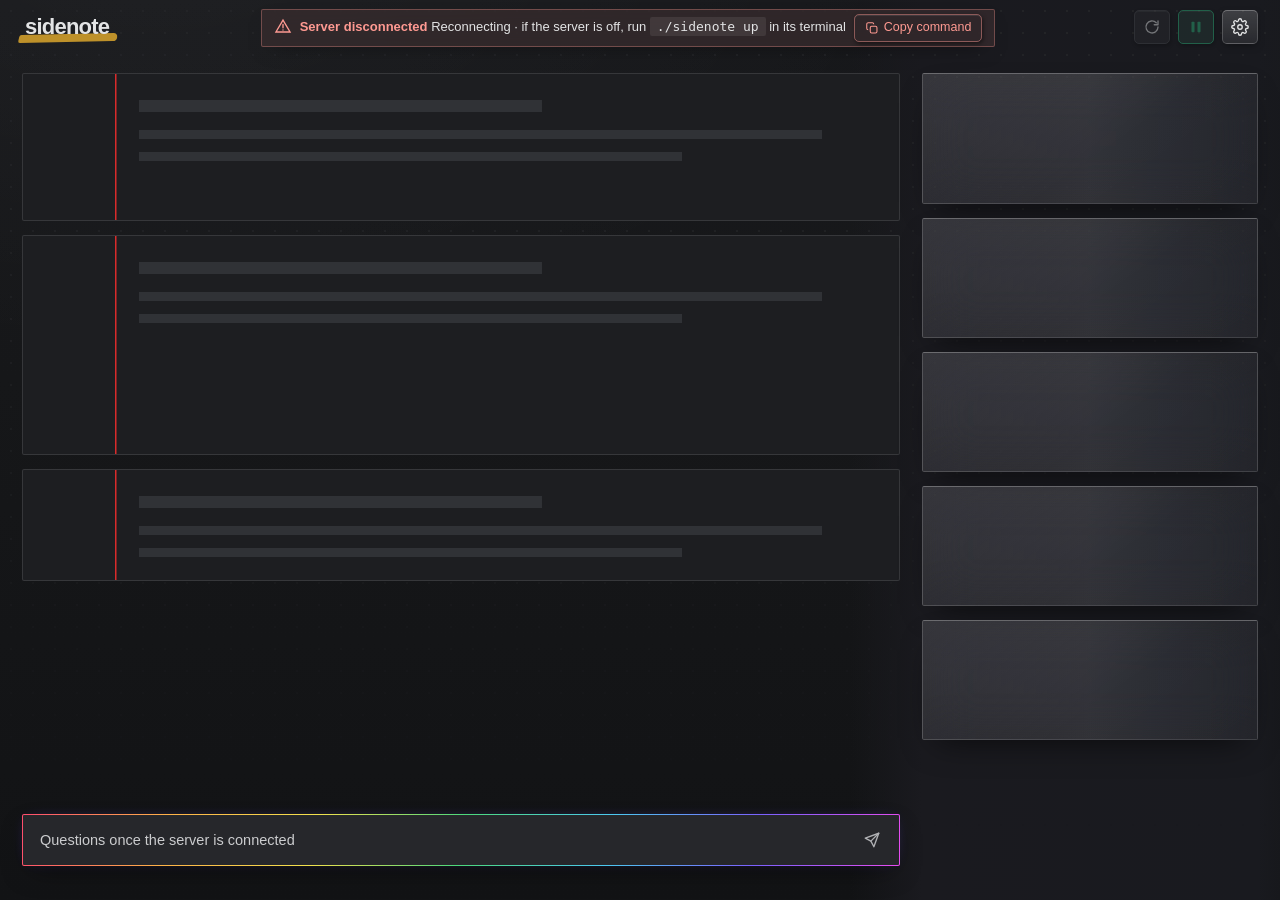
==== panel/index.html @ 2e9a4673 "Comments and test notes say what the code does, not when it was found" ====
<!doctype html>
<html lang="en">
<head>
<meta charset="utf-8" />
<meta name="viewport" content="width=device-width, initial-scale=1" />
<title>Sidenote Panel</title>
<link rel="icon" href="data:image/svg+xml,%3Csvg xmlns=%22http://www.w3.org/2000/svg%22 viewBox=%220 0 64 64%22%3E%3Crect x=%222.5%22 y=%222.5%22 width=%2259%22 height=%2259%22 rx=%2213%22 fill=%22%23fafaf7%22 stroke=%22%231a1e28%22 stroke-width=%224%22/%3E%3Cpolygon points=%228.77,34 54.77,34 51.58,49 5.58,49%22 fill=%22%23e8c840%22/%3E%3Cpath d=%22M32.2 49.7 L29.7 49.6 L28.1 49.4 L26.7 49.1 L25.4 48.7 L24.2 48.2 L23.1 47.6 L22.1 47.0 L20.9 45.8 L20.2 44.9 L19.6 44.0 L19.1 43.0 L18.8 41.9 L18.5 40.7 L18.4 39.5 L18.4 38.2 L25.9 36.6 L26.0 37.7 L26.2 38.7 L26.5 39.6 L26.9 40.3 L27.3 41.0 L28.2 41.8 L28.9 42.2 L29.6 42.6 L30.4 42.8 L31.7 43.1 L33.3 43.1 L34.3 43.0 L35.2 42.7 L36.3 42.3 L36.9 41.8 L37.5 41.1 L37.6 40.7 L37.7 40.3 L37.7 39.8 L37.6 39.3 L37.2 38.5 L36.8 38.1 L36.3 37.8 L35.4 37.2 L34.4 36.8 L26.5 34.4 L25.0 33.8 L23.5 33.1 L22.6 32.5 L21.8 32.0 L20.7 30.9 L19.8 29.7 L19.6 29.2 L19.1 28.3 L18.9 27.2 L18.8 26.0 L18.8 24.6 L19.0 23.1 L19.1 22.4 L19.6 21.1 L20.0 20.5 L20.8 19.4 L21.8 18.4 L22.3 17.9 L22.9 17.5 L24.2 16.8 L25.6 16.2 L26.3 16.0 L27.9 15.6 L29.6 15.4 L31.4 15.3 L33.3 15.4 L35.1 15.6 L36.0 15.8 L37.6 16.3 L39.1 17.0 L40.5 17.8 L41.6 18.8 L42.6 19.9 L43.1 20.5 L43.8 21.9 L44.0 22.6 L44.2 23.3 L44.4 25.0 L44.4 26.8 L37.0 27.9 L36.9 26.5 L36.8 25.6 L36.4 24.5 L35.8 23.6 L35.2 23.0 L34.3 22.4 L33.2 21.9 L32.2 21.8 L31.2 21.7 L29.8 21.8 L28.9 22.0 L27.9 22.4 L27.2 23.0 L26.8 23.6 L26.6 24.1 L26.5 25.1 L26.7 25.8 L27.1 26.4 L27.8 26.9 L28.6 27.4 L30.4 28.0 L35.3 29.5 L38.0 30.4 L40.1 31.3 L42.0 32.4 L42.8 33.0 L43.6 33.8 L44.2 34.6 L44.8 35.6 L45.0 36.1 L45.4 37.2 L45.6 39.1 L45.6 40.6 L45.5 41.4 L45.4 42.1 L45.0 43.5 L44.7 44.1 L43.9 45.3 L43.0 46.3 L42.4 46.8 L41.9 47.2 L40.6 48.0 L39.9 48.3 L38.4 48.9 L36.8 49.3 L35.0 49.5Z%22 fill=%22%231a1e28%22/%3E%3C/svg%3E" />
<script src="theme.js"></script>
<!-- The panel's words (English in the code, a table per other language), before anything draws them: app.js translates this page first -->
<script src="i18n.js"></script>
<script src="i18n/ko.js"></script>
<!-- Libraries and fonts come from this server (vendor/ is fetched and checksum-verified when the
     image is built: docker/vendor.json). Nothing is loaded from a CDN. -->
<link rel="stylesheet" href="fonts.css" />
<link rel="stylesheet" href="vendor/katex/katex.min.css" />
<script src="vendor/marked.umd.js"></script>
<script src="vendor/marked-cjk-friendly.js"></script>
<script src="vendor/purify.min.js"></script>
<script src="vendor/highlight.min.js"></script>
<script src="vendor/katex/katex.min.js"></script>
<style>
  /* Sidenote: the panel is a note in the margin of your workbook. Dot-grid paper, ink, a red margin rule
     with the labels written outside it, and one highlighter stroke on the answer. */
  /* The colours are Slack's, in its light and dark themes. Slack's client keeps its theme as a set of
     variables (the --sk_* colours of its stylesheet), and the greys, text colours and link blues here
     are their values: light, a white pane, text #1d1c1d, secondary text #616061 and the solid greys
     #f8f8f8, #dddddd and #bbbabb; dark, a #1a1d21 pane with #222529 raised on it, text #d1d2d3 and
     #ababad, and the greys #35373b and #515457. Its named colours give the signals: lilypad green
     #007a5a, raspberry red #e01e5a, sunshine yellow #f2c744 and just orange #e8912d, with the brand's
     green #2eb67d and yellow #ecb22e. Where Slack has no colour for a role (a
     third level of text, the bar over code, a tint, a red dark enough to be read as small text), the
     value is mixed from two of these, and the comment on it says which. The page is flat: one grey and
     a dot grid, with nothing coloured lying under the glass. */
  :root {
    /* The page is Slack's off-white and the sheets its white pane. sheet-2, one step off a sheet (a
       field, a choice not pressed, a row under the pointer), is the off-white again, as Slack's own
       hovered rows are. The two line greys are Slack's solid #dddddd and #bbbabb, and the dots of the
       grid are the text colour at 6% over the page: a texture at 1.1:1, no more. */
    --paper: #f8f8f8; --dot: #ebebeb; --sheet: #ffffff; --sheet-2: #f8f8f8; --rule: #dddddd; --rule-2: #bbbabb;
    /* Code. The vendored JetBrains Mono has no Korean, and Consolas none either, so a Korean comment fell through
       to the browser's own fixed-width font: GulimChe on a Korean Windows. Korean is
       set in Pretendard, like the text around the block. */
    --mono: "JetBrains Mono", "D2Coding", Consolas, "Pretendard Hangul", monospace;   /* fonts.css: Hangul only */
    /* The page is a little lighter at the top of the window and a step darker at the bottom, so the glass bar
       has light under it and the foot of a long thread does not glare. The top goes a third of the way to the
       sheets and no further: at the sheets' own white the page and a sheet under the bar measured 1.02:1, told
       apart by their border alone. */
    --paper-top: #fafafa; --paper-low: #f2f2f3;
    /* A code block is the off-white, within a step of the 4% of its text colour Slack lays under code;
       its bar is the text colour at 6% over the sheet, the next step down, so the bar reads as the head
       of the block. */
    --code: #f8f8f8; --code-bar: #f1f1f1;
    /* Three levels of text: Slack's text colour, its secondary grey, and between them (Slack has no
       third level) the two mixed half and half. The margin rule is Slack red at the 40% its error
       outlines use. */
    --ink: #1d1c1d; --ink-2: #3f3e3f; --graphite: #616061; --margin: #f3a5bd;
    /* Slack's highlighter: sunshine yellow at 40% is what it lays under a mention of you. The stronger
       line round a highlighted box (the region drawn on the screen, the answer box of the welcome
       page's flow) is its brand yellow. */
    --hl: #8e9095; --hl-band: rgba(242, 199, 68, .4); --hl-line: #ecb22e;
    /* The index's current row: the same highlighter, at a strength the coloured words on it can still
       be read through. The dark theme's highlighter is Slack's dark one, orange (yellow laid over a dark
       grey turns olive), and it is mixed into the opaque sheet colour at 12%: at 16% the kind words on
       it came down to 4.4:1. Measured 4.9:1 at worst (tests/panel_review.py, check D5). */
    --hl-row: color-mix(in srgb, var(--hl) 28%, transparent);
    /* The accent is Slack's link blue with white on it, and its soft tint Slack's frosty blue (its info
       blue at 10%). The dark accent is Slack's dark link blue as it is under the pointer, #40b3e4: the
       resting one, #1d9bd1, is 4.9:1 on the raised grey and 4.0:1 on the index's current row. */
    --pen: #1264a3; --pen-ink: #ffffff; --pen-soft: #e8f5fa;
    /* A switch's track when on: the accent, which its white knob reads on at 6.2:1. The dark theme's accent is
       too light for a white knob (2.4:1), so its track is Slack's resting dark link blue (3.2:1). */
    --switch-on: var(--pen);
    /* The signals. The green is Slack's lilypad green as it is (the brand's lighter green in the dark
       theme, where the presence dot's #2bac76 read 4.5:1 in a pill under the card's sheen). Its red is
       taken 10% toward the text colour (5.4:1 on the sheet, where #e01e5a itself is 4.7:1 on white and
       4.4:1 on the off-white) and its brand yellow halfway (5.3:1; the yellow itself is 1.9:1). The dark
       theme lifts the red 34% toward white instead:
       taken toward the grey text it came within 3.8 (OKLab, x100) of the math kind's pink, and toward
       white it keeps its colour and stands 5.9 off. Off is the solid grey of Slack's 50% step, and the
       tints under a warning are Slack's pale yellow and its error tint (the red at 10%). */
    --ok: #007a5a; --warn: #846726; --bad: #cc1e54; --off: #868686;
    --warn-soft: #fcf4da; --bad-soft: #fce8ee;
    /* Code in Slack's colours: strings green, functions the link blue, comments the secondary grey, types
       the yellow and numbers its reddish orange (#de4e2b), those two taken toward the text colour until
       they read; keywords are aubergine's hue at the lightness of the kind colours below, since aubergine
       itself is nearly black here and nearly invisible in the dark theme. Each reads at 4.9:1 or more on
       the code fill, in both themes. */
    --tk-kw: #864886; --tk-str: #007a5a; --tk-num: #bb4528; --tk-com: #616061; --tk-fn: #1264a3; --tk-type: #846726;
    /* One colour per kind of problem, so the thread can be read by its margin: the kind in the
       margin, the same word in the index, and the band under the answer all take it. Ten hues
       around one ring at the same perceived lightness and colourfulness, so ten of them down a page
       read as one set: OKLCH L .50 light, where Slack's link blue #1264a3 and its green #007a5a are, and
       L .78 dark, each at up to C .15 or as much as sRGB holds at that lightness. The dark set was L .72 C .12
       until the whole page proved too dim to make good use of colour: on the nearer-black page it read as
       pastel greys; now 7.8:1 or more on the sheet. The
       hues keep their places on the ring, with work moved onto Slack's orange and coding onto its green,
       and their luma sits within 11 of each other in each theme. Of the ten, 4.9:1 at worst on the light
       index's current row (coding) and 4.8:1 on the dark one (math), and the answer's ink keeps 4.6:1
       on the lightest of the dark 40% bands (algorithm). The signal colours above (ok, warn, bad) keep
       their own meaning and are not part of this set. */
    --t-mcq: #714aab; --t-short: #0366ab; --t-essay: #02736e; --t-coding: #017651; --t-algorithm: #5b6c02;
    --t-math: #9f366c; --t-work: #8e5302; --t-diagram: #8e3e8f; --t-other: #4858b7; --t-followup: #046f86;
    /* The marks of a chart drawn from an answer's ```chart block (app.js, drawChart). Eight hues of their own,
       taken in this order and never cycled: the kind colours above are text colours for one word each, and
       side by side as bars they are not told apart. These are the data-viz method's validated categorical
       set, checked on this sheet (#ffffff, and #222529 dark): every pair of neighbours stays apart for
       red-green colour blindness (worst delta E 9.1 light, 8.4 dark, OKLab x100, 8 wanted) and for full
       colour vision (19.6 and 19.3, 15 wanted). Three light steps (aqua, yellow, pink) sit under 3:1 on
       white, so a chart never leans on colour alone: its numbers are written at the marks or in the table
       under it (on the dark sheet all eight hold 3.1:1 or more). --series-ink is a label written inside a
       fill (near-black only on the light yellow), and --chart-dim the grey of the bars that are not the
       point when one of them is. */
    --series-1: #2a78d6; --series-2: #eb6834; --series-3: #1baf7a; --series-4: #eda100;
    --series-5: #e87ba4; --series-6: #008300; --series-7: #6250d6; --series-8: #e34948;
    --series-ink: #ffffff; --series-ink-4: #0b0b0b; --chart-dim: #8f8e8f;   /* 3.3:1 on the sheet */
    --no-alpha: .9;   /* the line numbers of a code block: 4.7:1 here (at .75 they were 3.4:1) */
    /* The name inside a timetable block, per series: black or white, whichever reads on that block (white was
       2.8 to 4.4:1 on the light blue, orange and green, under the 4.5 a 12px word needs). Black reaches 4.8:1
       on the light blue, the closest one. */
    --in-1: #000; --in-2: #000; --in-3: #000; --in-4: #000; --in-5: #000; --in-6: #fff; --in-7: #fff; --in-8: #000;
    --lift: 0 1px 0 rgba(29, 28, 29, .04), 0 14px 32px -20px rgba(29, 28, 29, .28);
    /* Layers that float over the page (the top bar, the menu, the settings sheet, the toast) are
       the paper seen through frosted glass; what holds text stays opaque. The glass is white over the
       grey page, and its edge line is Slack's border: the text colour at 13%. */
    --glass: rgba(255, 255, 255, .72); --glass-line: rgba(29, 28, 29, .13);
    --glass-strong: rgba(255, 255, 255, .94);
    --glass-card: rgba(255, 255, 255, .72);     /* the rail's cards: the page shows through a little */
    --glass-sheet: rgba(255, 255, 255, .92);    /* what is read: nearly solid */
    /* The bar's lower edge, shown once the thread scrolls under it; the brand's highlighter stroke, Slack's
       sunshine yellow; and the well the signals sit in, Slack's 6% grey. */
    --bar-shadow: 0 1px 0 rgba(29, 28, 29, .06), 0 12px 28px -20px rgba(29, 28, 29, .45);
    --brand-hl: rgba(242, 199, 68, .62); --brand-hl-h: 44%; --brand-hl-y: 1px; --well: #f1f1f1;
    /* The band under an answer: the kind's colour at --hl-mix, from --hl-top to --hl-bot of the line, level. */
    --hl-mix: 40%; --hl-top: 40%; --hl-bot: 92%;
    --edge: inset 0 1px 0 rgba(255, 255, 255, .8);   /* the lit top edge of a glass surface */
    /* What makes it read as glass rather than a tint: the blur behind it, a lit top-left edge and
       a shaded bottom-right one, and a sheen lying across the surface. The blur takes no saturate():
       over a grey page all a saturation boost can brighten is the coloured words passing under the bar. */
    --glass-blur: blur(20px);
    --glass-rim: inset 1px 1px 0 rgba(255, 255, 255, .85), inset -1px -1px 0 rgba(29, 28, 29, .06);
    --sheen: linear-gradient(142deg, rgba(255, 255, 255, .85) 0%, rgba(255, 255, 255, .28) 34%,
             rgba(255, 255, 255, 0) 62%);
    /* Relief: light from the top left, shadow to the bottom right. Raised for what can be pressed,
       sunken for what holds something (a track, a field, a well). The shadow is Slack's text colour,
       a neutral grey. */
    --relief: 5px 5px 12px rgba(29, 28, 29, .10), -4px -4px 10px rgba(255, 255, 255, .85);
    --relief-sm: 2px 2px 5px rgba(29, 28, 29, .09), -2px -2px 5px rgba(255, 255, 255, .8);
    --sunken: inset 3px 3px 6px rgba(29, 28, 29, .12), inset -2px -2px 5px rgba(255, 255, 255, .75);
    --ease: cubic-bezier(.22, .61, .36, 1);
    --mg-w: 92px;
    /* The sheet stops growing where a line of prose would be too long to read; code, tables and
       pictures are let out to the full width below (.md > pre and the like keep no measure). */
    --page-w: 1560px;
    color-scheme: light;
  }
  @media (prefers-color-scheme: dark) {
    :root:not([data-theme="light"]) {
      /* Dark: nearer black than Slack's own dark pane, but not pitch black. The page is #161719, L* about 8
         where Slack's pane #1a1d21 is 11
         and black, which was not wanted, is 0; the blue cast of Slack's greys is kept but halved, so it reads as
         black rather than navy. The sheets sit the step above it that Slack's raised grey sits above its pane
         (L* +3.5), sheet-2 and the bar over code one more such step, and the two line greys keep their distance
         from the sheet. The page is a step lighter at the top of the window than at the bottom (paper-top,
         paper-low: Slack lays its window in the same kind of gradient), the top a third of the way to the sheets,
         and the bar's glass is that top colour, so the bar shows no band of its own over it. Code sits in a well
         of the page colour.
         A tint is its colour at 10% over the sheet, the margin red is at 40%, and the glass cards are the sheet
         at 72% over the page. */
      --paper: #161719; --paper-top: #18191c; --paper-low: #121315; --dot: #232427;
      --sheet: #1d1e21; --sheet-2: #25262a; --rule: #303236; --rule-2: #48494e;
      --code: #161719; --code-bar: #25262a;
      /* Text a step brighter than Slack's #d1d2d3: on this nearer-black page Slack's greys read dim. 13:1, 10:1
         and 8:1 on the sheet. */
      --ink: #e3e4e5; --ink-2: #cbccce; --graphite: #b0b1b4; --margin: #6b1e38;
      --hl: #e8912d; --hl-band: rgba(232, 145, 45, .4); --hl-line: #f2c744;
      --hl-row: color-mix(in srgb, var(--hl) 12%, var(--sheet));
      --pen: #40b3e4; --pen-ink: #161719; --pen-soft: #202d34; --switch-on: #1d9bd1;
      --ok: #2eb67d; --warn: #ecb22e; --bad: #eb6a92; --off: #818385;
      --warn-soft: #322d22; --bad-soft: #32262c;
      --tk-kw: #cc89cc; --tk-str: #2eb67d; --tk-num: #da7b64; --tk-com: #ababad; --tk-fn: #40b3e4; --tk-type: #ecb22e;
      --t-mcq: #c4a4fe; --t-short: #79befe; --t-essay: #08d2ca; --t-coding: #3fd59c; --t-algorithm: #abc54b;
      --t-math: #fe8dc1; --t-work: #f9a042; --t-diagram: #e993e9; --t-other: #9fb3fe; --t-followup: #02cbf6;
      --series-1: #3987e5; --series-2: #d95926; --series-3: #199e70; --series-4: #c98500;
      --series-5: #d55181; --series-6: #008300; --series-7: #9085e9; --series-8: #e66767;
      /* the bars that are not the point at 3.2:1 on the sheet (the line grey was 1.9:1), and the line numbers as
         they were here (5.2:1 at .75) */
      --chart-dim: #6b6d72; --no-alpha: .75;
      --series-ink: #ffffff; --series-ink-4: #ffffff;
      --in-1: #000; --in-2: #000; --in-3: #000; --in-4: #000; --in-5: #000; --in-6: #fff; --in-7: #000; --in-8: #000;
      --lift: 0 1px 0 rgba(0, 0, 0, .3), 0 18px 36px -22px rgba(0, 0, 0, .7);
      --glass: rgba(24, 25, 28, .72); --glass-line: rgba(232, 232, 232, .12);
      --glass-strong: rgba(22, 23, 25, .95);
      --glass-card: rgba(29, 30, 33, .72); --glass-sheet: rgba(29, 30, 33, .88);
      /* The bar's lower edge once the thread scrolls under it, the brand's highlighter stroke (Slack's brand
         yellow, brighter, thinner and lower than the light theme's: at half strength behind the letters it read
         as a brown smear on this black, so the letters stand on the page and only their feet on the stroke),
         and the well the signals sit in, a step below the page. */
      --bar-shadow: 0 1px 0 rgba(0, 0, 0, .45), 0 14px 30px -20px rgba(0, 0, 0, .9);
      --brand-hl: rgba(236, 178, 46, .78); --brand-hl-h: 30%; --brand-hl-y: -2px; --well: #111214;
      /* The answer band likewise: at 40% over this black the kind colours went brown and olive (saturation 0.94
         down to 0.18 to 0.44), so it is a brighter stroke under the letters (76% to
         97% of the line: from 70% it cut through the bottom consonants of Korean syllables). */
      --hl-mix: 85%; --hl-top: 76%; --hl-bot: 97%;
      --edge: inset 0 1px 0 rgba(255, 255, 255, .07);
      --glass-blur: blur(22px) brightness(1.06);
      --glass-rim: inset 1px 1px 0 rgba(255, 255, 255, .10), inset -1px -1px 0 rgba(0, 0, 0, .35);
      --sheen: linear-gradient(142deg, rgba(255, 255, 255, .12) 0%, rgba(255, 255, 255, .035) 36%,
               rgba(255, 255, 255, 0) 62%);
      --relief: 6px 6px 16px rgba(0, 0, 0, .55), -5px -5px 14px rgba(255, 255, 255, .035);
      --relief-sm: 2px 2px 6px rgba(0, 0, 0, .5), -2px -2px 6px rgba(255, 255, 255, .03);
      --sunken: inset 3px 3px 7px rgba(0, 0, 0, .55), inset -2px -2px 6px rgba(255, 255, 255, .035);
      color-scheme: dark;
    }
  }
  :root[data-theme="dark"] {
    /* Dark: nearer black than Slack's own dark pane, but not pitch black. The page is #161719, L* about 8
       where Slack's pane #1a1d21 is 11
       and black, which was not wanted, is 0; the blue cast of Slack's greys is kept but halved, so it reads as
       black rather than navy. The sheets sit the step above it that Slack's raised grey sits above its pane
       (L* +3.5), sheet-2 and the bar over code one more such step, and the two line greys keep their distance
       from the sheet. The page is a step lighter at the top of the window than at the bottom (paper-top,
       paper-low: Slack lays its window in the same kind of gradient), the top a third of the way to the sheets,
       and the bar's glass is that top colour, so the bar shows no band of its own over it. Code sits in a well
       of the page colour.
       A tint is its colour at 10% over the sheet, the margin red is at 40%, and the glass cards are the sheet
       at 72% over the page. */
    --paper: #161719; --paper-top: #18191c; --paper-low: #121315; --dot: #232427;
    --sheet: #1d1e21; --sheet-2: #25262a; --rule: #303236; --rule-2: #48494e;
    --code: #161719; --code-bar: #25262a;
    /* Text a step brighter than Slack's #d1d2d3: on this nearer-black page Slack's greys read dim. 13:1, 10:1
       and 8:1 on the sheet. */
    --ink: #e3e4e5; --ink-2: #cbccce; --graphite: #b0b1b4; --margin: #6b1e38;
    --hl: #e8912d; --hl-band: rgba(232, 145, 45, .4); --hl-line: #f2c744;
    --hl-row: color-mix(in srgb, var(--hl) 12%, var(--sheet));
    --pen: #40b3e4; --pen-ink: #161719; --pen-soft: #202d34; --switch-on: #1d9bd1;
    --ok: #2eb67d; --warn: #ecb22e; --bad: #eb6a92; --off: #818385;
    --warn-soft: #322d22; --bad-soft: #32262c;
    --tk-kw: #cc89cc; --tk-str: #2eb67d; --tk-num: #da7b64; --tk-com: #ababad; --tk-fn: #40b3e4; --tk-type: #ecb22e;
    --t-mcq: #c4a4fe; --t-short: #79befe; --t-essay: #08d2ca; --t-coding: #3fd59c; --t-algorithm: #abc54b;
    --t-math: #fe8dc1; --t-work: #f9a042; --t-diagram: #e993e9; --t-other: #9fb3fe; --t-followup: #02cbf6;
    --series-1: #3987e5; --series-2: #d95926; --series-3: #199e70; --series-4: #c98500;
    --series-5: #d55181; --series-6: #008300; --series-7: #9085e9; --series-8: #e66767;
    /* the bars that are not the point at 3.2:1 on the sheet (the line grey was 1.9:1), and the line numbers as
       they were here (5.2:1 at .75) */
    --chart-dim: #6b6d72; --no-alpha: .75;
    --series-ink: #ffffff; --series-ink-4: #ffffff;
    --in-1: #000; --in-2: #000; --in-3: #000; --in-4: #000; --in-5: #000; --in-6: #fff; --in-7: #000; --in-8: #000;
    --lift: 0 1px 0 rgba(0, 0, 0, .3), 0 18px 36px -22px rgba(0, 0, 0, .7);
    --glass: rgba(24, 25, 28, .72); --glass-line: rgba(232, 232, 232, .12);
    --glass-strong: rgba(22, 23, 25, .95);
    --glass-card: rgba(29, 30, 33, .72); --glass-sheet: rgba(29, 30, 33, .88);
    /* The bar's lower edge once the thread scrolls under it, the brand's highlighter stroke (Slack's brand
       yellow, brighter, thinner and lower than the light theme's: at half strength behind the letters it read
       as a brown smear on this black, so the letters stand on the page and only their feet on the stroke),
       and the well the signals sit in, a step below the page. */
    --bar-shadow: 0 1px 0 rgba(0, 0, 0, .45), 0 14px 30px -20px rgba(0, 0, 0, .9);
    --brand-hl: rgba(236, 178, 46, .78); --brand-hl-h: 30%; --brand-hl-y: -2px; --well: #111214;
    /* the answer band, as in the block above */
    --hl-mix: 85%; --hl-top: 76%; --hl-bot: 97%;
    --edge: inset 0 1px 0 rgba(255, 255, 255, .07);
    --glass-blur: blur(22px) brightness(1.06);
    --glass-rim: inset 1px 1px 0 rgba(255, 255, 255, .10), inset -1px -1px 0 rgba(0, 0, 0, .35);
    --sheen: linear-gradient(142deg, rgba(255, 255, 255, .12) 0%, rgba(255, 255, 255, .035) 36%,
             rgba(255, 255, 255, 0) 62%);
    --relief: 6px 6px 16px rgba(0, 0, 0, .55), -5px -5px 14px rgba(255, 255, 255, .035);
    --relief-sm: 2px 2px 6px rgba(0, 0, 0, .5), -2px -2px 6px rgba(255, 255, 255, .03);
    --sunken: inset 3px 3px 7px rgba(0, 0, 0, .55), inset -2px -2px 6px rgba(255, 255, 255, .035);
    color-scheme: dark;
  }
  /* The tokens above are the Classic design. What every design shares: */
  :root { --display: "Instrument Sans", "Pretendard Variable", Pretendard, sans-serif; --hl-yellow: rgba(242, 199, 68, .46);
    --btn-hi: var(--sheet); --btn-lo: var(--sheet); }
  /* Under the letters, not through them: the band ran across their lower strokes and they were hard to read */
  :root[data-theme="dark"] { --hl-yellow: rgba(242, 199, 68, .62); --hl-top: 86%; --hl-bot: 100%; }
  /* The same stroke under the letters on paper, not a wash over them */
  :root[data-theme="light"] { --hl-yellow: rgba(240, 186, 20, .9); --hl-top: 86%; --hl-bot: 100%; }
  /* New (Beta) is off: its rules, all under :root[data-skin="new"], stay in new.css, which is not loaded. */
  * { box-sizing: border-box; }
  /* Motion is there to show what changed. Asked for less, there is none: the blinking caret, the
     listening bars and the spinner stop too, which is the point. */
  /* Motion off, by the menu's choice (theme.js sets data-motion): on by default, though the system asks for less. With Windows' animation effects
     off, every motion of the panel was off and it seemed to be missing */
  html[data-motion="off"] *, html[data-motion="off"] *::before, html[data-motion="off"] *::after {
      animation: none !important;   /* none at all: nothing waits for an animation's end (app.js), and a .01 ms one still stood "running" for a frame */
      /* No transition at all, not a very short one: at .01ms every property of every element still ran as a transition, so what was measured right after a change was the old value, and
         the right column's fit, which changes and measures, flipped between two layouts for as long as the page was open */
      transition: none !important; scroll-behavior: auto !important;
  }
  [hidden] { display: none !important; }   /* class rules below set display and would override it */
  html { -webkit-text-size-adjust: 100%; }
  /* What the keyboard reaches in the thread stops clear of the sticky bar and the question box. Not as a scroll-padding on the page: the bar and the box lie inside
     such a padding, so the browser took them for hidden, and a focus on either scrolled the page by hundreds of pixels */
  #thread :is(a, button, summary, input, textarea, [tabindex]), [data-turn] { scroll-margin: calc(var(--bar-h, 56px) + var(--alerts-h, 0px) + 8px) 0 76px; }
  /* The page is the frame round the sheets, as Slack's window is round its panes: one grey, a step lighter at the
     top of the window than at the bottom (body::before), so the light stays where the bar is. Nothing coloured
     lies under the glass (the blue and yellow pools that did read as decoration). */
  html { background: var(--paper); }
  body {
    margin: 0; color: var(--ink); background: transparent;
    font: 15px/1.7 "Pretendard Variable", Pretendard, -apple-system, "Segoe UI", "Malgun Gothic", sans-serif;
    font-feature-settings: "tnum" 1;
  }
  /* The frame's light and the notebook's dot grid lie on two layers fixed to the window, behind everything. As
     fixed layers they are painted once and moved by the compositor: a background-attachment: fixed on the page
     itself would be painted again on every frame of a scroll down a long thread. The dots are clear at the top,
     where the glass bar blurs them, and fade out toward the bottom, so the long run of a thread sits on plain
     page. */
  body::before { content: ""; position: fixed; inset: 0; z-index: -1; pointer-events: none;
    background: linear-gradient(180deg, var(--paper-top) 0, var(--paper) 42%, var(--paper-low) 100%); }
  body::after { content: ""; position: fixed; inset: 0; z-index: -1; pointer-events: none;
    background-image: radial-gradient(var(--dot) 1px, transparent 1.3px); background-size: 22px 22px;
    -webkit-mask-image: linear-gradient(180deg, #000 0, rgba(0, 0, 0, .55) 45%, transparent 92%);
    mask-image: linear-gradient(180deg, #000 0, rgba(0, 0, 0, .55) 45%, transparent 92%); }
  button, select, input { font: inherit; color: inherit; }
  :focus-visible { outline: 2px solid var(--pen); outline-offset: 2px; }
  /* a command to copy, and a key to press (the keys' sheet): one chip */
  :is(code, kbd).cmd { font-family: var(--mono); font-size: 13px; white-space: nowrap;
    background: var(--sheet-2); border: 1px solid var(--rule); border-radius: 4px; padding: 1px 6px; }

  /* ---- top bar ---- */
  /* The bar is part of the frame: glass of the page colour, with no edge of its own while the page is at its top,
     and a hairline with a soft shadow under it once the thread scrolls beneath (app.js sets .under). */
  /* At the top of the page the bar has no surface at all: the page and its dot grid run on under it. As glass it
     blurred the dots it lay over, and that smooth strip over a dotted page read as a band of its own. */
  .bar { position: sticky; top: 0; z-index: 20; background: transparent; border-bottom: 1px solid transparent;
    transition: background-color .2s var(--ease), border-color .2s var(--ease), box-shadow .2s var(--ease); }
  .bar.under { background: var(--glass); backdrop-filter: var(--glass-blur); -webkit-backdrop-filter: var(--glass-blur);
    border-bottom-color: var(--glass-line); box-shadow: var(--edge), var(--bar-shadow); }
  @supports not ((backdrop-filter: blur(1px)) or (-webkit-backdrop-filter: blur(1px))) {
    .bar.under, .menu, .settings { background: var(--sheet); }
  }
  .bar-in { display: flex; align-items: center; gap: 18px; padding: 10px 22px; flex-wrap: wrap; max-width: var(--page-w); margin: 0 auto; }
  /* The name with one stroke of the highlighter under its lower half, the stroke a little slanted and its ends
     rounded as a marker leaves them. The stroke is drawn behind the letters (isolation keeps it above the bar). */
  .brand { position: relative; isolation: isolate; font-family: "Bricolage Grotesque", "Pretendard Variable", sans-serif;
    font-weight: 800; font-size: 22px; letter-spacing: -.035em; line-height: 1; padding: 2px 3px 3px; margin-right: 6px; }
  .brand::after { content: ""; position: absolute; z-index: -1; left: -3px; right: -5px;
    bottom: var(--brand-hl-y); height: var(--brand-hl-h);
    border-radius: 3px 7px 5px 3px; background: var(--brand-hl); transform: skewX(-14deg) rotate(-1.2deg); }
  /* The release beside the name, where a product's version is looked for: small, in the code face, quiet until pointed at,
     square as the panel's keys. The two are one item of the bar, set on one baseline: centred in the bar each on its own,
     the tag's words stood 2.3 px off the name's line. 12 px after the name (its 6 px margin and these 6) */
  .brand-line { display: inline-flex; align-items: baseline; }
  .brand-ver { margin-left: 6px; padding: 3px 6px; font-family: var(--mono); font-size: 11.5px; line-height: 1;
    color: var(--ink-2); text-decoration: none; border: 1px solid var(--rule); white-space: nowrap; }
  .brand-ver:hover, .brand-ver:focus-visible { color: var(--ink); border-color: var(--ink-2); }
  /* The five signals are one reading, so they sit together in one well set into the bar, the way Slack sets its
     search box into its top bar. */
  .signals { display: flex; align-items: center; gap: 4px 16px; flex-wrap: wrap; font-size: 13px; color: var(--ink-2);
    padding: 5px 14px; border-radius: 999px; background: var(--well); box-shadow: var(--sunken); }
  .signal { display: inline-flex; align-items: center; gap: 7px; white-space: nowrap; line-height: 1.5; }
  /* Lights, as an indicator lamp is lit: what works, warns or fails
     is a lit dot, bright at its centre, with a soft halo of its own colour; what is off or not known yet is an
     unlit ring. --lamp is the colour a lit one takes. */
  .signal .dot, .pill::before { --lamp: var(--off); }
  .signal .dot { width: 9px; height: 9px; border-radius: 50%; flex: none; background: transparent;
    box-shadow: inset 0 0 0 1.5px var(--off); }
  .signal[data-state="ok"] .dot, .pill[data-state="ok"]::before { --lamp: var(--ok); }
  .signal[data-state="warn"] .dot, .pill[data-state="warn"]::before { --lamp: var(--warn); }
  .signal[data-state="bad"] .dot, .pill[data-state="bad"]::before { --lamp: var(--bad); }
  .signal:is([data-state="ok"], [data-state="warn"], [data-state="bad"]) .dot,
  .pill:is([data-state="ok"], [data-state="warn"], [data-state="bad"])::before {
    background: radial-gradient(circle at 38% 34%, color-mix(in srgb, var(--lamp) 30%, #fff) 0 22%, var(--lamp) 62%);
    box-shadow: 0 0 0 2px color-mix(in srgb, var(--lamp) 18%, transparent),
      0 0 9px 1px color-mix(in srgb, var(--lamp) 70%, transparent); }
  .signal[data-state="off"] { color: var(--graphite); }
  .grow { flex: 1; }
  .actions { display: flex; gap: 8px; align-items: center; position: relative; }
  .btn { display: inline-flex; align-items: center; gap: 7px; height: 34px; padding: 0 13px; border-radius: 9px;
    border: 1px solid var(--rule-2); background: var(--sheet); cursor: pointer; font-size: 14px; white-space: nowrap; }
  .btn { box-shadow: var(--relief-sm); transition: border-color .15s var(--ease), background-color .15s var(--ease),
    box-shadow .15s var(--ease), transform .08s var(--ease); }
  .btn:active:not(:disabled), .btn.on { box-shadow: var(--sunken); }
  .btn.ghost { box-shadow: none; }
  .btn.ghost.on { border-color: var(--warn); color: var(--warn); box-shadow: var(--sunken); }
  .btn.ghost:hover:not(:disabled) { box-shadow: var(--relief-sm); }
  .btn:hover:not(:disabled) { border-color: var(--ink-2); }
  .btn:active:not(:disabled) { transform: translateY(1px); }
  .btn:disabled { opacity: .45; cursor: default; }
  /* a key at work that keeps the keyboard's focus (app.js): it looks as a disabled one does, and a press does nothing */
  .btn[aria-disabled="true"] { opacity: .45; cursor: default; }
  .btn.pen { background: var(--pen); border-color: var(--pen); color: var(--pen-ink); font-weight: 650; }
  .btn.pen:hover:not(:disabled) { filter: brightness(1.08); border-color: var(--pen); }
  .btn.on { border-color: var(--warn); color: var(--warn); }
  .btn.icon { width: 34px; padding: 0; justify-content: center; }
  .btn.sm { height: 28px; padding: 0 10px; font-size: 12.5px; }
  .btn.ghost { border-color: transparent; background: transparent; color: var(--graphite); }
  .btn.ghost:hover:not(:disabled) { border-color: var(--rule-2); color: var(--ink); }
  .btn svg { width: 16px; height: 16px; flex: none; }
  /* A small button carries a smaller mark, and a tighter gap, or the mark crowds the word out */
  .btn.sm { gap: 5px; }
  .btn.sm svg { width: 14px; height: 14px; }
  .btn.done { color: var(--ok); }                      /* the moment after a copy worked */
  /* The row of things that can be asked next: buttons in a line that wraps, not a wall of pills */
  .row.asks .ct { display: flex; flex-wrap: wrap; gap: 6px; }
  /* The menu holds controls that have to be read: glass, but not see-through (the rail's switches
     showed through the words). */
  .menu { position: absolute; right: 0; top: 42px; min-width: 250px; background: var(--sheet); border: 1px solid var(--rule-2);
    border-radius: 12px; box-shadow: var(--glass-rim), var(--lift); padding: 8px; z-index: 30;
    transform-origin: top right; animation: pop .16s var(--ease); }
  @keyframes pop { from { opacity: 0; transform: translateY(-4px) scale(.98); } }
  .menu h3 { font-size: 12px; font-weight: 650; color: var(--graphite); margin: 8px 8px 6px; }
  .seg { display: flex; gap: 4px; padding: 0 6px 6px; }
  .seg button { flex: 1; height: 30px; border-radius: 8px; border: 1px solid var(--rule); background: var(--sheet-2);
    cursor: pointer; font-size: 13px; box-shadow: var(--relief-sm);
    transition: box-shadow .15s var(--ease), color .15s var(--ease), border-color .15s var(--ease); }
  .seg button[aria-pressed="true"] { box-shadow: var(--sunken); }
  .seg button[aria-pressed="true"] { border-color: var(--pen); background: var(--pen-soft); color: var(--pen); font-weight: 650; }
  /* a choice not taken answers the pointer, as the gear menu's do (it gave no sign it could be pressed) */
  .set .seg button:not([aria-pressed="true"]):not(:disabled):hover { color: var(--ink); border-color: var(--ink-2); }
  .menu .item { display: block; width: 100%; text-align: left; padding: 8px 10px; border-radius: 5px; border: 0; background: none; cursor: pointer; font-size: 14px; }
  .menu .item:hover { background: var(--sheet-2); }
  /* Clear the history waiting for its second press: in the warning tone, as Reset to defaults is when armed */
  .menu .item.on { color: var(--warn); background: var(--warn-soft); }
  .menu hr { border: 0; border-top: 1px solid var(--rule); margin: 6px 4px; }

  /* ---- notes above the page (what needs doing) ---- */
  /* A control's state (paused, a limit, what needs doing) is read wherever the view is in the thread: the bands go
     along under the top bar, up to a third of a small window, past which they scroll inside themselves. */
  .alerts { position: sticky; top: var(--bar-h, 56px); z-index: 19; max-width: var(--page-w); margin: 0 auto; padding: 0 22px;
    max-height: 34vh; overflow-y: auto; overscroll-behavior: contain; scrollbar-width: thin; }
  .alerts .alert:last-child { margin-bottom: 4px; }
  /* One band, one colour family. Everything inside takes its tone from the band: a blue button in
     an amber warning looked like it belonged to something else. */
  .alert { --tone: var(--pen); display: flex; align-items: center; gap: 12px; flex-wrap: wrap; margin-top: 12px;
    padding: 10px 14px 10px 16px; border-radius: 10px; font-size: 14px;
    border: 1px solid color-mix(in srgb, var(--tone) 32%, transparent);
    background: color-mix(in srgb, var(--tone) 9%, var(--sheet));
    box-shadow: var(--edge), var(--relief-sm); }
  .alert.bad { --tone: var(--bad); }
  .alert.warn { --tone: var(--warn); }
  .alert.done { --tone: var(--ok); }
  .alert > svg { width: 18px; height: 18px; flex: none; color: var(--tone); }
  .alert .msg { flex: 1; min-width: 220px; }
  /* A band whose one key is a mark (the update's close) keeps it on its line: on a phone it fell under the words alone, and the
     band stood twice as tall round nothing. The words wrap beside it instead */
  .alert:has(> .btn.icon:last-child) { flex-wrap: nowrap; }
  .alert:has(> .btn.icon:last-child) .msg { min-width: 0; }
  .alert > .btn.icon { flex: none; }
  .alert .msg b { font-weight: 700; color: color-mix(in srgb, var(--tone) 55%, var(--ink)); }
  .alert .btn { border-color: color-mix(in srgb, var(--tone) 42%, transparent);
    color: color-mix(in srgb, var(--tone) 70%, var(--ink));
    background: color-mix(in srgb, var(--tone) 6%, transparent); box-shadow: none; }
  .alert .btn:hover:not(:disabled) { border-color: var(--tone);
    background: color-mix(in srgb, var(--tone) 16%, transparent); }
  .alert .btn.pen { border-color: var(--tone); font-weight: 650;
    background: color-mix(in srgb, var(--tone) 20%, transparent);
    color: color-mix(in srgb, var(--tone) 75%, var(--ink)); }
  .alert code.cmd { border-color: color-mix(in srgb, var(--tone) 32%, transparent);
    background: color-mix(in srgb, var(--tone) 10%, transparent); }

  /* ---- layout ---- */
  .layout { max-width: var(--page-w); margin: 0 auto; padding: 18px 22px 56px; display: grid;
    grid-template-columns: minmax(0, 1fr) 336px; gap: 22px; align-items: start; }
  @media (min-width: 1400px) { .bar-in, .alerts, .layout { padding-left: 40px; padding-right: 40px; } }
  /* Prose keeps a measure however wide the window is; a code block, a table or a picture does not. */
  .md > p, .md > ul, .md > ol, .md > blockquote, .md > h3, .md > h4, .md > dl { max-width: 42em; }
  .answer-text, .asked { max-width: 84ch; }
  .stage { min-width: 0; }
  /* The thread's column runs the page's height and the question box stands at its foot. A right column taller than the thread
     makes the page longer than the thread (the page is as tall as the column): the box resting at the thread's end stood in the middle
     of the window, under the notices, and scrolled further it left the window. At the column's foot it floats at the window's
     foot until the page's end, as under a long thread (app.js, the question box's two shapes) */
  @media (min-width: 1001px) {
    /* and the page is at least the window's height under the bar: on a window taller than the right column (2560x1440,
       3840x2160) the page ended in the middle of the window, and the box with it, with the window's lower part empty */
    .layout { min-height: calc(100vh - var(--bar-h, 56px) - var(--alerts-h, 0px)); }
    /* the bands standing in the bar (classic, a wide window) take no room above the page, even with none to show: their
       38 px taken off it left the box that far above the window's foot */
    html.bands-in-bar[data-skin="classic"] .layout { min-height: calc(100vh - var(--bar-h, 56px)); }
    .stage { align-self: stretch; display: flex; flex-direction: column; }
    .stage > .stage-fill { flex: 1 0 0; }   /* the room under a thread shorter than the page, above the box (app.js measures the thread's end without it) */
  }
  /* The panel has one scroll, the page's. The rail used to be a scroller of its own, stuck beside
     the answers and capped at the window height, so that its cards stayed in sight. Two things
     were wrong with that: a second scrollbar stood next to the page's,
     and a card caught halfway through that scroller was cut off in a straight line, relief and
     rounded corner with it. No padding inside the scroller avoids that cut, because the cut is
     the scroller's own edge. The rail is part of the page now: it starts at the
     top of its column, it is as tall as its cards, and it scrolls with everything else.
     It also follows the view down a long thread, but only while every one of its cards
     fits between the top bar and the bottom of the window (fitRail in app.js measures that
     and takes the class off when they do not). Sticking a rail that is taller than the
     window would pin it with its last card below the fold and no way to reach it, which is
     the cut from before by another name. Measured on a thread of four answers at 1500x900:
     the rail is 767 px of cards and the page is 4478, so without this four fifths of the
     right-hand column is blank while the answers scroll past. */
  .rail { display: flex; flex-direction: column; gap: 14px; min-width: 0; align-self: start; }
  /* Everything in it shows at every size of window, nothing folded to fit.
     While all of it fits under the bar it stays one gap under it down a long thread. Taller than the window it follows too
     (drift, fitRail in app.js): going down it moves with the page until its foot is in the window and stays there, going up
     it moves back until its head is one gap under the bar and stays there. It has no scroller of its own, ever */
  .rail.stick { position: sticky; top: var(--rail-top, calc(var(--bar-h, 52px) + 18px)); }
  .rail.drift { position: sticky; top: var(--drift-top, var(--rail-top, calc(var(--bar-h, 52px) + 18px))); }

  /* The index is the card that grows with the thread: when all the cards would not fit beside it, its list
     scrolls inside the card (fitRail sets how tall), so the rail can follow the view with the switches and
     the screen in view, instead of staying at the top of the page. The card keeps its own frame. */
  #history { overflow-y: auto; overscroll-behavior: contain; scrollbar-width: thin; scrollbar-color: var(--rule-2) transparent; }
  /* A box that scrolls inside itself shows there is more under its foot: its last lines fade out while more is below (app.js,
     more-below). The thin scrollbar is overlaid on some systems and was not seen: three of a day's five answers showed, the
     card's edge cut straight under the third. A list opened from a pane goes out to the page, uncut (combo) */
  :is(#history, .set-pane).more-below { -webkit-mask-image: linear-gradient(to bottom, #000 calc(100% - 36px), transparent);
    mask-image: linear-gradient(to bottom, #000 calc(100% - 36px), transparent); }
  @media (max-width: 1000px) { .layout { grid-template-columns: minmax(0, 1fr); } .rail.stick, .rail.drift { position: static; } }
  html { scrollbar-width: thin; scrollbar-color: var(--rule-2) transparent; }
  .topline { display: flex; align-items: center; gap: 10px; margin: 0 0 10px; font-size: 13px; color: var(--graphite); }
  .topline.pending { color: var(--pen); }
  /* The thinking pass's last finished sentence under its status: something to read in the long wait, quieter than
     the status itself and one line, so the foot does not jump as it changes */
  .thought { margin: -6px 0 10px 22px; font-size: 12.5px; font-style: italic; color: var(--graphite);
    white-space: nowrap; overflow: hidden; text-overflow: ellipsis; }
  .spin { width: 12px; height: 12px; border-radius: 50%; border: 2px solid var(--pen-soft); border-top-color: var(--pen); animation: spin .8s linear infinite; flex: none; }
  @keyframes spin { to { transform: rotate(360deg); } }

  /* ---- the sheet: margin labels left of the red rule ---- */
  /* The page of answers is read, and it is the largest surface here: solid, so no blur is repainted
     under it while an answer streams in. The glass is in the layers around it. */
  .sheet { position: relative; background: var(--sheet); border: 1px solid var(--glass-line); border-radius: 12px;
    padding: 22px 28px 20px 0; box-shadow: var(--edge), var(--relief); min-width: 0; }
  .sheet::before { content: ""; position: absolute; top: 0; bottom: 0; left: var(--mg-w); width: 1.5px; background: var(--margin); }
  .row { display: grid; grid-template-columns: var(--mg-w) minmax(0, 1fr); column-gap: 24px; }
  .row + .row, .turn + .row, .row + .turn, .turn + .turn { margin-top: 16px; }
  .mg { padding: 3px 14px 0 12px; text-align: right; font-size: 12.5px; line-height: 1.45; color: var(--graphite); font-weight: 600; word-break: keep-all; }
  /* One hue per kind of problem (:root, --t-*). An entry and its index row carry the kind, and
     everything that should take its colour reads --t off that, so a thread of mixed problems can be
     read down its margin. An entry whose kind is unknown or that failed falls back to the ink it
     always had. */
  [data-kind="mcq"] { --t: var(--t-mcq); } [data-kind="short"] { --t: var(--t-short); }
  [data-kind="essay"] { --t: var(--t-essay); } [data-kind="coding"] { --t: var(--t-coding); }
  [data-kind="algorithm"] { --t: var(--t-algorithm); } [data-kind="math"] { --t: var(--t-math); }
  [data-kind="work"] { --t: var(--t-work); } [data-kind="diagram"] { --t: var(--t-diagram); }
  [data-kind="other"] { --t: var(--t-other); } [data-kind="followup"] { --t: var(--t-followup); }
  .mg .kind { display: block; color: var(--t, var(--ink)); font-size: 13.5px; font-weight: 750; }
  .mg .kind.live { color: var(--pen); }
  .mg .kind.err { color: var(--bad); }
  .mg time { display: block; font-weight: 500; }
  .ct { min-width: 0; }
  /* keep-all: beside the label in a narrow window the line about a running answer wraps, and it broke
     "5 s in", written in Korean, between "5 s" and "in" */
  .headline { display: flex; align-items: center; gap: 12px; flex-wrap: wrap; min-height: 30px; font-size: 13px; color: var(--graphite);
    word-break: keep-all; }
  .headline .tools { margin-left: auto; display: flex; gap: 4px; }
  /* An answer's star key: its outline filled with the highlighter once the answer is starred, a mark on the answer as the
     highlighter is. The outline keeps the key's ink, so the star reads on the light sheet, where the yellow alone does not */
  .tools .btn[data-star][aria-pressed="true"] svg { fill: var(--hl-yellow); }
  /* The delete key (app.js, deleteKey): last of an answer's keys and a little apart from Copy all beside it, in the colour of what
     breaks only under the pointer, where it says what a press does */
  .tools .btn[data-delete] { margin-left: 4px; }
  .tools .btn[data-delete]:hover:not(:disabled) { color: var(--bad); }
  /* Classic's keys take the ink under the pointer (:is(.tools, .answer) .btn.ghost:hover): this one keeps its colour there */
  :root[data-skin="classic"] .tools .btn.ghost[data-delete]:hover:not(:disabled) { color: var(--bad); }
  /* An error's delete key on its title's line, at its right: an error has no headline row to hold it */
  .errtop { display: flex; align-items: flex-start; gap: 8px; }
  .errtop h2 { flex: 1 1 auto; min-width: 0; }
  .errtop .tools { flex: none; display: flex; }
  @media (max-width: 420px) { .headline { flex-wrap: wrap; } }   /* or the folded row's buttons ran 8 px past the column */
  .asked { color: var(--ink-2); font-size: 14.5px; overflow-wrap: anywhere; word-break: keep-all; }
  .answer { display: flex; align-items: flex-start; gap: 10px; }
  .answer .btn { margin-top: 4px; margin-left: auto; flex: none; }   /* on the right edge, under the entry's other tools */
  .answer-text { min-width: 0; }   /* keeps the mark inline: a flex child would be a block, and the
                                      highlighter would fill the whole box instead of each line */
  /* The band under the answer is drawn in the kind's own colour, so the loudest thing on the card
     says what it is as well as what it says. Unknown kinds keep the highlighter yellow. */
  [data-kind] .hl { --hl-band: color-mix(in srgb, var(--t, var(--hl)) var(--hl-mix), transparent); }
  .hl { color: var(--ink); background: none; font-size: 23px; line-height: 1.5; font-weight: 750; letter-spacing: -.01em;
    padding: 0 .18em; margin: 0 -.06em; overflow-wrap: anywhere; word-break: keep-all;
    background-image: linear-gradient(180deg, transparent var(--hl-top), var(--hl-band) var(--hl-top),
      var(--hl-band) var(--hl-bot), transparent var(--hl-bot));
    -webkit-box-decoration-break: clone; box-decoration-break: clone; }
  .hl code { font-size: .8em; }
  .short .hl { font-size: 38px; line-height: 1.25; }
  .turn .hl { font-size: 18px; }
  .turn .short .hl { font-size: 24px; }
  /* A long answer line is set smaller. The highlighter size is for a line taken in at a glance, and a
     90-character answer drawn at it filled five lines of a 420 px window (paintAnswer sets .long). */
  .long .hl { font-size: 18px; line-height: 1.55; }
  /* a new answer line rises in once (animating the highlighter's size breaks on wrapped lines) */
  .entry.fresh { animation: settle .32s var(--ease) 1; }
  @keyframes settle { from { opacity: 0; transform: translateY(8px); } }
  .fresh [data-answer] { animation: rise .45s ease-out 1; }
  @keyframes rise { from { opacity: 0; transform: translateY(6px); } to { opacity: 1; transform: none; } }
  /* Korean prose: never break inside a word (keep-all), and break a long latin token only when it
     would otherwise run off the line (break-word, not anywhere, which breaks words that fit). */
  /* The answer is the one thing on the page that is read rather than glanced at, so it is set a size up
     from the 15px the panel's controls use: 16px is where body text on a reading page starts. */
  .md { min-width: 0; overflow-wrap: break-word; word-break: keep-all; color: var(--ink); font-size: 16px; }
  .md.plain { white-space: pre-wrap; }
  .md > :first-child { margin-top: 0; }
  .md > :last-child { margin-bottom: 0; }
  /* A scale, so a heading reads as one. They were all 16.5px against 15px body text, which is not
     a heading, it is a bold line. On the 16px body: 21, 18.5, 17 and 16. */
  .md :where(h1, h2, h3, h4) { line-height: 1.4; letter-spacing: -.015em; }
  .md h1 { font-size: 21px; font-weight: 760; margin: 1.6em 0 .5em; }
  .md h2 { font-size: 18.5px; font-weight: 730; margin: 1.6em 0 .5em; }
  .md h3 { font-size: 17px; font-weight: 700; margin: 1.3em 0 .35em; }
  .md h4 { font-size: 16px; font-weight: 700; margin: 1.15em 0 .3em; color: var(--ink-2); }
  /* A section heading closes off what comes before it with a hairline, so a long answer reads as its
     sections (what was seen, what to run, what to do) instead of one run of text. */
  .md :where(h1, h2) { padding-bottom: .3em; border-bottom: 1px solid var(--rule); }
  /* The headings, and a paragraph that is nothing but a bold line (app.js marks it .lead: the models
     write their steps that way, "**1. Check that web-01 is in the same VPC**"), take the kind colour, the
     one the kind's word in the margin is written in. A heading was ink like the text under it and a
     bold step line looked the same as a bold word in a sentence, so the steps of an answer did not
     stand out from its prose. The kind colours are text colours: of the ten, 5.7:1 at worst on the light
     sheet (coding) and 5.9:1 on the dark one (math). */
  .md :where(h1, h2, h3), .md p.lead { color: var(--t, var(--ink)); }
  .md p.lead { margin-top: 1.15em; margin-bottom: .45em; }
  .md p { margin: .7em 0; }
  .md ul, .md ol { padding-left: 1.35em; margin: .6em 0; }
  .md li { margin: .28em 0; }
  .md li::marker { color: var(--graphite); }
  .md li > ul, .md li > ol { margin: .25em 0; }
  /* A bold word in a sentence is a key word: written in the kind colour taken 28% toward the ink (of
     the ten kinds 7.9:1 at worst on the light sheet, 6.8:1 on the dark one), so the key words of a long
     answer can be found by eye before it is read. Bold alone was a weight step that the eye does not
     pick out of Korean text. */
  .md strong { font-weight: 700; color: color-mix(in srgb, var(--t, var(--ink)) 72%, var(--ink)); }
  .md p.lead strong { color: inherit; }
  /* Emphasis was set paler than the text around it (ink-2), which is the opposite of emphasis. */
  .md em { font-style: normal; color: var(--ink); border-bottom: 1px dotted var(--graphite); }
  .md a, .alert .msg a { color: var(--pen); text-decoration-thickness: 1px; text-underline-offset: 2px; }
  .md a:hover, .alert .msg a:hover { text-decoration-thickness: 2px; }
  .md hr { border: 0; border-top: 1px solid var(--rule); margin: 1.4em 0; }
  .md blockquote { margin: .8em 0; padding: 2px 14px; border-left: 3px solid var(--rule-2); color: var(--ink-2); }
  /* A table stands in a frame of its own, as a code block does: a rounded hairline as wide as the table (no wider
     than the column, and scrolling sideways when the table is), its head on the code bar's grey, air in every cell,
     and every other row a shade apart so a row is read across without a ruler. The aim is a better-looking design for the tables
     and charts in the body. */
  .md .tablewrap { width: fit-content; max-width: 100%; overflow: hidden; margin: .8em 0; border: 1px solid var(--rule);
    border-radius: 10px; background: var(--sheet); }
  /* Under the table's bar (app.js, tableBar), the table scrolls sideways on its own when it is wider than the
     column, and the bar with its copy button stays put. */
  .md .tablewrap > .tablescroll { overflow-x: auto; scrollbar-width: thin; scrollbar-color: var(--rule-2) transparent; }
  /* ---- pictures drawn from an answer (app.js, drawPictures): a ```chart as SVG, a ```mermaid as an image ----
     A chart keeps the prose measure, so it lines up with the text it explains; a diagram may be wider. */
  .md figure.viz { margin: 1.1em 0 1.2em; min-width: 0; }
  /* A chart sits on a plate of its own, a step off the sheet, with its title inside it: drawn straight on the page
     its bars floated in an empty field. */
  .md figure.viz-chart { max-width: 84ch; padding: 14px 16px 10px; border: 1px solid var(--rule); border-radius: 12px;
    background: var(--sheet-2); }
  .viz-title { font-size: 14.5px; font-weight: 700; color: var(--ink-2); margin: 0 0 8px; line-height: 1.45; }
  .viz-plot svg { display: block; height: auto; overflow: visible; font-variant-numeric: tabular-nums; }
  /* Words in a chart wear text colours, never a series colour: axis and names in graphite, values in ink-2. */
  .viz-plot text { font-size: 12px; fill: var(--graphite); }
  .viz-plot text.val { fill: var(--ink); font-weight: 650; }
  .viz-plot text.unit { font-size: 12px; }
  .viz-plot text.in { fill: var(--series-ink); font-weight: 650; }      /* a name inside a block */
  .viz-plot text.in.i1 { fill: var(--in-1); } .viz-plot text.in.i2 { fill: var(--in-2); }
  .viz-plot text.in.i3 { fill: var(--in-3); } .viz-plot text.in.i4 { fill: var(--in-4); }
  .viz-plot text.in.i5 { fill: var(--in-5); } .viz-plot text.in.i6 { fill: var(--in-6); }
  .viz-plot text.in.i7 { fill: var(--in-7); } .viz-plot text.in.i8 { fill: var(--in-8); }
  /* Hairline grid one step off the sheet, the zero line a step darker; solid, never dashed. */
  .viz-plot .grid { stroke: var(--rule); stroke-width: 1; shape-rendering: crispEdges; }
  .viz-plot .axis { stroke: var(--rule-2); stroke-width: 1; shape-rendering: crispEdges; }
  /* The series colours, by slot (index.html :root, --series-1..8), and the grey of the bars that are not the point. */
  .viz .s1 { --c: var(--series-1); } .viz .s2 { --c: var(--series-2); } .viz .s3 { --c: var(--series-3); }
  .viz .s4 { --c: var(--series-4); } .viz .s5 { --c: var(--series-5); } .viz .s6 { --c: var(--series-6); }
  .viz .s7 { --c: var(--series-7); } .viz .s8 { --c: var(--series-8); } .viz .dim { --c: var(--chart-dim); }
  .viz-plot .mark, .viz-plot .dot { fill: var(--c); }
  .viz-plot .mark:hover { opacity: .82; }
  .viz-plot .wash { fill: var(--c); opacity: .1; }                     /* the light wash under one line */
  .viz-plot .line { fill: none; stroke: var(--c); stroke-width: 2; stroke-linejoin: round; stroke-linecap: round; }
  .viz-plot .dot { stroke: var(--sheet); stroke-width: 2; }            /* the ring of sheet around an end dot */
  .viz-plot .hit { fill: transparent; }
  .viz-legend { display: flex; flex-wrap: wrap; gap: 4px 16px; margin-top: 8px; font-size: 13px; color: var(--ink-2); }
  .viz-legend .key { display: inline-flex; align-items: center; gap: 6px; }
  .viz-legend .sw { width: 10px; height: 10px; border-radius: 3px; background: var(--c); flex: none; }
  .viz-legend .sw.ln { width: 16px; height: 2px; border-radius: 1px; }
  /* The numbers under a chart, and the text of a diagram: folded away, one click to open. */
  .viz-more { margin-top: 6px; font-size: 13px; }
  .viz-more > summary { cursor: pointer; color: var(--graphite); width: max-content; padding: 2px 0; }
  /* A summary's open mark is drawn like the page's other marks (a stroked chevron), not the browser's solid
     triangle, which was the only glyph of its kind left on the page. */
  .viz-more > summary, .errbox summary { list-style: none; cursor: pointer; }
  .errbox summary { padding: 2px 0; }
  .viz-more > summary::-webkit-details-marker, .errbox summary::-webkit-details-marker { display: none; }
  .viz-more > summary::before, .errbox summary::before { content: ""; display: inline-block; width: 6px; height: 6px;
    margin: 0 8px 2px 1px; border-right: 1.6px solid currentColor; border-bottom: 1.6px solid currentColor;
    transform: rotate(-45deg); transition: transform .15s var(--ease); }
  details[open] > summary::before { transform: rotate(45deg); margin-bottom: 4px; }
  .viz-more > summary:hover { color: var(--ink-2); }
  .viz-more .tablewrap { margin: .5em 0 0; }
  .viz-more pre.viz-src { margin: .4em 0 0; padding: 10px 12px; font-size: 12.5px; white-space: pre-wrap; }
  .viz-diagram { overflow-x: auto; padding: 4px 0; }
  .viz-diagram img { display: block; max-width: 100%; height: auto; }
  /* While the answer is still being written, and while a diagram is being drawn. */
  .md .viz-wait, figure.viz-diagram-fig:not(:has(.viz-diagram)) { color: var(--graphite); font-size: 13.5px; }
  .md .viz-note { color: var(--warn); font-size: 13px; margin: .8em 0 .3em; }
  .katex-display { overflow-x: auto; overflow-y: hidden; padding: 2px 0; }   /* a long formula scrolls, the page doesn't */
  .md td .katex, .md th .katex { font-size: 1.1em; }
  .hl .katex { font-size: 1.05em; }
  .md table { border-collapse: separate; border-spacing: 0; font-size: 14.5px; line-height: 1.55; }
  /* A column of numbers (app.js marks the cells .num) lines up on its last digit, as numbers are
     compared: right-aligned, every digit the width of the others. */
  .md :where(td, th).num { text-align: right; font-variant-numeric: tabular-nums; width: 1%; white-space: nowrap; }
  .md th, .md td { border-bottom: 1px solid var(--rule); padding: 9px 16px; text-align: left; vertical-align: top; min-width: 3.5em; }
  .md :is(td, th).v-token { white-space: nowrap; }   /* an identifier on one line (app.js, vTables) */
  .md th { background: var(--code-bar); color: var(--ink-2); font-weight: 650; font-size: 13px; letter-spacing: .01em;
    border-bottom-color: var(--rule-2); padding-top: 8px; padding-bottom: 8px; white-space: nowrap; }
  .md tbody tr:nth-child(even) td { background: color-mix(in srgb, var(--ink) 2.5%, transparent); }
  /* the first column names the row in most answers' tables (a case, an option, a step): set a little stronger */
  .md tbody td:first-child:not(.num) { color: var(--ink); font-weight: 600; }
  .md tbody tr:hover td { background: color-mix(in srgb, var(--pen) 8%, transparent); }
  @media (max-width: 560px) {
    .md table { font-size: 13px; }
    .md th, .md td { padding: 6px 6px; min-width: 0; }
    .md th { white-space: normal; font-size: 12px; }
    .md :where(td, th):first-child { padding-left: 9px; }
    .md :where(td, th):last-child { padding-right: 9px; }
  }
  .md tbody tr:last-child td { border-bottom: 0; }
  /* A code block is one object: a bar naming the language and holding the buttons, then the code.
     One border, one fill, no shadow and no second box inside it. */
  .md pre { position: relative; background: var(--code); border: 1px solid var(--rule); border-radius: 10px;
    padding: 0; overflow: hidden; font-size: 13.5px; line-height: 1.65; tab-size: 4;
    box-shadow: var(--sunken); }
  /* A block wider than its column scrolls inside itself, and its thin bar shows without a hover: hidden
     until the pointer came over it, a line cut at the right edge gave no sign that there was more (a
     block that fits has no bar either way). */
  .md pre > code { display: block; overflow-x: auto; padding: 13px 16px 15px; scrollbar-width: thin;
    scrollbar-color: var(--rule-2) transparent; }
  /* The bar sits inside <pre>, and a <pre> sets the browser's own monospace: the language's name and the
     Korean word on the copy button were drawn in it (with whatever stood in for Hangul), unlike every other
     label and button on the page. The bar takes the panel's typeface back. */
  .codebar { display: flex; align-items: center; justify-content: space-between; gap: 10px;
    padding: 6px 8px 6px 14px; border-bottom: 1px solid var(--rule); background: var(--code-bar);
    font-family: "Pretendard Variable", Pretendard, -apple-system, "Segoe UI", "Malgun Gothic", sans-serif;
    line-height: 1.2; }
  /* ink-2, the stronger of the two greys, since the name of the language is what the bar is for:
     9.4:1 on the bar's fill in the light theme and 7.5:1 in the dark one (graphite would be 5.5 and 6.0). */
  .codebar .lang { font-size: 12px; font-weight: 650; color: var(--ink-2); letter-spacing: .01em; }
  /* The copy button sits in the bar with the language, so it keeps the bar's height and weight. */
  .codebar .copy { height: 26px; padding: 0 9px 0 7px; font-size: 12px; font-weight: 600; gap: 5px;
    color: var(--ink-2); border-color: var(--rule-2); background: color-mix(in srgb, var(--ink) 4%, transparent); }
  .codebar .copy svg { width: 13px; height: 13px; }
  /* Where the copy button comes when the answer is done (app.js, liveCode): as tall and about as wide, so the bar
     does not change its height when the buttons arrive, and quiet, since it is no control. */
  .codebar .wait { display: inline-flex; align-items: center; height: 26px; padding: 0 9px; font-size: 12px;
    font-weight: 600; color: var(--graphite); letter-spacing: .01em; }
  .codebar .copy:hover:not(:disabled) { color: var(--ink); border-color: var(--ink-2); }
  /* It worked: the tick and the word go green together, and go back a second and a half later. The
     green is taken 30% toward the ink, the way the pills take theirs: on its own tint over the bar the
     plain green read at 4.0:1 in both themes, and this reads at 5.9:1 light and 4.8:1 dark. */
  .codebar .copy.done { color: color-mix(in srgb, var(--ok) 70%, var(--ink));
    border-color: color-mix(in srgb, var(--ok) 45%, transparent);
    background: color-mix(in srgb, var(--ok) 12%, transparent); }
  /* A block cut into numbered lines (app.js, lineCode). Long lines wrap onto the next row instead of the box
     scrolling sideways, and a wrapped row hangs from the line's own indentation (--ind columns), so it lines up
     with the code it continues and not with the left edge. The indentation is drawn as a guide every --step
     columns, across the wrapped rows too, the way an editor draws its indent guides. The numbers are not part of
     the code: not selectable, and copying and running read the code as written (codeText). */
  .md pre > code.lined { overflow-x: visible; padding: 10px 0 12px; white-space: normal; counter-reset: none;
    --guide: color-mix(in srgb, var(--ink) 13%, transparent); }
  .md pre > code.lined .ln { display: grid; grid-template-columns: calc(var(--gw) + 3.2ch) minmax(0, 1fr); }
  .md pre > code.lined .no { text-align: right; padding-right: 1.4ch; color: var(--graphite); opacity: var(--no-alpha);
    user-select: none; -webkit-user-select: none; font-variant-numeric: tabular-nums; }
  .md pre > code.lined .tx { white-space: pre-wrap; overflow-wrap: anywhere; padding-right: 16px;
    padding-left: calc(var(--ind) * 1ch); text-indent: calc(var(--ind) * -1ch);
    background-image: repeating-linear-gradient(to right, var(--guide) 0 1px, transparent 1px calc(var(--step) * 1ch));
    background-size: calc(var(--ind) * 1ch) 100%; background-repeat: no-repeat; }
  .md pre > code.lined .ln:hover .tx { background-color: color-mix(in srgb, var(--ink) 4%, transparent); }
  /* A built-in or library function an editor would explain on hover (app.js, docTips): no mark until the
     pointer is on it, then a dotted underline and the box below. */
  .md pre .doc { cursor: help; text-decoration: none; }
  .md pre .doc:hover { text-decoration: underline dotted color-mix(in srgb, var(--ink) 55%, transparent);
    text-underline-offset: 3px; }
  .doc-tip { position: fixed; z-index: 60; max-width: min(540px, calc(100vw - 16px)); padding: 10px 12px 11px;
    background: var(--sheet); color: var(--ink); border: 1px solid var(--rule-2); border-radius: 10px;
    box-shadow: var(--lift); font-size: 13px; line-height: 1.5; pointer-events: none; }
  .doc-tip .doc-sig { display: block; margin: 0 0 6px; font-family: var(--mono);
    font-size: 12.5px; color: var(--tk-fn); white-space: pre-wrap; overflow-wrap: anywhere; }
  .doc-tip p { margin: 0; color: var(--ink-2); }
  .doc-tip .doc-ko { color: var(--ink); }
  /* Input and Output as labels in a column of their own, the text beside them wrapping under itself */
  .doc-tip .doc-io { display: grid; grid-template-columns: max-content 1fr; gap: 3px 10px; margin: 7px 0 0; }
  .doc-tip .doc-io dt { font-size: 12px; font-weight: 700; color: var(--tk-fn); line-height: 19.5px; }
  .doc-tip .doc-io dd { margin: 0; color: var(--ink-2); }
  /* the reference's own line, under a rule and a size smaller: there for the exact wording, read last */
  .doc-tip .doc-en { margin: 8px 0 0; padding-top: 7px; border-top: 1px solid var(--rule);
    font-size: 12px; line-height: 1.45; color: var(--graphite); }
  .md code, .hl code, .asked code { font-family: var(--mono);
    font-variant-ligatures: none; }   /* >= stays >=, not a glyph nobody can type */
  /* Inline code sits inside a Korean sentence: a tint and a little air, no border box. The tint is the
     grey of the code bar, the neutral fill Slack marks code with. Slack also sets the letters in red
     (orange in the dark), which these do not take: the key words around them are in colour already. */
  .md code.short { white-space: nowrap; }   /* at most 24 characters (textStyle in app.js): a token, kept whole */
  .md code .w { white-space: nowrap; }      /* a longer one's words (textStyle): it breaks between them, not after a hyphen of "-o" */
  .md :not(pre) > code, .asked code { background: var(--code-bar);
    padding: .08em .36em; border-radius: 5px; font-size: .86em; color: var(--ink);
    overflow-wrap: break-word; }

  /* Run a code solution and show its real output, right under the block. */
  /* The run box is the foot of the block above it, not a second box under it: the block gives up
     its bottom corners and this one carries them. */
  .md pre:has(+ .runbox:not([hidden])) { margin-bottom: 0; border-radius: 10px 10px 0 0; }
  .runbox { margin: 0 0 14px; padding: 6px 8px 8px 14px; border: 1px solid var(--rule); border-top: 0;
    border-radius: 0 0 10px 10px; background: var(--code-bar); box-shadow: var(--sunken); }
  .runbox[hidden] { display: none; }
  /* The foot's bar: what the run is doing on the left, Run and Input on the right, under Copy in the head bar and of
     its size; Run in the accent, since it is the one that acts. The panel's typeface, as in the head bar. */
  .runbar { display: flex; align-items: center; gap: 10px; min-height: 26px; line-height: 1.2;
    font-family: "Pretendard Variable", Pretendard, -apple-system, "Segoe UI", "Malgun Gothic", sans-serif; }
  .runtools { margin-left: auto; display: inline-flex; gap: 6px; }
  .runtools .btn { height: 26px; padding: 0 9px 0 7px; font-size: 12px; font-weight: 600; gap: 5px;
    color: var(--ink-2); border-color: var(--rule-2); background: color-mix(in srgb, var(--ink) 4%, transparent); }
  .runtools .btn svg { width: 13px; height: 13px; }
  .runtools .run { color: var(--pen); border-color: color-mix(in srgb, var(--pen) 45%, var(--rule-2)); }
  .runtools .btn:hover:not(:disabled) { color: var(--ink); border-color: var(--ink-2); }
  /* The input toggle is pressed in while its box is open, the way a chosen button in a row of choices is. */
  .runtools .stdin-toggle[aria-expanded="true"] { border-color: var(--pen); background: var(--pen-soft);
    color: var(--pen); box-shadow: var(--sunken); }
  .run-stat { font-size: 12px; color: var(--graphite); }
  .run-stat:empty { display: none; }
  .runbox .stdin { width: 100%; margin-top: 8px; box-sizing: border-box; resize: vertical;
    font-family: var(--mono); font-size: 12.5px; line-height: 1.5;
    background: var(--sheet-2); box-shadow: var(--sunken); color: var(--ink); border: 1px solid var(--rule-2); border-radius: 9px; padding: 8px 10px; }
  .md .runbox .run-out { margin: 8px 0 0; white-space: pre-wrap; overflow-wrap: anywhere; background: var(--sheet-2);
    border: 1px solid var(--rule); border-radius: 5px;
    padding: 10px 12px; font-family: var(--mono); font-size: 13px; line-height: 1.55;
    max-height: 24em; overflow: auto; overscroll-behavior: contain; }
  .hljs-keyword, .hljs-built_in, .hljs-literal { color: var(--tk-kw); }
  .hljs-string, .hljs-regexp { color: var(--tk-str); }
  .hljs-number { color: var(--tk-num); }
  .hljs-comment { color: var(--tk-com); font-style: italic; }   /* in JetBrains Mono's own italic (fonts.css) */
  /* Every line of an answer's code carries a comment (the agent is asked for one on each), and at the code's own size
     they outweighed it: a size down, the code reads first and the comments beside it. The line keeps its height, set by the
     code's size. */
  .md pre code .hljs-comment { font-size: .9em; }   /* 12.15 px: at .86em it was 11.6, under the 12 kept as a floor */
  .hljs-title, .hljs-title.function_ { color: var(--tk-fn); }
  .hljs-type, .hljs-class, .hljs-params { color: var(--tk-type); }
  .cursor::after { content: "▍"; color: var(--pen); animation: blink 1s steps(2) infinite; margin-left: 1px; }
  .md.cursor:has(> pre:last-child)::after { content: none; }
  .md.cursor > pre:last-child code.lined .ln:last-child .tx::after { content: "▍"; color: var(--pen);
    animation: blink 1s steps(2) infinite; margin-left: 1px; }
  @keyframes blink { 50% { opacity: 0; } }
  /* The answer's foot: who answered, how long it took, its tokens and cost, and what left the PC. At 12.5 px in the
     palest grey it was a line nobody read, too faint to see and unattractive: 13 px in the second ink now,
     the figures in the first, and the engine lit as the header's own signals are. */
  .meta { display: flex; flex-wrap: wrap; align-items: center; gap: 6px 14px; font-size: 13px; color: var(--ink-2);
    font-variant-numeric: tabular-nums; }
  /* Which engine answered, and so whether the answer left the PC: its word in the colour the header's signal uses for
     it, behind a lamp like the signal's, and the model beside it in the code face. */
  /* Its words stand on one baseline, the lamp at their middle. Centred, the engine's word and the model's name (another
     face, a size smaller) were level only by the faces' own metrics: with the web fonts not loaded (blocked, or the page
     served without them) they stood 1.2 px apart on every answer */
  .meta .by { display: inline-flex; align-items: baseline; gap: 7px; }
  .meta .by b { font-weight: 700; }
  .meta .by::before { content: ""; width: 7px; height: 7px; border-radius: 50%; flex: none; align-self: center; background: var(--lamp);
    box-shadow: 0 0 0 2px color-mix(in srgb, var(--lamp) 18%, transparent), 0 0 7px color-mix(in srgb, var(--lamp) 65%, transparent); }
  .meta .by.here { color: var(--ok); --lamp: var(--ok); } .meta .by.cloud { color: var(--pen); --lamp: var(--pen); }
  .meta .by .model { font-family: var(--mono); font-size: 12px; color: var(--ink-2); font-weight: 400; }
  .meta .took { color: var(--ink-2); }
  .meta .took b { color: var(--ink); font-weight: 650; }
  .meta .none-out { color: var(--ok); }
  /* the tokens and the cost: a worded button with a chevron that turns, and the figures on a line of their own */
  .meta-more { display: inline-flex; align-items: center; gap: 4px; height: 24px; padding: 0 8px 0 9px; border-radius: 7px;
    border: 1px solid var(--rule-2); background: var(--sheet); color: var(--ink-2); font: inherit; font-size: 12px;
    font-weight: 600; cursor: pointer; box-shadow: var(--relief-sm);
    transition: border-color .15s var(--ease), color .15s var(--ease); }
  .meta-more:hover, .meta-more:focus-visible { color: var(--ink); border-color: var(--ink-2); }
  .meta-more svg { width: 12px; height: 12px; display: block; transition: transform .15s var(--ease); }
  .meta.open .meta-more { box-shadow: var(--sunken); }
  .meta.open .meta-more svg { transform: rotate(180deg); }
  .meta-rest { display: none; }
  .meta.open .meta-rest { display: flex; flex-wrap: wrap; gap: 4px 16px; flex-basis: 100%; padding: 8px 12px;
    border-radius: 8px; background: var(--sheet-2); border: 1px solid var(--rule); }
  .meta-rest b { color: var(--ink); font-weight: 650; }
  .meta-rest .cost b { color: var(--warn); }
  [data-thread] { display: grid; gap: 16px; margin-top: 18px; }
  [data-thread]:empty { display: none; }
  .row.asks { margin-top: 16px; }
  /* What can be asked next: raised buttons that read as buttons (a ghost row of grey words did not), the mark in the
     accent; pressed in while one is being asked. */
  .row.asks .btn { height: 30px; padding: 0 12px 0 10px; font-size: 13px; font-weight: 600; color: var(--ink-2);
    border-color: var(--rule-2); background: var(--sheet); box-shadow: var(--relief-sm); }
  .row.asks .btn svg { color: var(--pen); }
  .row.asks .btn:hover:not(:disabled) { color: var(--ink); border-color: var(--pen); }
  .turn { padding-top: 16px; border-top: 1px dashed var(--rule-2); margin-left: calc(var(--mg-w) + 24px);
    scroll-margin-bottom: 96px; }   /* a follow-up being written is kept in view above the question box */
  .turn .row { margin-left: calc(-1 * (var(--mg-w) + 24px)); }
  .q { font-weight: 650; color: var(--ink-2); word-break: keep-all; overflow-wrap: anywhere; }
  .askbox { display: flex; gap: 8px; }
  .askbox input { flex: 1; min-width: 0; height: 42px; padding: 0 14px; border-radius: 11px; border: 1px solid var(--rule-2); box-shadow: var(--sunken);
    background: var(--sheet-2); font-size: 14.5px; }
  .askbox input:focus-visible { outline-offset: 0; border-color: var(--pen); }
  .askbox .btn { height: 42px; }

  /* the thread: entries down one page, divided like notes */
  .thread { padding-bottom: 18px; }
  .entry + .entry, .entry + #thread-tail:not(:empty) { margin-top: 22px; padding-top: 16px; border-top: 1px dashed var(--rule-2); }
  .entry.folded .fold-hide { display: none; }
  /* What was heard: a quote under the label, three sentences a paragraph, the first lines of a long one and the whole on
     a press; folded, its end on one line, and nothing of it where the card shows its question */
  .heard-text { color: var(--ink-2); font-size: 14px; line-height: 1.65; border-left: 2px solid var(--rule-2); padding: 1px 0 1px 12px;
    max-width: 84ch; overflow-wrap: anywhere; word-break: keep-all; }   /* Korean breaks between words, as the answers' prose does */
  .heard-text p { margin: 0; }
  .heard-text p + p { margin-top: 7px; }
  .heard-text.clamp { max-height: calc(1.65em * 4 + 7px); overflow: hidden; -webkit-mask-image: linear-gradient(to bottom, #000 62%, transparent);
    mask-image: linear-gradient(to bottom, #000 62%, transparent); }
  .heard-text.clamp.open { max-height: none; -webkit-mask-image: none; mask-image: none; }
  .heard-more { margin-top: 6px; }
  .heard-more[aria-expanded="true"] svg { transform: rotate(180deg); }
  .heard-tail { display: none; color: var(--ink-2); font-size: 14px; max-width: 84ch; white-space: nowrap; overflow: hidden; text-overflow: ellipsis;
    direction: rtl; text-align: left; }   /* laid out from its end: too long for the line, it loses its start and keeps the question at its end */
  .heard-tail > span { unicode-bidi: plaintext; }   /* its words in their own order, the line's direction for where it is cut */
  .entry.folded .heard-tail { display: block; }
  .entry.folded .heard-text, .entry.folded .heard-more, .entry.folded.has-asked .heard-row { display: none; }
  /* A summary of several sentences: the point marked, the rest a line each under it; folded, the point alone */
  .ans-more { display: block; margin-top: 8px; }
  .ans-more > span { display: block; color: var(--ink); font-size: 15px; line-height: 1.6; font-weight: 440; }
  .ans-more > span + span { margin-top: 5px; }
  .entry.folded .ans-more { display: none; }
  /* The engines' cards fold to their top line on their name, which wears a small mark for it */
  [data-card-fold] { cursor: pointer; border-radius: 6px; }
  [data-card-fold]:focus-visible { outline: 2px solid var(--pen); outline-offset: 2px; }
  .fold-mark { width: 13px; height: 13px; margin-left: 5px; flex: none; opacity: .6; transition: transform .15s ease, opacity .15s ease; }
  [data-card-fold]:hover .fold-mark { opacity: 1; }
  .card.shut .fold-mark { transform: rotate(180deg); }
  .card.shut .src-state, .card.shut .gpu-viz, .card.shut .usage { display: none !important; }
  .entry.folded .hl { font-size: 17px; }
  .entry.folded .short .hl { font-size: 22px; }
  .entry.folded .row + .row { margin-top: 8px; }
  .entry.flash { animation: flash 1.2s ease-out 1; }
  .entry { scroll-margin-top: calc(var(--bar-h, 56px) + var(--alerts-h, 0px) + 8px); }   /* a jump from the index lands below the sticky bar */
  @keyframes flash { from { background: color-mix(in srgb, var(--hl) 22%, transparent); } to { background: transparent; } }
  /* A band of flat --paper behind this would show as a patch on the dot grid. It is glass like the
     bar instead: what scrolls under it is blurred, not covered. */
  /* One control, not a field with a button next to it. The old bar painted a band of page colour
     behind itself to hide what scrolled under it, and in one column that band sat between two
     cards as a dark stripe of its own. The shell is a card like the others instead: the glass is
     what hides the text passing behind it, and the field and the button sit inside it together. */
  /* Two places, two shapes. Where it rests at the end of the thread (nothing to scroll,
     or scrolled to the bottom) it is as wide as the thread, edge to edge with the sheet above it and with the
     sheet's corners. While the thread runs on below the window it floats over it: a little above the window's
     bottom edge, narrower than the thread and centred, with a shadow under it, so it reads as a box over the page
     rather than a strip glued to the bottom. app.js sets .floating from where it stands. */
  .composer { position: sticky; bottom: 16px; z-index: 6; display: flex; gap: 6px; align-items: center;
    width: 100%; margin: 10px auto 18px; padding: 5px; border-radius: 12px;
    background: var(--glass-card); border: 1px solid var(--glass-line);
    box-shadow: var(--glass-rim), var(--relief);
    backdrop-filter: var(--glass-blur); -webkit-backdrop-filter: var(--glass-blur);
    transition: width .24s var(--ease), border-radius .24s var(--ease), box-shadow .24s var(--ease); }
  .composer.floating { width: min(calc(100% - clamp(16px, 8%, 96px)), 880px); border-radius: 16px;
    box-shadow: var(--glass-rim), var(--relief), var(--lift); }
  /* The field carries no border or background of its own: two nested rounded boxes at 360px were
     the thing that read as awkward. The shell takes the focus ring for it. */
  /* The question is a box of lines that grows with it, to six, and then scrolls: one line kept a long question's start out of sight.
     Enter sends it, Shift+Enter starts a new line (app.js) */
  .composer :is(input, textarea) { flex: 1; min-width: 0; height: 40px; padding: 0 12px; border: 0; border-radius: 12px;
    background: transparent; color: var(--ink); font-size: 14.5px; }
  .composer textarea { display: block; resize: none; font-family: inherit; line-height: 20px; padding: 10px 12px; min-height: 40px;
    max-height: calc(20px * 6 + 20px); overflow-y: auto; }
  .composer :is(input, textarea):focus-visible { outline: none; }
  .composer:focus-within { border-color: var(--pen); box-shadow: var(--glass-rim), var(--relief), 0 0 0 1px var(--pen); }
  .composer.floating:focus-within { box-shadow: var(--glass-rim), var(--relief), var(--lift), 0 0 0 1px var(--pen); }
  .composer .btn { height: 40px; }
  /* Grown to more lines, the send key stays at the foot of the question, by the last line written */
  .composer:has(> textarea) { align-items: flex-end; }
  .jump { position: absolute; left: 50%; top: -30px; transform: translateX(-50%); height: 30px; padding: 0 12px 0 14px; border-radius: 15px;
    display: inline-flex; align-items: center; gap: 4px;
    border: 1px solid var(--pen); background: var(--pen); color: var(--pen-ink); font-weight: 650; font-size: 13px; cursor: pointer; box-shadow: var(--lift); }
  .jump svg { width: 13px; height: 13px; flex: none; }   /* the arrow, the size of a small button's mark */
  .errbox h2 { margin: 0 0 6px; font-size: 18px; line-height: 1.4; }   /* level with the label in the margin */
  .errbox p { margin: 0 0 8px; }
  .errbox details { font-size: 13px; color: var(--graphite); }
  /* What the server said, kept as it was written: the box the question to the agent shows its text in */
  .errbox details pre { margin: 8px 0 0; max-height: 11em; overflow: auto; white-space: pre-wrap; overflow-wrap: anywhere;
    font-family: var(--mono); font-size: 12.5px; line-height: 1.5;
    background: var(--sheet-2); border: 1px solid var(--rule); border-radius: 4px; padding: 8px 10px; }

  .welcome h1 { font-size: 23px; line-height: 1.4; margin: 0 0 6px; letter-spacing: -.02em; font-weight: 800; }
  .welcome .lede { margin: 0; color: var(--graphite); }
  .steps { list-style: none; margin: 0; padding: 0; display: grid; gap: 2px; }
  .steps li { display: grid; grid-template-columns: 22px 1fr auto; gap: 12px; align-items: center; padding: 9px 0; border-bottom: 1px dashed var(--rule); }
  .steps li:last-child { border-bottom: 0; }
  .steps .box { width: 18px; height: 18px; border: 2px solid var(--ink-2); border-radius: 3px; display: grid; place-items: center; font-size: 13px; font-weight: 800; line-height: 1; }
  .steps li[data-done="true"] .box { border-color: var(--ok); color: var(--ok); }
  .steps .box svg { width: 12px; height: 12px; display: block; }   /* the tick, drawn like the dropdown's */
  .steps .t { font-weight: 650; }
  .steps .d { font-size: 13px; color: var(--graphite); }
  .steps .s { font-size: 13px; font-weight: 650; }
  .steps li[data-done="true"] .s { color: var(--ok); }
  .steps li[data-done="false"] .s { color: var(--warn); }
  .steps li[data-bad] .s { color: var(--bad); }   /* the server not reached: red, as the alert and the bar say it */
  .tips { margin: 0; padding-left: 1.15em; color: var(--ink-2); font-size: 14px; }
  .tips li { margin: .25em 0; }

  /* ---- rail ---- */
  .card { position: relative; background: var(--glass-card); border: 1px solid var(--glass-line);
    border-radius: 14px; padding: 14px 16px; min-width: 0; box-shadow: var(--glass-rim), var(--relief);
    backdrop-filter: var(--glass-blur); -webkit-backdrop-filter: var(--glass-blur); }
  /* The sheen: a pane catching the light from the top left. Behind everything, clicks pass through. */
  .card::before, .settings::before, .menu::before {
    content: ""; position: absolute; inset: 0; border-radius: inherit; pointer-events: none;
    background: var(--sheen); opacity: .9; z-index: 0; }
  .card > *, .settings > *, .menu > * { position: relative; z-index: 1; }
  .card h2 { font-size: 13px; font-weight: 750; color: var(--ink-2); margin: 0 0 10px; display: flex; align-items: baseline; gap: 8px; }
  .card h2 .n { color: var(--graphite); font-weight: 600; }
  .src + .src { margin-top: 12px; padding-top: 12px; border-top: 1px dashed var(--rule); }
  .src-top { display: flex; align-items: center; gap: 8px; }
  .src-name { font-weight: 650; font-size: 14px; display: inline-flex; align-items: center; gap: 7px; }
  /* The icon says which source this is; the name beside it says what the icon means. */
  .src-name svg { width: 15px; height: 15px; flex: none; color: var(--graphite); transition: color .2s var(--ease); }
  /* lit in its state's colour, as the light in its pill is (app.js sets data-state on the source) */
  .src[data-state="ok"] .src-name svg { color: var(--ok); }
  .src[data-state="warn"] .src-name svg { color: var(--warn); }
  .src[data-state="bad"] .src-name svg { color: var(--bad); }
  .src-top .switch, .src-top .btn { margin-left: auto; }
  .src-top .btn + .btn { margin-left: 0; }
  /* The state in a word, in its own colour, where the eye lands first. */
  .pill { font-size: 12px; font-weight: 650; letter-spacing: -.01em; padding: 2px 10px;
    border-radius: 999px; white-space: nowrap; border: 1px solid transparent;
    display: inline-flex; align-items: center; gap: 6px; }
  /* the state's light inside the pill, lit like the bar's (above) */
  .pill:is([data-state="ok"], [data-state="warn"], [data-state="bad"])::before { content: ""; width: 7px; height: 7px;
    border-radius: 50%; flex: none; }
  /* The word is the state's colour taken 30% toward the ink, the way the alert's buttons take their
     tone: on its own tint over a light glass card plain --ok reads at 4.4:1, under the 4.5 small text
     needs, and warn and bad are no better (4.4 and 4.3). In the dark theme the ink is light, so the mix
     lifts the word instead: 5.3:1 at worst there (bad), 6.4:1 at worst in the light theme (warn). */
  .pill[data-state="ok"] { color: color-mix(in srgb, var(--ok) 70%, var(--ink)); border-color: color-mix(in srgb, var(--ok) 35%, transparent);
    background: color-mix(in srgb, var(--ok) 12%, transparent); }
  .pill[data-state="warn"] { color: color-mix(in srgb, var(--warn) 70%, var(--ink)); border-color: color-mix(in srgb, var(--warn) 38%, transparent);
    background: color-mix(in srgb, var(--warn) 13%, transparent); }
  .pill[data-state="bad"] { color: color-mix(in srgb, var(--bad) 70%, var(--ink)); border-color: color-mix(in srgb, var(--bad) 38%, transparent);
    background: color-mix(in srgb, var(--bad) 13%, transparent); }
  .pill[data-state="off"], .pill[data-state="idle"] { color: var(--graphite);
    border-color: var(--rule); background: color-mix(in srgb, var(--graphite) 8%, transparent); }
  /* Facts, not sentences: label on the left, value on the right, one line each. */
  /* One width for every label in the rail, so the values line up down the card and from card to
     card. With `auto` each list measured its own longest label and started its values somewhere
     else (measured: 1028px here, 1046px there). */
  .facts { display: grid; grid-template-columns: 76px minmax(0, 1fr); gap: 5px 10px; margin: 10px 0 0;
    font-size: 13px; line-height: 1.45; }
  .facts dt { color: var(--graphite); white-space: nowrap; font-size: 12.5px; padding-top: 1px; }
  /* the value in the first ink (it was the second, and read as faint as its label) */
  .facts dd { margin: 0; color: var(--ink); min-width: 0; overflow-wrap: anywhere; }
  .facts .sub { color: var(--graphite); }
  /* a state worth seeing at a glance (the model on the GPU or not), lit like the header's signals */
  /* Inline, not inline-flex: a flex box's baseline came from its empty lamp, so the lit word stood above the quieter
     words after it on the line */
  .facts .lit { font-weight: 600; }
  .facts .lit::before { content: ""; display: inline-block; vertical-align: .12em; margin-right: 6px; width: 7px; height: 7px; border-radius: 50%; flex: none; background: var(--lamp);
    box-shadow: 0 0 6px color-mix(in srgb, var(--lamp) 60%, transparent); }
  .facts .lit.ok { color: var(--ok); --lamp: var(--ok); } .facts .lit.off { color: var(--ink-2); --lamp: var(--off); }
  .facts .model { font-family: var(--mono); font-size: 12px; color: var(--ink); }
  .facts .warn { color: var(--warn); }
  /* The one thing to do about it, when there is one: plain text under the card's rows, as the other notes are, with no bar beside it */
  .src-note { margin: 8px 0 0; font-size: 12.5px; line-height: 1.5; color: var(--graphite); }
  .src-note b { color: var(--ink-2); font-weight: 650; }
  /* A track sunk into the surface with a raised knob riding in it. */
  .switch { position: relative; width: 40px; height: 24px; border-radius: 12px; border: 0; padding: 0; cursor: pointer;
    background: var(--rule-2); flex: none; box-shadow: var(--sunken);
    transition: background .18s var(--ease), box-shadow .18s var(--ease); }
  .switch::after { content: ""; position: absolute; top: 3px; left: 3px; width: 18px; height: 18px; border-radius: 50%;
    background: #fff; box-shadow: var(--relief-sm), 0 1px 2px rgba(0, 0, 0, .3);
    transition: transform .2s var(--ease); }
  .switch[aria-checked="true"] { background: var(--switch-on); }
  .switch[aria-checked="false"] { box-shadow: inset 0 0 0 1.5px var(--graphite); }
  .switch[aria-checked="true"]::after { transform: translateX(16px); }
  /* On, but nothing is connected to act on it: the track goes quiet and the knob stays as it is. It used
     to fade the whole switch to .45, which is exactly how a switch that cannot be pressed looks, and this
     one can (it decides what happens when a capture program connects). */
  .switch[data-idle="true"][aria-checked="true"] { background: color-mix(in srgb, var(--pen) 45%, var(--rule-2)); }
  /* Disabled: the server is not there to hear the click. .btn says so already; these did not. */
  .switch:disabled, .seg button:disabled { opacity: .45; cursor: default; }
  .switch:disabled { box-shadow: none; }
  .set[aria-disabled="true"] .lbl { color: var(--graphite); }
  .usage { margin: 8px 0 0; font-variant-numeric: tabular-nums; }
  .usage-top { display: flex; flex-wrap: wrap; align-items: baseline; gap: 4px 18px; }
  .usage .stat { display: inline-flex; align-items: baseline; gap: 5px; }
  .usage .stat b { font-size: 16px; font-weight: 680; color: var(--ink); letter-spacing: -.01em; }
  .usage .stat .k { font-size: 12px; color: var(--graphite); }
  /* One bar per answer: time taken, by engine. Colours are named in the line under it. */
  /* The flow on the welcome page. One stroke weight, one radius, the engines in the same two colours
     as the bars below, and every box and arrow labelled. */
  /* The text inside an SVG scales with it, so the picture has a floor: under 600px of column the
     labels would be under 10px. The row keeps that width; below it the same four boxes are drawn
     stacked instead, because a diagram that has to be dragged sideways reads as a card cut in half.
     The query is on the column, not the window: the stage is narrower than the window whenever the
     rail is beside it. */
  .flow-wrap { container-type: inline-size; overflow-x: auto; margin: 18px 0 4px; padding-bottom: 2px;
    scrollbar-width: thin; scrollbar-color: var(--rule-2) transparent; }
  .flow { width: 100%; height: auto; display: block; }
  .flow.wide { min-width: 600px; max-width: 640px; }
  .flow.tall { display: none; }
  @container (max-width: 620px) {
    .flow.wide { display: none; }
    .flow.tall { display: block; max-width: 320px; margin: 0 auto; }
  }
  .flow rect { fill: var(--sheet-2); stroke: var(--rule-2); stroke-width: 1.5; }
  .flow rect.off { fill: none; stroke-dasharray: 5 4; }
  .flow rect.out { fill: var(--hl-band); stroke: var(--hl-line); }
  .flow path { fill: none; stroke: var(--rule-2); stroke-width: 1.5; stroke-linecap: round; }
  .flow path.off { stroke-dasharray: 5 4; opacity: .6; }
  .flow marker path { fill: var(--rule-2); stroke: none; }
  .flow text { fill: var(--ink-2); font-size: 13px; font-weight: 600; text-anchor: middle; }
  .flow text.sub { fill: var(--graphite); font-size: 12px; font-weight: 500; }
  /* On the highlighter band --ink-2 is 3.9:1 in the dark theme; --ink is 4.8 there and 14 in the
     light one. */
  .flow text.sub.inmark { fill: var(--ink); }
  .flow text.edge { fill: var(--graphite); font-size: 12px; font-weight: 500; }
  /* Beside a downward arrow, not over it. A text-anchor attribute on the element would not do it:
     the rule above sets text-anchor for every label, and a stylesheet beats a presentation
     attribute, so the label sat centred on the line it labels. */
  .flow text.edge.side { text-anchor: start; }
  .flow text.outt { fill: var(--ink); font-size: 13px; font-weight: 680; }
  /* The line under the bars is the baseline they stand on, so it is as wide as they are: with
     four answers it used to run the whole card and read as an empty axis. */
  .bars { display: flex; align-items: flex-end; justify-content: flex-start; gap: 4px; height: 52px; margin: 12px 0 0;
          border-bottom: 1px solid var(--rule); width: fit-content; max-width: 100%; }
  .bars .bar { flex: 1 1 0; min-width: 5px; width: 14px; max-width: 18px; border-radius: 3px 3px 0 0; background: var(--rule-2); }
  .bars .bar.agent { background: var(--pen); }
  .bars .bar.local { background: var(--graphite); }
  .bars-key { display: flex; align-items: center; gap: 12px; margin: 8px 0 0; font-size: 12px; color: var(--graphite); }
  .bars-key .axis { margin-left: auto; font-variant-numeric: tabular-nums; }
  .bars-key .key { white-space: nowrap; }
  .bars-key .key::before { content: ""; display: inline-block; width: 8px; height: 8px; border-radius: 2px;
    margin-right: 4px; vertical-align: baseline; }
  .bars-key .key.local::before { background: var(--graphite); }
  .bars-key .key.agent::before { background: var(--pen); }
  .usage-sub { display: flex; justify-content: space-between; gap: 12px; margin: 9px 0 0; padding-top: 9px;
    border-top: 1px solid var(--rule); font-size: 12.5px; color: var(--graphite); }
  .usage-sub .cost { color: var(--ink-2); }
  .usage-err { margin: 7px 0 0; font-size: 12.5px; color: var(--warn); }
  .usage-none { margin: 8px 0 0; font-size: 12.5px; color: var(--graphite); }
  .shot { position: relative; margin: 0; border-radius: 4px; overflow: hidden; background: var(--sheet-2); border: 1px solid var(--rule); line-height: 0; }
  .shot img { width: 100%; display: block; }
  .shot .region { position: absolute; border: 2px solid var(--hl-line); border-radius: 2px; background: color-mix(in srgb, var(--hl) 16%, transparent);
    box-shadow: 0 0 0 9999px rgba(0, 0, 0, .3); }
  /* A screen that is not coming in any more is drawn as what it is: an old picture, not the screen. */
  .shot.stale #thumb { filter: grayscale(.35) brightness(.94); }
  .shot.stale::after { content: var(--t-stale, "Old screen"); position: absolute; top: 8px; left: 8px; z-index: 2;
    padding: 2px 7px; border-radius: 3px; font-size: 12px; font-weight: 600; line-height: 1.5;
    color: var(--warn); background: var(--warn-soft); border: 1px solid color-mix(in srgb, var(--warn) 35%, transparent); }
  .shot-empty { display: grid; place-items: center; gap: 9px; height: 132px; color: var(--graphite);
    font-size: 12.5px; line-height: 1.5; text-align: center; padding: 0 16px; }
  .empty-mark { width: 44px; height: 31px; color: var(--rule-2); }
  .cap { margin: 8px 1px 0; font-size: 12.5px; color: var(--graphite); }
  /* the newest words are the ones that matter (a question comes last): kept in view, older ones scroll away */
  /* Speech is read as it arrives: what has settled stays quiet above, the sentence being heard
     now is in full ink with a caret after it, and the three bars move only while sound is
     actually coming in. */
  .hear h2 { display: flex; align-items: center; gap: 8px; }
  .hear .lang { margin-left: auto; font-weight: 600; color: var(--graphite); font-size: 12px; }
  /* Only while words are coming in: three still stubs at rest read as a menu's dots beside the title, and did nothing when pressed.
     Hidden rather than taken out, so the title's line keeps its place when they come */
  .hear .ears { display: inline-flex; align-items: flex-end; gap: 2px; height: 11px; }
  .hear:not(.live) .ears { visibility: hidden; }
  .hear .ears i { width: 3px; height: 11px; border-radius: 1.5px; background: var(--rule-2); transform: scaleY(.27); transform-origin: bottom; }
  .hear.live .ears i { background: var(--pen); animation: ear 1.1s ease-in-out infinite; }
  .hear.live .ears i:nth-child(2) { animation-delay: .18s; }
  .hear.live .ears i:nth-child(3) { animation-delay: .36s; }
  /* by transform: animating height laid the page out 60 times a second for as long as sound came in */
  @keyframes ear { 0%, 100% { transform: scaleY(.27); } 50% { transform: scaleY(1); } }
  .hear-body { margin: 0; font-size: 14px; line-height: 1.55; color: var(--graphite);
    max-height: 8.5em; overflow-y: auto; overscroll-behavior: contain; word-break: keep-all; }
  .hear-body .said { display: block; }
  .hear-body .said + .said { margin-top: 2px; }
  .hear-body .now { display: block; color: var(--ink); font-weight: 550; margin-top: 2px; }
  .hear.live .hear-body .now::after { content: ""; display: inline-block; width: 2px; height: 1em;
    margin-left: 3px; vertical-align: -2px; background: var(--pen); animation: caret 1s steps(1) infinite; }
  @keyframes caret { 50% { opacity: 0; } }
  .hear-body .quiet { color: var(--graphite); }
  /* Why a sentence on the card was not taken, right under it: the card's muted words, smaller */
  .hear-body .why { display: block; font-size: 12px; line-height: 1.4; color: var(--graphite); }
  .hear-foot { display: flex; align-items: center; gap: 8px; margin: 9px 0 0; padding-top: 8px; border-top: 1px dashed var(--rule); }
  .hear-state { flex: 1; min-width: 0; margin: 0;
    font-size: 12px; color: var(--graphite); word-break: keep-all; }
  .hear-state b { color: var(--ink-2); font-weight: 600; }
  /* The index shows nine lines and scrolls inside its card for the rest (#history above, fitRail in app.js), its foot faded
     while more is below; in one column, under the thread, it is shown whole and the page scrolls */
  .history ol { list-style: none; margin: 0; padding: 0; }
  .h { width: 100%; display: grid; grid-template-columns: auto 1fr auto; gap: 10px; align-items: baseline; text-align: left;
    padding: 7px 6px; border: 0; border-bottom: 1px dashed var(--rule); background: none; cursor: pointer; font-size: 13.5px; border-radius: 0; }
  .h:hover { background: var(--sheet-2); }
  .h[aria-current="true"] { background: linear-gradient(transparent 15%, var(--hl-row) 15%, var(--hl-row) 90%, transparent 90%); }
  .h .hk { font-size: 12px; font-weight: 700; color: var(--t, var(--graphite)); white-space: nowrap; }
  .h .ht { white-space: nowrap; overflow: hidden; text-overflow: ellipsis; min-width: 0; }
  /* A starred row: the same star, small and filled, before its words and inside them, so it gives way with them at every width */
  :is(.h, .del-name) .h-star { display: inline-block; width: 11px; height: 11px; margin-right: 4px; vertical-align: -1px; fill: var(--hl-yellow); stroke: currentColor; }
  .h { outline-offset: -2px; }   /* the list scrolls, so the focus ring is drawn inside the row */
  .h[aria-current="true"] time { color: var(--ink-2); }
  .h[aria-current="true"] .ht, .h.err[aria-current="true"] .ht { color: var(--ink); }   /* beats .h.err .ht below */
  .h time { font-size: 12px; color: var(--graphite); }
  .h.err .ht { color: var(--bad); }
  .h.live .hk { color: var(--pen); }
  .history .none { font-size: 13px; color: var(--graphite); margin: 0; }
  /* The search sits pressed into the card (sunken, as the switches' tracks are) beside one raised button */
  .hist-tools { display: flex; gap: 6px; align-items: center; margin: 0 0 8px; }
  .hist-tools input { flex: 1; min-width: 0; height: 28px; padding: 0 10px; border: 1px solid var(--rule-2); border-radius: 9px;
    background: var(--sheet-2); box-shadow: var(--sunken); color: var(--ink); font-size: 12.5px; }
  .hist-tools input::-webkit-search-cancel-button { cursor: pointer; }
  .history .none-found { font-size: 12.5px; color: var(--graphite); margin: 8px 0 2px; }
  .h mark { background: var(--hl-row); color: inherit; border-radius: 2px; }

  /* max-content: from left 50% the width shrinks to the half of the window to its right, 180 px of 360. Over the
     settings sheet (35) too, or what it says there is not seen. */
  .toast { position: fixed; left: 50%; bottom: 96px; transform: translateX(-50%) translateY(10px) scale(.98); z-index: 36; width: max-content; max-width: min(560px, calc(100vw - 32px));
    opacity: 0; pointer-events: none; transition: opacity .2s var(--ease), transform .2s var(--ease); }
  /* A toast is a band that passes (app.js, toast): the band's own box, lifted off the page */
  .toast > .alert { margin: 0; box-shadow: var(--edge), var(--lift); }
  .toast > .alert .msg { min-width: 0; }
  .toast > .alert > .btn { flex: none; pointer-events: none; }
  .toast.show { opacity: 1; transform: translateX(-50%) translateY(0) scale(1); }
  /* On a phone's width a toast at the foot covers the card it speaks of, which has just appeared there */
  @media (max-width: 600px) { .toast { top: calc(var(--bar-h, 56px) + 8px); bottom: auto !important; } }
  /* A toast that goes somewhere when pressed (a problem seen again: to its answer) takes the press and says so */
  .toast.go.show { pointer-events: auto; cursor: pointer; }
  input::placeholder, textarea::placeholder { color: var(--graphite); opacity: 1; }
  .alerts, .shot-empty, .src-state, .toast, .welcome, .cap, .errbox, .history .none, .confirm .msg, .history .none-found { word-break: keep-all; }
  .history .none { display: grid; place-items: center; gap: 8px; padding: 14px 0 6px; }
  .stopped { color: var(--graphite); }
  .sr-only { position: absolute; width: 1px; height: 1px; padding: 0; margin: -1px; overflow: hidden; clip: rect(0 0 0 0);
    white-space: nowrap; border: 0; }

  /* ---- the settings sheet (from the menu): every stage of solving switched in one place ---- */
  /* The veil over the page is plain black, as Slack's is, at the strength it had. */
  /* The veil behind a sheet: dark enough that the page behind reads as put aside (.44 left it nearly as bright as it was) */
  .overlay { position: fixed; inset: 0; z-index: 35; background: rgba(0, 0, 0, .64); overflow-y: auto; overscroll-behavior: contain;
    display: flex; justify-content: center; align-items: flex-start; padding: calc(var(--bar-h, 56px) + 18px) 16px 32px;
    backdrop-filter: blur(4px); -webkit-backdrop-filter: blur(4px); animation: veil .18s var(--ease); }
  :root[data-theme="light"] .overlay { background: rgba(18, 20, 24, .48); }
  @keyframes veil { from { opacity: 0; } }
  /* The sheet holds two dozen settings: it keeps its own scrollbar, with the title and the way
     out always in view, rather than running off the bottom of the window. It is read, so it is opaque,
     the surface the menu and the dropdown are made of: at 94% the lines of the page behind showed
     through its foot as grey smears. The lit rim, the sheen and the lift keep it a layer over the page. */
  /* As tall as the window allows less the bar over it and a little under it: at 1920x1040 the agent's section ran 7 px past 88 px of room
     and its last line sat under the edge */
  .settings { width: min(880px, 100%); padding: 16px 20px 18px;
    display: flex; flex-direction: column; max-height: calc(100vh - var(--bar-h, 56px) - 50px);
    background: var(--sheet); border-color: var(--rule-2); border-radius: 16px;
    box-shadow: var(--glass-rim), var(--lift);
    backdrop-filter: none; -webkit-backdrop-filter: none;   /* .card's blur: nothing shows through to blur */
    animation: sheet-in .2s var(--ease); }
  @keyframes sheet-in { from { opacity: 0; transform: translateY(-8px) scale(.985); } }
  /* Solver settings keeps one height for every section: it grew and shrank with each tab, and Reset to defaults under it
     jumped. Where the tabs stack (720 px and narrower) it is as tall as its section, as before. */
  @media (min-width: 721px) { #settings.settings { height: min(820px, calc(100vh - var(--bar-h, 56px) - 50px)); } }
  /* The pane answers the click on a section: it is the only thing that changed, so it is the only
     thing that moves. */
  .set-pane.enter { animation: pane-in .18s var(--ease); }
  @keyframes pane-in { from { opacity: 0; transform: translateX(6px); } }
  /* Sections down the left, one section at a time on the right: every setting is one click away
     instead of a scroll through two dozen. Under 720px they stack and the tabs become a row. */
  #settings-body { display: grid; grid-template-columns: 148px minmax(0, 1fr); gap: 0 18px;
    min-height: 0; margin-top: 10px; flex: 1 1 auto; }
  .set-nav { display: flex; flex-direction: column; gap: 2px; border-right: 1px solid var(--rule);
    padding: 3px 10px 3px 3px; overflow-y: auto; }   /* the padding keeps a focus ring from being cut */
  .set-tab { text-align: left; border: 0; border-radius: 6px; background: transparent; cursor: pointer;
    padding: 7px 10px; font: inherit; font-size: 13px; font-weight: 600; color: var(--graphite);
    transition: background-color .15s var(--ease), color .15s var(--ease); }
  .set-tab:hover { background: var(--sheet-2); color: var(--ink-2); }
  .set-tab[aria-selected="true"] { background: var(--pen-soft); color: var(--pen); box-shadow: var(--sunken); }
  .set-pane { overflow-y: auto; overscroll-behavior: contain; padding-right: 8px; margin-right: -8px; }
  .set-pane > .set:first-of-type { padding-top: 0; }
  @media (max-width: 720px) {
    #settings-body { grid-template-columns: minmax(0, 1fr); }
    /* Two even rows of tabs (renderSettings sets --tab-cols to half the count, rounded up): left to wrap
       by itself, seven tabs at 420 px went six and one, with GPU alone on the second row. */
    .set-nav { display: grid; grid-template-columns: repeat(var(--tab-cols, 4), minmax(0, 1fr));
      border-right: 0; border-bottom: 1px solid var(--rule);
      padding: 3px 3px 8px; margin-bottom: 10px; }   /* keep the 3px that holds the focus ring */
    .set-tab { white-space: nowrap; padding: 7px 8px; }
  }
  .settings > header { display: flex; align-items: center; gap: 10px; margin-bottom: 4px; }
  .settings > header h2 { flex: 1; margin: 0; font-size: 16px; color: var(--ink); }
  .settings .lede { margin: 0 0 6px; font-size: 12.5px; color: var(--graphite); word-break: keep-all; }
  .sec-note { margin: 0 0 10px; padding: 8px 10px; border-radius: 7px; background: var(--sheet-2);
    font-size: 12.5px; line-height: 1.5; color: var(--ink-2); word-break: keep-all; }
  .sec-note b { color: var(--ink); }
  .set { display: grid; grid-template-columns: minmax(0, 1fr) auto; gap: 2px 14px; align-items: center; padding: 8px 0; }
  .set + .set { border-top: 1px dashed var(--rule); }
  .set .lbl { font-weight: 650; font-size: 14px; }
  .set .help { grid-column: 1 / -1; margin: 0; font-size: 12.5px; line-height: 1.5; color: var(--graphite); word-break: keep-all; }
  /* What the option in force does, above the note that holds for every option. */
  .set .help.pick { color: var(--ink-2); margin-bottom: 2px; }
  .set .help .warn { color: var(--warn); }
  .set-foot { display: flex; justify-content: flex-end; margin-top: 14px; padding-top: 12px; border-top: 1px solid var(--rule); }
  .set[aria-disabled="true"] .lbl, .set[aria-disabled="true"] .ctl { opacity: .45; }
  .set .seg { padding: 0; flex-wrap: wrap; justify-content: flex-end; }
  .set .seg button { flex: none; padding: 0 10px; }
  /* Narrow: the label column was down to 21px, which wrapped a setting's name one syllable per
     line. Label above, control below. After the base rules, which have the same specificity. */
  @media (max-width: 560px) {
    .set { grid-template-columns: minmax(0, 1fr); }
    .set .ctl { justify-self: start; }
    .set .seg { justify-content: flex-start; }
    /* The keys of a choice in even columns across the row: left to wrap, four of them set three and then one alone, under keys of
       other widths */
    .set .ctl:has(> .seg) { justify-self: stretch; }
    .set .ctl > .seg { width: 100%; }
    .set .seg { display: grid; grid-template-columns: repeat(auto-fill, minmax(118px, 1fr)); }
    .set .seg button { min-width: 0; }
  }
  /* The dropdown. A <select> is drawn by the operating system: on a glass sheet it came out as a
     grey box with the system's own arrow, and its list opened in the system's font and colours. This
     is the same control made of what the rest of the panel is made of, raised like a button and
     pressed in while its list is open, with the list itself on glass like the menu. */
  .combo { position: relative; display: inline-block; max-width: 260px; }
  /* the same box as a button of the row of choices beside it (.seg button): a setting that happens
     to have five options should not be a different shape from one that has three */
  .combo-btn { display: flex; align-items: center; gap: 8px; width: 100%; height: 30px; padding: 0 9px 0 11px;
    border-radius: 8px; border: 1px solid var(--rule); background: var(--sheet-2); color: var(--ink);
    font: inherit; font-size: 13px; cursor: pointer; box-shadow: var(--relief-sm);
    transition: border-color .15s var(--ease), box-shadow .15s var(--ease); }
  .combo-btn:hover:not(:disabled) { border-color: var(--ink-2); }
  .combo-btn[aria-expanded="true"] { border-color: var(--pen); box-shadow: var(--sunken); }
  .combo-btn:disabled { opacity: .45; cursor: default; box-shadow: none; }
  .combo-val { flex: 1; min-width: 0; overflow: hidden; text-overflow: ellipsis; white-space: nowrap; text-align: left; }
  .combo-mark { width: 15px; height: 15px; flex: none; color: var(--graphite); transition: transform .18s var(--ease); }
  .combo-btn[aria-expanded="true"] .combo-mark { transform: rotate(180deg); color: var(--pen); }
  /* Fixed, and moved out of the settings pane while it is open (comboPlace in app.js): the pane
     scrolls, and a scroller cuts off whatever sticks out of it. Where it goes is set on the element.
     The surface is the one the ⋯ menu is made of, and it is opaque: a list of words to choose from
     is read, and what is read does not have the page showing through it. */
  .combo-list { position: fixed; z-index: 60; max-width: 320px; margin: 0; padding: 5px; list-style: none;
    background: var(--sheet); border: 1px solid var(--rule-2); border-radius: 12px;
    box-shadow: var(--glass-rim), var(--lift); overflow-y: auto; overscroll-behavior: contain;
    transform-origin: top right; animation: pop .16s var(--ease); }
  .combo-list.up { transform-origin: bottom right; }
  .combo-list.start { transform-origin: top left; }          /* lined up on the left (comboPlace) */
  .combo-list.start.up { transform-origin: bottom left; }
  .combo-list[hidden] { display: none; }
  html[data-motion="off"] .combo-list { animation: none; }
  .combo-list li { display: flex; align-items: center; gap: 8px; padding: 7px 10px 7px 8px; border-radius: 8px;
    font-size: 13px; line-height: 1.45; color: var(--ink); cursor: pointer; white-space: nowrap; }
  .combo-list li:hover, .combo-list li.on { background: var(--pen-soft); color: var(--pen); }
  .combo-list li[aria-selected="true"] { font-weight: 650; }
  .combo-tick { width: 14px; height: 14px; flex: none; color: var(--pen); opacity: 0; }
  .combo-list li[aria-selected="true"] .combo-tick { opacity: 1; }
  .combo-tick svg { width: 100%; height: 100%; display: block; }
  html[data-motion="off"] :is(.combo-mark, .combo-btn) { transition: none; }
  /* Several of a list switched on and off: the buttons of a row of choices, under the label across the
     whole row, each pressed in while it is on (settingRow) */
  .set .seg.checks { grid-column: 1 / -1; justify-content: flex-start; margin: 4px 0 2px; }
  .set .ctl { display: flex; gap: 6px; align-items: center; justify-content: flex-end; flex-wrap: wrap; }
  /* Free words (Skip windows): a text box under the label across the row, as the ticks of a list are. The dropdown's
     box (.combo-btn: its height for one line, its edge, its ground and its words), pressed in as the contents' search
     box is, since it is typed into; as tall as its lines (app.js, fitWords), and scrolled past six of them */
  .set textarea.words { grid-column: 1 / -1; display: block; width: 100%; min-height: 30px; max-height: 122px; margin: 4px 0 2px;
    padding: 5px 11px; border-radius: 8px; border: 1px solid var(--rule); background: var(--sheet-2); color: var(--ink);
    box-shadow: var(--sunken); font: inherit; font-size: 13px; line-height: 18px; resize: none; overflow-y: auto; }
  .set textarea.words:focus-visible { outline: none; border-color: var(--pen); }   /* inside its own edge: the pane would cut a ring outside it */
  .set textarea.words:disabled { opacity: .45; box-shadow: none; }
  :root[data-skin="classic"] .set textarea.words { border-radius: 5px; }           /* the Classic corners of the dropdown beside it */

  /* confirm before sending: what would go to the agent, in the foot of the page */
  /* A row of the sheet like the others, not a bordered, tinted, raised card inside it (a card in a card, and its
     grey countdown sat on the amber). The question keeps the warning tone in its words. */
  .alert.confirm { align-items: flex-start; margin: 0; padding: 0; border: 0; border-radius: 0; background: none;
    box-shadow: none; }
  /* The two answers to the question stay side by side: as separate items of the band, a narrow window
     put Send beside the text and Do not send under the picture, at the other corner. */
  .confirm .acts { display: flex; gap: 8px; flex: none; }
  .confirm .msg img { display: block; max-width: min(320px, 100%); margin-top: 8px; border: 1px solid var(--rule); border-radius: 4px; }
  .confirm .msg pre { margin: 8px 0 0; max-height: 11em; overflow: auto; white-space: pre-wrap; overflow-wrap: anywhere; font-size: 12.5px;
    line-height: 1.5; background: var(--sheet); border: 1px solid var(--rule); border-radius: 4px; padding: 8px 10px; }
  .check.ok { color: var(--ok); } .check.bad { color: var(--bad); }
  .cap.check { font-size: 14px; }
  .cap.check b { font-weight: 650; }
  .cap.check.bad { padding: 6px 10px; border-radius: 6px; background: var(--bad-soft); }
  /* A failed example is a message, not a code block: no bar over it, and the padding is its own (a code
     block keeps its padding on the <code> inside, and this one has none, so its text sat on the border). */
  .md pre.check-fail { margin: 6px 0 0; padding: 10px 12px; font-size: 12.5px; line-height: 1.55;
    white-space: pre-wrap; overflow-wrap: anywhere; font-family: var(--mono); }
  /* Problem text: the problem written out by the local model, kept as plain text for copying */
  pre.ptext { margin: 0 0 6px; max-height: 24em; overflow: auto; white-space: pre-wrap; overflow-wrap: anywhere; font-size: 13px;
    line-height: 1.55; background: var(--sheet-2); border: 1px solid var(--rule); border-radius: 5px; padding: 10px 12px; }

  /* the box drawn on the screen thumbnail: only that part is looked at and sent */
  .shot .roi { position: absolute; border: 2px dashed var(--pen); border-radius: 2px; pointer-events: none; }
  .shot.drawing { cursor: crosshair; touch-action: none; }
  .shot.drawing img { user-select: none; -webkit-user-drag: none; }
  .shot-tools { display: flex; gap: 6px; margin-top: 8px; flex-wrap: wrap; }

  @media (max-width: 820px) {
    :root { --mg-w: 0px; }
    .bar-in { padding: 9px 14px; gap: 10px; }
    .layout { padding: 14px 12px 40px; }
    .alerts { padding: 0 12px; }
    .sheet { padding: 16px 16px 16px; }
    .sheet::before { display: none; }
    .row { grid-template-columns: minmax(0, 1fr); row-gap: 2px; column-gap: 0; }
    .mg { text-align: left; padding: 0; }
    .mg:empty { display: none; }
    .mg .kind, .mg time { display: inline; margin-right: 8px; }
    /* The kind and the time share the head line with the entry's buttons instead of taking a line of
       their own above them (52 px of head for every entry). An error's head holds its message, which
       needs the whole width, so it keeps the label above it. */
    .row.head:not(.err) { grid-template-columns: auto minmax(0, 1fr); column-gap: 12px; align-items: center; }
    /* Where the kind, the date and the keys do not fit one line (a folded answer's star, Fold and Copy all on a 360 px window), the keys
       take a line of their own under them, at the right: as a grid's column they ran 8 px past the page. Where they fit, it is that grid */
    .row.head:not(.err) { display: flex; flex-wrap: wrap; }
    .row.head:not(.err) > .mg { flex: none; }
    .row.head:not(.err) > .ct { flex: 1 1 0; min-width: min-content; }
    /* How a problem came (heard by voice, gathered by scrolling) on a line of its own under the whole head: beside the keys, in
       what the date leaves, it took three lines and pushed the keys off the date's line, where every other answer has them.
       Its words and the keys stand in the head's own row for this (display: contents), the keys at the right of the date */
    .row.head:not(.err) > .ct, .row.head:not(.err) .headline { display: contents; }
    .row.head:not(.err) .headline > .tools { order: 2; margin-left: auto; }
    .row.head:not(.err) .headline > :not(.tools) { order: 3; flex: 1 0 100%; text-align: right; }
    /* How long it has been solved for stands at the right of the date's line, where the keys come as it ends: on a line of its
       own, as how a problem came is, the head of every answer was 18 px taller while written and the answer jumped up by that
       as it ended. One line whatever it says: what does not fit beside the date is cut, never wrapped under it */
    .row.head:not(.err) .headline > [data-elapsed] { order: 2; flex: 1 1 0; min-width: 0; white-space: nowrap; overflow: hidden; text-overflow: ellipsis; }
    .row.head:not(.err) .headline > .tools:empty { display: none; }   /* no keys yet: the gap before them is not kept either */
    .row.head:not(.err) { min-height: 28px; }   /* as tall as its keys (.btn.sm) before they come: 22 px while written, it grew by 6 as it ended */
    .turn { margin-left: 0; }
    .turn .row { margin-left: 0; }
    .short .hl { font-size: 30px; }
  }
  @media (max-width: 420px) {
    /* On a phone the newest answer's four keys (Problem text, the star, Copy all, Delete) keep the head one line beside the kind and
       the time: the date's trailing margin and 4 px of the gap go to them, and today's date itself, which every answer of the
       day would repeat (app.js, entryWhen; an older day's stays, and its keys take a line of their own) */
    .row.head:not(.err) { column-gap: 8px; }
    .row.head:not(.err) > .mg time { margin-right: 0; }
    .row.head .stamped .day.today { display: none; }
  }
  /* Narrower than the bar's one row (754 px since the signals sit in their well; it is 780 here for a margin): the
     brand and the buttons keep the first row and the signals take a second one of their own. Left to wrap by itself
     the bar went to three rows at 360 to 420 px, 122 px of a sticky header over a window that also keeps the
     question box, and from 711 to 753 px the buttons fell under the brand. */
  @media (max-width: 780px) {
    /* The well keeps a thinner rim on its own row, so the two-row bar stays as short as it was (panel_review D1) */
    .signals { order: 3; flex-basis: 100%; gap: 4px 14px; border-radius: 12px; padding: 3px 12px; }
  }
  /* The narrowest windows: Pause keeps its mark and its title, and its word stays for screen readers
     only, so that the brand and the three buttons still fit one row. */
  @media (max-width: 410px) {
    /* The five signals keep one line in their well: tighter gaps, as at 360 px the well's rim pushed Sound onto a
       line of its own (a 112 px bar) */
    .signals { gap: 4px 10px; padding: 3px 10px; }
    .signal { gap: 5px; }
    #pause { width: 34px; padding: 0; justify-content: center; }
    #pause-text { position: absolute; width: 1px; height: 1px; padding: 0; margin: -1px; overflow: hidden;
      clip: rect(0 0 0 0); white-space: nowrap; border: 0; }
  }
  html[data-motion="off"] :is(.cursor::after, .spin, .fresh [data-answer], .entry.flash) { animation: none; }
  html[data-motion="off"] :is(.toast, .switch, .switch::after) { transition: none; }
  html[data-motion="off"][data-skin="classic"] :is(.signals, .alerts) { transition: none !important; }   /* their fade for a notice in the bar */


  /* ---- in every design: the answer's stroke, headings, lists, diagrams, the bands and the rail ---- */
  [data-kind] .hl, .hl { --hl-band: var(--hl-yellow); }
  .hl { background-image: linear-gradient(180deg, transparent var(--hl-top), var(--hl-band) var(--hl-top), var(--hl-band) var(--hl-bot), transparent var(--hl-bot)); }
  .ans-list { margin: 0; padding: 0 0 0 1.9em; list-style: decimal; }
  .ans-list li { margin: 0 0 6px; padding-left: 2px; }
  .ans-list li::marker { color: var(--graphite); font-weight: 560; font-variant-numeric: tabular-nums; }
  .ans-list .hl, .short .ans-list .hl, .turn .ans-list .hl { font-size: 16.5px; line-height: 1.6; font-weight: 540; letter-spacing: 0; }
  .md h1 { font-size: 24px; line-height: 1.35; margin: 1.5em 0 .55em; }
  .md h2 { font-size: 20.5px; line-height: 1.4; margin: 1.45em 0 .5em; }
  .md h3 { font-size: 17.5px; line-height: 1.45; margin: 1.3em 0 .4em; }
  .md h4 { font-size: 15.5px; line-height: 1.5; margin: 1.15em 0 .3em; }
  .md > :first-child { margin-top: 0; }
  .md .para-head { font-size: 17px; line-height: 1.45; margin: 1.25em 0 .35em; }
  .md .para-head strong { font-weight: 620; }
  .viz-diagram { overflow: hidden; }
  .viz-diagram img { display: block; width: auto; max-width: 100%; height: auto; margin: 0 auto; }
  .md pre > code.lined.shell .no { color: var(--pen); font-weight: 600; opacity: 1; }
  .hist-tools { flex-wrap: wrap; }
  .hist-tools input { flex: 1 1 100%; }
  .hist-tools select { flex: 1 1 0; min-width: 0; height: 28px; padding: 0 8px; border-radius: 999px; border: 1px solid var(--rule);
    background: linear-gradient(180deg, var(--btn-hi), var(--btn-lo)); box-shadow: var(--edge), var(--relief-sm); color: var(--ink-2); font-size: 12.5px; cursor: pointer; }
  .hist-tools select option { background: var(--sheet); color: var(--ink); }
  #history .h-day { margin: 10px 0 2px; padding: 0 6px; font-size: 12px; font-weight: 600; color: var(--graphite); }
  #history .h-day:first-child { margin-top: 0; }
  .mg time .d { display: block; }
  .alerts .alert:first-child { margin-top: 0; }
  /* No second scrollbar stands beside the page's: the end of what does not fit fades out, and the wheel moves it */
  .rail.stick .card { box-shadow: var(--glass-rim), var(--relief-sm); }
  /* Opening the page. Placeholders until the kept answers are in, then what is there rises in once, a card at a time; only
     opacity and transform, so the layout is not touched. "Less motion" (the rule at the top of this sheet) ends them at once. */
  .boot { display: none; gap: 14px; }
  html.booting .boot { display: grid; }
  html.booting :is(#welcome, #thread) { visibility: hidden; height: 0; overflow: hidden; }
  .boot > div { position: relative; overflow: hidden; height: 148px; border-radius: 14px; background: var(--sheet); border: 1px solid var(--glass-line); }
  .boot > div:nth-child(2) { height: 220px; } .boot > div:nth-child(3) { height: 112px; }
  .boot > div::after { content: ""; position: absolute; inset: 0; transform: translateX(-100%);
    background: linear-gradient(90deg, transparent, color-mix(in srgb, var(--ink) 6%, transparent), transparent); animation: boot-sweep 1.3s ease-in-out infinite; }
  @keyframes boot-sweep { to { transform: translateX(100%); } }
  html.booted :is(#welcome > *, #thread > .entry:nth-last-child(-n+4), .rail-col > .card, .composer) { animation: boot-in .34s var(--ease) both; }
  html.booted .rail-col > .card:nth-child(2) { animation-delay: 40ms; } html.booted .rail-col > .card:nth-child(3) { animation-delay: 80ms; } html.booted .rail-col > .card:nth-child(4) { animation-delay: 120ms; }
  @keyframes boot-in { from { opacity: 0; transform: translateY(6px); } }
  /* Small things arriving: a band, the details of a row, a switch of design, each once and quickly */
  .alert:not(.confirm) { animation: band-in .22s var(--ease) 1; }
  @keyframes band-in { from { opacity: 0; transform: translateY(-4px); } }
  .src.open .src-state, .src.open .usage { animation: band-in .18s var(--ease) 1; }
  .btn svg, .switch::after { transition: transform .18s var(--ease); }
  .btn:active:not(:disabled) svg { transform: scale(.92); }
  /* Behind the open menu the page steps back, as it does behind the settings sheet: it is clear what is on top, and a click there closes it */
  .veil { position: fixed; inset: 0; z-index: 19; background: rgba(0, 0, 0, .44); animation: veil .18s var(--ease); }
  :root[data-theme="light"] .veil { background: rgba(50, 40, 20, .28); }
  /* The GPU, while the local model is on it: how busy it has been over the last two minutes, how full its memory is, and how
     warm and how much power. Each its own scale, one series each, so no legend; words in text colours, the mark in the accent. */
  .gpu-viz { display: grid; grid-template-columns: minmax(0, 1fr) minmax(0, 1fr); gap: 10px 14px; margin: 10px 0 0; padding: 10px 12px 11px;
    border-radius: 10px; background: var(--well); box-shadow: var(--sunken); font-variant-numeric: tabular-nums; }
  .gpu-viz .k { display: flex; justify-content: space-between; align-items: baseline; gap: 6px; font-size: 12px; color: var(--graphite); }
  .gpu-viz .k b { font-size: 15px; font-weight: 680; color: var(--ink); }
  .gpu-viz .k small { font-size: 11.5px; color: var(--graphite); }
  .gpu-viz svg { display: block; width: 100%; height: 34px; margin-top: 5px; overflow: visible; }
  .gpu-viz .area { fill: color-mix(in srgb, var(--pen) 22%, transparent); stroke: none; }
  .gpu-viz .line { fill: none; stroke: var(--pen); stroke-width: 1.6; stroke-linejoin: round; stroke-linecap: round; vector-effect: non-scaling-stroke; }
  .gpu-viz .base { stroke: var(--rule-2); stroke-width: 1; vector-effect: non-scaling-stroke; }
  .gpu-viz .meter { height: 10px; margin-top: 8px; border-radius: 5px; background: var(--rule); overflow: hidden; }
  .gpu-viz .meter i { display: block; height: 100%; border-radius: 5px; background: var(--ink-2); transition: width .4s var(--ease); }
  .gpu-viz .foot { grid-column: 1 / -1; display: flex; gap: 16px; padding-top: 8px; border-top: 1px solid var(--rule); font-size: 12px; color: var(--graphite); }
  .gpu-viz .foot b { color: var(--ink-2); font-weight: 650; }
  /* The agent, as a picture of what it does: who it is signed in as, then two scales that show where this setting stands */
  .agent-viz { margin: 10px 0 0; display: grid; gap: 11px; }
  .agent-who { display: grid; grid-template-columns: 32px minmax(0, 1fr); gap: 0 10px; align-items: center; padding: 8px 10px; border-radius: 10px; background: var(--well); box-shadow: var(--sunken); }
  .agent-who .ava { grid-row: 1 / span 2; width: 32px; height: 32px; border-radius: 50%; display: grid; place-items: center; font-weight: 750; font-size: 14px;
    color: var(--pen-ink); background: var(--pen); }
  .agent-who .mail { font-size: 13px; font-weight: 620; color: var(--ink); overflow: hidden; text-overflow: ellipsis; white-space: nowrap; }
  .agent-who .how { font-size: 12px; color: var(--graphite); }
  .agent-scale .t { display: flex; justify-content: space-between; gap: 8px; font-size: 12px; color: var(--graphite); margin-bottom: 5px; }
  .agent-scale .t b { color: var(--ink-2); font-weight: 650; text-align: right; }
  .agent-scale .steps3 { display: grid; grid-auto-flow: column; grid-auto-columns: 1fr; gap: 3px; }
  .agent-scale .steps3 i { height: 7px; border-radius: 3.5px; background: var(--rule); }
  .agent-scale .steps3 i.on { background: var(--pen); }
  .agent-scale.warn .steps3 i.on { background: var(--warn); }
  .agent-scale.warn .t b { color: var(--warn); }
  .agent-tiles { display: grid; grid-template-columns: minmax(0, 1.5fr) minmax(0, 1fr); gap: 8px; }
  .agent-tiles > div { min-width: 0; padding: 7px 10px; border-radius: 10px; border: 1px solid var(--rule); font-size: 12px; color: var(--graphite); }
  .agent-tiles b { display: block; margin-top: 1px; font-size: 13px; font-weight: 620; color: var(--ink); overflow: hidden; text-overflow: ellipsis; white-space: nowrap; }
  /* The contents' filters as dropdowns (app.js, syncPick): the real <select> stays out of sight underneath */
  .hist-tools select { position: absolute; width: 1px; height: 1px; opacity: 0; pointer-events: none; }
  .hist-tools .combo.pick { flex: 1 1 0; min-width: 0; max-width: none; }
  .hist-tools .combo.pick .combo-btn { height: 28px; font-size: 12.5px; }
  /* Every dropdown's list: a solid slip over the page, roomy rows, the row under the pointer lit in the pen, the chosen one ticked and bold */
  .combo-list { padding: 6px; border-radius: 12px; border-color: var(--rule-2); min-width: 150px; scrollbar-width: thin; }
  .combo-list li { min-height: 32px; padding: 6px 12px 6px 8px; border-radius: 9px; color: var(--ink-2); transition: background-color .12s var(--ease), color .12s var(--ease); }
  .combo-list li:hover, .combo-list li.on { background: color-mix(in srgb, var(--pen) 18%, transparent); color: var(--ink); }
  .combo-list li[aria-selected="true"] { color: var(--ink); font-weight: 650; }
  .combo-list li + li { margin-top: 1px; }
  /* Every lamp on the page is one lamp: the same size, the same glass bead lit from the upper left, the same soft halo; off is
     the same size as an empty ring. Only its colour says what it is. */
  .signal .dot, .pill:is([data-state="ok"], [data-state="warn"], [data-state="bad"])::before, .meta .by::before, .facts .lit::before {
    width: 8px; height: 8px; border-radius: 50%; flex: none; }
  .signal:is([data-state="ok"], [data-state="warn"], [data-state="bad"]) .dot, .pill:is([data-state="ok"], [data-state="warn"], [data-state="bad"])::before,
  .meta .by::before, .facts .lit:not(.off)::before {
    background: radial-gradient(circle at 40% 36%, color-mix(in srgb, var(--lamp) 80%, #fff), var(--lamp) 70%);
    box-shadow: 0 0 5px color-mix(in srgb, var(--lamp) 35%, transparent); }
  .signal:not([data-state="ok"], [data-state="warn"], [data-state="bad"]) .dot, .facts .lit.off::before { background: transparent; box-shadow: inset 0 0 0 1.5px var(--off); }
  /* A connection's row shows its state; the screen's and the sound's details are in the name's tooltip. The model's GPU line and usage stay out */
  html:not([data-skin="classic"]) .src:is(:has(#st-screen), :has(#st-audio)):is([data-state="ok"], [data-state="idle"], [data-state="off"]) :is(.facts, .src-note) { display: none; }
  html:not([data-skin="classic"]) .src:has(#st-local):is([data-state="ok"], [data-state="idle"], [data-state="off"]) .src-note { display: none; }
  html:not([data-skin="classic"]) .usage .usage-sub { display: none; }
  .choice-none { display: flex; align-items: center; gap: 12px; flex-wrap: wrap; margin: 8px 2px; color: var(--graphite); }

  /* The highlighter, in every design: what an answer sets in bold is what it means to stress, so bold words wear
     the same yellow as the answer line. A paragraph that is only a bold line is a heading, not a stress. */
  .md :is(p:not(.lead, .para-head), li, td, blockquote, dd) strong:not(.lab), .welcome mark.key, .facts mark.key, .setup-try mark.key {
    color: var(--mark-ink, var(--ink)); padding: 0 .14em; margin: 0 -.04em; border-radius: var(--mark-radius, 0);
    background: linear-gradient(180deg, transparent var(--hl-top), var(--hl-yellow) var(--hl-top), var(--hl-yellow) var(--hl-bot), transparent var(--hl-bot));
    -webkit-box-decoration-break: clone; box-decoration-break: clone; }
  /* inline code and links inside a highlighted run take its ink, or they sit as dark boxes on the yellow */
  .md :is(p, li, td, blockquote, dd) strong :is(code, a) { color: inherit; }
  /* ---- Classic is a notebook: its material, on its own greys, written in what a note is written in: red, blue, yellow and white pens. Paper with a little
     grain and its own dot grid, the page on a stack of pages with holes punched down its margin. The right column is glass over
     the desk, colourless. The frame of the panel (buttons, switches, cards) stays graphite and white: the pens' colours,
     yellow and red and white, are for what is written on the page. The page itself stays solid: it is read. All under data-skin="classic". ---- */
  :root[data-skin="classic"][data-theme="dark"] { --t-mcq: #ff4545; --t-short: #8ab4f8; --t-essay: #f4f2ea; --t-coding: #6fcf97; --t-algorithm: #8ab4f8; --t-math: #ff4545; --t-work: #6fcf97; --t-diagram: #8ab4f8; --t-other: #e3e4e5; --t-followup: #f4f2ea; --pen: #e3e4e5; --pen-hi: #ffffff; --pen-ink: #161719; --pen-soft: rgba(227, 228, 229, .14); --switch-on: #8e9095; --margin: #d92b2b; --hl: #8e9095; --tk-fn: #8ab4f8; --tk-kw: #ff6a5e; --tk-type: #6fcf97; --series-1: #8ab4f8; --in-1: #0b1a30; --series-2: #e02b2b; --in-2: #ffffff; --series-3: #2eb67d; --in-3: #06170f; --viz-a: #2eb67d; --viz-b: #8ab4f8; --viz-c: #e5484d; --viz-d: #6fcf97; --hl-yellow: rgba(242, 199, 68, .78); --hl-top: 84%; --hl-bot: 100%; --pen-red: #ff6a5e; }
  :root[data-skin="classic"][data-theme="light"] { --t-mcq: #d4101c; --t-short: #1a56c4; --t-essay: #1d1c1d; --t-coding: #0a7a4e; --t-algorithm: #1a56c4; --t-math: #d4101c; --t-work: #0a7a4e; --t-diagram: #1a56c4; --t-other: #454245; --t-followup: #1d1c1d; --pen: #1d1c1d; --pen-hi: #000000; --pen-ink: #ffffff; --pen-soft: #ececec; --switch-on: #454245; --margin: #e8453f; --hl: #616061; --tk-fn: #1a56c4; --tk-kw: #d4101c; --tk-type: #0a7a4e; --series-1: #1a56c4; --in-1: #ffffff; --series-2: #d4101c; --in-2: #ffffff; --series-3: #007a5a; --in-3: #ffffff; --viz-a: #007a5a; --viz-b: #1a56c4; --viz-c: #d4101c; --viz-d: #0a7a4e; --pen-red: #d4101c; }
  @media (prefers-color-scheme: dark) { :root[data-skin="classic"]:not([data-theme]) { --t-mcq: #ff4545; --t-short: #8ab4f8; --t-essay: #f4f2ea; --t-coding: #6fcf97; --t-algorithm: #8ab4f8; --t-math: #ff4545; --t-work: #6fcf97; --t-diagram: #8ab4f8; --t-other: #e3e4e5; --t-followup: #f4f2ea; --pen: #e3e4e5; --pen-hi: #ffffff; --pen-ink: #161719; --pen-soft: rgba(227, 228, 229, .14); --switch-on: #8e9095; --margin: #d92b2b; --hl: #8e9095; --tk-fn: #8ab4f8; --tk-kw: #ff6a5e; --tk-type: #6fcf97; --series-1: #8ab4f8; --in-1: #0b1a30; --series-2: #e02b2b; --in-2: #ffffff; --series-3: #2eb67d; --in-3: #06170f; --viz-a: #2eb67d; --viz-b: #8ab4f8; --viz-c: #e5484d; --viz-d: #6fcf97; --hl-yellow: rgba(242, 199, 68, .78); --hl-top: 84%; --hl-bot: 100%; --pen-red: #ff6a5e; } }
  @media (prefers-color-scheme: light) { :root[data-skin="classic"]:not([data-theme]) { --t-mcq: #d4101c; --t-short: #1a56c4; --t-essay: #1d1c1d; --t-coding: #0a7a4e; --t-algorithm: #1a56c4; --t-math: #d4101c; --t-work: #0a7a4e; --t-diagram: #1a56c4; --t-other: #454245; --t-followup: #1d1c1d; --pen: #1d1c1d; --pen-hi: #000000; --pen-ink: #ffffff; --pen-soft: #ececec; --switch-on: #454245; --margin: #e8453f; --hl: #616061; --tk-fn: #1a56c4; --tk-kw: #d4101c; --tk-type: #0a7a4e; --series-1: #1a56c4; --in-1: #ffffff; --series-2: #d4101c; --in-2: #ffffff; --series-3: #007a5a; --in-3: #ffffff; --viz-a: #007a5a; --viz-b: #1a56c4; --viz-c: #d4101c; --viz-d: #0a7a4e; --pen-red: #d4101c; } }
  :root[data-skin="classic"][data-theme="dark"] { --lamp-glow: rgba(255, 255, 255, .03); --page-dot: rgba(255, 255, 255, .11); --tone-mix: 4%; --stack-1: #1a1b1e; --stack-2: #17181a; --pool-1: rgba(255, 255, 255, .05); --pool-2: rgba(255, 255, 255, .03); --pool-3: rgba(255, 255, 255, .04); }
  @media (prefers-color-scheme: dark) { :root[data-skin="classic"]:not([data-theme]) { --lamp-glow: rgba(255, 255, 255, .03); --page-dot: rgba(255, 255, 255, .11); --tone-mix: 4%; --stack-1: #1a1b1e; --stack-2: #17181a; --pool-1: rgba(255, 255, 255, .05); --pool-2: rgba(255, 255, 255, .03); --pool-3: rgba(255, 255, 255, .04); } }
  @media (prefers-color-scheme: light) { :root[data-skin="classic"]:not([data-theme]) { --lamp-glow: rgba(255, 255, 255, .4); --page-dot: rgba(29, 28, 29, .13); --tone-mix: 4%; --stack-1: #f6f6f6; --stack-2: #eeeeee; --pool-1: rgba(0, 0, 0, .05); --pool-2: rgba(0, 0, 0, .03); --pool-3: rgba(0, 0, 0, .04); } }
  :root[data-skin="classic"][data-theme="light"] { --lamp-glow: rgba(255, 255, 255, .4); --page-dot: rgba(29, 28, 29, .13); --tone-mix: 4%; --stack-1: #f6f6f6; --stack-2: #eeeeee; --pool-1: rgba(0, 0, 0, .05); --pool-2: rgba(0, 0, 0, .03); --pool-3: rgba(0, 0, 0, .04); }
  :root[data-skin="classic"] { --grain: url("data:image/svg+xml,%3Csvg xmlns='http://www.w3.org/2000/svg' width='220' height='220'%3E%3Cfilter id='n'%3E%3CfeTurbulence type='fractalNoise' baseFrequency='.85' numOctaves='3' stitchTiles='stitch'/%3E%3CfeColorMatrix values='0 0 0 0 .5 0 0 0 0 .5 0 0 0 0 .5 0 0 0 .55 0'/%3E%3C/filter%3E%3Crect width='220' height='220' filter='url(%23n)' opacity='.16'/%3E%3C/svg%3E"); }
  /* The desk: one lamp's light from the upper left, and the colours the glass of the right column catches */
  :root[data-skin="classic"] body::before { background:
    radial-gradient(520px 420px at calc(100% - 120px) 180px, var(--pool-1), transparent 72%),
    radial-gradient(460px 420px at calc(100% - 300px) 620px, var(--pool-2), transparent 72%),
    radial-gradient(480px 380px at calc(100% - 60px) 960px, var(--pool-3), transparent 72%),
    radial-gradient(1100px 620px at 12% -8%, var(--lamp-glow), transparent 70%),
    linear-gradient(180deg, var(--paper-top) 0, var(--paper) 42%, var(--paper-low) 100%); }
  /* The page is paper: heavier grain, a printed dot grid you can see, on two more pages */
  :root[data-skin="classic"] .sheet {
    background-color: var(--sheet); background-image: var(--grain), var(--grain), radial-gradient(var(--page-dot) 1.1px, transparent 1.5px);
    background-size: 220px 220px, 340px 340px, 20px 20px; background-position: 0 0, 60px 40px, calc(var(--mg-w) + 12px) 10px;
    box-shadow: var(--edge), var(--relief), 0 3px 0 -1px var(--stack-1), 0 3px 0 0 var(--glass-line), 0 6px 0 -2px var(--stack-2), 0 6px 0 -1px var(--glass-line); }
  /* Holes punched down the margin, one every two lines of a printed page */
  :root[data-skin="classic"] .sheet::after { content: ""; position: absolute; top: 18px; bottom: 18px; left: 7px; width: 12px; pointer-events: none;
    background: radial-gradient(circle at 6px 6px, var(--paper-low) 0 4.4px, var(--rule-2) 4.6px 5.2px, transparent 5.5px) 0 0 / 12px 168px repeat-y; opacity: .85; }
  :root[data-skin="classic"][data-theme="light"] .sheet::after {
    background: radial-gradient(circle at 6px 6px, var(--rule) 0 4.4px, var(--rule-2) 4.6px 5.2px, transparent 5.5px) 0 0 / 12px 168px repeat-y; }
  :root[data-skin="classic"] .mg { padding-left: 22px; }
  /* The right column: slips of the same paper, each its own tint and its name under its own highlighter */
  /* The right column is glass, the opposite of the paper: smooth, see-through and frosted, a bright hairline at its edge and no gloss on its face */
  :root[data-skin="classic"] { --pane: rgba(255, 255, 255, .055); --pane-line: rgba(255, 255, 255, .13); --pane-top: rgba(255, 255, 255, .14); --pane-well: rgba(0, 0, 0, .24); --pane-hover: rgba(255, 255, 255, .07); --pane-on: rgba(255, 255, 255, .11); }
  :root[data-skin="classic"][data-theme="light"] { --pane: rgba(255, 255, 255, .58); --pane-line: rgba(255, 255, 255, .9); --pane-top: #fff; --pane-well: rgba(29, 28, 29, .05); --pane-hover: rgba(29, 28, 29, .05); --pane-on: rgba(29, 28, 29, .08); }
  :root[data-skin="classic"] .rail .card, :root[data-skin="classic"] .rail.stick .card { background: var(--pane); border: 1px solid var(--pane-line); border-radius: 16px;
    backdrop-filter: blur(20px) saturate(1.25); -webkit-backdrop-filter: blur(20px) saturate(1.25); box-shadow: inset 0 1px 0 var(--pane-top), 0 12px 32px -14px rgba(0, 0, 0, .5); }
  :root[data-skin="classic"] .rail .card::before { display: none; }
  :root[data-skin="classic"] .rail .agent-who { background: var(--pane-well); box-shadow: none; border-radius: 12px; }
  :root[data-skin="classic"] .rail .agent-tiles > div { border-color: var(--pane-line); }
  :root[data-skin="classic"] .rail .src + .src { border-top: 1px solid var(--pane-line); }
  :root[data-skin="classic"] .rail .pill[data-state] { background: transparent; border-color: transparent; padding-left: 0; }
  :root[data-skin="classic"] .rail :is(.hist-tools input, .combo-btn, .btn) { background-color: var(--pane-well); border-color: var(--pane-line); box-shadow: none; }
  :root[data-skin="classic"] .rail .btn:hover:not(:disabled), :root[data-skin="classic"] .rail .combo-btn:hover { background-color: var(--pane-hover); }
  /* The screen: the picture is the card. No frame, its corners the card's, the title and its one tool over its head */
  :root[data-skin="classic"] .rail .card:has(#shot) { padding-bottom: 12px; }
  :root[data-skin="classic"] .shot { border: 0; border-radius: 10px; background: var(--pane-well); box-shadow: 0 2px 10px -4px rgba(0, 0, 0, .5); }
  :root[data-skin="classic"] .shot-tools { position: absolute; top: 9px; right: 14px; margin: 0; z-index: 2; }
  :root[data-skin="classic"] .rail .cap { margin-top: 8px; font-size: 12px; }
  /* The contents: each answer a row of two lines, what it said and then what kind and when; the current one a lit pane of the same glass */
  :root[data-skin="classic"] .history ol { display: grid; gap: 2px; }
  :root[data-skin="classic"] .h { grid-template-columns: minmax(0, 1fr) auto; grid-template-areas: "title title" "kind time"; gap: 1px 8px; padding: 7px 10px; border: 0; border-radius: 10px; font-size: 13.5px; transition: background-color .12s var(--ease); }
  :root[data-skin="classic"] .h .ht { grid-area: title; color: var(--ink); }
  :root[data-skin="classic"] .h .hk { grid-area: kind; font-size: 12px; font-weight: 650; }
  :root[data-skin="classic"] .h time { grid-area: time; font-size: 12px; }
  :root[data-skin="classic"] .h:hover { background: var(--pane-hover); }
  :root[data-skin="classic"] .h[aria-current="true"] { background: var(--pane-on); box-shadow: inset 0 0 0 1px var(--pane-line); }
  :root[data-skin="classic"] .hist-tools input { height: 30px; padding-left: 30px; border-radius: 10px;
    background-image: url("data:image/svg+xml,%3Csvg xmlns='http://www.w3.org/2000/svg' viewBox='0 0 24 24' fill='none' stroke='%238e9095' stroke-width='2' stroke-linecap='round'%3E%3Ccircle cx='11' cy='11' r='6.5'/%3E%3Cpath d='m16 16 4.5 4.5'/%3E%3C/svg%3E"); background-repeat: no-repeat; background-position: 9px center; background-size: 15px; }
  /* The answer fills the thread's width: a line is not broken short of the page it is written on */
  :root[data-skin="classic"] .md :is(p, ul, ol, blockquote, h3, h4, dl) { max-width: none; }
  :root[data-skin="classic"] .answer-text, :root[data-skin="classic"] .asked { max-width: none; }
  :root[data-skin="classic"] .md figure.viz-chart { max-width: none; }
  /* Tools on the page are seen before they are hovered: a small raised key, its mark in the ink, not a grey mark on grey paper */
  :root[data-skin="classic"] :is(.tools, .answer) .btn.ghost, :root[data-skin="classic"] :is(.codebar .copy, .runtools .btn):not([aria-expanded="true"]) {
    color: var(--ink); background: var(--sheet-2); border: 1px solid var(--rule-2); box-shadow: var(--relief-sm); opacity: 1; }
  :root[data-skin="classic"] :is(.tools, .answer) .btn.ghost:hover:not(:disabled), :root[data-skin="classic"] :is(.codebar .copy, .runtools .btn):hover:not(:disabled) {
    background: var(--rule); border-color: var(--graphite); color: var(--ink); }
  :root[data-skin="classic"] :is(.codebar .copy, .runtools .btn):has(svg) { width: 28px; height: 26px; padding: 0; justify-content: center; }
  :root[data-skin="classic"] .btn.done, :root[data-skin="classic"] .codebar .copy.done { color: var(--ok); border-color: var(--ok); }
  /* What an icon says plainly goes without its word: the word stays for screen readers, the tooltip for the eye */
  :root[data-skin="classic"] :is(.tools, .answer, .codebar, .shot-tools, .hist-tools, .runtools) > :is(.btn, .copy):has(svg) > span:not(.sr-only), :root[data-skin="classic"] .lab-word, :root[data-skin="classic"] .meta-more:has(svg) > span {
    position: absolute; width: 1px; height: 1px; overflow: hidden; clip: rect(0 0 0 0); white-space: nowrap; }
  :root[data-skin="classic"] :is(.tools, .answer, .shot-tools, .hist-tools) > .btn:has(svg) { width: 28px; height: 28px; padding: 0; justify-content: center; }
  :root[data-skin="classic"] :is(#reanalyze, #pause) { width: 36px; height: 34px; padding: 0; justify-content: center; }
  :root[data-skin="classic"] #askbtn { width: 44px; padding: 0; justify-content: center; }
  :root[data-skin="classic"] #askbtn svg { width: 18px; height: 18px; }
  /* What was asked is the head of its entry: this is what divides one solution from the next */
  :root[data-skin="classic"] .row[data-askedrow] > .mg { padding-top: 7px; }
  :root[data-skin="classic"] .row[data-askedrow] .asked { font-size: 20px; line-height: 1.4; font-weight: 720; letter-spacing: -.015em; color: var(--ink); max-width: none; }
  :root[data-skin="classic"] .entry + .entry, :root[data-skin="classic"] .entry + #thread-tail:not(:empty) { margin-top: 30px; padding-top: 22px; border-top: 1.5px solid var(--rule-2); }
  :root[data-skin="classic"] .rail .card > h2 { color: var(--ink); font-size: 13.5px; }
  /* The bar hides what passes under it: glass, but thick */
  :root[data-skin="classic"] .bar.under { background: color-mix(in srgb, var(--paper-top) 94%, transparent); }
  /* The column and the right column start on one line under the bar */
  /* What is written on the page. Colour is rationed (about a tenth of what is seen): a stroke of the highlighter under what is
     stressed, and the red pen for the few points: a paragraph's label,
     the answer's own label, emphasis. Everything else is the greys. */
  :root[data-skin="classic"] .md strong.lab { color: var(--pen-red); font-weight: 700; }
  :root[data-skin="classic"] .md em { color: var(--pen-red); border-bottom: 0; }
  :root[data-skin="classic"] [data-albl] { color: var(--pen-red); font-weight: 700; }
  /* Glass belongs to what floats over the page: the bar, the bands, the menu. The page and the question box stay solid */
  /* The bands of what needs doing are one note over the page's column: a little under the bar, one sheet of glass so nothing shows
     between them, the width of the column. The right column does not move for them. */
  :root[data-skin="classic"] .alerts { top: calc(var(--bar-h, 56px) + 18px); padding: 0; margin: 0 auto; max-width: none; border-radius: 14px; overflow: hidden auto;
    width: calc(100% - 56px); }     /* a note laid on the page, not the page: the width the floating question box has */
  /* It floats: it takes no room, so the thread starts level with the right column whether or not a band is up (--alerts-h: fitRail) */
  /* At the top of the page it lies a little inside the page's edge, not on it; scrolled, it sticks level with the right column */
  :root[data-skin="classic"] .alerts:not(:empty) { margin-top: 16px; margin-bottom: calc(-1 * var(--alerts-h, 0px) - 16px); background: color-mix(in srgb, var(--sheet) 58%, transparent); backdrop-filter: blur(9px); -webkit-backdrop-filter: blur(9px);
    border: 1px solid var(--glass-line); box-shadow: var(--glass-rim), var(--lift); }
  /* Over the welcome, before any answer, the bands take their room instead: floating, two or more covered its headline */
  :root[data-skin="classic"]:has(#welcome:not([hidden])) .alerts:not(:empty) { margin-bottom: 0; }
  /* What needs attention is the one place the frame takes colour: a plain notice in green, a warning in orange, a fault in red */
  :root[data-skin="classic"] .alert { --tone: #2eb67d; }
  :root[data-skin="classic"] .alert.warn { --tone: #e8912d; }
  :root[data-skin="classic"] .alert.bad { --tone: var(--pen-red); }
  :root[data-skin="classic"] .alert:not(.confirm) .msg { color: var(--ink); }
  :root[data-skin="classic"] .alert:not(.confirm) .msg b { color: var(--tone); }
  :root[data-skin="classic"] .alert:not(.confirm), :root[data-skin="classic"] .alerts .alert:first-child { margin: 0; padding: 13px 14px 13px 18px; font-size: 14.5px; border: 0; border-radius: 0; box-shadow: none; background: color-mix(in srgb, var(--tone) 16%, transparent); backdrop-filter: none; -webkit-backdrop-filter: none; }
  :root[data-skin="classic"] .alert:not(.confirm) + .alert { border-top: 1px solid var(--glass-line); }
  :root[data-skin="classic"] .alert:not(.confirm) .msg { min-width: 0; }
  /* A band's top and the right column's top are one line, the same gap under the bar, at the top of the page and scrolled */
  /* Connection rows on one grid: the name, its state, its control, each starting on the same line in every row */
  :root[data-skin="classic"] .src-top { display: grid; grid-template-columns: 124px minmax(0, 1fr) auto; column-gap: 8px; align-items: center; }
  :root[data-skin="classic"] .src-top .src-name { grid-column: 1; min-width: 0; overflow: hidden; white-space: nowrap; }
  :root[data-skin="classic"] .src.folds .src-name::after { margin-left: auto; flex: none; }
  :root[data-skin="classic"] .src-top .src-name { display: flex; }
  :root[data-skin="classic"] .src-top .pill { grid-column: 2; justify-self: start; max-width: 100%; overflow: hidden; text-overflow: ellipsis; }
  :root[data-skin="classic"] .src-top :is(.switch, .btn) { grid-column: 3; margin: 0; justify-self: end; }
  /* The bar: the top of the notebook. Its readings written straight on it with no dark well, after a hairline, its buttons the same keys as the page's */
  :root[data-skin="classic"] .signals { background: none; box-shadow: none; padding: 0 0 0 16px; border-left: 1px solid var(--rule-2); border-radius: 0; gap: 4px 14px; font-size: 12.5px; }
  :root[data-skin="classic"] .bar.under { background-image: var(--grain); background-size: 220px 220px; border-bottom-color: var(--rule-2); box-shadow: 0 3px 8px -5px rgba(0, 0, 0, .5); backdrop-filter: blur(10px); -webkit-backdrop-filter: blur(10px); }
  :root[data-skin="classic"] .actions .btn:not(.pen):not(.on) { background: var(--sheet-2); border-color: var(--rule-2); color: var(--ink); box-shadow: var(--relief-sm); }
  :root[data-skin="classic"] .actions .btn { border-radius: 9px; }
  /* The GPU's gauges and the column's gaps, kept compact */
  :root[data-skin="classic"] .gpu-viz { padding: 8px 10px; gap: 6px 12px; }
  :root[data-skin="classic"] .gpu-viz svg { height: 24px; margin-top: 3px; }
  :root[data-skin="classic"] .gpu-viz .foot { padding-top: 5px; }
  :root[data-skin="classic"] .rail { gap: 12px; }
  :root[data-skin="classic"] .rail .card, :root[data-skin="classic"] .rail.stick .card { padding-top: 12px; padding-bottom: 12px; }
  :root[data-skin="classic"] .src + .src { margin-top: 8px; padding-top: 8px; }
  /* Pictures of numbers in colour, each its own: the frame is grey, what it reports is not */
  :root[data-skin="classic"] .gpu-viz .line { stroke: var(--viz-a); }
  :root[data-skin="classic"] .gpu-viz .area { fill: color-mix(in srgb, var(--viz-a) 24%, transparent); }
  :root[data-skin="classic"] .gpu-viz .meter i { background: var(--viz-b); }
  :root[data-skin="classic"] .bars .bar.local { background: var(--viz-a); }
  :root[data-skin="classic"] .bars .bar.agent { background: var(--viz-b); }
  :root[data-skin="classic"] .bars-key .key.local::before { background: var(--viz-a); }
  :root[data-skin="classic"] .bars-key .key.agent::before { background: var(--viz-b); }
  :root[data-skin="classic"] .agent-scale .steps3 i.on { background: var(--viz-d); }
  :root[data-skin="classic"] .agent-scale + .agent-scale .steps3 i.on { background: var(--viz-b); }
  :root[data-skin="classic"] .agent-who .ava { background: var(--rule-2); color: var(--ink); }
  /* A notebook has corners: everything squared, the switches and lamps left round as the things they are */
  :root[data-skin="classic"] :is(.sheet, .rail .card, .settings, .composer, .composer.floating, .alerts, .menu, .combo-list, .doc-tip, .toast, .jump) { border-radius: 4px; }
  :root[data-skin="classic"] :is(.btn, .btn.sm, .btn.icon, .combo-btn, .seg button, .meta-more) { border-radius: 5px !important; }
  :root[data-skin="classic"] :is(.md pre, .md .tablewrap, .runbox, .md figure.viz-chart, .gpu-viz, .agent-who, .agent-tiles > div, .shot, .hist-tools input, .combo-list li, .composer :is(input, textarea), pre.ptext, .meta.open .meta-rest, .set-tab, .menu .item) { border-radius: 3px; }
  :root[data-skin="classic"] .agent-who .ava { border-radius: 3px; }
  :root[data-skin="classic"] .md pre:has(+ .runbox:not([hidden])) { border-radius: 3px 3px 0 0; }
  :root[data-skin="classic"] .runbox { border-radius: 0 0 3px 3px; }
  :root[data-skin="classic"] .rail .card, :root[data-skin="classic"] .rail.stick .card { border-radius: 4px; }
  /* The contents are the notebook's index page: paper, ruled, with the time in the margin left of the red rule; the current line under the highlighter */
  :root[data-skin="classic"] .rail .card.history { background: var(--sheet); background-image: var(--grain); background-size: 220px 220px; backdrop-filter: none; -webkit-backdrop-filter: none; border-color: var(--rule-2); box-shadow: var(--relief-sm), 0 2px 0 -1px var(--stack-1); }
  :root[data-skin="classic"] #history { position: relative; gap: 0; background: linear-gradient(var(--margin), var(--margin)) 46px 0 / 1.5px 100% no-repeat; }
  :root[data-skin="classic"] .h, :root[data-skin="classic"] .h:hover { grid-template-columns: 46px minmax(0, 1fr) auto; grid-template-areas: "time title kind"; gap: 0 8px; padding: 6px 2px; border-bottom: 1px solid var(--rule); border-radius: 0; align-items: baseline; }
  :root[data-skin="classic"] .h { background: none; }
  :root[data-skin="classic"] .h time { grid-area: time; font-size: 11.5px; text-align: right; padding-right: 6px; color: var(--graphite); }
  :root[data-skin="classic"] .h .ht { grid-area: title; padding-left: 6px; }
  :root[data-skin="classic"] .h .hk { grid-area: kind; font-size: 11.5px; }
  :root[data-skin="classic"] .h:hover { background: var(--pane-hover); }
  :root[data-skin="classic"] .h[aria-current="true"] { background: none; box-shadow: none; }
  :root[data-skin="classic"] .h[aria-current="true"] .ht { font-weight: 650; background: linear-gradient(180deg, transparent 84%, var(--hl-yellow, #f2c744) 84%) no-repeat 6px 0 / calc(100% - 6px) 100%; }
  :root[data-skin="classic"] #history .h-day { padding: 8px 0 3px 54px; font-size: 11.5px; }
  /* Flat: no inner shadows and no rims on anything; an edge is one line. Almost no rounding: this is paper */
  :root[data-skin="classic"] { --edge: 0 0 0 transparent; --glass-rim: 0 0 0 transparent; --relief: 0 1px 2px rgba(0, 0, 0, .28); --pane-top: transparent; }
  :root[data-skin="classic"][data-theme="light"] { --pane-top: transparent; --relief: 0 1px 2px rgba(0, 0, 0, .1); }
  :root[data-skin="classic"] :is(.sheet, .rail .card, .rail.stick .card, .settings, .composer, .composer.floating, .alerts, .alert, .menu, .combo-list, .doc-tip, .toast, .jump) { border-radius: 2px !important; }
  :root[data-skin="classic"] :is(.btn, .btn.sm, .btn.icon, .combo-btn, .seg button, .meta-more) { border-radius: 5px !important; }
  :root[data-skin="classic"] :is(.md pre, .md .tablewrap, .runbox, .md figure.viz-chart, .gpu-viz, .agent-who, .agent-who .ava, .agent-tiles > div, .shot, .hist-tools input, .combo-list li, .composer :is(input, textarea), pre.ptext, .meta.open .meta-rest, .set-tab, .menu .item, code.cmd, .setup-state, .setup-step, .setup-shot img, .sec-note) { border-radius: 2px !important; }   /* the setup guide's state box, steps and picture too: they stood at 10, 8 and 8 px, made after this list */
  :root[data-skin="classic"] .rail .card, :root[data-skin="classic"] .rail.stick .card { box-shadow: 0 8px 24px -14px rgba(0, 0, 0, .55); }
  :root[data-skin="classic"] .btn svg, :root[data-skin="classic"] .src-name svg { stroke-width: 1.8; }
  /* The bands as a notice in the bar: nothing of the thread is covered, at the top of the page or scrolled */
  html.bands-in-bar[data-skin="classic"] .alerts, html.bands-in-bar[data-skin="classic"] .alerts:not(:empty) { position: fixed; top: calc((var(--bar-h, 56px) - 38px) / 2); left: var(--band-l); right: var(--band-r); width: auto; height: 38px; margin: 0; z-index: 21;
    display: flex; gap: 6px; max-height: none; overflow: visible; background: none; border: 0; box-shadow: none; backdrop-filter: none; -webkit-backdrop-filter: none; }
  /* with no band to show, nothing: the empty box stood in the bar over what is under it and took its clicks */
  html.bands-in-bar[data-skin="classic"] .alerts:empty { display: none; }
  html.bands-in-bar[data-skin="classic"] .alerts .alert:not(.confirm), html.bands-in-bar[data-skin="classic"] .alerts .alert:first-child { flex: 1 1 0; min-width: 0; height: 38px; padding: 0 5px 0 10px; gap: 8px; flex-wrap: nowrap; font-size: 13px; border: 1px solid color-mix(in srgb, var(--tone) 45%, transparent);
    background: color-mix(in srgb, var(--tone) 18%, var(--sheet)); }
  html.bands-in-bar[data-skin="classic"] .alerts .alert:not(.confirm) + .alert { border-top: 1px solid color-mix(in srgb, var(--tone) 45%, transparent); }
  html.bands-in-bar[data-skin="classic"] .alerts .alert:not(.confirm) .msg { flex: 1 1 0; white-space: nowrap; overflow: hidden; text-overflow: ellipsis; }
  html.bands-in-bar[data-skin="classic"] .alerts .alert .btn { height: 26px; flex: none; }
  /* The band's mark level with its words in the bar: its ink sat 2 px under theirs */
  html.bands-in-bar[data-skin="classic"] .alerts .alert:not(.confirm) > svg { translate: 0 -2px; }
  /* The screen now and an answer's screen: now is lit green with a tag that says so, an answer's is a still with its date on the title */
  :root[data-skin="classic"] .shot[data-of="now"] { outline: 2px solid var(--viz-a); outline-offset: -2px; }
  :root[data-skin="classic"] .shot[data-of="answer"] { outline: 1px solid var(--rule-2); outline-offset: -1px; }
  :root[data-skin="classic"] .shot[data-of="last"], :root[data-skin="classic"] .shot[data-of="none"] { outline: 1px dashed var(--rule-2); outline-offset: -1px; }
  /* What takes something away looks it */
  :root[data-skin="classic"] #gpu-release { color: #e8912d; border-color: color-mix(in srgb, #e8912d 60%, transparent); background: color-mix(in srgb, #e8912d 10%, transparent); }
  :root[data-skin="classic"] #gpu-release:hover:not(:disabled) { color: #fff; background: #e8912d; border-color: #e8912d; }
  /* The opening: the shape of the page in placeholders, then what is there fades in; no flash of anything else */
  :root[data-skin="classic"] .boot > div { border-radius: 2px; background-color: var(--sheet); background-image:
    linear-gradient(var(--rule), var(--rule)), linear-gradient(var(--rule), var(--rule)), linear-gradient(var(--rule), var(--rule)), linear-gradient(var(--margin), var(--margin));
    background-size: 46% 12px, 78% 9px, 62% 9px, 1.5px 100%; background-position: 116px 26px, 116px 56px, 116px 78px, 92px 0; background-repeat: no-repeat; }
  html.booting[data-skin="classic"] .rail .card > * { visibility: hidden; }
  html.booting[data-skin="classic"] .rail .card { min-height: 120px; }
  html.booting[data-skin="classic"] .rail .card::after { content: ""; position: absolute; inset: 0; background: linear-gradient(90deg, transparent, color-mix(in srgb, var(--ink) 6%, transparent), transparent); animation: boot-sweep 1.3s ease-in-out infinite; }
  html.booting[data-skin="classic"] .rail .card { overflow: hidden; }
  html.booted[data-skin="classic"] :is(#welcome > *, #thread > .entry:nth-last-child(-n+4), .rail-col > .card, .composer) { animation: boot-in .4s var(--ease) both; }
  /* Several questions at once: each its own block with a head, the number in the red pen; headings step down clearly under it */
  /* No box round it: on paper a new question starts under a ruled line, its number large in the red pen, with air above */
  :root[data-skin="classic"] .md > .qa { margin: 18px 0 0; padding: 0 16px 14px; background: color-mix(in srgb, var(--ink) 4%, transparent); }
  :root[data-skin="classic"] .md > .qa:first-child { margin-top: 2px; }
  :root[data-skin="classic"] .md > .qa > :first-child { margin: 0 -16px 12px; padding: 9px 16px; border: 0; font-size: 18px; font-weight: 740; line-height: 1.4; color: var(--ink); background: color-mix(in srgb, var(--ink) 8%, transparent); }
  :root[data-skin="classic"] .qa-no { color: var(--pen-red); font-size: 1.15em; font-weight: 800; margin-right: .2em; }
  :root[data-skin="classic"] .md > .qa > :last-child { margin-bottom: 0; }
  :root[data-skin="classic"] .md h1 { font-size: 23px; font-weight: 750; }
  :root[data-skin="classic"] .md h2 { font-size: 20px; font-weight: 720; }
  :root[data-skin="classic"] .md h3 { font-size: 17.5px; font-weight: 680; }
  :root[data-skin="classic"] .md h4 { font-size: 15.5px; font-weight: 650; color: var(--ink-2); }
  /* A card's title and its date stamped beside it, as a date is on a page; a dot that is lit when it is the screen now */
  .when { display: inline-block; margin-left: 6px; padding: 0 5px; font-size: 11.5px; font-weight: 650; line-height: 1.5; font-variant-numeric: tabular-nums; color: var(--graphite); border: 1px solid var(--rule-2); border-radius: 2px; }
  .now-dot { display: inline-block; width: 8px; height: 8px; margin-right: 7px; border-radius: 50%; background: #2eb67d; box-shadow: 0 0 5px rgba(46, 182, 125, .5); }
  /* The contents' margin takes a date too */
  :root[data-skin="classic"] #history { background-position: 74px 0; }
  :root[data-skin="classic"] .h, :root[data-skin="classic"] .h:hover { grid-template-columns: 74px minmax(0, 1fr) auto; }
  :root[data-skin="classic"] #history .h-day { display: none; }
  :root[data-skin="classic"] .h time { white-space: nowrap; }
  :root[data-skin="classic"] .hist-tools .combo.pick .combo-val { font-size: 12px; }
  :root[data-skin="classic"] .combo-list { max-width: min(320px, calc(100vw - 16px)); }
  :root[data-skin="classic"] .mg time, :root[data-skin="classic"] .mg time .d { display: inline; }
  /* Off is said in red, on in green, so a switch left off is not forgotten */
  :root[data-skin="classic"] :is(.signal[data-state="off"], .pill[data-state="off"]) { color: var(--pen-red); }
  :root[data-skin="classic"] .signal[data-state="off"] .dot, :root[data-skin="classic"] .pill[data-state="off"]::before { content: ""; width: 8px; height: 8px; border-radius: 50%; flex: none; background: var(--pen-red); box-shadow: 0 0 5px color-mix(in srgb, var(--pen-red) 35%, transparent); }
  :root[data-skin="classic"] .src[data-state="off"] .src-name svg { color: var(--pen-red); }
  :root[data-skin="classic"] .switch[aria-checked="false"] { background: color-mix(in srgb, var(--pen-red) 22%, var(--well)); box-shadow: inset 0 0 0 1.5px color-mix(in srgb, var(--pen-red) 70%, transparent); }
  :root[data-skin="classic"] .switch[aria-checked="true"] { background: #1f9460; }
  :root[data-skin="classic"] .switch[data-idle="true"][aria-checked="true"] { background: color-mix(in srgb, #2eb67d 45%, var(--rule-2)); }
  /* The readings are all in the right column, which is in view beside the answers; a fault comes up as a band. The bar holds the name and
     the actions. In one column (1000 px and under) that column stands under the whole thread, thousands of pixels down: the bar keeps the
     readings there, on its second row where the first has no room (780 px and under), written on the bar with no rule before them */
  :root[data-skin="classic"] .signals { display: none; }
  @media (max-width: 1000px) { :root[data-skin="classic"] .signals { display: flex; } }
  /* On the brand's row their words stand on its baseline: centred, they stood 2.9 px over it */
  @media (min-width: 781px) and (max-width: 1000px) { :root[data-skin="classic"] .signals { position: relative; top: 3px; } }
  @media (max-width: 780px) { :root[data-skin="classic"] .signals { padding: 0; border-left: 0; } }
  /* the five on one line at 360 px in English too ("Local model" is its longest name): the narrow gaps the plain bar takes there */
  @media (max-width: 410px) { :root[data-skin="classic"] .signals { gap: 4px 10px; } :root[data-skin="classic"] .signal { gap: 5px; } }
  /* English names its kinds in longer words than Korean ("Algorithm" 81 px wide against "알고리즘" 60 px): its margin is 20 px wider and
     its right padding 10 px, so every chip ends inside the red rule. Under 821 px there is no margin */
  @media (min-width: 821px) {
    :root[data-skin="classic"][lang="en"] { --mg-w: 112px; }
    :root[data-skin="classic"][lang="en"] .mg { padding-right: 10px; }
  }
  /* A close mark needs no box round it */
  :root[data-skin="classic"] #settings-close, :root[data-skin="classic"] #settings-close:hover:not(:disabled) { border: 0; background: none; box-shadow: none; color: var(--graphite); }
  :root[data-skin="classic"] #settings-close:hover:not(:disabled) { color: var(--ink); }
  /* Scrolled, each band is its own toast with its own glass, a gap between them */
  html:not(.bands-in-bar)[data-skin="classic"] .alerts:not(:empty) { display: flex; flex-direction: column; gap: 8px; background: none; border: 0; box-shadow: none; backdrop-filter: none; -webkit-backdrop-filter: none; overflow: visible; }
  html:not(.bands-in-bar)[data-skin="classic"] .alert:not(.confirm), html:not(.bands-in-bar)[data-skin="classic"] .alerts .alert:first-child, :root[data-skin="classic"] .toast > .alert { margin: 0; border: 1px solid color-mix(in srgb, var(--tone) 40%, transparent); background: color-mix(in srgb, var(--tone) 12%, color-mix(in srgb, var(--sheet) 62%, transparent)); backdrop-filter: blur(9px); -webkit-backdrop-filter: blur(9px); box-shadow: var(--lift); }
  html:not(.bands-in-bar)[data-skin="classic"] .alert:not(.confirm) + .alert { border-top: 1px solid color-mix(in srgb, var(--tone) 40%, transparent); }
  /* A card's title: its mark, its name, and a ruled line running on to the card's edge, as a heading stands on a page */
  :root[data-skin="classic"] .rail .card > h2 { display: flex; align-items: center; gap: 8px; width: auto; margin: 0 0 10px; font-size: 13.5px; font-weight: 720; letter-spacing: -.005em; color: var(--ink); }
  :root[data-skin="classic"] .rail .card > h2::before { content: ""; width: 15px; height: 15px; flex: none; background: var(--ink-2); -webkit-mask: var(--h-mark) center / contain no-repeat; mask: var(--h-mark) center / contain no-repeat; }
  :root[data-skin="classic"] .rail .card > h2::after { content: ""; flex: 1; min-width: 12px; height: 1px; background: var(--pane-line); }
  :root[data-skin="classic"] .rail .card.conn { --h-mark: url("data:image/svg+xml,%3Csvg xmlns='http://www.w3.org/2000/svg' viewBox='0 0 24 24' fill='none' stroke='%23000' stroke-width='2' stroke-linecap='round' stroke-linejoin='round'%3E%3Cpath d='M9 15l6-6'/%3E%3Cpath d='M11 6l1.5-1.5a4.2 4.2 0 0 1 6 6L17 12'/%3E%3Cpath d='M13 18l-1.5 1.5a4.2 4.2 0 0 1-6-6L7 12'/%3E%3C/svg%3E"); }
  :root[data-skin="classic"] .rail .card:has(#shot) { --h-mark: url("data:image/svg+xml,%3Csvg xmlns='http://www.w3.org/2000/svg' viewBox='0 0 24 24' fill='none' stroke='%23000' stroke-width='2' stroke-linecap='round' stroke-linejoin='round'%3E%3Crect x='2.5' y='4' width='19' height='13' rx='1'/%3E%3Cpath d='M9 20.5h6M12 17v3.5'/%3E%3C/svg%3E"); }
  :root[data-skin="classic"] .rail .card:has(#shot) > h2 { padding-right: 34px; }
  :root[data-skin="classic"] .rail .card.hear { --h-mark: url("data:image/svg+xml,%3Csvg xmlns='http://www.w3.org/2000/svg' viewBox='0 0 24 24' fill='none' stroke='%23000' stroke-width='2' stroke-linecap='round' stroke-linejoin='round'%3E%3Cpath d='M4 11v2M8 7.5v9M12 4.5v15M16 8.5v7M20 10.5v3'/%3E%3C/svg%3E"); }
  :root[data-skin="classic"] .rail .card.history { --h-mark: url("data:image/svg+xml,%3Csvg xmlns='http://www.w3.org/2000/svg' viewBox='0 0 24 24' fill='none' stroke='%23000' stroke-width='2' stroke-linecap='round' stroke-linejoin='round'%3E%3Cpath d='M9 6h11M9 12h11M9 18h11'/%3E%3Cpath d='M4.5 6h.01M4.5 12h.01M4.5 18h.01'/%3E%3C/svg%3E"); }
  :root[data-skin="classic"] .rail .card.history > h2 .n { order: 3; font-size: 12px; font-weight: 650; color: var(--graphite); }
  :root[data-skin="classic"] .rail .card.hear > h2 .lang { order: 3; margin-left: 0; }
  :root[data-skin="classic"] .rail .card > h2 .now-dot { margin-right: -1px; }
  :root[data-skin="classic"] .rail .card > h2 .when { margin-left: 0; }
  /* Toasts are glass: the page shows through, frosted, with only a breath of colour for how much it matters and its first words in that colour */
  :root[data-skin="classic"] .alert { --tone: #8fdcb2; }
  :root[data-skin="classic"] .alert.warn { --tone: #ffc48a; }
  :root[data-skin="classic"] .alert.bad { --tone: #ff9a92; }
  :root[data-skin="classic"][data-theme="light"] .alert { --tone: #0a7a4e; }
  :root[data-skin="classic"][data-theme="light"] .alert.warn { --tone: #b35f00; }
  :root[data-skin="classic"][data-theme="light"] .alert.bad { --tone: #c4122f; }
  :root[data-skin="classic"] .alert:not(.confirm), :root[data-skin="classic"] .alerts .alert:first-child { background: color-mix(in srgb, var(--tone) 9%, color-mix(in srgb, var(--sheet) 58%, transparent)) !important;
    border: 1px solid color-mix(in srgb, var(--tone) 32%, transparent) !important; backdrop-filter: blur(12px) saturate(1.2); -webkit-backdrop-filter: blur(12px) saturate(1.2); box-shadow: 0 8px 22px -12px rgba(0, 0, 0, .55); }
  :root[data-skin="classic"] .alert:not(.confirm) .msg { color: var(--ink) !important; }
  :root[data-skin="classic"] .alert:not(.confirm) .msg b, :root[data-skin="classic"] .alert:not(.confirm) > svg { color: var(--tone) !important; }
  :root[data-skin="classic"] .alert:not(.confirm) code.cmd { background: color-mix(in srgb, var(--ink) 9%, transparent); border-color: transparent; color: var(--ink); }
  :root[data-skin="classic"] .alert:not(.confirm) .btn, :root[data-skin="classic"] .alert:not(.confirm) .btn.pen { background: none; border: 1px solid color-mix(in srgb, var(--tone) 45%, transparent); color: var(--tone); box-shadow: none; }
  :root[data-skin="classic"] .alert:not(.confirm) .btn:hover:not(:disabled) { background: color-mix(in srgb, var(--tone) 16%, transparent); }
  /* The bar's three: one family, plain marks in the ink with no box; resuming is the one in colour, green, the way to go on */
  :root[data-skin="classic"] .actions { gap: 8px; }
  :root[data-skin="classic"] .actions .btn, :root[data-skin="classic"] .actions .btn.pen, :root[data-skin="classic"] .actions .btn.on, :root[data-skin="classic"] .actions .btn:not(.pen):not(.on) { width: 36px; height: 34px; padding: 0; justify-content: center; background: none; border: 0; box-shadow: none; color: var(--ink-2); }
  :root[data-skin="classic"] .actions .btn svg { width: 18px; height: 18px; }
  :root[data-skin="classic"] .actions .btn:hover:not(:disabled) { background: var(--pane-hover); color: var(--ink); filter: none; }
  :root[data-skin="classic"] .actions #pause.on { color: #2eb67d; }
  :root[data-skin="classic"] .actions :is(#reanalyze, #pause) { border: 1px solid var(--rule-2); background: var(--sheet-2); box-shadow: var(--relief-sm); }
  :root[data-skin="classic"] .actions #reanalyze:hover:not(:disabled) { border-color: var(--graphite); }
  :root[data-skin="classic"] .actions #pause.on { border-color: color-mix(in srgb, #2eb67d 60%, transparent); }
  /* The send button is a mark at the end of the box: no box of its own */
  :root[data-skin="classic"] .composer #askbtn, :root[data-skin="classic"] .composer #askbtn:disabled { background: none; border: 0; box-shadow: none; }
  :root[data-skin="classic"] .composer #askbtn:not(:disabled) { color: var(--ink); }
  :root[data-skin="classic"] .composer #askbtn:not(:disabled):hover { background: color-mix(in srgb, var(--ink) 10%, transparent); filter: none; }
  :root[data-skin="classic"] .shot { aspect-ratio: 16 / 9; height: var(--shot-h, auto); display: grid; place-items: center; }
  /* The picture as it is, in the box's middle: its element is its own shape, so a line drawn on it lands where it was drawn */
  :root[data-skin="classic"] .shot img { width: auto; height: auto; max-width: 100%; max-height: 100%; min-width: 0; min-height: 0; }
  :root[data-skin="classic"] .shot-empty { height: 100%; width: 100%; }
  /* What floats over the page is glass: the menu, the dropdowns, the settings sheet. The bar under the menu has no blur of its own, or the menu's would see nothing through it */
  :root[data-skin="classic"] .bar.under { backdrop-filter: none; -webkit-backdrop-filter: none; }
  /* Nearly the sheet's own colour: the menu and the dropdowns are read, and at .58 the cards under them showed through */
  :root[data-skin="classic"] { --float: color-mix(in srgb, var(--sheet) 96%, transparent); --float-line: rgba(255, 255, 255, .16); }
  :root[data-skin="classic"][data-theme="light"] { --float: color-mix(in srgb, var(--sheet) 96%, transparent); --float-line: rgba(255, 255, 255, .95); }
  :root[data-skin="classic"] :is(.menu, .combo-list) { background: var(--float); background-image: none; border: 1px solid var(--float-line); backdrop-filter: blur(22px) saturate(1.3); -webkit-backdrop-filter: blur(22px) saturate(1.3); box-shadow: 0 16px 40px -16px rgba(0, 0, 0, .6); }
  :root[data-skin="classic"] .settings { background: color-mix(in srgb, var(--sheet) 74%, transparent); border: 1px solid var(--float-line); backdrop-filter: blur(24px) saturate(1.2); -webkit-backdrop-filter: blur(24px) saturate(1.2); }
  :root[data-skin="classic"] .menu { top: 42px; min-width: 240px; padding: 12px; }
  :root[data-skin="classic"] .veil { background: rgba(0, 0, 0, .18); }
  :root[data-skin="classic"] .menu h3 { margin: 2px 2px 6px; font-size: 12px; font-weight: 650; color: var(--ink-2); }
  :root[data-skin="classic"] .menu .seg { padding: 0 0 10px; gap: 4px; background: none; }
  :root[data-skin="classic"] .menu .seg button { flex: 1; height: 30px; background: rgba(255, 255, 255, .05); border: 1px solid transparent; box-shadow: none; color: var(--ink-2); font-weight: 500; }
  :root[data-skin="classic"] .menu .seg button:hover { background: rgba(255, 255, 255, .1); color: var(--ink); }
  :root[data-skin="classic"] .menu .seg button[aria-pressed="true"] { background: rgba(255, 255, 255, .1); border-color: transparent; color: var(--ink); font-weight: 650; box-shadow: var(--sunken); }
  :root[data-skin="classic"][data-theme="light"] .menu .seg button { background: rgba(0, 0, 0, .04); }
  :root[data-skin="classic"][data-theme="light"] .menu .seg button[aria-pressed="true"] { background: rgba(0, 0, 0, .08); box-shadow: var(--sunken); }
  /* In a sheet the chosen choice's edge is a rule, not the ink colour of the focus ring beside it */
  :root[data-skin="classic"] .settings .seg button[aria-pressed="true"] { border-color: var(--rule-2); }
  /* On and off told apart at a glance in a sheet's rows (of nine types, the ones on read only by a bolder word on a
     darker well): those not chosen are muted words, the chosen full ink in a rim, and a ticked type carries its tick */
  :root[data-skin="classic"] .set .seg button:not([aria-pressed="true"]) { color: var(--graphite); font-weight: 500; }
  :root[data-skin="classic"] .set .seg button[aria-pressed="true"] { color: var(--ink); border-color: color-mix(in srgb, var(--ink) 40%, transparent); }
  .set .seg.checks button[aria-pressed="true"]::before { content: ""; display: inline-block; width: 11px; height: 11px; margin: 0 5px 0 -2px;
    vertical-align: -1px; background: currentColor;
    -webkit-mask: url("data:image/svg+xml,%3Csvg xmlns='http://www.w3.org/2000/svg' viewBox='0 0 24 24' fill='none' stroke='%23000' stroke-width='3' stroke-linecap='round' stroke-linejoin='round'%3E%3Cpath d='M4.5 12.5l5 5L19.5 7'/%3E%3C/svg%3E") center / contain no-repeat;
    mask: url("data:image/svg+xml,%3Csvg xmlns='http://www.w3.org/2000/svg' viewBox='0 0 24 24' fill='none' stroke='%23000' stroke-width='3' stroke-linecap='round' stroke-linejoin='round'%3E%3Cpath d='M4.5 12.5l5 5L19.5 7'/%3E%3C/svg%3E") center / contain no-repeat; }
  :root[data-skin="classic"] .menu hr { margin: 2px 0 6px; border-top-color: var(--float-line); }
  :root[data-skin="classic"] .menu .item { padding: 8px 8px; font-size: 13.5px; }
  :root[data-skin="classic"] .menu .item:hover { background: rgba(255, 255, 255, .09); }
  /* The tools on the page are raised keys, the panel's own: a border and a shadow that lifts them, pressed in while held */
  :root[data-skin="classic"] :is(.tools, .answer) .btn.ghost, :root[data-skin="classic"] .codebar .copy, :root[data-skin="classic"] .runtools .btn:not([aria-expanded="true"]), :root[data-skin="classic"] .row.asks .btn, :root[data-skin="classic"] .meta-more {
    color: var(--ink); background: var(--sheet-2); border: 1px solid var(--rule-2); box-shadow: var(--relief-sm); }
  :root[data-skin="classic"] :is(.tools, .answer) .btn.ghost:hover:not(:disabled), :root[data-skin="classic"] .codebar .copy:hover:not(:disabled), :root[data-skin="classic"] .runtools .btn:hover:not(:disabled) { background: var(--rule); border-color: var(--graphite); }
  :root[data-skin="classic"] :is(.tools, .answer) .btn.ghost:active:not(:disabled), :root[data-skin="classic"] .codebar .copy:active:not(:disabled) { box-shadow: var(--sunken); }
  :root[data-skin="classic"] .tools { gap: 6px; }
  /* An entry starts close to its first words */
  :root[data-skin="classic"] .sheet { padding-top: 12px; }
  :root[data-skin="classic"] .row.head .headline { min-height: 26px; }
  :root[data-skin="classic"] .row.head + .row, :root[data-skin="classic"] .row.head ~ .row[data-askedrow] { margin-top: 2px; }
  :root[data-skin="classic"] .entry + .entry, :root[data-skin="classic"] .entry + #thread-tail:not(:empty) { margin-top: 18px; padding-top: 12px; }
  /* A title and its date on one line */
  :root[data-skin="classic"] .rail .card > h2, :root[data-skin="classic"] .when { white-space: nowrap; }
  :root[data-skin="classic"] .when { flex: none; }
  :root[data-skin="classic"] .rail .card > h2::after { min-width: 0; }
  /* The kind stays in the margin; the date stands on the same line at the head of the page's column, so no empty line opens an entry */
  @media (min-width: 821px) {
    :root[data-skin="classic"] .row.head { position: relative; min-height: 28px; align-items: center; }
    :root[data-skin="classic"] .row.head .mg { padding-top: 0; }
    :root[data-skin="classic"] .row.head .mg time { position: absolute; left: calc(var(--mg-w) + 24px); top: 50%; transform: translateY(-50%); white-space: nowrap; font-size: 13px; font-weight: 500; color: var(--graphite); }
    /* The room kept for the date, the widest one and 13 px: 133 px in Korean, 153 px in English ("Wed, Sep 30 12:00 AM"; Pretendard's
       figures are all one width), where 146 px ran its AM into "Solving" */
    :root[data-skin="classic"] .row.head .headline { justify-content: flex-end; padding-left: 146px; }
    :root[data-skin="classic"][lang="en"] .row.head .headline { padding-left: 162px; }
  }
  /* The contents' margin: a date and a time, one over the other */
  :root[data-skin="classic"] .h time { display: grid; font-size: 11px; line-height: 1.3; }
  /* Code, output, tables and charts as things pasted into the notebook: square, one line round them, their bar a shade off */
  :root[data-skin="classic"] .md pre { border: 1px solid var(--rule-2); box-shadow: none; }
  :root[data-skin="classic"] .codebar { background: var(--code-bar); border-bottom-color: var(--rule-2); }
  :root[data-skin="classic"] .codebar .lang { font-family: var(--mono); font-size: 11.5px; color: var(--ink-2); }
  :root[data-skin="classic"] .runbox { background: var(--code-bar); border-color: var(--rule-2); box-shadow: none; }
  :root[data-skin="classic"] .md .runbox .run-out { border-radius: 2px; background: var(--code); }
  :root[data-skin="classic"] .md .tablewrap { border-color: var(--rule-2); }
  :root[data-skin="classic"] .md th { background: var(--code-bar); color: var(--ink); }
  :root[data-skin="classic"] .md figure.viz-chart { background: var(--code); border-color: var(--rule-2); }
  :root[data-skin="classic"] .viz-diagram img { border-radius: 2px; }
  /* The model's state is a word in the gauge, no line of text under it */
  .gpu-viz .model-on { margin-left: auto; display: inline-flex; align-items: center; gap: 6px; font-weight: 650; color: var(--ink-2); }
  .gpu-viz .model-on i { width: 8px; height: 8px; border-radius: 50%; box-shadow: inset 0 0 0 1.5px var(--off); }
  .gpu-viz .model-on.up { color: var(--ink); }
  .gpu-viz .model-on.up i { background: #2eb67d; box-shadow: 0 0 5px rgba(46, 182, 125, .5); }
  /* The source's facts, a little closer than a card's rows */
  .rail .facts { margin-top: 6px; gap: 2px 10px; font-size: 12.5px; }
  .rail .src-note { margin-top: 4px; }
  /* The menu hangs clear of the bar, and each thing in it wears its mark */
  :root[data-skin="classic"] .menu { top: calc(100% + 18px); }
  /* ...as a sheet hung from the header's foot (the bar, or the bands' strip under it) down to the window's foot, on the right
     column's edges, or the window's width in one column (placeMenu): hung from the key at a width of its own, it lay over
     the cards and its edges crossed theirs; as a card of the column's own height, its foot cut through the card under it.
     Square where it meets the bar and the window's foot; its items at its top, a scroll away past the window's height */
  :root[data-skin="classic"] #menu { position: fixed; right: auto; bottom: 0; min-width: 0; max-height: none; overflow-y: auto; overscroll-behavior: contain;
    border-top: 0; border-bottom: 0; }
  :root[data-skin="classic"] #menu { border-radius: 0 !important; }   /* over the 2 px every Classic box has */
  @media (max-width: 1000px) { :root[data-skin="classic"] #menu { border-left: 0; border-right: 0; padding-left: max(14px, calc((100% - 640px) / 2)); padding-right: max(14px, calc((100% - 640px) / 2)); } }
  /* A heading's mark and words on the items' columns: its mark at their marks' edge and its words at theirs (rows and columns; they stood
     6 and 8 px apart) */
  :root[data-skin="classic"] .menu h3 { display: flex; align-items: center; gap: 9px; margin-left: 8px; }
  :root[data-skin="classic"] .menu h3::before, :root[data-skin="classic"] .menu .item::before { content: ""; width: 15px; height: 15px; flex: none; background: currentColor; -webkit-mask: var(--m) center / contain no-repeat; mask: var(--m) center / contain no-repeat; }
  /* Each heading's mark goes by the buttons under it, not by its place: counted by place, they slid onto the wrong heading when one left */
  :root[data-skin="classic"] .menu h3:has(+ #theme-seg) { --m: url("data:image/svg+xml,%3Csvg xmlns='http://www.w3.org/2000/svg' viewBox='0 0 24 24' fill='none' stroke='%23000' stroke-width='1.9' stroke-linecap='round' stroke-linejoin='round'%3E%3Ccircle cx='12' cy='12' r='4'/%3E%3Cpath d='M12 3v2M12 19v2M3 12h2M19 12h2M5.6 5.6l1.4 1.4M17 17l1.4 1.4M5.6 18.4 7 17M17 7l1.4-1.4'/%3E%3C/svg%3E"); }
  :root[data-skin="classic"] .menu h3:has(+ #lang-seg) { --m: url("data:image/svg+xml,%3Csvg xmlns='http://www.w3.org/2000/svg' viewBox='0 0 24 24' fill='none' stroke='%23000' stroke-width='1.9' stroke-linecap='round' stroke-linejoin='round'%3E%3Ccircle cx='12' cy='12' r='9'/%3E%3Cpath d='M3 12h18M12 3c2.5 2.7 3.8 5.7 3.8 9s-1.3 6.3-3.8 9c-2.5-2.7-3.8-5.7-3.8-9S9.5 5.7 12 3z'/%3E%3C/svg%3E"); }
  :root[data-skin="classic"] .menu h3:has(+ #motion-seg) { --m: url("data:image/svg+xml,%3Csvg xmlns='http://www.w3.org/2000/svg' viewBox='0 0 24 24' fill='none' stroke='%23000' stroke-width='1.9' stroke-linecap='round' stroke-linejoin='round'%3E%3Cpath d='M3 12h4l3-7 4 14 3-7h4'/%3E%3C/svg%3E"); }
  :root[data-skin="classic"] .menu .item { display: flex; align-items: center; gap: 9px; }
  :root[data-skin="classic"] #open-settings { --m: url("data:image/svg+xml,%3Csvg xmlns='http://www.w3.org/2000/svg' viewBox='0 0 24 24' fill='none' stroke='%23000' stroke-width='1.9' stroke-linecap='round' stroke-linejoin='round'%3E%3Cpath d='M4 7h10M18 7h2M4 17h2M10 17h10'/%3E%3Ccircle cx='16' cy='7' r='2'/%3E%3Ccircle cx='8' cy='17' r='2'/%3E%3C/svg%3E"); }
  :root[data-skin="classic"] #clear { --m: url("data:image/svg+xml,%3Csvg xmlns='http://www.w3.org/2000/svg' viewBox='0 0 24 24' fill='none' stroke='%23000' stroke-width='1.9' stroke-linecap='round' stroke-linejoin='round'%3E%3Cpath d='M4 7h16M9 7V4h6v3M6.5 7l1 13h9l1-13M10 11v5M14 11v5'/%3E%3C/svg%3E"); }
  /* A key answers the pointer with its whole box, and presses in: it looks like something to press */
  :root[data-skin="classic"] :is(.btn, .meta-more, .combo-btn):not(:disabled) { transition: background-color .12s var(--ease), border-color .12s var(--ease), box-shadow .12s var(--ease), transform .08s var(--ease), color .12s var(--ease); }
  :root[data-skin="classic"] :is(.btn, .meta-more, .combo-btn):hover:not(:disabled) { background: color-mix(in srgb, var(--ink) 13%, var(--sheet-2)); border-color: var(--graphite); color: var(--ink); box-shadow: 2px 3px 8px rgba(0, 0, 0, .45); transform: translateY(-1px); filter: none; }
  :root[data-skin="classic"] :is(.btn, .meta-more, .combo-btn):active:not(:disabled) { background: color-mix(in srgb, var(--ink) 7%, var(--sheet)); box-shadow: inset 2px 2px 5px rgba(0, 0, 0, .5); transform: translateY(1px); }
  :root[data-skin="classic"] .actions #more:hover:not(:disabled), :root[data-skin="classic"] .composer #askbtn:hover:not(:disabled), :root[data-skin="classic"] #settings-close:hover:not(:disabled) { border: 1px solid var(--graphite); background: color-mix(in srgb, var(--ink) 13%, var(--sheet-2)); }
  /* The same keys in the right column and on the toasts: a shadow that lifts them at rest, the whole box answering the pointer */
  :root[data-skin="classic"] .rail .btn, :root[data-skin="classic"] .rail .combo-btn { box-shadow: var(--relief-sm); }
  :root[data-skin="classic"] .alert:not(.confirm) .btn, :root[data-skin="classic"] .alert:not(.confirm) .btn.pen { box-shadow: 1px 2px 5px rgba(0, 0, 0, .35); }
  :root[data-skin="classic"] .rail :is(.btn, .combo-btn):hover:not(:disabled) { background-color: color-mix(in srgb, var(--ink) 15%, transparent); border-color: var(--graphite); box-shadow: 2px 3px 8px rgba(0, 0, 0, .45); transform: translateY(-1px); }
  :root[data-skin="classic"] .rail :is(.btn, .combo-btn):active:not(:disabled) { background-color: color-mix(in srgb, var(--ink) 6%, transparent); box-shadow: inset 2px 2px 5px rgba(0, 0, 0, .5); transform: translateY(1px); }
  :root[data-skin="classic"] .alert:not(.confirm) .btn:hover:not(:disabled) { background: color-mix(in srgb, var(--tone) 22%, transparent); border-color: var(--tone); box-shadow: 2px 3px 8px rgba(0, 0, 0, .45); transform: translateY(-1px); }
  :root[data-skin="classic"] .alert:not(.confirm) .btn:active:not(:disabled) { background: color-mix(in srgb, var(--tone) 12%, transparent); box-shadow: inset 2px 2px 5px rgba(0, 0, 0, .5); transform: translateY(1px); }
  /* At rest: the model off the GPU, the agent switched off. Grey all through, the mark, the lamp and the word */
  :root[data-skin="classic"] .src[data-rest] .pill[data-state] { color: var(--graphite); }
  :root[data-skin="classic"] .src[data-rest] .pill[data-state]::before { background: var(--off); box-shadow: none; }
  :root[data-skin="classic"] .src[data-rest] .src-name svg { color: var(--graphite); background: none; }
  :root[data-skin="classic"] .src[data-rest] .switch[aria-checked="false"] { background: var(--well); box-shadow: inset 0 0 0 1.5px var(--rule-2); }
  /* Dates like a calendar: a small calendar mark before a date in a line, and in the contents' margin a leaf torn off one, its month in the red band */
  :root[data-skin="classic"] :is(.when, time.stamped) { display: inline-flex; align-items: center; gap: 5px; }
  :root[data-skin="classic"] :is(.when, time.stamped)::before { content: ""; width: 13px; height: 13px; flex: none; background: currentColor; -webkit-mask: url("data:image/svg+xml,%3Csvg xmlns='http://www.w3.org/2000/svg' viewBox='0 0 24 24' fill='none' stroke='%23000' stroke-width='2' stroke-linecap='round' stroke-linejoin='round'%3E%3Crect x='3.5' y='5' width='17' height='15.5' rx='1.5'/%3E%3Cpath d='M3.5 10h17M8 3v4M16 3v4'/%3E%3C/svg%3E") center / contain no-repeat; mask: url("data:image/svg+xml,%3Csvg xmlns='http://www.w3.org/2000/svg' viewBox='0 0 24 24' fill='none' stroke='%23000' stroke-width='2' stroke-linecap='round' stroke-linejoin='round'%3E%3Crect x='3.5' y='5' width='17' height='15.5' rx='1.5'/%3E%3Cpath d='M3.5 10h17M8 3v4M16 3v4'/%3E%3C/svg%3E") center / contain no-repeat; }
  :root[data-skin="classic"] .when { border: 0; padding: 0; color: var(--ink-2); }
  :root[data-skin="classic"] #history { background-position: 96px 0; }
  :root[data-skin="classic"] .h, :root[data-skin="classic"] .h:hover { grid-template-columns: 96px minmax(0, 1fr) auto; align-items: center; }
  :root[data-skin="classic"] .h time { display: flex; align-items: center; gap: 6px; padding: 0; font-size: 11px; text-align: left; }
  :root[data-skin="classic"] .leaf { display: grid; width: 28px; flex: none; text-align: center; border: 1px solid var(--rule-2); background: var(--sheet-2); }
  :root[data-skin="classic"] .leaf i { font-style: normal; font-size: 9px; line-height: 12px; font-weight: 700; color: #fff; background: #d92b2b; }
  :root[data-skin="classic"] .leaf b { font-size: 13px; line-height: 16px; font-weight: 750; color: var(--ink); }
  /* The page darker than the desk, so the words stand on it; its dots and grain only just there */
  :root[data-skin="classic"][data-theme="dark"] { --page-sheet: #121315; --page-dot: rgba(255, 255, 255, .04); }
  @media (prefers-color-scheme: dark) { :root[data-skin="classic"]:not([data-theme]) { --page-sheet: #121315; --page-dot: rgba(255, 255, 255, .04); } }
  :root[data-skin="classic"] .sheet { background-color: var(--page-sheet, var(--sheet)); background-image: var(--grain), radial-gradient(var(--page-dot) 1px, transparent 1.3px); background-size: 220px 220px, 22px 22px; background-position: 0 0, calc(var(--mg-w) + 12px) 11px; }
  /* One key everywhere: on the bar, on the page, in the right column, on a toast. A line, a lit top edge and a shadow under it */
  :root[data-skin="classic"] { --key: 1px 2px 4px rgba(0, 0, 0, .5), inset 0 1px 0 rgba(255, 255, 255, .09); --key-bg: #2a2b2f; }
  :root[data-skin="classic"][data-theme="light"] { --key: 1px 2px 3px rgba(0, 0, 0, .18), inset 0 1px 0 #fff; --key-bg: #f6f6f6; }
  :root[data-skin="classic"] :is(.tools, .answer, .runtools, .shot-tools, .hist-tools, .src-top, .codebar, .row.asks) .btn:not(:hover):not(:active):not([aria-expanded="true"]), :root[data-skin="classic"] .rail .combo-btn:not(:hover):not(:active), :root[data-skin="classic"] .codebar .copy:not(:hover):not(:active), :root[data-skin="classic"] .meta-more:not(:hover):not(:active),
  :root[data-skin="classic"] .actions :is(#reanalyze, #pause):not(:hover):not(:active) { background: var(--key-bg); border: 1px solid var(--rule-2); box-shadow: var(--key); }
  :root[data-skin="classic"] .alert:not(.confirm) .btn:not(:hover):not(:active) { box-shadow: var(--key); }
  /* The bar's buttons stand on one line, the same height */
  :root[data-skin="classic"] .actions { align-items: center; }
  :root[data-skin="classic"] .actions .btn { box-sizing: border-box; width: 36px; height: 34px; min-height: 34px; margin: 0; vertical-align: middle; flex: none; }
  :root[data-skin="classic"] .actions .btn:not(:hover) { transform: none; }
  /* The page's bottom padding */
    :root[data-skin="classic"] .layout { padding-bottom: 16px; }
  /* Scrolled, a toast is nearly the page's width; in the bar it takes only what its words need, centred in the free space */
  :root[data-skin="classic"] .alerts { width: calc(100% - 32px); }
  :root[data-skin="classic"] .composer.floating { width: 100%; }
  html.bands-in-bar[data-skin="classic"] .alerts, html.bands-in-bar[data-skin="classic"] .alerts:not(:empty) { width: auto; justify-content: center; }
  html.bands-in-bar[data-skin="classic"] .alerts .alert:not(.confirm), html.bands-in-bar[data-skin="classic"] .alerts .alert:first-child { flex: 0 1 auto; padding: 0 12px; font-size: 13px; }
  html.bands-in-bar[data-skin="classic"] .alerts .alert:not(.confirm) .msg { flex: 0 1 auto; }
  /* A date beside a title: the day in the ink, the time quieter, with nothing round it */
  :root[data-skin="classic"] .when::before, :root[data-skin="classic"] time.stamped::before { display: none; }
  :root[data-skin="classic"] .when { display: inline; font-size: 12px; font-weight: 500; color: var(--graphite); }
  :root[data-skin="classic"] .when b { font-weight: 700; color: var(--ink-2); }
  /* The contents' filters are flat */
  :root[data-skin="classic"] .rail .hist-tools :is(.btn:not([id="hist-export"]), .combo-btn, input):not(:active), :root[data-skin="classic"] .rail .hist-tools :is(.btn:not([id="hist-export"]), .combo-btn):hover:not(:disabled) { box-shadow: none; transform: none; }
  :root[data-skin="classic"] .hist-tools .btn:not([id="hist-export"]):not(:hover):not(:active), :root[data-skin="classic"] .rail .hist-tools .combo-btn:not(:hover):not(:active) { background: transparent; border: 1px solid var(--pane-line); }
  /* The contents: days as headings, each answer a line of its time and what was asked; the kind and the leaf are gone */
  :root[data-skin="classic"] #history .h-day { display: block; margin: 10px 0 2px; padding: 0 0 3px; font-size: 12px; font-weight: 720; color: var(--ink-2); border-bottom: 1px solid var(--rule-2); }
  :root[data-skin="classic"] #history .h-day:first-child { margin-top: 0; }
  :root[data-skin="classic"] #history { background: none; }
  :root[data-skin="classic"] .h, :root[data-skin="classic"] .h:hover { grid-template-columns: 66px minmax(0, 1fr); grid-template-areas: "time title"; }
  :root[data-skin="classic"] .h .hk { display: none; }
  :root[data-skin="classic"] .h time { font-size: 11.5px; color: var(--graphite); font-variant-numeric: tabular-nums; }
  :root[data-skin="classic"] .h .ht { padding-left: 0; }
  /* Paused and watching said in the button's whole box: the most important state on the page */
  :root[data-skin="classic"] .actions #pause:not(:hover):not(:active) { color: #2eb67d; border: 1.5px solid #2eb67d; background: color-mix(in srgb, #2eb67d 14%, var(--sheet-2)); }
  :root[data-skin="classic"] .actions #pause.on:not(:hover):not(:active) { color: #ff9f43; border: 1.5px solid #ff9f43; background: color-mix(in srgb, #ff9f43 15%, var(--sheet-2)); }
  :root[data-skin="classic"] .actions #pause:hover:not(:disabled) { color: #2eb67d; border: 1.5px solid #2eb67d; }
  :root[data-skin="classic"] .actions #pause.on:hover:not(:disabled) { color: #ff9f43; border: 1.5px solid #ff9f43; }
  /* The question box: open, it is lit, solid and ringed in the pen's blue, so it stands off whatever is under it; closed, it is flat and dashed */
  :root[data-skin="classic"] .composer { background: color-mix(in srgb, var(--sheet-2) 78%, transparent); backdrop-filter: blur(9px) !important; -webkit-backdrop-filter: blur(9px) !important; border: 1.5px solid color-mix(in srgb, var(--pen) 60%, var(--rule-2)); backdrop-filter: none; -webkit-backdrop-filter: none;
    box-shadow: 0 0 0 3px color-mix(in srgb, var(--pen) 14%, transparent), var(--lift); transition: width .24s var(--ease), border-color .2s var(--ease), background-color .2s var(--ease), box-shadow .2s var(--ease); }
  :root[data-skin="classic"] .composer.floating { box-shadow: 0 0 0 3px color-mix(in srgb, var(--pen) 14%, transparent), var(--lift); }
  :root[data-skin="classic"] .composer:focus-within, :root[data-skin="classic"] .composer.floating:focus-within { border-color: var(--pen); box-shadow: 0 0 0 3px color-mix(in srgb, var(--pen) 34%, transparent), var(--lift); }
  :root[data-skin="classic"] .composer :is(input, textarea) { color: var(--ink); }
  :root[data-skin="classic"] .composer :is(input, textarea)::placeholder { color: var(--ink-2); }
  :root[data-skin="classic"] .composer:has(#ask:disabled), :root[data-skin="classic"] .composer.floating:has(#ask:disabled) { background: color-mix(in srgb, var(--sheet) 42%, transparent); border: 1px solid var(--glass-line); backdrop-filter: var(--glass-blur); -webkit-backdrop-filter: var(--glass-blur); box-shadow: var(--relief-sm); }
  :root[data-skin="classic"] .composer:has(#ask:disabled) #ask::placeholder { color: var(--graphite); }
  :root[data-skin="classic"] .composer .btn.pen:disabled { opacity: 1; background: transparent; border-color: var(--rule-2); color: var(--graphite); box-shadow: none; }
  @media (max-width: 820px) { :root[data-skin="classic"] .sheet::after { display: none; } :root[data-skin="classic"] .mg { padding-left: 0; } }
  /* The question box stands off the page and the desk: glass of a lighter tint over a blur, a brighter edge; closed, the
     same box in thinner glass */
  :root[data-skin="classic"] { --ask-bg: #303136; --ask-line: #6a6c73; --ask-off: rgba(74, 75, 81, .55); }
  :root[data-skin="classic"][data-theme="light"] { --ask-bg: #ffffff; --ask-line: #8e9095; --ask-off: rgba(255, 255, 255, .6); }
  :root[data-skin="classic"] .composer, :root[data-skin="classic"] .composer.floating { background: color-mix(in srgb, var(--ask-bg) 62%, transparent); border: 1.5px solid var(--ask-line); box-shadow: var(--edge), 0 10px 28px -10px rgba(0, 0, 0, .75); backdrop-filter: blur(12px) saturate(150%) !important; -webkit-backdrop-filter: blur(12px) saturate(150%) !important; }
  :root[data-skin="classic"] .composer:focus-within, :root[data-skin="classic"] .composer.floating:focus-within { border-color: var(--ink); box-shadow: 0 0 0 2px color-mix(in srgb, var(--ink) 25%, transparent), 0 10px 28px -10px rgba(0, 0, 0, .75); }
  :root[data-skin="classic"] .composer:has(#ask:disabled), :root[data-skin="classic"] .composer.floating:has(#ask:disabled) { background: var(--ask-off); border: 1.5px solid color-mix(in srgb, var(--ask-line) 70%, transparent); backdrop-filter: blur(10px) !important; -webkit-backdrop-filter: blur(10px) !important; }
  /* The right column's cards: brighter glass, the contents too. The date's calendar mark stays where a date stands in the page's column */
  :root[data-skin="classic"] { --pane: rgba(255, 255, 255, .1); --pane-line: rgba(255, 255, 255, .2); }
  :root[data-skin="classic"] .rail .card, :root[data-skin="classic"] .rail.stick .card, :root[data-skin="classic"] .rail .card.history { background: var(--pane); background-image: none; border: 1px solid var(--pane-line); backdrop-filter: blur(22px) saturate(1.3); -webkit-backdrop-filter: blur(22px) saturate(1.3); }
  :root[data-skin="classic"][data-theme="light"] { --pane: rgba(255, 255, 255, .7); --pane-line: rgba(255, 255, 255, .95); }
  :root[data-skin="classic"] time.stamped::before { display: block; }
  /* Loading the model back is the same green as going on */
  :root[data-skin="classic"] #gpu-load, :root[data-skin="classic"] #gpu-load:hover:not(:disabled) { color: #2eb67d; }
  /* In the contents the current row is lit, with no highlighter: what is on the page is what wears it */
  :root[data-skin="classic"] .h[aria-current="true"] { background: var(--pane-on); }
  :root[data-skin="classic"] .h[aria-current="true"] .ht { background: none; font-weight: 650; }
  :root[data-skin="classic"] .h mark { background: none; color: var(--ink); text-decoration: underline; }
  /* The date filter shows its whole date */
  :root[data-skin="classic"] .hist-tools .combo.pick:first-of-type { flex: 1.5 1 0; }
  :root[data-skin="classic"] .hist-tools .combo.pick .combo-btn { padding: 0 6px 0 9px; gap: 4px; }
  :root[data-skin="classic"] .hist-tools .combo.pick .combo-val { overflow: visible; text-overflow: clip; }
  :root[data-skin="classic"] .combo-list li { white-space: nowrap; }
  /* A passing notice stands in the bar, where it covers no box (placeToast, app.js): the bar's free middle beside the name;
     with the signals in the bar and no free room left for its words, over the signals; in the signals' own row when the
     bar takes two. Centred in that room, as tall as a band in the bar (a little less in the signals' row), on one line, its
     words cut short with an ellipsis past the room. Under the bar it lay over the page's cards and their edges ran under
     its glass */
  :root[data-skin="classic"] .toast { top: var(--toast-y, calc(var(--bar-h, 56px) / 2)); bottom: auto !important; left: var(--toast-l, 16px); right: var(--toast-r, 16px);
    margin: 0 auto; max-width: calc(100vw - var(--toast-l, 16px) - var(--toast-r, 16px)); translate: 0 -50%; transform: translateY(-4px) scale(.98); }
  :root[data-skin="classic"] .toast.show { transform: none; }
  :root[data-skin="classic"] .toast > .alert { height: var(--toast-h, 38px); padding-top: 0; padding-bottom: 0; flex-wrap: nowrap; }
  :root[data-skin="classic"] .toast > .alert .msg { white-space: nowrap; overflow: hidden; text-overflow: ellipsis; }
  /* What the notice stands over gives it the room while it shows and comes back after: the signals it covers, the bands
     in the bar where it stands in their place. Faded out, not left under its glass, whose blur showed their edges */
  :root[data-skin="classic"] :is(.signals, .alerts) { transition: opacity .2s var(--ease); }
  html.toast-over-signals[data-skin="classic"]:has(#toast.show) .signals,
  html.bands-in-bar[data-skin="classic"]:has(#toast.show) .alerts { opacity: 0; visibility: hidden; transition: opacity .2s var(--ease), visibility 0s .2s; }
  /* A notice that floats over the page is frosted glass, as the panel's other floating layers are: the sheet's colour
     well under half, over a blur that keeps its words clear and the page behind still showing, the glass's line and
     lit top edge, the lift's shadow. Its kind shows in its mark alone, so it reads at once without standing out; the
     bands in the bar keep their tint. */
  :root[data-skin="classic"] .toast > .alert:not(.confirm) { background: color-mix(in srgb, var(--sheet) 42%, transparent) !important;
    border: 1px solid var(--glass-line) !important; backdrop-filter: blur(10px) saturate(170%); -webkit-backdrop-filter: blur(10px) saturate(170%);
    box-shadow: var(--edge), var(--lift) !important; }
  :root[data-skin="classic"] .toast > .alert:not(.confirm) .msg b { color: var(--ink) !important; }
  /* Loading onto the GPU: the button says so with a bar running along its foot, and a press stops it */
  :root[data-skin="classic"] #gpu-load.loading { position: relative; overflow: hidden; color: #ff9f43; border-color: color-mix(in srgb, #ff9f43 60%, transparent); }
  #gpu-load.loading::after { content: ""; position: absolute; left: 0; bottom: 0; width: 40%; height: 2px; background: currentColor; animation: load-run 1.1s ease-in-out infinite alternate; }
  @keyframes load-run { from { transform: translateX(0); } to { transform: translateX(150%); } }
  /* Glass that reads as glass: lit from one corner and fading across, a brighter edge on the lit side, and soft colour on the desk behind it for the frost to catch */
  :root[data-skin="classic"][data-theme="dark"] { --pool-1: rgba(255, 255, 255, .05); --pool-2: rgba(139, 92, 246, .17); --pool-3: rgba(59, 130, 246, .13); }
  :root[data-skin="classic"] .rail .card, :root[data-skin="classic"] .rail.stick .card, :root[data-skin="classic"] .rail .card.history {
    background: linear-gradient(145deg, rgba(255, 255, 255, .13) 0, rgba(255, 255, 255, .06) 170px, rgba(255, 255, 255, .045) 420px);
    border: 1px solid rgba(255, 255, 255, .13); border-top-color: rgba(255, 255, 255, .3); border-left-color: rgba(255, 255, 255, .22);
    backdrop-filter: blur(24px) saturate(1.5); -webkit-backdrop-filter: blur(24px) saturate(1.5); box-shadow: 0 14px 34px -16px rgba(0, 0, 0, .7); }
  :root[data-skin="classic"][data-theme="light"] .rail .card, :root[data-skin="classic"][data-theme="light"] .rail.stick .card, :root[data-skin="classic"][data-theme="light"] .rail .card.history {
    background: linear-gradient(145deg, rgba(255, 255, 255, .85), rgba(255, 255, 255, .5)); border-color: rgba(255, 255, 255, .95); box-shadow: 0 10px 28px -14px rgba(0, 0, 0, .28); }
  :root[data-skin="classic"] .history ol { display: block; }
  /* The answer's short line stands as a group of its own, then the working; what was asked is a plain heading above */
  :root[data-skin="classic"] .entry > .row[data-answer] > .ct { padding: 10px 14px; background: color-mix(in srgb, var(--ink) 5%, transparent); }
  :root[data-skin="classic"] .entry > .row:has(> .ct > .md[data-body]) { margin-top: 14px; }
  /* The kind of problem as a small tag of its colour in the margin */
  :root[data-skin="classic"] .mg .kind { display: inline-block; padding: 1px 8px; font-size: 12.5px; font-weight: 750; line-height: 1.6; color: var(--t, var(--ink)); background: color-mix(in srgb, var(--t, var(--ink)) 16%, transparent); border-radius: 2px; }
  /* Scrolled, the bar is the same glass as the right column. Its frost needs what is under it blurred well, so words pass under it unread */
  /* The bar under the page, the rail's glass. Drawn on a layer of its own: a blur on the bar itself leaves the menu inside it nothing to see through */
  :root[data-skin="classic"] header.bar.under { background: none; border-bottom: 1px solid rgba(255, 255, 255, .16); backdrop-filter: none; -webkit-backdrop-filter: none; box-shadow: 0 8px 22px -14px rgba(0, 0, 0, .7); }
  :root[data-skin="classic"] header.bar.under::before { content: ""; position: absolute; inset: 0; z-index: -1; pointer-events: none;
    background: linear-gradient(145deg, rgba(255, 255, 255, .13), rgba(255, 255, 255, .05)), color-mix(in srgb, var(--paper) 72%, transparent);
    backdrop-filter: blur(24px) saturate(1.5); -webkit-backdrop-filter: blur(24px) saturate(1.5); }
  :root[data-skin="classic"][data-theme="light"] header.bar.under { border-bottom-color: rgba(0, 0, 0, .1); }
  :root[data-skin="classic"][data-theme="light"] header.bar.under::before { background: linear-gradient(145deg, rgba(255, 255, 255, .85), rgba(255, 255, 255, .6)); }
  /* No highlighter in the contents */
  :root[data-skin="classic"] .h .ht, :root[data-skin="classic"] .h[aria-current="true"] .ht { background: none !important; }
  /* The contents as a notebook's table of contents: chapters by day, each line the question, a dotted leader, and the time where a page number would stand */
  :root[data-skin="classic"] #history .h-day { margin: 12px 0 3px; padding: 0 0 4px; font-size: 13px; font-weight: 750; letter-spacing: .01em; color: var(--ink); border-bottom: 2px solid color-mix(in srgb, var(--ink) 35%, transparent); }
  :root[data-skin="classic"] #history .h-day:first-child { margin-top: 0; }
  :root[data-skin="classic"] .h, :root[data-skin="classic"] .h:hover { display: flex; align-items: baseline; gap: 6px; padding: 5px 4px; border: 0; border-radius: 2px; }
  :root[data-skin="classic"] .h .ht { order: 1; flex: 0 1 auto; min-width: 0; font-size: 13px; font-weight: 500; color: var(--ink); }
  :root[data-skin="classic"] .h::after { content: ""; order: 2; flex: 1 1 18px; min-width: 18px; border-bottom: 1.5px dotted color-mix(in srgb, var(--ink) 38%, transparent); transform: translateY(-3px); }
  :root[data-skin="classic"] .h time { order: 3; flex: none; display: block; font-size: 11.5px; font-weight: 600; color: var(--ink-2); font-variant-numeric: tabular-nums; }
  :root[data-skin="classic"] .h[aria-current="true"] { background: var(--pane-on); box-shadow: none; }
  :root[data-skin="classic"] .h[aria-current="true"] .ht { font-weight: 720; }
  :root[data-skin="classic"] .h[aria-current="true"] time { color: var(--ink); }
  /* The right column's buttons are made of its glass: a brighter pane with a lit top edge, a soft shadow to lift it; the filters flat panes of the same */
  :root[data-skin="classic"] .rail :is(.src-top .btn, .shot-tools .btn, #hist-export):not(:active) { background: linear-gradient(180deg, rgba(255, 255, 255, .16), rgba(255, 255, 255, .07)); border: 1px solid rgba(255, 255, 255, .18); border-top-color: rgba(255, 255, 255, .34); box-shadow: 0 3px 8px -3px rgba(0, 0, 0, .55); backdrop-filter: blur(6px); -webkit-backdrop-filter: blur(6px); }
  :root[data-skin="classic"] .rail :is(.src-top .btn, .shot-tools .btn, #hist-export):hover:not(:disabled):not(:active) { background: linear-gradient(180deg, rgba(255, 255, 255, .26), rgba(255, 255, 255, .13)); border-color: rgba(255, 255, 255, .3); border-top-color: rgba(255, 255, 255, .5); box-shadow: 0 5px 12px -3px rgba(0, 0, 0, .6); transform: translateY(-1px); }
  :root[data-skin="classic"] .rail :is(.src-top .btn, .shot-tools .btn, #hist-export):active:not(:disabled) { background: rgba(255, 255, 255, .06); border: 1px solid rgba(255, 255, 255, .14); box-shadow: inset 0 2px 4px rgba(0, 0, 0, .45); transform: translateY(1px); }
  :root[data-skin="classic"] .rail .hist-tools :is(input, .btn:not([id="hist-export"]), .combo-btn):not(:active) { background-color: rgba(255, 255, 255, .06); border: 1px solid rgba(255, 255, 255, .15); box-shadow: none; }
  :root[data-skin="classic"] .rail .hist-tools :is(.btn:not([id="hist-export"]), .combo-btn):hover:not(:disabled) { background-color: rgba(255, 255, 255, .13); border-color: rgba(255, 255, 255, .28); transform: none; box-shadow: none; }
  :root[data-skin="classic"][data-theme="light"] .rail :is(.src-top .btn, .shot-tools .btn, #hist-export):not(:active):not(:hover) { background: linear-gradient(180deg, #fff, rgba(255, 255, 255, .6)); border-color: rgba(0, 0, 0, .14); }
  :root[data-skin="classic"][data-theme="light"] .rail .hist-tools :is(input, .btn:not([id="hist-export"]), .combo-btn):not(:active) { background-color: rgba(255, 255, 255, .55); border-color: rgba(0, 0, 0, .12); }
  /* The bar's buttons, the same glass; the state button keeps its colour in the glass */
  :root[data-skin="classic"] .actions #reanalyze:not(:active) { color: var(--ink); background: linear-gradient(180deg, rgba(255, 255, 255, .16), rgba(255, 255, 255, .07)); border: 1px solid rgba(255, 255, 255, .18); border-top-color: rgba(255, 255, 255, .34); box-shadow: 0 3px 8px -3px rgba(0, 0, 0, .55); }
  :root[data-skin="classic"] .actions #pause:not(:active) { color: #35c98c; background: linear-gradient(180deg, rgba(46, 182, 125, .3), rgba(46, 182, 125, .1)); border: 1px solid rgba(46, 182, 125, .6); border-top-color: rgba(120, 230, 180, .8); box-shadow: 0 3px 8px -3px rgba(0, 0, 0, .55); }
  :root[data-skin="classic"] .actions #pause.on:not(:active) { color: #ffb066; background: linear-gradient(180deg, rgba(255, 159, 67, .32), rgba(255, 159, 67, .11)); border: 1px solid rgba(255, 159, 67, .65); border-top-color: rgba(255, 205, 150, .85); }
  :root[data-skin="classic"] .actions :is(#reanalyze, #pause):hover:not(:disabled):not(:active) { filter: brightness(1.2); box-shadow: 0 5px 12px -3px rgba(0, 0, 0, .6); transform: translateY(-1px); }
  :root[data-skin="classic"] .actions :is(#reanalyze, #pause):active:not(:disabled) { box-shadow: inset 0 2px 4px rgba(0, 0, 0, .45); transform: translateY(1px); }
  :root[data-skin="classic"][data-theme="light"] .actions #reanalyze:not(:active) { background: linear-gradient(180deg, #fff, rgba(255, 255, 255, .6)); border-color: rgba(0, 0, 0, .14); }
  /* The capture program known to be off: nothing to switch, in the grey of what is at rest */
  :root[data-skin="classic"] .switch[data-dead="true"][aria-checked] { background: var(--well); box-shadow: inset 0 0 0 1.5px var(--rule-2); cursor: not-allowed; opacity: .6; }
  :root[data-skin="classic"] .switch[data-dead="true"][aria-checked]::after { background: var(--graphite); }
    /* Paper needs darker state colours than the dark sheet's, and a hover in ink: white on white does not show */
  :root[data-skin="classic"][data-theme="light"] { --state-on: #007a5a; --state-warn: #b35f00; }
  :root[data-skin="classic"][data-theme="light"] #gpu-load, :root[data-skin="classic"][data-theme="light"] #gpu-load:hover:not(:disabled) { color: var(--state-on); border-color: color-mix(in srgb, var(--state-on) 60%, transparent); }
  :root[data-skin="classic"][data-theme="light"] #gpu-load.loading, :root[data-skin="classic"][data-theme="light"] #gpu-load.loading:hover:not(:disabled) { color: var(--state-warn); border-color: color-mix(in srgb, var(--state-warn) 60%, transparent); }
  :root[data-skin="classic"][data-theme="light"] #gpu-release { color: var(--state-warn); border-color: color-mix(in srgb, var(--state-warn) 60%, transparent); }
  :root[data-skin="classic"][data-theme="light"] #gpu-release:hover:not(:disabled) { color: #fff; background: var(--state-warn); border-color: var(--state-warn); }
  :root[data-skin="classic"][data-theme="light"] .actions #pause:is(:hover, :not(:hover)):not(:active) { color: var(--state-on); border: 1.5px solid var(--state-on); background: color-mix(in srgb, var(--state-on) 12%, #fff); }
  :root[data-skin="classic"][data-theme="light"] .actions #pause.on:is(:hover, :not(:hover)):not(:active) { color: var(--state-warn); border: 1.5px solid var(--state-warn); background: color-mix(in srgb, var(--state-warn) 12%, #fff); }
  :root[data-skin="classic"][data-theme="light"] .actions #pause:active:not(:disabled) { color: var(--state-on); border: 1.5px solid var(--state-on); background: color-mix(in srgb, var(--state-on) 20%, #fff); }
  :root[data-skin="classic"][data-theme="light"] .actions #pause.on:active:not(:disabled) { color: var(--state-warn); border: 1.5px solid var(--state-warn); background: color-mix(in srgb, var(--state-warn) 20%, #fff); }
  :root[data-skin="classic"][data-theme="light"] .rail :is(.src-top .btn, .shot-tools .btn, #hist-export):hover:not(:disabled):not(:active) { background: rgba(0, 0, 0, .06); border-color: rgba(0, 0, 0, .24); }
  :root[data-skin="classic"][data-theme="light"] .rail .hist-tools :is(.btn:not([id="hist-export"]), .combo-btn):hover:not(:disabled):not(:active) { background-color: rgba(0, 0, 0, .06); border-color: rgba(0, 0, 0, .24); }
  :root[data-skin="classic"][data-theme="light"] .menu :is(.item, .seg button):hover:not([aria-pressed="true"]):not(:disabled) { background: rgba(0, 0, 0, .06); }
  :root[data-skin="classic"][data-theme="light"] .shot { box-shadow: none; }
  /* A load's steps, under the Cancel key */
  /* the model download's progress (pullNote): a track the width of the note, filled as Ollama reports the bytes */
  .pull-bar { display: block; height: 6px; margin: 6px 0 5px; border-radius: 3px; background: var(--rule-2); overflow: hidden; }
  .pull-bar > span { display: block; height: 100%; border-radius: 3px; background: var(--ok); transition: width .5s ease; }
  .pull-model { margin-left: 6px; vertical-align: baseline; }
  .load-steps { display: grid; grid-template-columns: 1fr 1fr 2fr 1fr; gap: 4px; margin-top: 6px; font-size: 11.5px; line-height: 1.3; color: var(--graphite); }
  .load-steps span { padding-top: 6px; border-top: 3px solid var(--rule-2); word-break: keep-all; }
  .load-steps .done { color: var(--ink-2); border-top-color: #2eb67d; }
  .load-steps .now { color: var(--ink); font-weight: 650; border-top-color: #2eb67d; animation: load-breathe 1.2s ease-in-out infinite alternate; }
  @keyframes load-breathe { from { border-top-color: color-mix(in srgb, #2eb67d 35%, transparent); } }
  html[data-motion="off"] .load-steps .now { animation: none; }
  /* A bar that runs while something is under way (a model's download, the step a load is at), as the capture's start window
     draws its own: the green deeper at its foot and lit at its head, and a light running along it again and again, as the
     page's loading sweep runs. The menu's Motion stops the light (the rule at the top of this sheet) */
  .pull-bar > span { position: relative; overflow: hidden;
    background: linear-gradient(90deg, color-mix(in srgb, var(--ok) 72%, #000), color-mix(in srgb, var(--ok) 72%, #fff)); }
  .pull-bar > span::after { content: ""; position: absolute; inset: 0; background: linear-gradient(90deg, transparent, rgba(255, 255, 255, .38), transparent) no-repeat;
    background-size: 40% 100%; animation: bar-run 1.4s ease-in-out infinite; }
  .load-steps .now { position: relative; }
  .load-steps .now::before { content: ""; position: absolute; left: 0; right: 0; top: -3px; height: 3px;
    background: linear-gradient(90deg, transparent, rgba(255, 255, 255, .62), transparent) no-repeat; background-size: 40% 100%; animation: bar-run 1.4s ease-in-out infinite; }
  @keyframes bar-run { from { background-position: -60% 0; } to { background-position: 160% 0; } }
  .load-now { display: block; margin-top: 4px; font-size: 12px; color: var(--graphite); font-variant-numeric: tabular-nums; }
  /* One colour for every kind of answer: the ink. The red pen is for what is marked on the page (the margin, a label, a question's number), and
     a page with every heading in it was all red */
  :root[data-skin="classic"] [data-kind] { --t: var(--ink); }
  /* The contents: the same parts as the cards above it. Its controls and its list stand in the wells the GPU and the agent stand in */
  :root[data-skin="classic"] .rail .card.history .hist-tools .combo-btn:not(:active) { background-color: var(--pane-well); border: 1px solid transparent; }
  :root[data-skin="classic"] .rail .card.history .hist-tools :is(input, .combo-btn):hover { border-color: var(--pane-line); }
        :root[data-skin="classic"] .rail .card.history .h:hover { background: color-mix(in srgb, var(--ink) 7%, transparent); }
  /* The date's list is wider than its button: it says from when to when */
  #combo-hist-day { min-width: 300px; }
  /* Every run of a code check */
  /* The question box: no pale outline. Its edge is the many-coloured line of an AI search, brighter while it is typed in */
  :root[data-skin="classic"] { --ask-rainbow: linear-gradient(100deg, #ff4d6d, #ffb347, #f2e14c, #4cd97b, #4cc9f0, #7b61ff, #e84cf0); --ask-fill: #26272b; }
  :root[data-skin="classic"][data-theme="light"] { --ask-fill: #fff; }
  :root[data-skin="classic"] .composer, :root[data-skin="classic"] .composer.floating { border: 1.5px solid transparent; background: linear-gradient(var(--ask-fill), var(--ask-fill)) padding-box, var(--ask-rainbow) border-box; box-shadow: 0 10px 28px -10px rgba(0, 0, 0, .6), 0 0 16px -8px rgba(123, 97, 255, .55); }
  :root[data-skin="classic"] .composer:focus-within, :root[data-skin="classic"] .composer.floating:focus-within { border: 1.5px solid transparent; box-shadow: 0 10px 28px -10px rgba(0, 0, 0, .6), 0 0 20px -4px rgba(123, 97, 255, .75), 0 0 20px -6px rgba(76, 201, 240, .6), 0 0 20px -8px rgba(255, 77, 109, .5); }
  :root[data-skin="classic"] .composer:has(#ask:disabled), :root[data-skin="classic"] .composer.floating:has(#ask:disabled) { border: 1.5px solid transparent; background: linear-gradient(var(--ask-fill), var(--ask-fill)) padding-box, linear-gradient(100deg, rgba(255, 77, 109, .4), rgba(242, 225, 76, .4), rgba(76, 201, 240, .4), rgba(232, 76, 240, .4)) border-box; box-shadow: 0 10px 28px -14px rgba(0, 0, 0, .5); }
  /* The contents' search: a shade of its own, no outline */
  :root[data-skin="classic"] .rail .card.history .hist-tools input:not(:active) { background-color: rgba(0, 0, 0, .34); border: 1px solid transparent; }
  :root[data-skin="classic"] .rail .card.history .hist-tools input:focus { background-color: rgba(0, 0, 0, .46); border-color: transparent; outline: 1.5px solid color-mix(in srgb, var(--ink) 55%, transparent); outline-offset: 0; }
  :root[data-skin="classic"][data-theme="light"] .rail .card.history .hist-tools input:not(:active) { background-color: rgba(0, 0, 0, .07); }
  /* Everything in the right column is of the same glass as the cards: the switches and the scales too */
  :root[data-skin="classic"] .rail .switch { background: linear-gradient(180deg, rgba(0, 0, 0, .14), rgba(255, 255, 255, .06)), #34353a; box-shadow: inset 0 1px 2px rgba(0, 0, 0, .35), inset 0 0 0 1px rgba(255, 255, 255, .16); }
  :root[data-skin="classic"] .rail .switch::after { background: linear-gradient(180deg, rgba(255, 255, 255, .6), rgba(0, 0, 0, .06)), #f1f1f3; box-shadow: 0 1px 3px rgba(0, 0, 0, .5), inset 0 1px 0 #fff; }
  :root[data-skin="classic"] .rail .switch[aria-checked="true"] { background: linear-gradient(180deg, rgba(0, 0, 0, .16), rgba(255, 255, 255, .08)), #1a8a5a; box-shadow: inset 0 1px 2px rgba(0, 0, 0, .3), inset 0 0 0 1px rgba(120, 240, 190, .4), 0 0 8px -2px rgba(46, 182, 125, .6); }
  :root[data-skin="classic"] .rail .switch[aria-checked="false"] { background: linear-gradient(180deg, rgba(0, 0, 0, .16), rgba(255, 255, 255, .04)), #4d2528; box-shadow: inset 0 1px 2px rgba(0, 0, 0, .3), inset 0 0 0 1px rgba(255, 120, 120, .4); }
  :root[data-skin="classic"] .rail .src[data-rest] .switch[aria-checked="false"], :root[data-skin="classic"] .rail .switch[data-dead="true"][aria-checked] { background: linear-gradient(180deg, rgba(0, 0, 0, .14), rgba(255, 255, 255, .04)), #36373c; box-shadow: inset 0 1px 2px rgba(0, 0, 0, .3), inset 0 0 0 1px rgba(255, 255, 255, .12); }
  :root[data-skin="classic"] .rail .switch[data-dead="true"][aria-checked]::after { background: #85868c; box-shadow: 0 1px 2px rgba(0, 0, 0, .4); }
  :root[data-skin="classic"] .rail .steps3 i { background: rgba(255, 255, 255, .1); box-shadow: inset 0 0 0 1px rgba(255, 255, 255, .08); }
  :root[data-skin="classic"] .rail .steps3 i.on { background: linear-gradient(180deg, rgba(120, 240, 190, .85), rgba(46, 182, 125, .85)); box-shadow: 0 0 6px -1px rgba(46, 182, 125, .6); }
  :root[data-skin="classic"] .rail .agent-who { background: rgba(0, 0, 0, .2); box-shadow: inset 0 0 0 1px rgba(255, 255, 255, .06); }
  :root[data-skin="classic"][data-theme="light"] .rail .agent-who { background: rgba(255, 255, 255, .5); box-shadow: inset 0 0 0 1px rgba(0, 0, 0, .06); }
  :root[data-skin="classic"][data-theme="light"] .rail .switch:not([aria-checked="true"]) { background: linear-gradient(180deg, rgba(0, 0, 0, .06), rgba(0, 0, 0, .02)), #d8d9de; box-shadow: inset 0 1px 2px rgba(0, 0, 0, .15), inset 0 0 0 1px rgba(0, 0, 0, .1); }
  :root[data-skin="classic"][data-theme="light"] .rail .steps3 i:not(.on) { background: rgba(0, 0, 0, .08); box-shadow: none; }
  /* GPU Release: the words read at a glance */
  /* #ffb878: #ffb066 measured 4.47:1 on the dark card under its tint, short of 4.5 */
  :root[data-skin="classic"] .rail #gpu-release:not(:hover):not(:active) { color: #ffb878; font-weight: 650; border-color: color-mix(in srgb, #ffb878 65%, transparent); background: linear-gradient(180deg, rgba(255, 159, 67, .24), rgba(255, 159, 67, .1)); }
  :root[data-skin="classic"][data-theme="light"] .rail #gpu-release:not(:hover):not(:active) { color: var(--state-warn); border-color: color-mix(in srgb, var(--state-warn) 65%, transparent); background: linear-gradient(180deg, #fff, rgba(255, 159, 67, .12)); }
  /* The thread and the contents, the glass of the connection card: see-through over the page, with a sheen from the upper left and a lit top edge */
  :root[data-skin="classic"] .sheet { background-color: color-mix(in srgb, var(--page-sheet, var(--sheet)) 66%, transparent);
    background-image: linear-gradient(145deg, rgba(255, 255, 255, .06), rgba(255, 255, 255, .012) 40%), var(--grain), radial-gradient(var(--page-dot) 1px, transparent 1.3px);
    background-size: auto, 220px 220px, 22px 22px; background-position: 0 0, 0 0, calc(var(--mg-w) + 12px) 11px;
    box-shadow: inset 0 1px 0 rgba(255, 255, 255, .1), 0 12px 32px -18px rgba(0, 0, 0, .7); }
  :root[data-skin="classic"][data-theme="light"] .sheet { background-image: linear-gradient(145deg, rgba(255, 255, 255, .7), rgba(255, 255, 255, .25) 40%), var(--grain), radial-gradient(var(--page-dot) 1px, transparent 1.3px); box-shadow: inset 0 1px 0 #fff, 0 12px 32px -20px rgba(0, 0, 0, .3); }
  :root[data-skin="classic"][data-theme="dark"]::before { content: ""; position: fixed; inset: 0; z-index: -1; pointer-events: none;
    background: radial-gradient(760px 520px at 22% 22%, rgba(255, 255, 255, .05), transparent 70%), radial-gradient(860px 620px at 38% 88%, rgba(139, 92, 246, .1), transparent 72%), radial-gradient(620px 460px at 8% 62%, rgba(59, 130, 246, .07), transparent 72%); }
      /* What is live looks live: the watching key breathes a ring, a source that is working pulses its lamp, its mark glows and its switch shines. Stopped by the menu's Motion setting */
  @media screen {
  }
  /* The captions of an answer's tables, pictures, programs and commands: in the text's own type, not the code's, so Korean and English sit alike */
  :root[data-skin="classic"] .codebar .lang { font-family: inherit; font-size: 12.5px; font-weight: 650; color: var(--ink-2); min-width: 0; overflow: hidden; text-overflow: ellipsis; white-space: nowrap; }
  /* Pictures: charts and diagrams in one frame, of the same glass as the page, with their caption at its head. Red comes last among the series */
  :root[data-skin="classic"][data-theme="dark"] { --series-1: #3987e5; --in-1: #0b0b0b; --series-2: #199e70; --in-2: #0b0b0b; --series-3: #9085e9; --in-3: #0b0b0b; --series-4: #c98500; --in-4: #0b0b0b; --series-5: #0f9fb5; --in-5: #0b0b0b; --series-6: #e66767; --in-6: #0b0b0b; --series-7: #008300; --in-7: #ffffff; --series-8: #d55181; --in-8: #0b0b0b; }
  :root[data-skin="classic"][data-theme="light"] { --series-1: #1f6bc8; --in-1: #ffffff; --series-2: #1baf7a; --in-2: #0b0b0b; --series-3: #6250d6; --in-3: #ffffff; --series-4: #eda100; --in-4: #0b0b0b; --series-5: #0d8ca0; --in-5: #0b0b0b; --series-6: #e34948; --in-6: #0b0b0b; --series-7: #008300; --in-7: #ffffff; --series-8: #e87ba4; --in-8: #0b0b0b; }
  :root[data-skin="classic"] .md :is(figure.viz-chart, figure.viz-diagram-fig) { max-width: none; padding: 14px 16px 12px; background: color-mix(in srgb, var(--ink) 4%, transparent); border: 1px solid var(--rule-2); border-radius: 2px; box-shadow: inset 0 1px 0 rgba(255, 255, 255, .07); }
  :root[data-skin="classic"] .md .viz-title { margin: 0 0 12px; padding-bottom: 9px; border-bottom: 1px solid var(--rule); font-size: 13.5px; font-weight: 680; color: var(--ink); }
  :root[data-skin="classic"] .viz-plot .mark { rx: 3px; }
  :root[data-skin="classic"] .viz-plot .grid { stroke: color-mix(in srgb, var(--ink) 9%, transparent); }
  /* The key that loads the model: its word reads at a glance, as GPU Release's does */
  :root[data-skin="classic"] .rail #gpu-load:not(.loading):not(:hover):not(:active) { color: #5fe0a8; font-weight: 650; border-color: color-mix(in srgb, #5fe0a8 60%, transparent); background: linear-gradient(180deg, rgba(46, 182, 125, .24), rgba(46, 182, 125, .1)); }
  :root[data-skin="classic"] .rail #gpu-load:not(.loading):hover:not(:disabled) { color: #fff; background: #1f9460; border-color: #1f9460; }
  :root[data-skin="classic"] .rail #gpu-load.loading:not(:active) { color: #ffb066; font-weight: 650; border-color: color-mix(in srgb, #ffb066 65%, transparent); background: linear-gradient(180deg, rgba(255, 159, 67, .24), rgba(255, 159, 67, .1)); }
  :root[data-skin="classic"][data-theme="light"] .rail #gpu-load:not(.loading):not(:hover):not(:active) { color: var(--state-on); border-color: color-mix(in srgb, var(--state-on) 60%, transparent); background: linear-gradient(180deg, #fff, rgba(46, 182, 125, .12)); }
  :root[data-skin="classic"][data-theme="light"] .rail #gpu-load.loading:not(:active) { color: var(--state-warn); border-color: color-mix(in srgb, var(--state-warn) 65%, transparent); background: linear-gradient(180deg, #fff, rgba(255, 159, 67, .12)); }
  /* ---- The right column is one colour, and the contents are a book's index with a ribbon in it ---- */
  /* Every card has the same thing behind it. The desk's colours lay in pools at fixed heights of the window and each card caught another one: at 1440x900 the
     card of the screen measured rgb(59,52,77) and the connection's rgb(50,50,57). One even wash now runs behind the column from the top of the window to its foot and
     fades out at the column's two sides; fitRail tells this layer where the column stands. A card's glass then looks the same at any height, the contents'
     card as much as the others. The contents had a second cause, in its material: see the note above fitRail's neighbours in tests/panel_review.py */
  :root[data-skin="classic"][data-theme="dark"] { --pool-1: transparent; --pool-2: transparent; --pool-3: transparent; --rail-wash-1: #1a1a1f; --rail-wash-2: #191a1f; --rail-wash-0: rgba(26, 26, 31, 0); --rail-wash-3: rgba(25, 26, 31, 0); }
  :root[data-skin="classic"][data-theme="light"] { --pool-1: transparent; --pool-2: transparent; --pool-3: transparent; --rail-wash-1: #f3f3f6; --rail-wash-2: #f3f4f7; --rail-wash-0: rgba(243, 243, 246, 0); --rail-wash-3: rgba(243, 244, 247, 0); }
  :root[data-skin="classic"] body::before { background:
    linear-gradient(90deg, var(--rail-wash-0) calc(var(--rail-x, 72%) - 72px), var(--rail-wash-1) var(--rail-x, 72%), var(--rail-wash-2) calc(var(--rail-x, 72%) + var(--rail-w, 336px)), var(--rail-wash-3) calc(var(--rail-x, 72%) + var(--rail-w, 336px) + 72px)),
    radial-gradient(1100px 620px at 12% -8%, var(--lamp-glow), transparent 70%),
    linear-gradient(180deg, var(--paper-top) 0, var(--paper) 42%, var(--paper-low) 100%); }
  @media (max-width: 1000px) { :root[data-skin="classic"] body::before { background: radial-gradient(1100px 620px at 12% -8%, var(--lamp-glow), transparent 70%), linear-gradient(180deg, var(--paper-top) 0, var(--paper) 42%, var(--paper-low) 100%); } }
  /* A line ruled inside a card. The card's own rim is a line of light, white on the light theme's white, and rules drawn in it did not show there */
  :root[data-skin="classic"] { --pane-rule: rgba(255, 255, 255, .16); }
  :root[data-skin="classic"][data-theme="light"] { --pane-rule: rgba(29, 28, 29, .13); }
  :root[data-skin="classic"] .rail .src + .src { border-top-color: var(--pane-rule); }
  :root[data-skin="classic"] .rail .card > h2::after { background: var(--pane-rule); }
  /* The ribbon: flat, in the one colour of the margin rule, cut to a swallowtail. It had a satin sheen, a fold and a shadow, and looked 3D, like a thing from another design */
  :root[data-skin="classic"] { --ribbon-cut: polygon(0 0, 100% 0, 100% 100%, 50% calc(100% - 5px), 0 100%); }
  /* The contents' mark is the ribbon too */
  :root[data-skin="classic"] .rail .card.history { --h-mark: url("data:image/svg+xml,%3Csvg xmlns='http://www.w3.org/2000/svg' viewBox='0 0 24 24' fill='none' stroke='%23000' stroke-width='2' stroke-linejoin='round'%3E%3Cpath d='M6.5 3h11v18L12 16.5 6.5 21z'/%3E%3C/svg%3E"); }
  /* A day is an index tab standing on the line that rules off its answers, and how many there are. It stays at the top of the list while its answers scroll under it */
  :root[data-skin="classic"] .rail .card.history #history .h-day { position: sticky; top: 0; z-index: 2; display: flex; align-items: flex-end; justify-content: space-between; gap: 8px; margin: 10px 0 2px; padding: 0; font-size: 12px; font-weight: 700; line-height: 1.4; color: var(--ink); border-bottom: 1px solid var(--pane-rule); }
  /* Scrolled, it has to hide the lines passing under it: a card's colour, for a blur inside a card that already is one sees only the card's own tint and came out white */
  :root[data-skin="classic"][data-theme="dark"] { --h-strip: #2c2d33; }
  :root[data-skin="classic"][data-theme="light"] { --h-strip: #fbfbfc; }
  :root[data-skin="classic"] .rail .card.history #history.scrolled .h-day { background: var(--h-strip); }
  :root[data-skin="classic"] .rail .card.history #history .h-day:first-child { margin-top: 0; }
  :root[data-skin="classic"] .h-tab { position: relative; top: 1px; flex: none; padding: 2px 11px; background: color-mix(in srgb, var(--ink) 11%, transparent); border: 1px solid var(--pane-rule); border-bottom-color: transparent; border-radius: 3px 3px 0 0; font-variant-numeric: tabular-nums; }
  :root[data-skin="classic"] .h-n { padding: 0 4px 3px 0; font-size: 11.5px; font-weight: 600; color: var(--graphite); font-variant-numeric: tabular-nums; }
  /* A line of the list: the ribbon's place, what was asked, a dotted leader and the time where a page number would stand */
  :root[data-skin="classic"] .h, :root[data-skin="classic"] .h:hover { position: relative; padding: 6px 4px 6px 24px; }
  :root[data-skin="classic"] .h::before { content: ""; position: absolute; left: 8px; top: 0; width: 9px; height: 21px; background: var(--margin); clip-path: var(--ribbon-cut); opacity: 0; transition: opacity .12s var(--ease); pointer-events: none; }
  /* Under the pointer a grey one says where it would go; on the current line it is the ribbon */
  :root[data-skin="classic"] .h:hover::before { opacity: 1; background: color-mix(in srgb, var(--ink) 32%, transparent); }
  :root[data-skin="classic"] .h[aria-current="true"]::before, :root[data-skin="classic"] .h[aria-current="true"]:hover::before { opacity: 1; background: var(--margin); }
  /* The same ribbon in the page, in the gutter beside the red rule, on the answer whose line it marks: the answer the column is showing, when two are in view. It hangs from the bar while the answer is read */
  :root[data-skin="classic"] .entry[data-here]::before { content: ""; display: block; position: sticky; top: calc(var(--bar-h, 56px) + var(--alerts-h, 0px) - 1px); z-index: 3; width: 11px; height: 26px; margin: -12px 0 -14px calc(var(--mg-w) + 6px); background: var(--margin); clip-path: var(--ribbon-cut); pointer-events: none; }
  @media (max-width: 820px) { :root[data-skin="classic"] .entry[data-here]::before { display: none; } }
  /* ---- Details ---- */
  /* The status's lamp breathes a ring outside its own box: the pill's ellipsis cut it to a D. The state wraps now (below), so
     nothing is cut at all, and the ring is whole where overflow-clip-margin is unknown (Safari): a word longer than the pill
     breaks rather than spill */
  :root[data-skin="classic"] .src-top .pill { overflow: visible; overflow-wrap: anywhere; }
  /* A state longer than its column (English: "Auto sending paused", "Sign-in expired") goes onto a second line: cut, it
     ended mid-word and ran under the switch, and the state is what the card is for */
  :root[data-skin="classic"] .src-top .pill { white-space: normal; text-overflow: clip; line-height: 1.3; }
  /* A cost is a figure like the others: amber is for caution */
  :root[data-skin="classic"] .meta-rest .cost b { color: var(--ink); }
  /* The screen's card: nothing to show takes the card's whole width, with its mark and its words together in the middle; a picture keeps its shape */
  :root[data-skin="classic"] .shot:has(#shot-empty:not([hidden])) { width: 100%; aspect-ratio: auto; height: var(--shot-h, 150px); }
  :root[data-skin="classic"] .shot-empty { align-content: center; gap: 8px; }
  /* Its key stands at the card's own right edge with the other keys of the column, and clear of the picture */
  :root[data-skin="classic"] .rail .card:has(#shot) { padding-top: 10px; }
  :root[data-skin="classic"] .rail .card:has(#shot) > h2 { min-height: 28px; margin-bottom: 6px; }
  :root[data-skin="classic"] .shot-tools { top: 10px; right: 16px; }
  /* Who is signed in, centred on its initial when no second line stands under it */
  :root[data-skin="classic"] .agent-who .mail:last-child { grid-row: 1 / span 2; }
  /* The answer's key line: its label centred on it, and the shortest answers not twice the size of their neighbours (a 10-letter answer stood at 38 px, an 11-letter one at 23) */
  :root[data-skin="classic"] .short .hl { font-size: 28px; line-height: 1.3; }
  :root[data-skin="classic"] .entry > .row[data-answer]:not(:has(.ans-list)) { align-items: center; }
  :root[data-skin="classic"] .entry > .row[data-answer]:not(:has(.ans-list)) > .mg { padding-top: 0; }
  /* A key's word keeps its weight under the pointer, or the key changes width and its neighbours move */
  :root[data-skin="classic"] .rail :is(#gpu-load, #gpu-release):hover { font-weight: 650; }
  /* The switches answer the pointer */
  :root[data-skin="classic"] .rail .switch:not([data-dead="true"]):hover { filter: brightness(1.14); }
  /* The contents' tools stand on one height */
  :root[data-skin="classic"] .rail .hist-tools input { height: 28px; }
  /* A failed check's band: the corners and the width of the blocks around it */
  :root[data-skin="classic"] .cap.check.bad { border-radius: 2px; }
  /* A key in a failure's sentence (its command's copy key) on the sentence's middle: on its baseline, its centred word stood 2.6 px off the
     words beside it */
  :root[data-skin="classic"] .errbox p .btn { vertical-align: middle; }
  /* An answer that failed keeps its date where every answer has it, on a line of its own over what went wrong: it stood at the right end of
     that line, the only date off that column. With no tools beside it, the date's line is made here */
  @media (min-width: 821px) {
    :root[data-skin="classic"] .row.head.err { align-items: start; }
    :root[data-skin="classic"] .row.head.err > .ct:not(:has(> .headline)) { padding-top: 28px; }
    :root[data-skin="classic"] .row.head.err .mg time { top: 14px; }
  }
  /* A key named in a sentence is drawn with its mark, as it stands on the page: the word alone is not on the key */
  /* What follows it touches its edge: a Korean particle ("[영역 그리기]로") or a comma belongs to the key's word, and at 5 px in and
     1 px out it read as a word of its own */
  .key-hint { display: inline-flex; align-items: center; gap: 3px; padding: 0 4px 0 5px; margin: 0 0 0 1px; font-weight: 650; white-space: nowrap; color: var(--ink); background: color-mix(in srgb, var(--ink) 9%, transparent); border-radius: 2px; }
  .key-hint svg { width: 13px; height: 13px; flex: none; }
  /* The gear is a key of the same set as the two beside it */
  :root[data-skin="classic"] .actions #more:not(:active):not(:hover) { color: var(--ink); background: linear-gradient(180deg, rgba(255, 255, 255, .16), rgba(255, 255, 255, .07)); border: 1px solid rgba(255, 255, 255, .18); border-top-color: rgba(255, 255, 255, .34); box-shadow: 0 3px 8px -3px rgba(0, 0, 0, .55); }
  :root[data-skin="classic"][data-theme="light"] .actions #more:not(:active):not(:hover) { background: linear-gradient(180deg, #fff, rgba(255, 255, 255, .6)); border-color: rgba(0, 0, 0, .14); }
  /* ---- An answer drawn, not only written (app.js, infographics). One accent for what is structure, the series' first; green and orange only for what says good and bad ---- */
  :root[data-skin="classic"] { --v: var(--series-1); --v-ink: var(--in-1); --v-2: var(--series-3); --v-soft: color-mix(in srgb, var(--v) 22%, transparent); --v-line: color-mix(in srgb, var(--v) 46%, transparent); --v-pane: color-mix(in srgb, var(--ink) 5%, transparent); --v-pane-line: color-mix(in srgb, var(--ink) 10%, transparent); }
  /* Numbered steps are a ladder: each number in its disc, a line down to the next */
  :root[data-skin="classic"] :is(.md > ol, .md > .qa > ol) { list-style: none; padding: 0; margin: 1em 0; counter-reset: v-step calc(var(--start, 1) - 1); }
  /* an item with nothing in it (a "1." the answer left empty) takes no number: its circle hung alone over the section's foot */
  :root[data-skin="classic"] :is(.md > ol, .md > .qa > ol) > li:empty { display: none; }
  :root[data-skin="classic"] :is(.md > ol, .md > .qa > ol) > li { position: relative; counter-increment: v-step; margin: 0; padding: 0 0 12px 40px; min-height: 40px; }
  :root[data-skin="classic"] :is(.md > ol, .md > .qa > ol) > li:last-child { padding-bottom: 0; min-height: 0; }
  :root[data-skin="classic"] :is(.md > ol, .md > .qa > ol) > li::before { content: counter(v-step); position: absolute; left: 0; top: 0; width: 27px; height: 27px; display: grid; place-items: center; border-radius: 50%; font-size: 13.5px; font-weight: 760; line-height: 1; font-variant-numeric: tabular-nums; color: var(--v-ink); background: var(--v); box-shadow: 0 1px 3px rgba(0, 0, 0, .35); }
  :root[data-skin="classic"] :is(.md > ol, .md > .qa > ol) > li::after { content: ""; position: absolute; left: 12.75px; top: 30px; bottom: 3px; width: 1.5px; background: var(--v-line); }
  :root[data-skin="classic"] :is(.md > ol, .md > .qa > ol) > li:last-child::after { display: none; }
  /* A part's name: bold and without the highlighter, for a page of names under it stopped meaning anything */
  :root[data-skin="classic"] .md .v-t { font-size: 15.5px; font-weight: 720; line-height: 1.55; color: var(--ink); }
  :root[data-skin="classic"] .md .v-t strong { color: inherit; font-weight: inherit; padding: 0; margin: 0; background: none; }
  :root[data-skin="classic"] .md .v-b { color: var(--ink); }
  :root[data-skin="classic"] .md .v-b > :first-child { margin-top: 0; }
  :root[data-skin="classic"] .md .v-b > :last-child { margin-bottom: 0; }
  /* Terms are cards, a line of reading wide each, side by side where there is room */
  :root[data-skin="classic"] .md .v-terms { list-style: none; display: grid; grid-template-columns: repeat(auto-fit, minmax(min(100%, 290px), 1fr)); gap: 8px; padding: 0; margin: 1em 0; }
  :root[data-skin="classic"] .md .v-terms > li { min-width: 0; margin: 0; padding: 9px 13px 11px; background: var(--v-pane); border: 1px solid var(--v-pane-line); border-radius: 3px; }
  :root[data-skin="classic"] .md .v-terms .v-t { display: table; margin: 0 0 6px; padding: 1px 9px; font-size: 13.5px; background: var(--v-soft); border-radius: 3px; }
  :root[data-skin="classic"] .md .v-terms .v-t[data-tone="good"] { background: color-mix(in srgb, var(--ok) 24%, transparent); }
  :root[data-skin="classic"] .md .v-terms .v-t[data-tone="bad"] { background: color-mix(in srgb, #ff9f43 26%, transparent); }
  :root[data-skin="classic"] .md .v-terms .v-t[data-tone="off"] { background: color-mix(in srgb, var(--ink) 12%, transparent); font-weight: 650; }
  :root[data-skin="classic"] .md .v-t-note { margin-left: 6px; font-size: 12px; font-weight: 650; color: var(--ink-2); }
  :root[data-skin="classic"] .md .v-terms .v-b { font-size: 14.5px; line-height: 1.6; }
  /* A chain of arrows goes along: each link a box */
  :root[data-skin="classic"] .v-flow { display: flex; flex-wrap: wrap; align-items: center; gap: 6px 5px; margin: 8px 0 2px; font-size: 14px; line-height: 1.4; letter-spacing: 0; font-weight: 620; }
  :root[data-skin="classic"] .v-flow > span { padding: 4px 11px; color: var(--ink); background: var(--v-soft); border: 1px solid var(--v-line); border-radius: 3px; overflow-wrap: anywhere; }
  :root[data-skin="classic"] .v-flow > svg { width: 17px; height: 17px; flex: none; color: var(--v); }
  :root[data-skin="classic"] .md .v-flow-line { margin: .8em 0; }
  /* What it costs on its scale, from constant to exponential: where it stands, with the figure the answer gave */
  :root[data-skin="classic"] .md .v-bigo { margin: 2px 0 16px; padding: 10px 16px 10px; background: var(--v-pane); border: 1px solid var(--v-pane-line); border-radius: 3px; }
  :root[data-skin="classic"] .v-bigo-track { position: relative; height: 72px; margin: 0 10px; }
  :root[data-skin="classic"] .v-rail { position: absolute; left: 0; right: 0; top: 34px; height: 6px; border-radius: 3px; background: linear-gradient(90deg, color-mix(in srgb, var(--v) 22%, transparent), var(--v)); }
  :root[data-skin="classic"] .v-tick { position: absolute; top: 46px; transform: translateX(-50%); font-family: var(--mono); font-size: 11.5px; line-height: 1.4; white-space: nowrap; color: var(--graphite); }
  :root[data-skin="classic"] .v-tick::before { content: ""; position: absolute; left: 50%; top: -9px; width: 1px; height: 6px; background: var(--rule-2); }
  :root[data-skin="classic"] .v-tick[data-edge="start"] { transform: translateX(-10px); } :root[data-skin="classic"] .v-tick[data-edge="start"]::before { left: 10px; }
  :root[data-skin="classic"] .v-tick[data-edge="end"] { transform: translateX(calc(-100% + 10px)); } :root[data-skin="classic"] .v-tick[data-edge="end"]::before { left: auto; right: 10px; }
  :root[data-skin="classic"] .v-pin { position: absolute; top: 0; z-index: 1; transform: translateX(-50%); padding: 2px 8px; font-family: var(--mono); font-size: 12px; font-weight: 650; line-height: 1.5; white-space: nowrap; border-radius: 3px; color: var(--v-ink); background: var(--v); }
  :root[data-skin="classic"] .v-pin b { font-family: "Pretendard Variable", Pretendard, sans-serif; font-weight: 720; margin-right: 1px; }
  :root[data-skin="classic"] .v-pin[data-edge="start"] { transform: translateX(-10px); }
  :root[data-skin="classic"] .v-pin[data-edge="end"] { transform: translateX(calc(-100% + 10px)); }
  :root[data-skin="classic"] .v-pin.space { top: 66px; color: var(--in-3); background: var(--v-2); }
  :root[data-skin="classic"] .v-dot { position: absolute; top: 30px; z-index: 2; width: 14px; height: 14px; margin-left: -7px; border-radius: 50%; background: var(--v); border: 2.5px solid var(--sheet); box-shadow: 0 1px 3px rgba(0, 0, 0, .4); }
  :root[data-skin="classic"] .v-dot.space { background: var(--v-2); }
  :root[data-skin="classic"] .v-pin.time::after { content: ""; position: absolute; left: 50%; top: 100%; width: 2px; height: 8px; margin-left: -1px; background: inherit; }
  :root[data-skin="classic"] .v-pin.time[data-edge="start"]::after { left: 10px; } :root[data-skin="classic"] .v-pin.time[data-edge="end"]::after { left: auto; right: 9px; }
  :root[data-skin="classic"] .v-bigo:has(.v-pin.space) .v-bigo-track { height: 90px; }
  /* What the answer is made of: a strip of its parts, each as long as it is */
  :root[data-skin="classic"] .md .v-map { display: flex; flex-wrap: wrap; gap: 4px; margin: 0 0 14px; }
  :root[data-skin="classic"] .v-seg { flex: 1 1 96px; min-width: 96px; max-width: 100%; display: grid; gap: 4px; padding: 3px 2px 4px; text-align: left; background: none; border: 0; border-radius: 2px; cursor: pointer; color: var(--ink-2); font-size: 12.5px; font-weight: 600; line-height: 1.35; }
  :root[data-skin="classic"] .v-seg-name { overflow: hidden; white-space: nowrap; text-overflow: ellipsis; }
  :root[data-skin="classic"] .v-seg i { display: block; height: 5px; border-radius: 2px; background: var(--v-line); transition: background-color .12s var(--ease); }
  :root[data-skin="classic"] .v-seg:hover { color: var(--ink); }
  :root[data-skin="classic"] .v-seg:hover i { background: var(--v); }
  /* A table: its figures with bars under them, verdicts in their colours, a comparison's columns told apart */
  :root[data-skin="classic"] .md td.v-bar { background-image: linear-gradient(90deg, color-mix(in srgb, var(--v) 34%, transparent), color-mix(in srgb, var(--v) 34%, transparent)); background-repeat: no-repeat; background-position: left center; background-size: calc(var(--bar, 0) * 100%) 66%; }
  :root[data-skin="classic"] .md td.v-yes { color: var(--state-on, #2eb67d); font-weight: 700; }
  :root[data-skin="classic"] .md td.v-no { color: var(--graphite); }
  :root[data-skin="classic"] .md tr.v-right > td { background-color: color-mix(in srgb, var(--ok) 13%, transparent); }
  :root[data-skin="classic"] .md tr.v-right > td:first-child { font-weight: 720; }
  :root[data-skin="classic"] .md table.v-compare th:nth-child(2) { background-color: color-mix(in srgb, var(--series-1) 24%, transparent); }
  :root[data-skin="classic"] .md table.v-compare th:nth-child(3) { background-color: color-mix(in srgb, var(--series-3) 26%, transparent); }
  :root[data-skin="classic"] .md table.v-compare th:nth-child(4) { background-color: color-mix(in srgb, var(--series-2) 24%, transparent); }
  :root[data-skin="classic"] .md table.v-compare th:nth-child(5) { background-color: color-mix(in srgb, var(--series-5) 24%, transparent); }
  :root[data-skin="classic"] .md table.v-compare td:first-child { font-weight: 680; }
  /* Several answers in one key line: tiles, each going to its part of the working */
  :root[data-skin="classic"] .ans-list { list-style: none; counter-reset: v-ans; display: grid; grid-template-columns: repeat(auto-fit, minmax(min(100%, 280px), 1fr)); gap: 6px 10px; padding: 0; margin: 0; }
  :root[data-skin="classic"] .ans-list > li { position: relative; counter-increment: v-ans; display: flex; align-items: baseline; gap: 8px; margin: 0; padding: 7px 10px; background: var(--v-pane); border: 1px solid var(--v-pane-line); border-radius: 3px; min-width: 0; }
  :root[data-skin="classic"] .ans-list > li::before { content: "(" counter(v-ans) ")"; flex: none; color: var(--pen-red); font-weight: 800; font-size: 15px; font-variant-numeric: tabular-nums; }
  :root[data-skin="classic"] .ans-list > li.v-tile { cursor: pointer; transition: background-color .12s var(--ease), border-color .12s var(--ease); }
  :root[data-skin="classic"] .ans-list > li.v-tile:hover { background: color-mix(in srgb, var(--ink) 10%, transparent); border-color: var(--rule-2); }
  /* A note the answer marks as a warning: the caution's orange, its one use on the page */
  :root[data-skin="classic"] .md p.v-note { padding: 8px 12px; background: color-mix(in srgb, #ff9f43 13%, transparent); border: 1px solid color-mix(in srgb, #ff9f43 38%, transparent); border-radius: 3px; }
  :root[data-skin="classic"] .md blockquote { padding: 8px 14px; color: var(--ink); background: var(--v-pane); border: 1px solid var(--v-pane-line); border-radius: 3px; }
  /* Plain bullets in the structure's colour, and what goes to a part stops clear of the bar */
  :root[data-skin="classic"] .md ul > li::marker { color: var(--v); }
  :root[data-skin="classic"] .md > .qa { scroll-margin-top: calc(var(--bar-h, 56px) + var(--alerts-h, 0px) + 8px); }
  /* ---- The control column: what each source is doing at a glance, and its details in two even columns that run down the whole card ---- */
  .fact { display: contents; }   /* a pair of the facts' list: nothing of its own but in the Classic column */
  :root[data-skin="classic"] .rail .src { padding-block: 9px; }
  :root[data-skin="classic"] .rail .src:first-of-type { padding-top: 2px; }
  :root[data-skin="classic"] .rail .src:last-child { padding-bottom: 2px; }
  :root[data-skin="classic"] .rail .src-name { font-size: 13.5px; font-weight: 720; letter-spacing: -.005em; }
  /* A source's state, a pill in its own colour */
  :root[data-skin="classic"] .rail .src-top .pill { display: inline-flex; align-items: center; gap: 5px; width: fit-content; padding: 1px 9px 1px 7px; font-size: 12px; font-weight: 650; line-height: 1.5; border-radius: 999px; background: color-mix(in srgb, currentColor 13%, transparent); }
  :root[data-skin="classic"] .rail .src-top .pill[data-state="idle"] { background: color-mix(in srgb, var(--ink) 9%, transparent); color: var(--ink-2); }
  /* The details: a small grey name and its value in ink. In two even columns, side by side when room is short and one over the other when there is plenty; what is too long for one column takes both */
  :root[data-skin="classic"] .rail .facts { display: grid; grid-template-columns: repeat(2, minmax(0, 1fr)); gap: 3px 12px; margin: 6px 0 0; font-size: 12.5px; line-height: 1.45; }
  :root[data-skin="classic"] .rail .fact { display: grid; align-content: start; min-width: 0; overflow: hidden; white-space: nowrap; }
  :root[data-skin="classic"] .rail .fact.wide { grid-column: 1 / -1; overflow: visible; white-space: normal; }
  :root[data-skin="classic"] .rail .fact dt { flex: none; padding: 0; font-size: 11.5px; font-weight: 500; color: var(--graphite); }
  :root[data-skin="classic"] .rail .fact dt::after { content: none; }
  :root[data-skin="classic"] .rail .fact dd { min-width: 0; margin: 0; font-weight: 560; color: var(--ink); overflow-wrap: anywhere; }
  :root[data-skin="classic"] .rail .fact dd .sub { font-weight: 450; }
  :root[data-skin="classic"] .rail .facts .model { font-size: 12px; }
  /* What is meant to stand out keeps the highlighter here too (the GPU card's "loads by itself when a problem comes"); it had once been made grey small print */
  :root[data-skin="classic"] .rail .facts mark.key { padding: 0; margin: 0; }
  /* The GPU's two gauges on one line: their names, their pictures on one foot, what is under them */
  :root[data-skin="classic"] .rail .gpu-viz { display: grid; grid-template-columns: repeat(2, minmax(0, 1fr)); gap: 0 14px; margin-top: 7px; padding: 0; }
  :root[data-skin="classic"] .rail .gpu-viz > div:not(.foot) { display: grid; grid-template-rows: auto 18px auto; align-content: start; min-width: 0; }
  :root[data-skin="classic"] .rail .gpu-viz .k { display: flex; justify-content: space-between; align-items: baseline; gap: 6px; margin: 0 !important; font-size: 11.5px; line-height: 1.4; color: var(--graphite); }
  :root[data-skin="classic"] .rail .gpu-viz .k b { font-size: 13px; font-weight: 720; color: var(--ink); font-variant-numeric: tabular-nums; }
  :root[data-skin="classic"] .rail .gpu-viz .k small { font-size: 11px; }
  :root[data-skin="classic"] .rail .gpu-viz svg { width: 100%; height: 16px; margin: 1px 0 0; align-self: end; }
  :root[data-skin="classic"] .rail .gpu-viz .meter { height: 7px; margin: 0 0 1px; align-self: end; border-radius: 4px; }
  /* Who is signed in and the two choices that say what goes to the agent: the small steps stand after the words */
  :root[data-skin="classic"] .rail .agent-who { margin-top: 6px; }
  :root[data-skin="classic"] .rail .agent-scale { display: grid; grid-template-columns: minmax(0, 1fr) 42px; align-items: center; gap: 0 10px; margin: 5px 0 0; padding: 0; }
  :root[data-skin="classic"] .rail .agent-scale .t { display: flex; justify-content: space-between; gap: 8px; margin: 0; font-size: 12.5px; line-height: 1.45; }
  :root[data-skin="classic"] .rail .agent-scale .t > span { flex: none; font-size: 11.5px; font-weight: 500; color: var(--graphite); }
  :root[data-skin="classic"] .rail .agent-scale .t > b { min-width: 0; font-weight: 560; text-align: right; color: var(--ink); overflow: hidden; white-space: nowrap; text-overflow: ellipsis; }
  :root[data-skin="classic"] .rail .agent-scale .steps3 { display: grid; grid-template-columns: repeat(3, 1fr); gap: 2px; }
  :root[data-skin="classic"] .rail .agent-scale .steps3 i { height: 5px; border-radius: 1px; }
  /* The sums: a tile each, the figure over what it is, in one row that does not wrap */
  :root[data-skin="classic"] .rail .usage-top { display: grid; grid-auto-flow: column; grid-auto-columns: minmax(0, 1fr); gap: 0; white-space: nowrap; }
  :root[data-skin="classic"] .rail .usage .stat { display: grid; gap: 0; align-content: start; padding: 0 0 0 9px; border-left: 1px solid var(--pane-rule); }
  :root[data-skin="classic"] .rail .usage .stat:first-child { padding-left: 0; border-left: 0; }
  :root[data-skin="classic"] .rail .usage .stat b { font-size: 14.5px; font-weight: 740; line-height: 1.35; font-variant-numeric: tabular-nums; letter-spacing: -.01em; }
  :root[data-skin="classic"] .rail .usage .stat .k { font-size: 11px; font-weight: 500; line-height: 1.3; color: var(--graphite); }
  :root[data-skin="classic"] .rail .usage-sub { margin-top: 6px; padding-top: 6px; border-top: 1px solid var(--pane-rule); font-size: 12px; color: var(--graphite); }
  :root[data-skin="classic"] .rail .usage-sub .cost { font-weight: 650; color: var(--ink); font-variant-numeric: tabular-nums; }
  /* The cards' own headings, and the words on the screen's card */
  :root[data-skin="classic"] .rail .card > h2 .when { font-weight: 500; color: var(--graphite); }
  :root[data-skin="classic"] .rail .cap { font-size: 12px; line-height: 1.5; color: var(--graphite); }
  /* Words on paper that read at 4.5:1: the settings sheet's glass darkened what stood on it to 4.1:1, the caution's orange was 4.0:1, a code block's line numbers 4.4:1 */
  :root[data-skin="classic"][data-theme="light"] .settings { background: color-mix(in srgb, var(--sheet) 93%, transparent); }
  :root[data-skin="classic"][data-theme="light"] .alert.warn { --tone: #a35400; }
  :root[data-skin="classic"][data-theme="light"] { --state-warn: #a35400; --no-alpha: 1; }
  /* A code check's result: a dot for each example or input */
  :root[data-skin="classic"] .v-dots { display: inline-flex; flex-wrap: wrap; gap: 3px; margin-right: 8px; vertical-align: -1px; max-width: 170px; }
  :root[data-skin="classic"] .v-dots i { width: 10px; height: 10px; border-radius: 50%; background: var(--bad); }
  :root[data-skin="classic"] .v-dots i.on { background: var(--ok); }
  /* With a band up near the page's top the browser holds the page by nothing (app.js, placeBands): a band moving from the bar into the page's flow as the page left its top pulled the page back to the top, at every small step of the wheel */
  html.no-anchor, html.no-anchor body { overflow-anchor: none; }
  /* ---- Each answer a leaf of the notebook: a page of its own with its margin rule and its holes, and a gap of the desk before the next (one ran straight
     into the next; natural to the notebook and not overdone). The thread itself is then only what holds them ---- */
  :root[data-skin="classic"] .sheet.thread { display: flex; flex-direction: column; gap: 16px; padding: 0; background: none; border: 0; box-shadow: none; }
  :root[data-skin="classic"] .sheet.thread::before, :root[data-skin="classic"] .sheet.thread::after { content: none; }
  :root[data-skin="classic"] #thread-tail:empty { display: none; }
  :root[data-skin="classic"] .thread > :is(.entry, #thread-tail) { position: relative; min-width: 0; margin: 0; padding: 12px 28px 16px 0; border: 1px solid var(--glass-line); border-radius: 2px;
    background-color: color-mix(in srgb, var(--page-sheet, var(--sheet)) 66%, transparent);
    background-image: linear-gradient(var(--margin), var(--margin)), linear-gradient(145deg, rgba(255, 255, 255, .06), rgba(255, 255, 255, .012) 420px), var(--grain), radial-gradient(var(--page-dot) 1px, transparent 1.3px);
    background-size: 1.5px 100%, auto, 220px 220px, 22px 22px; background-position: var(--mg-w) 0, 0 0, 0 0, calc(var(--mg-w) + 12px) 11px; background-repeat: no-repeat, no-repeat, repeat, repeat;
    box-shadow: inset 0 1px 0 rgba(255, 255, 255, .1), 0 10px 22px -14px rgba(0, 0, 0, .75); }
  :root[data-skin="classic"][data-theme="light"] .thread > :is(.entry, #thread-tail) { background-image: linear-gradient(var(--margin), var(--margin)), linear-gradient(145deg, rgba(255, 255, 255, .7), rgba(255, 255, 255, .25) 420px), var(--grain), radial-gradient(var(--page-dot) 1px, transparent 1.3px); box-shadow: inset 0 1px 0 #fff, 0 8px 20px -14px rgba(0, 0, 0, .3); }
  /* The holes down each page's margin, as many as its height has room for and none cut by its edge */
  :root[data-skin="classic"] .thread > :is(.entry, #thread-tail)::after { content: ""; position: absolute; top: 18px; bottom: 12px; left: 7px; width: 12px; pointer-events: none; opacity: .85;
    background: radial-gradient(circle at 6px 6px, var(--paper-low) 0 4.4px, var(--rule-2) 4.6px 5.2px, transparent 5.5px) 0 0 / 12px 168px no-repeat round; }
  :root[data-skin="classic"][data-theme="light"] .thread > :is(.entry, #thread-tail)::after {
    background: radial-gradient(circle at 6px 6px, var(--rule) 0 4.4px, var(--rule-2) 4.6px 5.2px, transparent 5.5px) 0 0 / 12px 168px no-repeat round; }
  /* A page gone to from the contents says so with its edge: its ground stays its ground */
  :root[data-skin="classic"] .thread > .entry.flash { animation: page-flash 1.2s ease-out 1; }
  @keyframes page-flash { from { box-shadow: inset 0 0 0 2px color-mix(in srgb, var(--ink) 60%, transparent); } to { box-shadow: inset 0 0 0 2px transparent; } }
  @media (max-width: 820px) {
    :root[data-skin="classic"] .thread > :is(.entry, #thread-tail) { padding: 14px; background-size: 0 0, auto, 220px 220px, 22px 22px; }
    :root[data-skin="classic"] .thread > :is(.entry, #thread-tail)::after { display: none; }
  }
  /* ---- This PC's model and the agent, a card each, with what each has done today: its figures as tiles and each of its answers as a bar ---- */
  :root[data-skin="classic"] .rail .card.conn { padding-block: 10px; }
  :root[data-skin="classic"] .rail .card.engine .src { padding-block: 0; }
  :root[data-skin="classic"] .rail .card.conn .src-top { min-height: 28px; }
  /* What a tile says is the engine's: the structure's blue for this PC, the second hue for the agent, in the bars and nowhere else */
  :root[data-skin="classic"] #card-local { --who: var(--series-1); }
  :root[data-skin="classic"] #card-agent { --who: var(--series-3); }
  :root[data-skin="classic"] .rail .usage { margin: 8px 0 0; padding-top: 7px; border-top: 1px solid var(--pane-rule); }
  :root[data-skin="classic"] .rail .usage-none { margin: 0; font-size: 12px; color: var(--graphite); }
  :root[data-skin="classic"] .rail .usage .bars { display: flex; align-items: flex-end; gap: 2px; width: 100%; max-width: none; height: 30px; margin: 7px 0 0; border-bottom: 1px solid var(--pane-rule); }
  :root[data-skin="classic"] .rail .usage .bar { position: relative; flex: 1 1 0; min-width: 3px; width: auto; max-width: 14px; border-radius: 2px 2px 0 0; background: var(--who); overflow: hidden; }
  :root[data-skin="classic"] .rail .usage .bar > b { position: absolute; left: 0; right: 0; bottom: 0; background: color-mix(in srgb, var(--who) 42%, var(--pane-rule)); }
  :root[data-skin="classic"] .rail .usage .bars-key { display: flex; align-items: center; gap: 10px; margin: 3px 0 0; font-size: 11px; line-height: 1.4; color: var(--graphite); }
  :root[data-skin="classic"] .rail .usage .bars-key .key::before { width: 8px; height: 8px; margin-right: 4px; border-radius: 1px; }
  :root[data-skin="classic"] .rail .usage .bars-key .key.wait::before { background: color-mix(in srgb, var(--who) 42%, var(--pane-rule)); }
  :root[data-skin="classic"] .rail .usage .bars-key .key.write::before { background: var(--who); }
  :root[data-skin="classic"] .rail .usage-err { margin: 4px 0 0; font-size: 12px; }
  /* Several answers in one key line use the line's whole width, side by side */
  :root[data-skin="classic"] .answer:has(.ans-list) .answer-text { flex: 1 1 auto; }
  /* ---- The control column. One scale of type: a card's name 13.5/700, a figure 14/700, a value 12.5/560, what a value is 11/500. It had 22 combinations of size, weight and face ---- */
  :root[data-skin="classic"] .rail :is(.src-name, .card > h2) { font-size: 13.5px; font-weight: 700; letter-spacing: -.005em; }
  :root[data-skin="classic"] .rail :is(.usage .stat b, .gpu-viz .k > b) { font-size: 14px; font-weight: 700; line-height: 1.3; letter-spacing: -.01em; font-variant-numeric: tabular-nums; }
  :root[data-skin="classic"] .rail :is(.fact dd, .agent-scale > .t > b) { font-size: 12.5px; font-weight: 560; }
  :root[data-skin="classic"] .rail :is(.fact dt, .agent-scale > .t > span, .gpu-viz .k > span, .gpu-viz .k small, .usage .stat .k, .usage-sub, .bars-key, .usage-none) { font-size: 11px; font-weight: 500; }
  :root[data-skin="classic"] .rail .pill, :root[data-skin="classic"] .rail .src-top .pill { font-size: 12px; font-weight: 600; }
  /* The engine's colour is in all that draws its figures: this PC's blue, the agent's violet. It was in the bars alone, and the GPU's line, its meter and the agent's steps each had a colour of no meaning */
  :root[data-skin="classic"] .gpu-viz .line { stroke: var(--who); }
  :root[data-skin="classic"] .gpu-viz .area { fill: color-mix(in srgb, var(--who) 24%, transparent); }
  :root[data-skin="classic"] .gpu-viz .meter i { background: var(--who); }
  :root[data-skin="classic"] .rail .card.engine .usage { border-top: 1.5px solid color-mix(in srgb, var(--who) 70%, transparent); }
  :root[data-skin="classic"] .rail .steps3 i.on, :root[data-skin="classic"] .rail .agent-scale + .agent-scale .steps3 i.on, :root[data-skin="classic"] .agent-scale .steps3 i.on, :root[data-skin="classic"] .agent-scale + .agent-scale .steps3 i.on { background: var(--who); box-shadow: none; }
  :root[data-skin="classic"] .rail .steps3 i:not(.on) { background: transparent; box-shadow: inset 0 0 0 1px color-mix(in srgb, var(--ink) 42%, transparent); }
  /* A bar's two parts told apart: as mixed before they differed by 1.1:1, and its legend was another colour */
  :root[data-skin="classic"] .rail .usage .bar > b, :root[data-skin="classic"] .rail .usage .bars-key .key.wait::before { background: color-mix(in srgb, var(--who) 58%, #23242b); }
  :root[data-skin="classic"][data-theme="light"] .rail .usage .bar > b, :root[data-skin="classic"][data-theme="light"] .rail .usage .bars-key .key.wait::before { background: color-mix(in srgb, var(--who) 55%, #fff); }
  :root[data-skin="classic"] .rail .usage .bar > b { box-shadow: 0 -1px 0 #23242b; }
  :root[data-skin="classic"][data-theme="light"] .rail .usage .bar > b { box-shadow: 0 -1px 0 #fbfbfc; }
  /* The newest answer at the right end, and no empty stretch that reads as answers missing */
  :root[data-skin="classic"] .rail .usage .bars { justify-content: flex-end; }
  /* The two choices in three columns: what it is, its steps beside it, the value after them, all starting on one line */
  :root[data-skin="classic"] .rail .agent-scale { display: grid; grid-template-columns: 62px 42px minmax(0, 1fr); column-gap: 8px; align-items: center; margin: 3px 0 0; padding: 0; }
  :root[data-skin="classic"] .rail .agent-scale > .t { display: contents; }
  :root[data-skin="classic"] .rail .agent-scale > .t > span { grid-area: 1 / 1; white-space: nowrap; }
  :root[data-skin="classic"] .rail .agent-scale > .steps3 { grid-area: 1 / 2; width: 42px; }
  /* the value goes on to a second line when it is longer than its column (English: "Hard problems of chosen types" ended in
     "chosen t…"); the name and the steps stay on its middle */
  :root[data-skin="classic"] .rail .agent-scale > .t > b { grid-area: 1 / 3; justify-self: start; min-width: 0; max-width: 100%; text-align: left; white-space: normal; overflow-wrap: anywhere; }
  /* The values of the two engine cards start on one line */
  /* The tiles on the two columns the facts stand in */
  :root[data-skin="classic"] .rail .usage .stat + .stat { padding-left: 6px; }
  :root[data-skin="classic"] .rail .usage-sub > span { white-space: nowrap; }
  :root[data-skin="classic"] .rail .usage-sub .cost { font-size: 12px; font-weight: 700; color: var(--ink); }
  /* A model off the GPU is at rest: an empty ring, as on its GPU line */
  :root[data-skin="classic"] #card-local .src[data-rest] .pill[data-state]::before { background: transparent; box-shadow: inset 0 0 0 1.5px var(--graphite); }
  /* The key that loads the model keeps its green words, as the Resume key's; it had once been made ink like the other keys */
  /* No screen for this answer is one line, not a box as tall as a picture */
  :root[data-skin="classic"] .rail .shot:has(#thumb[hidden]) { height: 44px !important; min-height: 0 !important; aspect-ratio: auto !important; }
  :root[data-skin="classic"] .rail .shot:has(#thumb[hidden]) .shot-empty { display: flex; align-items: center; justify-content: center; gap: 8px; height: 100%; padding: 0; }
  :root[data-skin="classic"] .rail .shot:has(#thumb[hidden]) .shot-empty svg { width: 22px; height: 16px; margin: 0; }
  /* ---- One grid for the column: no word cut or sticking out, and rows and columns that line up (tests/panel_layout.py measures it all).
     In every card: names at 0, values at 70, the second half of the card at 50% + 6px and its values 70 further, the pills and the scales' words at 132 ---- */
  :root[data-skin="classic"] .rail { --col-name: 62px; --col-gap: 8px; }
  /* A name and its value on one line, on one baseline, at every height: name over value in a tall window was a second layout no column shared */
  :root[data-skin="classic"] .rail .fact { display: flex; align-items: baseline; gap: var(--col-gap); }
  :root[data-skin="classic"] .rail .fact dt, :root[data-skin="classic"] .rail .card.engine .fact dt { flex: none; min-width: var(--col-name); }
  :root[data-skin="classic"] .rail .fact dd { flex: 0 1 auto; min-width: 0; }
  :root[data-skin="classic"] .rail .facts { column-gap: 12px; }
  /* The scales on the same columns: their steps where the values start, their words under the pills */
  :root[data-skin="classic"] .rail .agent-scale { grid-template-columns: var(--col-name) 54px minmax(0, 1fr); column-gap: var(--col-gap); align-items: baseline; }
  :root[data-skin="classic"] .rail .agent-scale > .steps3 { width: 54px; align-self: center; }
  /* The four figures stand on the same four columns; the lines between them are drawn outside their columns and do not move them */
  :root[data-skin="classic"] .rail .usage-top { grid-template-columns: 70px calc(50% + 6px - 70px) 70px minmax(0, 1fr); }
  :root[data-skin="classic"] .rail .usage .stat, :root[data-skin="classic"] .rail .usage .stat + .stat { position: relative; padding: 0; border-left: 0; }
  :root[data-skin="classic"] .rail .usage .stat + .stat::before { content: ""; position: absolute; left: -6px; top: 2px; bottom: 2px; width: 1px; background: var(--pane-rule); }
  /* One baseline in a row of words of two sizes */
  :root[data-skin="classic"] .rail .usage-sub { align-items: baseline; }
  /* The picture's box takes the card's width as every other block does, with the picture in the middle of it: a narrow box stood on no edge at all */
  :root[data-skin="classic"] .rail .shot { width: 100%; margin-inline: 0; }
  /* Words with no place to break still stay inside */
  :root[data-skin="classic"] .toast { overflow-wrap: anywhere; }
  /* ---- The column, third pass ---- */
  /* The screen and sound rows have short names and a long value: their values at 48, or a monitor's size took a row of its own in one source and not in the other */
  :root[data-skin="classic"] .rail .card:not(.engine) .fact dt { min-width: 40px; }
  :root[data-skin="classic"] .rail .card:not(.engine) .fact:nth-child(even) dt { min-width: var(--col-name-2, var(--col-name)); }
  /* What a value is, beside the value, is in a label's size: "medium · 기본" fits its half of the card */
  :root[data-skin="classic"] .rail .fact dd .sub { font-size: 11px; }
  /* A grid takes the width of what it holds unless told: a long address and product made the card, and the whole page, wider */
  :root[data-skin="classic"] .rail .agent-viz { grid-template-columns: minmax(0, 1fr); }
  :root[data-skin="classic"] .rail :is(.src, .src-state) { min-width: 0; }

  :root[data-skin="classic"] .rail .usage-err { margin: 2px 0 0; line-height: 1.3; }
  /* The gauges' second half on the same column as the second half of everything else in the card */
  :root[data-skin="classic"] .rail .gpu-viz { grid-template-columns: calc(50% - 6px) minmax(0, 1fr); column-gap: 12px; }
  :root[data-skin="classic"] .rail .card .cap:empty { display: none; }
  /* ---- An answer's rows: the margin's word stands on the baseline of the first line beside it, whatever its size ---- */
  :root[data-skin="classic"] .entry > .row:not(.head), :root[data-skin="classic"] .entry > .row[data-answer]:not(:has(.ans-list)), :root[data-skin="classic"] #welcome .row { align-items: first baseline; }
  :root[data-skin="classic"] .entry > .row.asks { align-items: center; }
  :root[data-skin="classic"] .entry > .row.asks > .mg { padding-top: 0; }
  .steps li { align-items: baseline; }
  /* A date with its mark: the box's baseline was the mark's foot, so the words beside it stood 2.6 px high */
  :root[data-skin="classic"] :is(.when, time.stamped) { align-items: baseline; }
  :root[data-skin="classic"] :is(.when, time.stamped)::before { align-self: center; }
  :root[data-skin="classic"] .entry > .row.head.err { align-items: first baseline; }
  @media (min-width: 1001px) { :root[data-skin="classic"] .entry > .row.head.err .mg time { margin-top: 1.4px; } }
  @media (min-width: 821px) and (max-width: 1000px) { :root[data-skin="classic"] .entry > .row .mg:has(.kind) { justify-content: flex-end; } }
  /* Up to 1000 px the type and the date stand on one line: the type at one width, so the dates of the answers stand in one column
     ("실무", "선다형" and "알고리즘" put them at 81, 92 and 104 px). Not on a phone's width, where the room it takes pushed the
     answer's keys onto a second line */
  @media (min-width: 481px) and (max-width: 1000px) { :root[data-skin="classic"] .entry > .row .mg:has(.kind) > .kind { min-width: 6.6em; text-align: center; } }
  @media (max-width: 1000px) { :root[data-skin="classic"] .entry > .row .mg:has(.kind) { display: flex; flex-wrap: wrap; align-items: baseline; column-gap: 8px; } :root[data-skin="classic"] .entry > .row .mg:has(.kind) > * { align-self: baseline; margin-block: 0; } }
  /* A key's name in a sentence: on the sentence's baseline, its mark beside it */
  .key-hint { align-items: baseline; }
  .key-hint > svg { align-self: center; }
  /* What the bench's real answers turned up: a tall formula's top and foot cut by its scroller, a scale's marks running together on a phone, a token kept whole standing out of its card */
  .katex-display { padding-block: .45em; }
  @media (max-width: 760px) { :root[data-skin="classic"] .v-tick.minor { display: none; } :root[data-skin="classic"] .md .v-terms code.short { white-space: normal; overflow-wrap: anywhere; }
    /* A long formula in a line has no place to break: on a phone it scrolls in its place rather than pushing the whole page sideways */
    .md :not(.katex-display) > .katex { display: inline-block; max-width: 100%; overflow-x: auto; overflow-y: hidden; vertical-align: -.3em; padding-block: .15em; } }
  /* ---- Tables: filling their frame, their captions above them as in a paper ---- */
  /* A narrow table stood in a frame as wide as its caption, with a strip of nothing at its right that read as a column with no name */
  .md .tablewrap > .tablescroll > table { min-width: 100%; }
  :root[data-skin="classic"] .md tbody tr:last-child > td { border-bottom: 0; }
  /* Every caption in one type: its number in the ink, what it is after it */
  :root[data-skin="classic"] .codebar .lang, :root[data-skin="classic"] .md .viz-title { font-family: inherit; font-size: 13px; font-weight: 450; line-height: 1.45; letter-spacing: 0; color: var(--ink-2); }
  :root[data-skin="classic"] .codebar .lang > b, :root[data-skin="classic"] .md .viz-title > b { font-weight: 720; color: var(--ink); margin-right: 3px; }
  :root[data-skin="classic"] .md .viz-title { margin: 0 0 10px; padding: 0; border: 0; }
  /* A figure with bars gets a thin rule under each figure, its length from the left of the cell. Blocks behind the numbers read as another column */
  :root[data-skin="classic"] .md td.v-bar { background-image: linear-gradient(var(--v), var(--v)); background-origin: content-box; background-clip: border-box; background-repeat: no-repeat; background-position: left bottom -5px; background-size: calc(var(--bar, 0) * 100%) 3px; }

  /* ---- Names and their words as cards: rows that fill, no card left alone beside empty cells ---- */
  :root[data-skin="classic"] .md .v-terms { grid-template-columns: repeat(6, minmax(0, 1fr)); }
  :root[data-skin="classic"] .md .v-terms > li { grid-column: span 2; }
  :root[data-skin="classic"] .md .v-terms > li:nth-last-child(2):nth-child(3n + 1), :root[data-skin="classic"] .md .v-terms > li:last-child:nth-child(3n + 2) { grid-column: span 3; }
  :root[data-skin="classic"] .md .v-terms > li:nth-last-child(4):nth-child(3n + 1), :root[data-skin="classic"] .md .v-terms > li:nth-last-child(3):nth-child(3n + 2), :root[data-skin="classic"] .md .v-terms > li:nth-last-child(2):nth-child(3n), :root[data-skin="classic"] .md .v-terms > li:last-child:nth-child(3n + 4) { grid-column: span 3; }
  @media (max-width: 1500px) { :root[data-skin="classic"] .md .v-terms > li, :root[data-skin="classic"] .md .v-terms > li:nth-last-child(n) { grid-column: span 3; } :root[data-skin="classic"] .md .v-terms > li:last-child:nth-child(odd) { grid-column: 1 / -1; } }
  /* !important: the rules above that give a card half a row by its place in the list are more specific, and on a narrow window
     they kept two, four or five cards two to a row at about 150 px each */
  @media (max-width: 760px) { :root[data-skin="classic"] .md .v-terms > li { grid-column: 1 / -1 !important; } }
  /* The list goes by its own width as well: beside the column on a window of 1,001 to about 1,150 px the thread is narrow,
     and two cards were 220 to 290 px each, their code broken inside an option. With no room for two of 290 px (the width
     the cards were first laid out by), each takes its row */
  :root[data-skin="classic"] .md .v-terms { container-type: inline-size; }
  @container (max-width: 587px) { :root[data-skin="classic"] .md .v-terms > li { grid-column: 1 / -1 !important; } }

  /* ---- Motion. Nothing moves at rest, and nothing loops but what is at work: a spinner while it thinks, a caret while it writes, the ears while it hears.
     What moves says what just changed: a key's state, a value, the page's ribbon, an answer finished and its pictures being drawn, once, when first seen ---- */
  @media screen {
    /* What is coming in cannot be what the page keeps its place by: a browser stops keeping its place while the thing it holds on to moves, and an answer unfolding above then pushed the lines being read away */
    .v-in, .v-in * { overflow-anchor: none; }
    /* Keys: the pause key's mark turns into the other one; a switch's thumb arrives with a little weight */
    #pause.swap svg { animation: key-swap .34s var(--ease); }
    @keyframes key-swap { from { opacity: 0; transform: scale(.5) rotate(-80deg); } }
    :root[data-skin="classic"] .switch::after { transition: transform .26s cubic-bezier(.34, 1.56, .64, 1); }
    :root[data-skin="classic"] .switch { transition: background-color .2s var(--ease), box-shadow .2s var(--ease); }
    /* A source's state, as it changes */
    .pill.changed { animation: pill-change .42s var(--ease); }
    @keyframes pill-change { from { opacity: .3; transform: scale(.86); } 60% { transform: scale(1.05); } }
    /* A figure that changed comes up into its place */
    .usage .stat b.tick { display: inline-block; animation: tick .36s var(--ease); }
    @keyframes tick { from { opacity: .15; transform: translateY(7px); } }
    /* The GPU's gauges go to their new value rather than jump to it */
    .gpu-viz .meter i { transition: width .6s var(--ease), background-color .2s; }
    /* Each answer's bar stands up from the line, left to right */
    .usage .bars.grow .bar, .usage .bars .bar.grown { transform-origin: bottom; animation: bar-up .46s var(--ease) both; }
    .usage .bars.grow .bar { animation-delay: calc(var(--i, 0) * 16ms); }
    @keyframes bar-up { from { transform: scaleY(0); } }
    /* The ribbon falls onto the line or the page being read */
    :root[data-skin="classic"] .h.drop[aria-current="true"]::before, :root[data-skin="classic"] .entry.drop[data-here]::before { animation: ribbon-drop .38s cubic-bezier(.3, 1.35, .6, 1); }
    @keyframes ribbon-drop { from { transform: translateY(-105%); opacity: 0; } }
    /* The screen of the answer: the picture fades in and the box is drawn onto it */
    #thumb.swap { animation: thumb-in .34s var(--ease); }
    @keyframes thumb-in { from { opacity: 0; transform: scale(.985); } }
    .shot .region:not([hidden]) { animation: region-in .42s var(--ease) .12s backwards; }
    @keyframes region-in { from { opacity: 0; transform: scale(1.07); } }
    /* What is drawn in an answer, once, when first seen. The chain link by link, the cards rising in turn, the scale from its low end to where the figures stand. Not what was watched as it was written */
    .v-in.v-flow > *, .v-in .v-flow > * { animation: link-in .34s var(--ease) both; animation-delay: calc(var(--n, 0) * 60ms); }
    @keyframes link-in { from { opacity: 0; transform: translateX(-8px); } }
    .v-in.v-terms > li, .v-in.check-runs tbody tr { animation: card-in .38s var(--ease) both; animation-delay: calc(var(--n, 0) * 55ms); }
    @keyframes card-in { from { opacity: 0; transform: translateY(10px); } }
    @keyframes step-pop { from { opacity: 0; transform: scale(.4); } }
    .v-bigo.v-in .v-rail { transform-origin: left; animation: rail-grow .62s var(--ease) both; }
    @keyframes rail-grow { from { transform: scaleX(0); } }
    .v-bigo.v-in .v-tick { animation: fade-in .3s ease-out both; animation-delay: .26s; }
    .v-bigo.v-in .v-dot { animation: step-pop .32s cubic-bezier(.3, 1.5, .6, 1) both; animation-delay: .42s; }
    .v-bigo.v-in .v-pin { animation: fade-in .3s ease-out both; animation-delay: .5s; }
    @keyframes fade-in { from { opacity: 0; } }
    .v-map.v-in .v-seg i { transform-origin: left; animation: rail-grow .42s var(--ease) both; animation-delay: calc(var(--n, 0) * 60ms); }
    td.v-bar.v-grow { animation: cell-bar .6s var(--ease) both; }
    @keyframes cell-bar { from { background-size: 0 3px; } }
    /* The pictures that were always there: bars stand up, blocks run along their line, a line is drawn from its start */
    figure.viz.v-in .viz-plot .mark { transform-box: fill-box; animation: mark-up .54s var(--ease) both; animation-delay: calc(var(--n, 0) * 22ms); transform-origin: bottom; }
    @keyframes mark-up { from { transform: scaleY(0); } }
    figure.viz.v-in[data-way="across"] .viz-plot .mark { transform-origin: left; animation-name: mark-along; }
    @keyframes mark-along { from { transform: scaleX(0); } }
    figure.viz.v-in .viz-plot .line { animation: line-draw .9s var(--ease) both; }
    @keyframes line-draw { from { stroke-dasharray: 1; stroke-dashoffset: 1; } to { stroke-dasharray: 1; stroke-dashoffset: 0; } }
    figure.viz.v-in .viz-plot .wash { animation: fade-in .5s ease-out .5s both; }
    figure.viz.v-in .viz-plot .dot { transform-box: fill-box; transform-origin: center; animation: step-pop .3s cubic-bezier(.3, 1.5, .6, 1) .7s both; }
    figure.viz.v-in .viz-plot text.val, figure.viz.v-in .viz-plot text.in { animation: fade-in .32s ease-out .42s both; }
    figure.viz-diagram-fig.v-in img { animation: fade-in .4s ease-out both; }
  }
  /* ---- Further details ---- */
  /* A state's words stay together, on one line */
  :root[data-skin="classic"] .rail .fact dd .lit { white-space: nowrap; }
  /* Words on a key under the pointer in the light theme: white on white */
  :root[data-skin="classic"][data-theme="light"] .rail #gpu-release:hover:not(:disabled):not(:active) { color: #a35400; background: color-mix(in srgb, #a35400 14%, #fff); border-color: #a35400; }
  /* A capture switch turned off is red in both themes, so it is not forgotten. The agent switched off is at rest and grey, its switch too: it had once been made red as a source's */
  :root[data-skin="classic"] .rail .src:not([data-rest]) .switch[aria-checked="false"]:not(:disabled):not([data-dead="true"]) { background: linear-gradient(180deg, rgba(0, 0, 0, .16), rgba(255, 255, 255, .04)), #4d2528; box-shadow: inset 0 1px 2px rgba(0, 0, 0, .3), inset 0 0 0 1px rgba(255, 120, 120, .4); }
  :root[data-skin="classic"][data-theme="light"] .rail .src:not([data-rest]) .switch[aria-checked="false"]:not(:disabled):not([data-dead="true"]) { background: #f3c9c9; box-shadow: inset 0 1px 2px rgba(0, 0, 0, .12), inset 0 0 0 1px rgba(180, 40, 40, .55); }
  :root[data-skin="classic"][data-theme="light"] .rail .src[data-rest] .switch[aria-checked="false"] { background: #d8d9de; box-shadow: inset 0 0 0 1px rgba(0, 0, 0, .12); }
  :root[data-skin="classic"][data-theme="light"] .rail .switch:is(:disabled, [data-dead="true"]) { background: #d8d9de; box-shadow: inset 0 0 0 1px rgba(0, 0, 0, .12); }
  /* Caution is orange and fault is red, one of each down the column */
  :root[data-skin="classic"][data-theme="dark"] .rail { --warn: #ffb066; --bad: #ff6b6b; }
  :root[data-skin="classic"][data-theme="light"] .rail { --warn: #a35400; --bad: #c62828; }
  :root[data-skin="classic"] .rail .hist-tools input::-webkit-search-cancel-button { filter: grayscale(1); }
  /* The light theme's search box as the dark one's: darker, with no outline */
  :root[data-skin="classic"][data-theme="light"] .rail .card.history .hist-tools input:not(:active), :root[data-skin="classic"][data-theme="light"] .rail .card.history .hist-tools input:hover:not(:focus) { border-color: transparent; }
  /* A source's rows from the card's own edge: the capture card's name stood 4 px lower than the others' */
  :root[data-skin="classic"] .rail .card.conn > .src:first-child { padding-top: 0; }
  :root[data-skin="classic"] .rail .card.conn > .src:last-child { padding-bottom: 0; }
  /* The type scale's strays */
  :root[data-skin="classic"] .rail .usage-sub .cost { font-size: 12.5px; font-weight: 560; }
  :root[data-skin="classic"] .hear-body { font-size: 13px; line-height: 1.55; height: 3.1em; max-height: 3.1em; }   /* one height whatever it says: its words changing moved the whole column */
  /* Loading: the steps in the card's own colour, of one width */
  :root[data-skin="classic"] .rail .load-steps { grid-template-columns: repeat(4, minmax(0, 1fr)); }
  :root[data-skin="classic"] .rail .load-steps :is(.done, .now) { border-top-color: var(--who); }
  @keyframes load-breathe { from { border-top-color: color-mix(in srgb, var(--who, #2eb67d) 35%, transparent); } }
  /* The row being read keeps its ground under the pointer */
  :root[data-skin="classic"] .rail .card.history .h[aria-current="true"]:hover { background: var(--pane-on); }
  /* An empty contents is one line as an empty picture is */
  :root[data-skin="classic"] .rail .history .none { display: flex; align-items: center; justify-content: center; gap: 8px; min-height: 44px; padding: 0; }
  :root[data-skin="classic"] .rail .history .none svg { width: 22px; height: 16px; margin: 0; }
  /* The highlighter's sweep needs a band that does not repeat */
  :root[data-skin="classic"] .hl { background-repeat: no-repeat; }

  /* A tile's key line on its own lines: as a flex item it became one block, and its underline stood under the block alone */
  :root[data-skin="classic"] .ans-list > li { display: block; padding-left: 40px; }
  :root[data-skin="classic"] .ans-list > li::before { position: absolute; left: 10px; top: 7px; line-height: 26.4px; }
  /* An answer's writing starts at the top of its row: a scale has no line for a baseline to stand on, and its label fell 146 px down the page */
  :root[data-skin="classic"] .entry > .row:has(> .ct > .md[data-body] > .v-bigo:first-child) { align-items: start; }
  /* Captions: on one column whatever they head, on two lines at most, and never what sets a table's width */
  :root[data-skin="classic"] .md figure .viz-title { margin-left: -2px; }
  :root[data-skin="classic"] .codebar .lang, :root[data-skin="classic"] .md .viz-title { display: -webkit-box; -webkit-box-orient: vertical; -webkit-line-clamp: 2; white-space: normal; overflow: hidden; }
  :root[data-skin="classic"] .codebar .copy { flex: none; }
  :root[data-skin="classic"] .viz-more .tablebar .lang { display: none; }
  :root[data-skin="classic"] .md .viz-more .tablewrap > .tablebar { justify-content: flex-end; width: auto; min-width: 0; }
  /* What is not one of the things compared has the plain head */
  :root[data-skin="classic"] .md table.v-compare th.v-plain { background-color: var(--code-bar); }
  /* A quote and a note set alike */
  :root[data-skin="classic"] .md blockquote > :first-child { margin-top: 0; }
  :root[data-skin="classic"] .md blockquote > :last-child { margin-bottom: 0; }
  /* A scale with only the space on it has nothing over its rail */
  :root[data-skin="classic"] .v-bigo:not(:has(.v-pin.time)) .v-bigo-track { margin-top: -22px; }

  /* Runs: a column of the answer's width, not the window's, decides how they stand */
  .md .check-runs, .check-runs { container-type: inline-size; }
  .check-runs .run-parts { align-items: stretch; }
  .check-runs .run-part { display: flex; flex-direction: column; }
  .md .check-runs .run-part pre, .check-runs .run-part pre { flex: 1 1 auto; min-height: calc(1.5em + 14px); max-height: 14em; }
  /* A failed run's output opens at its end, which is what says why, whenever it is drawn */
  .md .check-runs .run.bad .wrong pre:not(.none), .check-runs .run.bad .wrong pre:not(.none) { display: flex; flex-direction: column-reverse; }
  .md .check-runs pre.none, .check-runs pre.none { color: var(--graphite); }
  .check-runs .run-k { margin: 3.5px 0 5px; }
  .check-runs .run-part.eq::before, .check-runs .run-part.ne::before { content: "="; position: absolute; left: -19px; top: 30px; width: 12px; text-align: center; font-size: 15px; font-weight: 700; line-height: 1; color: var(--graphite); }
  .check-runs .run-part.ne::before { content: "≠"; color: var(--bad); }
  @container (max-width: 640px) {
    .check-runs .run { grid-template-columns: 22px minmax(0, 1fr); }
    .check-runs .run-parts { grid-auto-flow: row; gap: 6px; }
    .check-runs .run-part::before { display: none !important; }
    .check-runs .run-v { grid-column: 2; justify-self: start; margin-top: 8px; }
  }
  /* Pills in the column's one caution and one fault */
  :root[data-skin="classic"] .rail .src-top .pill[data-state="warn"] { color: var(--warn); background: color-mix(in srgb, var(--warn) 16%, transparent); }
  :root[data-skin="classic"] .rail .src-top .pill[data-state="bad"], :root[data-skin="classic"] .rail .src-top .pill[data-state="off"]:not(.src[data-rest] .pill) { color: var(--bad); background: color-mix(in srgb, var(--bad) 14%, transparent); }
  :root[data-skin="classic"][data-theme="dark"] .rail .src-top .pill[data-state="bad"], :root[data-skin="classic"][data-theme="dark"] .rail .src-top .pill[data-state="off"]:not(.src[data-rest] .pill) { color: #ff8f8f; }
  :root[data-skin="classic"][data-theme="light"] .rail .src-top .pill[data-state="bad"], :root[data-skin="classic"][data-theme="light"] .rail .src-top .pill[data-state="off"]:not(.src[data-rest] .pill) { color: #b71c1c; }
  :root[data-skin="classic"][data-theme="light"] .rail .src-top .pill[data-state="warn"] { color: #8a4700; }
  /* The rest of the type scale's strays */
  :root[data-skin="classic"] .rail .gpu-viz .foot { font-size: 11px; font-weight: 500; }
  :root[data-skin="classic"] .rail .agent-who .how { font-size: 11px; font-weight: 500; }
  /* A note and a quote start their words on one line */
  :root[data-skin="classic"] .md p.v-note { padding-left: 14px; padding-right: 14px; }
  /* A formula in a card scrolls in its place rather than standing out of the card */
  :root[data-skin="classic"] .md .v-terms :not(.katex-display) > .katex { display: inline-block; max-width: 100%; overflow-x: auto; overflow-y: hidden; vertical-align: -.3em; padding-block: .15em; }
  /* Code in bold words: its own ground broke the underline, a piece of yellow on one side and none under it */
  :root[data-skin="classic"] .md strong:not(.lab) code { background: none; border: 0; box-shadow: none; padding-inline: 0; }
  /* Asked for less motion: nothing comes in and nothing bobs. These two had stayed out of the rule above */
  html[data-motion="off"].booted :is(#welcome > *, #thread > .entry, .rail-col > .card, .composer), html[data-motion="off"].booted[data-skin="classic"] :is(#welcome > *, #thread > .entry, .rail-col > .card, .composer) { animation: none !important; }
  html[data-motion="off"] :is(.hear.live .ears i, .hear.live .hear-body .now::after) { animation: none; }
  /* The question box holds one line at the window's foot, level with the column's, all the way to the page's end */
  :root[data-skin="classic"] .composer, :root[data-skin="classic"] .composer.floating { bottom: 18px; }
  /* ==== Done properly from start to finish, and nothing narrow. What earlier rules squeezed or flattened
     is gone above; this layer sets the column, the contents, the picture, tables, runs and the question box as they are meant to be, and it comes last ==== */

  /* The column a little wider, and air in every card */
  @media (min-width: 1400px) { .layout { grid-template-columns: minmax(0, 1fr) 372px; } }
  :root[data-skin="classic"] .rail { gap: 14px; --col-name: 66px; --col-gap: 8px; }
  :root[data-skin="classic"] .rail .card, :root[data-skin="classic"] .rail.stick .card, :root[data-skin="classic"] .rail .card.history, :root[data-skin="classic"] .rail .card.conn { padding: 14px 16px; }
  :root[data-skin="classic"] .rail .card.conn .src-top, :root[data-skin="classic"] .rail .src-top { min-height: 30px; }
  :root[data-skin="classic"] .rail .card.conn > .src + .src { margin-top: 10px; padding-top: 12px; }
  :root[data-skin="classic"] .rail .facts { row-gap: 6px; margin-top: 8px; line-height: 1.5; }
  :root[data-skin="classic"] .rail .fact dt { font-size: 11.5px; }
  :root[data-skin="classic"] .rail .fact dd { font-size: 13px; }
  :root[data-skin="classic"] .rail .card.engine .usage { margin-top: 12px; padding-top: 12px; }
  :root[data-skin="classic"] .rail .usage .bars { height: 24px; margin-top: 10px; }
  :root[data-skin="classic"] .rail .usage .bars-key { margin-top: 6px; }
  :root[data-skin="classic"] .rail .usage-sub { margin-top: 10px; padding-top: 8px; }
  :root[data-skin="classic"] .rail .usage-err { margin-top: 6px; }
  /* The GPU's readings written on the card as its other rows are, set apart by the space over them: no well, no frame round them */
  :root[data-skin="classic"] .rail .gpu-viz { margin-top: 12px; padding: 0; background: none; box-shadow: none; border-radius: 0; }
  /* its warmth and power one more row under the gauges, by the space over it: the one rule on the card is the figures' under it */
  :root[data-skin="classic"] .rail .gpu-viz .foot { border-top: 0; padding-top: 6px; }

  /* The agent's profile: who is signed in, as a profile. Not a yellow initial that stood out, not a dark well, not a bare line */
  :root[data-skin="classic"] .rail .agent-viz { display: grid; grid-template-columns: minmax(0, 1fr); gap: 8px; margin-top: 10px; }
  :root[data-skin="classic"] .rail .agent-viz > .agent-who { display: grid; grid-template-columns: 36px minmax(0, 1fr); grid-template-rows: auto auto; column-gap: 12px; row-gap: 2px; align-items: center; margin: 0 0 4px; padding: 0 0 12px; min-height: 0; background: none; border: 0; border-bottom: 1px solid var(--pane-rule); border-radius: 0; box-shadow: none; }
  :root[data-skin="classic"] .rail .agent-viz > .agent-who > .ava { display: grid; place-items: center; grid-row: 1 / span 2; grid-column: 1; width: 36px; height: 36px; margin: 0; border-radius: 50% !important; font-size: 15px; font-weight: 750; color: var(--ink); background: color-mix(in srgb, var(--who) 20%, transparent); box-shadow: inset 0 0 0 1.5px color-mix(in srgb, var(--who) 60%, transparent); }
  :root[data-skin="classic"] .rail .agent-viz > .agent-who > .mail { display: block; grid-row: 1; grid-column: 2; align-self: end; min-width: 0; font-size: 13.5px; font-weight: 650; line-height: 1.35; color: var(--ink); overflow: hidden; text-overflow: ellipsis; white-space: nowrap; }
  :root[data-skin="classic"] .rail .agent-viz > .agent-who > .how { display: block !important; grid-row: 2; grid-column: 2; align-self: start; min-width: 0; max-width: none; font-size: 12px; font-weight: 500; line-height: 1.35; color: var(--graphite); overflow: hidden; text-overflow: ellipsis; white-space: nowrap; }
  /* Its two scales on rows of their own, the steps where the values start */
  :root[data-skin="classic"] .rail .agent-scale { min-height: 24px; margin: 0; line-height: 1.5; grid-template-columns: var(--col-name) 54px minmax(0, 1fr); column-gap: var(--col-gap); align-items: center; }
  :root[data-skin="classic"] .rail .agent-scale > .t > span { font-size: 11.5px; }
  :root[data-skin="classic"] .rail .agent-scale > .t > b { font-size: 13px; }
  :root[data-skin="classic"] .rail .agent-viz + .facts { margin-top: 10px; padding-top: 10px; border-top: 1px solid var(--pane-rule); }

  /* The picture card: its title row, then room, then the picture on a mat. Its date a chip of its own */
  :root[data-skin="classic"] .rail .card:has(#shot), :root[data-skin="classic"] .rail.stick .card:has(#shot) { padding: 14px 16px 16px; }
  :root[data-skin="classic"] .rail .card:has(#shot) > h2 { min-height: 30px; margin: 0 0 12px; padding-right: 42px; }
  :root[data-skin="classic"] .shot-tools { top: 14px; right: 16px; }
  :root[data-skin="classic"] .rail .card:has(#shot) > h2 .when { display: inline-flex; align-items: baseline; gap: 4px; padding: 2px 8px; border-radius: 999px; font-size: 11.5px; font-weight: 600; color: var(--ink-2); background: color-mix(in srgb, var(--ink) 8%, transparent); }
  :root[data-skin="classic"] .rail .card:has(#shot) > h2 .when > b { font-weight: 700; color: var(--ink); }
  :root[data-skin="classic"] .rail .shot { padding: 6px; background: var(--pane-well); border-radius: 3px; box-shadow: inset 0 1px 3px rgba(0, 0, 0, .28); }
  :root[data-skin="classic"][data-theme="light"] .rail .shot { box-shadow: inset 0 1px 3px rgba(0, 0, 0, .12); }
  :root[data-skin="classic"] .rail .card .cap:not(:empty) { margin: 8px 0 0; }

  /* The contents. The search on a row of its own, the two filters and the download key under it */
  :root[data-skin="classic"] .rail .hist-tools { display: flex; flex-wrap: wrap; align-items: center; gap: 8px; margin: 0 0 12px; }
  :root[data-skin="classic"] .rail .hist-tools input { flex: 1 1 100%; min-width: 0; height: 32px; padding-left: 32px; font-size: 13px; }
  :root[data-skin="classic"] .rail .hist-tools .combo.pick, :root[data-skin="classic"] .rail .hist-tools .combo.pick:first-of-type { flex: 1 1 0; min-width: 0; max-width: none; }
  :root[data-skin="classic"] .rail .hist-tools .combo.pick .combo-btn { width: 100%; height: 30px; padding: 0 8px 0 11px; justify-content: space-between; }
  :root[data-skin="classic"] .rail .hist-tools .combo.pick .combo-val { font-size: 12.5px; }
  :root[data-skin="classic"] .rail .hist-tools #hist-export { flex: none; width: 30px; height: 30px; }
  /* A day keeps its index tab on the line that rules off its answers:
     the rules above draw it. Only its count moves to the card's right edge, where the card's own count and the download key stand */
  :root[data-skin="classic"] .rail .card.history .h-n { padding-right: 0; }
  /* A row: its time first, then what was asked. The ribbon on the row being read */
  :root[data-skin="classic"] .rail .card.history .h, :root[data-skin="classic"] .rail .card.history .h:hover { display: grid; grid-template-columns: 64px minmax(0, 1fr); grid-template-areas: none; align-items: baseline; column-gap: 10px; width: 100%; margin: 0; padding: 8px 8px 8px 24px; border: 0; border-radius: 2px; }
  :root[data-skin="classic"] .rail .card.history .h::after { content: none; }
  :root[data-skin="classic"] .rail .card.history .h > time { grid-area: auto; grid-column: 1; grid-row: 1; order: 0; display: block; padding: 0; font-size: 11.5px; font-weight: 600; line-height: 1.4; color: var(--graphite); font-variant-numeric: tabular-nums; white-space: nowrap; text-align: left; }
  :root[data-skin="classic"] .rail .card.history .h > .ht { grid-area: auto; grid-column: 2; grid-row: 1; order: 0; min-width: 0; padding: 0; font-size: 13px; font-weight: 500; line-height: 1.4; color: var(--ink); white-space: nowrap; overflow: hidden; text-overflow: ellipsis; }
  :root[data-skin="classic"] .rail .card.history .h > .hk { display: none; }
  :root[data-skin="classic"] .rail .card.history .h[aria-current="true"], :root[data-skin="classic"] .rail .card.history .h[aria-current="true"]:hover { background: var(--pane-on); }
  :root[data-skin="classic"] .rail .card.history .h[aria-current="true"] > .ht { font-weight: 700; }
  :root[data-skin="classic"] .rail .card.history .h[aria-current="true"] > time { color: var(--ink); }
  :root[data-skin="classic"] .rail .card.history .h::before { left: 8px; }

  /* No ribbon in the thread: it was taken out. The contents keep theirs */
  :root[data-skin="classic"] .entry[data-here]::before { content: none !important; display: none !important; }

  /* The question box, floating while the thread's end is below the window, as wide as the bands. At rest at the end it takes the thread's width */
  :root[data-skin="classic"] .composer.floating { width: calc(100% - 32px); margin-left: auto; margin-right: auto; }

  /* Tables in their frame, as code is: a ground of their own, the caption in a bar at the top with its copy key, the table filling the frame */
  :root[data-skin="classic"] :is(.md, .check-runs) .tablewrap { width: fit-content; min-width: min(100%, 300px); max-width: 100%; overflow: hidden; margin: .9em 0; background: var(--code); border: 1px solid var(--rule-2); border-radius: 3px; box-shadow: none; }
  :root[data-skin="classic"] :is(.md, .check-runs) .tablewrap > .tablebar { display: flex; align-items: center; justify-content: space-between; gap: 10px; min-height: 0; padding: 6px 8px 6px 14px; background: var(--code-bar); border: 0; border-bottom: 1px solid var(--rule-2); }
  :root[data-skin="classic"] :is(.md, .check-runs) .tablewrap > .tablebar .lang { max-width: 34em; }
  :root[data-skin="classic"] :is(.md, .check-runs) .tablewrap > .tablescroll { border: 0; border-radius: 0; }
  :root[data-skin="classic"] :is(.md, .check-runs) .tablewrap > .tablescroll > table { min-width: 100%; background: none; }
  :root[data-skin="classic"] .md th { background: color-mix(in srgb, var(--ink) 6%, var(--code)); color: var(--ink); }
  :root[data-skin="classic"] .md tbody tr:last-child > td { border-bottom: 0; }

  /* The runs of the code: the answer's own table look, a verdict at the end of each row; the line over them says the result in a pill, the rest in plain words */
  :root[data-skin="classic"] .cap.check, :root[data-skin="classic"] .cap.check.ok, :root[data-skin="classic"] .cap.check.bad { display: flex; flex-wrap: wrap; align-items: center; gap: 6px 10px; margin: 0; font-size: 13.5px; line-height: 1.55; color: var(--ink-2); }
  :root[data-skin="classic"] .cap.check > b { display: inline-flex; align-items: center; gap: 6px; padding: 3px 11px; border-radius: 999px; font-size: 13px; font-weight: 700; color: var(--ok); background: color-mix(in srgb, var(--ok) 15%, transparent); }
  :root[data-skin="classic"] .cap.check.bad > b { color: var(--bad); background: color-mix(in srgb, var(--bad) 14%, transparent); }
  :root[data-skin="classic"] .check-runs { margin: 4px 0 0; }
  :root[data-skin="classic"] .check-runs .md { margin: 0; }
  :root[data-skin="classic"] .check-runs .tablewrap { margin: 8px 0 0; }
  :root[data-skin="classic"] .check-runs td pre { margin: 0; padding: 0; background: none; border: 0; box-shadow: none; font-family: var(--mono); font-size: 12.5px; line-height: 1.55; color: var(--ink); white-space: pre-wrap; overflow-wrap: anywhere; max-height: 12em; overflow: auto; }
  :root[data-skin="classic"] .check-runs td pre.none { color: var(--graphite); font-family: inherit; }
  :root[data-skin="classic"] .check-runs tr.bad td.got pre { color: var(--bad); }
  /* A failed run's output opens at its end, which is what says why */
  :root[data-skin="classic"] .check-runs tr.bad td.got pre:not(.none) { display: flex; flex-direction: column-reverse; }
  :root[data-skin="classic"] .check-runs td.n { width: 2.5em; color: var(--graphite); font-variant-numeric: tabular-nums; }
  :root[data-skin="classic"] .check-runs td.verdict { width: 1%; white-space: nowrap; }
  :root[data-skin="classic"] .check-runs .pillv { display: inline-flex; align-items: center; gap: 5px; padding: 2px 10px 2px 8px; border-radius: 999px; font-size: 12px; font-weight: 700; color: var(--ok); background: color-mix(in srgb, var(--ok) 15%, transparent); }
  :root[data-skin="classic"] .check-runs tr.bad .pillv { color: var(--bad); background: color-mix(in srgb, var(--bad) 14%, transparent); }
  /* An engine's settings one to a row, as a list: two to a row, with scales and tiles round them, the agent's card read as a muddle */
  :root[data-skin="classic"] .rail .card.engine .facts { grid-template-columns: minmax(0, 1fr); }
  :root[data-skin="classic"] .rail .card.engine .fact.wide { grid-column: auto; }
  /* ==== Two columns of cards on a very wide window only; one column otherwise, as before.
     First made for 1800 px and up, where at 1920 x 1040 one column of six cards had to hide the GPU's gauges,
     the bars of the answers' times, the capture's details and the agent's scales, and kept one row of the contents and a picture 88 px high: what
     was hidden looked gone, and the rest narrow. Side by side, the controls on the left and the
     screen with the contents on the right, nothing has to go at that height, the picture stands as wide as its column and the contents keep their rows.
     The page takes the room that stood empty either side of it; the thread keeps a thousand pixels ==== */
  .rail-col { display: contents; }
  @media (min-width: 2400px) {
    :root[data-skin="classic"] { --page-w: 1880px; }
    :root[data-skin="classic"] .layout { grid-template-columns: minmax(0, 1fr) 776px; }
    :root[data-skin="classic"] .rail { display: grid; grid-template-columns: minmax(0, 1fr) minmax(0, 1fr); column-gap: 16px; row-gap: 0; align-items: start; }
    :root[data-skin="classic"] .rail-col { display: flex; flex-direction: column; gap: 14px; min-width: 0; }
  }
  /* The agent's profile in a box of its own, as it stood before:
     the initial in a round mark of the agent's own colour, not the yellow tile that stood out, the address over the product and plan */
  :root[data-skin="classic"] .rail .agent-viz > .agent-who { margin: 0 0 4px; padding: 10px 12px; border: 1px solid var(--pane-rule); border-radius: 3px; background: var(--pane-well); box-shadow: inset 0 1px 2px rgba(0, 0, 0, .16); }
  /* Rows and columns, one grid for every card of the column: a name, its value where every value starts, the second half of the card where the GPU's
     second gauge and the second detail of a source start. The four figures stand on those same four lines. The screen's and the sound's values keep
     their nearer column: at 66 a monitor's size took a row of its own in one source and not in the other (twice) */
  :root[data-skin="classic"] .rail .usage-top { grid-template-columns: calc(var(--col-name) + var(--col-gap)) calc(50% + 6px - var(--col-name) - var(--col-gap)) calc(var(--col-name) + var(--col-gap)) minmax(0, 1fr); }
  /* Side by side, both groups end where the question box ends: the controls give what is left to their bars, the contents to the air of their rows (app.js, fitRail) */
  /* The answers' bars as tall as the room the controls leave them (app.js, fitRail), or as they were */
  :root[data-skin="classic"] .rail .usage .bars { height: var(--bars-h, 24px); }
  /* A source's state beside its name, not out at a column of its own: the gap read as a badge that belonged to nothing.
     The switch or the key at the card's right edge, as before */
  :root[data-skin="classic"] .src-top { grid-template-columns: auto minmax(0, 1fr) auto; column-gap: 8px; }
  :root[data-skin="classic"] .rail #gpu-load { padding-inline: 7px; }
  :root[data-skin="classic"] #settings-reset { color: var(--ink); background: var(--sheet-2); border: 1px solid var(--rule-2); box-shadow: var(--relief-sm); }
  :root[data-skin="classic"] .rail .gpu-says:has(> mark.key) { white-space: nowrap; }
  :root[data-skin="classic"] .rail .src-top .pill { justify-self: start; }
  /* The plan's usage: a name, a meter of the share used in the agent's colour, the share and when it starts again, on the card's columns */
  :root[data-skin="classic"] .rail .quotas { display: grid; grid-template-columns: var(--col-name) minmax(0, 1fr) auto; column-gap: var(--col-gap); row-gap: 7px; align-items: center; margin: 2px 0 6px; }
  /* One grid for all the meters, so they are one length whatever each says after it */
  :root[data-skin="classic"] .rail .quota { display: contents; }
  :root[data-skin="classic"] .rail .quota > :is(.q-k, .q-v) { display: block; line-height: 20px; }
  :root[data-skin="classic"] .rail .quota .q-k { font-size: 11.5px; color: var(--graphite); white-space: nowrap; overflow: hidden; text-overflow: ellipsis; }
  :root[data-skin="classic"] .rail .quota .q-bar { position: relative; height: 8px; border-radius: 999px; background: var(--pane-well); box-shadow: inset 0 1px 2px rgba(0, 0, 0, .28); overflow: hidden; }
  :root[data-skin="classic"][data-theme="light"] .rail .quota .q-bar { box-shadow: inset 0 1px 2px rgba(0, 0, 0, .12); }
  :root[data-skin="classic"] .rail .quota .q-bar > i { position: absolute; inset: 0 auto 0 0; border-radius: inherit; background: linear-gradient(90deg, color-mix(in srgb, var(--who) 70%, transparent), var(--who)); transition: width .8s var(--ease); }
  :root[data-skin="classic"] .rail .quota.warn .q-bar > i { background: var(--warn); }
  :root[data-skin="classic"] .rail .quota.bad .q-bar > i { background: var(--bad); }
  :root[data-skin="classic"] .rail .quota .q-v { font-size: 12px; color: var(--ink-2); white-space: nowrap; font-variant-numeric: tabular-nums; }
  :root[data-skin="classic"] .rail .quota .q-v > b { font-size: 13px; font-weight: 700; color: var(--ink); }
  :root[data-skin="classic"] .rail .quota.warn .q-v > b { color: var(--warn); }
  :root[data-skin="classic"] .rail .quota.bad .q-v > b { color: var(--bad); }
  /* A reading grown old (ten minutes and more): faint, its age in the tooltip */
  :root[data-skin="classic"] .rail .quota.old :is(.q-bar > i, .q-v > b) { opacity: .5; }
  :root[data-skin="classic"] .rail .quota .q-v .sub { font-size: 11.5px; color: var(--graphite); }
  /* The model and its effort on one row of two: see the grid at the end of these styles */
  /* The panel opening: the cards come up one after another, each group in its turn, and what they hold fills as they land (app.js: the figures count up) */
  @media screen {
    html.booted:not([data-motion="off"]) .rail-col > .card { animation: boot-in .5s var(--ease) both; }
    @keyframes boot-in { from { opacity: 0; transform: translateY(12px); } }
    html.booted .rail-ctl > .card:nth-child(2) { animation-delay: 70ms; } html.booted .rail-ctl > .card:nth-child(3) { animation-delay: 140ms; }
    html.booted .rail-see > .card:nth-child(1) { animation-delay: 60ms; } html.booted .rail-see > .card:nth-child(2) { animation-delay: 130ms; } html.booted .rail-see > .card:nth-child(3) { animation-delay: 200ms; }
    html.booted:not([data-motion="off"]) .gpu-viz .meter i { animation: q-fill 1s var(--ease) .25s backwards; }
    @keyframes q-fill { from { width: 0; } }
  }
  /* A caption does not set its table's width: the bar takes the width the table gives it, and a long caption ends in an ellipsis inside it */
  :root[data-skin="classic"] :is(.md, .check-runs) .tablewrap > .tablebar { contain: inline-size; }
  /* The plan's meters in either design: the Classic rules above set them on its grid, this is what New (Beta) draws them with */
  .quotas { display: grid; grid-template-columns: auto minmax(0, 1fr) auto; column-gap: 8px; row-gap: 6px; align-items: center; margin: 6px 0; font-size: 12px; }
  .quota { display: contents; }
  .q-bar { position: relative; display: block; height: 7px; border-radius: 999px; background: color-mix(in srgb, var(--ink) 12%, transparent); overflow: hidden; }
  .q-bar > i { position: absolute; inset: 0 auto 0 0; border-radius: inherit; background: var(--who, var(--pen)); transition: width .8s var(--ease); }
  .quota.warn .q-bar > i { background: var(--warn); } .quota.bad .q-bar > i { background: var(--bad); }
  .q-v { white-space: nowrap; } .q-v > b { font-weight: 700; }
  /* A contents row's share of what the list leaves when it ends level with the question box (app.js, fitRail: --h-air) */
  :root[data-skin="classic"] .rail .card.history .h, :root[data-skin="classic"] .rail .card.history .h:hover { padding-top: calc(8px + var(--h-air, 0px)); padding-bottom: calc(8px + var(--h-air, 0px)); }
  /* The picture's date and the agent's initial on the line of the words beside them */

  /* ==== One grid for every card, again: rows and columns line up, the model and its effort included.
     Names at 0, values at 66, the second half at 55 % with its names there and its values 66 further: the screen's and the sound's second detail,
     the tiles' third and fourth figures, the GPU's second gauge, and the agent's effort beside its model. At 55 % the model's name fits before it */
  :root[data-skin="classic"] .rail { --col-name: 58px; --col-gap: 8px; }
  :root[data-skin="classic"] .rail .facts { grid-template-columns: minmax(0, 11fr) minmax(0, 9fr); column-gap: 12px; }
  :root[data-skin="classic"] .rail .card.engine .facts { grid-template-columns: minmax(0, 1fr); }
  :root[data-skin="classic"] .rail #card-agent .agent-viz + .facts { grid-template-columns: minmax(0, 11fr) minmax(0, 9fr); column-gap: 12px; }
  :root[data-skin="classic"] .rail #card-agent .agent-viz + .facts > .fact:nth-child(n+3) { grid-column: 1 / -1; }
  :root[data-skin="classic"] .rail .usage-top { grid-template-columns: calc(var(--col-name) + var(--col-gap)) calc(55% + 5.4px - var(--col-name) - var(--col-gap)) calc(var(--col-name) + var(--col-gap)) minmax(0, 1fr); }
  /* its second gauge on the second half's line, 55 % and 5.4 px in, as the second figure of the tiles under it (.usage-top) */
  :root[data-skin="classic"] .rail .gpu-viz { grid-template-columns: calc(55% - 8.6px) minmax(0, 1fr); column-gap: 14px; }
  :root[data-skin="classic"] .rail .gpu-viz > div:nth-child(2) { position: relative; }
  :root[data-skin="classic"] .rail .gpu-viz > div:nth-child(2)::before { content: ""; position: absolute; left: -7px; top: 2px; bottom: 2px;
    width: 1px; background: var(--pane-rule); }
  /* the screen's and the sound's first values at 66 too: at 55 % a monitor's size fits before the second half */
  :root[data-skin="classic"] .rail .card:not(.engine) .fact dt { min-width: var(--col-name); }

  /* Tables take the answer's width */
  :root[data-skin="classic"] .md .tablewrap { width: auto; min-width: 0; max-width: 100%; }

  /* A code check as a judge's result: a frame like a table's, the verdict large in its colour, a tab for each run, the run in view in boxes */
  :root[data-skin="classic"] .vcheck { margin: 2px 0 0; background: var(--code); border: 1px solid var(--rule-2); border-radius: 3px; overflow: hidden; }
  :root[data-skin="classic"] .vc-head { display: flex; flex-wrap: wrap; align-items: baseline; gap: 4px 10px; padding: 9px 14px; background: var(--code-bar); border-bottom: 1px solid var(--rule-2); }
  :root[data-skin="classic"] .vc-verdict { font-size: 16px; font-weight: 750; letter-spacing: .01em; }
  :root[data-skin="classic"] .vcheck.ok .vc-verdict { color: var(--ok); }
  :root[data-skin="classic"] .vcheck.bad .vc-verdict { color: var(--bad); }
  :root[data-skin="classic"] .vc-count { font-size: 13.5px; font-weight: 700; color: var(--ink); font-variant-numeric: tabular-nums; }
  :root[data-skin="classic"] .vc-head .v-dots { align-self: center; }
  :root[data-skin="classic"] .vc-meta { margin-left: auto; font-size: 12px; color: var(--graphite); }
  :root[data-skin="classic"] .vc-note { margin: 0; padding: 8px 14px 0; font-size: 12.5px; line-height: 1.5; color: var(--graphite); }
  :root[data-skin="classic"] .vc-tabs { display: flex; flex-wrap: wrap; gap: 6px; padding: 10px 14px 0; }
  :root[data-skin="classic"] .vc-tab { display: inline-flex; align-items: center; gap: 6px; height: 26px; padding: 0 10px; font: inherit; font-size: 12.5px; font-weight: 600; color: var(--ink-2); background: none; border: 1px solid var(--rule-2); border-radius: 3px; cursor: pointer; }
  :root[data-skin="classic"] .vc-tab > i { width: 7px; height: 7px; border-radius: 50%; background: var(--ok); }
  :root[data-skin="classic"] .vc-tab.bad > i { background: var(--bad); }
  :root[data-skin="classic"] .vc-tab:hover { color: var(--ink); border-color: color-mix(in srgb, var(--ink) 30%, transparent); }
  :root[data-skin="classic"] .vc-tab[aria-selected="true"] { color: var(--ink); background: color-mix(in srgb, var(--ink) 10%, transparent); border-color: color-mix(in srgb, var(--ink) 34%, transparent); }
  :root[data-skin="classic"] .vc-case { display: grid; gap: 10px; padding: 10px 14px 14px; }
  :root[data-skin="classic"] .vc-case[hidden] { display: none; }
  :root[data-skin="classic"] .vc-pair { display: grid; grid-template-columns: minmax(0, 1fr) minmax(0, 1fr); gap: 10px; }
  :root[data-skin="classic"] .vc-pair.one { grid-template-columns: minmax(0, 1fr); }
  @media (max-width: 700px) { :root[data-skin="classic"] .vc-pair { grid-template-columns: minmax(0, 1fr); } }
  :root[data-skin="classic"] .vc-io { display: grid; align-content: start; gap: 4px; min-width: 0; }
  :root[data-skin="classic"] .vc-k { font-size: 12px; font-weight: 600; color: var(--graphite); }
  :root[data-skin="classic"] .vc-io pre { margin: 0; padding: 8px 10px; font-family: var(--mono); font-size: 12.5px; line-height: 1.55; color: var(--ink); background: color-mix(in srgb, var(--ink) 6%, transparent); border: 0; border-radius: 3px; box-shadow: none; white-space: pre-wrap; overflow-wrap: anywhere; max-height: 12em; overflow: auto; }
  :root[data-skin="classic"] .vc-io pre.none { color: var(--graphite); font-family: inherit; }
  /* A failed run's output in red, opening at its end, which is what says why */
  :root[data-skin="classic"] .vc-case.bad .vc-io.got pre:not(.none) { display: flex; flex-direction: column-reverse; color: var(--bad); background: color-mix(in srgb, var(--bad) 10%, transparent); }
  /* The picture's date chip inside the title's own line height: its padding had made the line taller, and the mark, centred in it, stood 4.5 px under the words */
  :root[data-skin="classic"] .rail .card:has(#shot) > h2 .when { display: inline-block; padding: 0 8px; line-height: 20px; vertical-align: baseline; }
  :root[data-skin="classic"] .rail .card > h2#shot-title > .st-t { min-width: 0; white-space: nowrap; overflow: hidden; text-overflow: ellipsis; }
  /* The model's name on one line: a name too long for its half takes the row and the effort goes under it, on the same columns */
  :root[data-skin="classic"] .rail #card-agent .agent-viz + .facts > .fact > dd { white-space: nowrap; }
  :root[data-skin="classic"] .rail #card-agent .agent-viz + .facts > .fact.wide { grid-column: 1 / -1; }
  :root[data-skin="classic"] .rail #card-agent .agent-viz + .facts > .fact.wide > dd { white-space: normal; overflow-wrap: anywhere; }
  /* The answers' bars on a baseline the chart's whole width: three bars at its right end read as a chart, not a stray mark */
  :root[data-skin="classic"] .rail .usage .bars { border-bottom: 1px solid var(--pane-rule); }
  /* The check's verdict large, its count with it; the run in view plain to see; a failed run's output red when it is empty too */
  :root[data-skin="classic"] .vc-verdict { font-size: 20px; }
  :root[data-skin="classic"] .vc-count { font-size: 15px; }
  :root[data-skin="classic"] .vc-tab[aria-selected="true"] { color: var(--ink); font-weight: 700; background: color-mix(in srgb, var(--ink) 14%, transparent); border-color: color-mix(in srgb, var(--ink) 55%, transparent); box-shadow: inset 0 -2px 0 color-mix(in srgb, var(--ink) 55%, transparent); }
  :root[data-skin="classic"] .vc-case.bad .vc-io.got pre.none { color: var(--bad); background: color-mix(in srgb, var(--bad) 10%, transparent); }
  /* A box of what went in or came out ends between lines, not two pixels into one */
  :root[data-skin="classic"] .vc-io pre { max-height: calc(1.55em * 8 + 16px); }
  /* Names and their words as cards on one set of columns: three to a row when the count divides by three or is one past it (the last
     card then takes its row), two to a row otherwise, the last of an odd count taking its row. Rows used to change from three to two
     and no column edge carried from one row to the next */
  @media (min-width: 1501px) {
    :root[data-skin="classic"] .md .v-terms { grid-template-columns: repeat(2, minmax(0, 1fr)); }
    /* !important: the earlier rules spread some cards over three of six columns by their place, which made columns of their own */
    :root[data-skin="classic"] .md .v-terms > li { grid-column: auto !important; }
    :root[data-skin="classic"] .md .v-terms > li:last-child:nth-child(odd) { grid-column: 1 / -1 !important; }
    :root[data-skin="classic"] .md .v-terms:is(:has(> li:last-child:nth-child(3n)), :has(> li:last-child:nth-child(3n + 7))) { grid-template-columns: repeat(3, minmax(0, 1fr)); }
    :root[data-skin="classic"] .md .v-terms:has(> li:last-child:nth-child(3n)) > li:last-child:nth-child(n) { grid-column: auto !important; }
    :root[data-skin="classic"] .md .v-terms:has(> li:last-child:nth-child(3n + 7)) > li:last-child:nth-child(n) { grid-column: 1 / -1 !important; }
  }
  /* The section map gives each part room by the length of its name: a long name was cut while a short one had space to spare */
  :root[data-skin="classic"] .v-seg { flex: 1 1 auto; min-width: 72px; }
  /* The bands that do not fit in the bar are the thread column's head: as wide as the column and its cards, at the top of
     the column with their room taken, and once scrolled stuck to the bar's foot with the bar's own surface under them
     (.bar.under) and its lower edge at their foot, the thread passing under them as the page passes under the bar. As
     boxes floating 18 px under the bar they lay over the cards, the cards' edges running under them and the page showing
     in the gaps. The 8 px over the first band is drawn into the column's top margin, so the band stands level with the
     right column at the top and nothing moves as the strip comes to the bar */
  html:not(.bands-in-bar)[data-skin="classic"] .alerts:not(:empty) { top: var(--bar-h, 56px); width: auto; max-width: none; margin: -8px 0 6px; border-radius: 0 !important;
    padding: 8px 0 10px; border-bottom: 1px solid transparent; }
  html:not(.bands-in-bar)[data-skin="classic"]:has(.bar.under) .alerts:not(:empty) { border-bottom-color: rgba(255, 255, 255, .16); box-shadow: 0 8px 22px -14px rgba(0, 0, 0, .7);
    background: linear-gradient(145deg, rgba(255, 255, 255, .13), rgba(255, 255, 255, .05)), color-mix(in srgb, var(--paper) 72%, transparent);
    backdrop-filter: blur(24px) saturate(1.5); -webkit-backdrop-filter: blur(24px) saturate(1.5); }
  html:not(.bands-in-bar)[data-skin="classic"][data-theme="light"]:has(.bar.under) .alerts:not(:empty) { border-bottom-color: rgba(0, 0, 0, .1);
    background: linear-gradient(145deg, rgba(255, 255, 255, .85), rgba(255, 255, 255, .6)); }
  /* The bands that do not go in the bar at the top of the page take their room over the thread (html.bands-room, placeBands),
     there and scrolled alike, so the page never jumps as it scrolls; floating, they lay over the first answer, whose keys
     could not be pressed. Up to a third of the window, past which they scroll inside themselves rather than spill over. */
  html.bands-room:not(.bands-in-bar)[data-skin="classic"] .alerts:not(:empty) { overflow-y: auto; }

  /* ---- Practice, the keyboard shortcuts and Export's menu: parts the panel has, put to these uses ---- */
  /* An answer Practice keeps back: its keys wear the follow-up row's look (.row.asks), how many hints it has stands on their middle */
  .row.practice .ct { align-items: center; }
  .row.practice .topline { margin: 0; }
  /* its label on the middle of what is beside it, the keys or the line that says it is being written, as the follow-up row's is */
  :root[data-skin="classic"] .entry > .row.practice { align-items: center; }
  :root[data-skin="classic"] .entry > .row.practice > .mg { padding-top: 0; }
  .row.practice .hint-n { margin-left: 4px; font-size: 12.5px; line-height: 30px; color: var(--graphite); white-space: nowrap; }
  /* The keys' sheet: the settings sheet, narrower, its rows a key each, the key in the command chip on the right at every width */
  #keys { width: min(560px, 100%); }
  #keys .keys-list { min-height: 0; overflow-y: auto; overscroll-behavior: contain; margin-top: 6px; padding-right: 8px; margin-right: -8px; }
  #keys .set { grid-template-columns: minmax(0, 1fr) auto; }
  #keys .set .ctl { justify-self: end; }
  #keys kbd.cmd { display: inline-block; min-width: 28px; text-align: center; line-height: 1.5; }
  :root[data-skin="classic"] kbd.cmd { border-radius: 2px; }
  /* What was heard, kept: the keys' sheet again, its rows a sentence each with its time, the day and two keys over them */
  #heard { width: min(720px, 100%); max-height: calc(100vh - var(--bar-h, 56px) - 32px); }   /* its foot in the window, under a bar of any height */
  .heard-tools { display: flex; flex-wrap: wrap; align-items: center; gap: 6px; margin: 2px 0 6px; }
  .heard-tools select { position: absolute; width: 1px; height: 1px; opacity: 0; pointer-events: none; }
  .heard-tools .combo.pick { flex: 1 1 200px; min-width: 0; max-width: none; }
  .heard-tools .combo.pick .combo-btn { height: 28px; font-size: 12.5px; }
  .heard-lines { list-style: none; min-height: 0; overflow-y: auto; overscroll-behavior: contain; margin: 0 -8px 0 0; padding: 0 8px 0 0; }
  .heard-line { display: grid; grid-template-columns: 76px minmax(0, 1fr); gap: 10px; align-items: baseline; padding: 6px 0;
    font-size: 13.5px; line-height: 1.5; color: var(--ink-2); word-break: keep-all; overflow-wrap: anywhere; }
  .heard-line + .heard-line { border-top: 1px dashed var(--rule); }
  .heard-line time { font-size: 12px; color: var(--graphite); font-variant-numeric: tabular-nums; white-space: nowrap; }
  /* Recently deleted: the heard sheet again, a row an answer with its two keys at its right, under its words in a narrow window */
  #deleted { width: min(720px, 100%); max-height: calc(100vh - var(--bar-h, 56px) - 32px); }
  .deleted-list { list-style: none; min-height: 0; overflow-y: auto; overscroll-behavior: contain; margin: 0 -8px 0 0; padding: 0 8px 0 0; }
  .del-row { display: grid; grid-template-columns: minmax(0, 1fr) auto; gap: 2px 12px; align-items: center; padding: 8px 0; }
  .del-row + .del-row { border-top: 1px dashed var(--rule); }
  .del-text { display: flex; align-items: baseline; gap: 8px; min-width: 0; font-size: 13.5px; line-height: 1.5; color: var(--ink-2); }
  .del-kind { flex: none; font-size: 12.5px; font-weight: 750; color: var(--t, var(--ink)); }
  .del-name { min-width: 0; overflow: hidden; text-overflow: ellipsis; white-space: nowrap; }
  .del-when { grid-column: 1; margin: 0; font-size: 12px; color: var(--graphite); font-variant-numeric: tabular-nums; word-break: keep-all; }
  .del-keys { grid-column: 2; grid-row: 1 / span 2; display: flex; gap: 6px; }
  @media (max-width: 520px) { .del-row { grid-template-columns: minmax(0, 1fr); } .del-keys { grid-column: 1; grid-row: auto; margin-top: 4px; } }
  /* how many it holds, at the right of the menu's key to it; its mark a clock turned back, not Clear history's bin below it */
  .menu .item .n { margin-left: auto; padding-left: 12px; font-size: 12.5px; color: var(--graphite); font-variant-numeric: tabular-nums; }
  :root[data-skin="classic"] #open-deleted { --m: url("data:image/svg+xml,%3Csvg xmlns='http://www.w3.org/2000/svg' viewBox='0 0 24 24' fill='none' stroke='%23000' stroke-width='1.9' stroke-linecap='round' stroke-linejoin='round'%3E%3Cpath d='M4 12a8 8 0 1 0 2.4-5.7L4 8.5M4 4v4.5h4.5M12 8v4.2l3 1.8'/%3E%3C/svg%3E"); }
  /* A key that asks twice, armed: the words and the colour change (.btn.on), as Clear history's do in the menu. Classic's sheet keys
     keep the ink otherwise (#settings-reset), and the armed one looked only pressed */
  :root[data-skin="classic"] :is(#settings-reset, #deleted .btn).on { color: var(--warn); border-color: var(--warn); background: var(--warn-soft); }
  :root[data-skin="classic"] #open-heard { --m: url("data:image/svg+xml,%3Csvg xmlns='http://www.w3.org/2000/svg' viewBox='0 0 24 24' fill='none' stroke='%23000' stroke-width='1.9' stroke-linecap='round' stroke-linejoin='round'%3E%3Cpath d='M4 11v2M8 7.5v9M12 4.5v15M16 8.5v7M20 10.5v3'/%3E%3C/svg%3E"); }
  /* The setup guide: the settings sheet again, its five steps in a row over the pane, each numbered or ticked in the colour of
     how it stands; a step's states are drawn as the cards draw them, its settings as Solver settings draws them (app.js, renderSetup) */
  #setup { width: min(720px, 100%); }
  /* one height for every step, so the sheet does not jump between them: 680 px left the first step's last line 13 px under the
     keys at the foot */
  @media (min-width: 721px) { #setup.settings { height: min(720px, calc(100vh - var(--bar-h, 56px) - 50px)); } }
  .setup-steps { display: grid; grid-template-columns: repeat(5, minmax(0, 1fr)); gap: 6px; margin: 8px 0 12px; padding: 3px 3px 10px;
    border-bottom: 1px solid var(--rule); }
  .setup-step { display: flex; align-items: center; gap: 8px; min-width: 0; padding: 7px 10px; border: 0; border-radius: 8px;
    background: transparent; font: inherit; font-size: 13px; font-weight: 600; color: var(--graphite); cursor: pointer; text-align: left;
    transition: background-color .15s var(--ease), color .15s var(--ease); }
  .setup-step:hover { background: var(--sheet-2); color: var(--ink-2); }
  .setup-step[aria-selected="true"] { background: var(--pen-soft); color: var(--pen); box-shadow: var(--sunken); }
  .setup-step .n { display: inline-grid; place-items: center; width: 22px; height: 22px; flex: none; border-radius: 50%;
    border: 1.5px solid currentColor; font-size: 12px; font-weight: 700; line-height: 1; font-variant-numeric: tabular-nums; }
  .setup-step .n svg { width: 13px; height: 13px; }
  .setup-step[data-state="ok"] .n { color: var(--ok); border-color: color-mix(in srgb, var(--ok) 60%, transparent);
    background: color-mix(in srgb, var(--ok) 14%, transparent); }
  .setup-step[data-state="warn"] .n { color: var(--warn); border-color: color-mix(in srgb, var(--warn) 60%, transparent); }
  .setup-step .name { min-width: 0; overflow: hidden; text-overflow: ellipsis; white-space: nowrap; }
  #setup-body { flex: 1 1 auto; min-height: 0; }
  .setup-lede { margin: 0 0 12px; font-size: 13.5px; line-height: 1.55; color: var(--ink-2); word-break: keep-all; }
  .setup-state { margin: 0 0 10px; padding: 10px 12px; border-radius: 10px; background: var(--sheet-2); box-shadow: var(--sunken); }
  .setup-top { display: flex; align-items: center; gap: 10px; }
  .setup-top b { flex: 1; min-width: 0; font-size: 14px; color: var(--ink); }
  .setup-state .facts { margin-top: 8px; }
  .setup-note { margin: 4px 0 10px; font-size: 12.5px; line-height: 1.5; color: var(--graphite); word-break: keep-all; }
  .setup-note.warn { color: var(--warn); }
  .setup-act { display: flex; flex-wrap: wrap; align-items: center; gap: 8px; margin: 2px 0 12px; }
  .setup-shot { margin: 0 0 12px; }
  .setup-shot img { display: block; max-width: 100%; max-height: 220px; border-radius: 8px; border: 1px solid var(--rule-2); }
  .setup-shot figcaption { margin-top: 5px; font-size: 12px; color: var(--graphite); }
  .setup-heard { margin: 0 0 12px; padding: 8px 12px; border-left: 3px solid var(--rule-2); font-size: 13.5px; line-height: 1.55;
    color: var(--ink-2); word-break: keep-all; overflow-wrap: anywhere; }
  .setup-try { display: flex; flex-wrap: wrap; align-items: center; gap: 10px; margin: 0 0 12px; font-size: 13.5px; color: var(--ink-2); }
  .setup-try.done { color: var(--ok); font-weight: 600; }
  .setup-try > svg { width: 16px; height: 16px; flex: none; }
  .setup-try mark.key { font-size: 15.5px; font-weight: 650; }   /* the answer, as the notebook marks it: a little over the line's words */
  .setup-foot { justify-content: flex-start; }
  .setup-foot #setup-next { margin-left: auto; }
  /* narrow: the five in one row, each its number or its tick, and the step shown with its name beside it (in a grid two to a row
     left the fifth alone, and three to a row broke "Capture connection" inside its words). Each step's name stays in its label */
  @media (max-width: 560px) {
    .setup-steps { display: flex; gap: 4px; }
    .setup-step { flex: none; padding: 6px; }
    .setup-step .name { display: none; }
    .setup-step[aria-selected="true"] { flex: 1 1 auto; min-width: 0; padding: 6px 10px 6px 6px; }
    .setup-step[aria-selected="true"] .name { display: block; }
  }
  /* The Capture connection: the guide's look (its state box, notes, keys and tick), with the ways to start a program as numbered
     steps, each command a chip with its Copy key; and the capture card's foot, the program's PC or how to start one */
  #capture { width: min(720px, 100%); }
  @media (min-width: 721px) { #capture.settings { max-height: min(760px, calc(100vh - var(--bar-h, 56px) - 50px)); } }
  #capture-body { flex: 1 1 auto; min-height: 0; overflow: auto; }
  .setup-try .secs { margin-left: 4px; color: var(--graphite); font-variant-numeric: tabular-nums; }
  .ways-h { margin: 14px 0 8px; font-size: 12.5px; font-weight: 650; letter-spacing: .02em; color: var(--graphite); }
  .ways { list-style: none; margin: 0 0 10px; padding: 0; display: grid; gap: 10px; }
  .ways > li { display: grid; grid-template-columns: 22px minmax(0, 1fr); gap: 10px; align-items: start; }
  .ways.one > li { grid-template-columns: minmax(0, 1fr); }   /* one way: no number, the step at the heading's edge */
  .ways .n { display: inline-grid; place-items: center; width: 22px; height: 22px; border-radius: 50%; border: 1.5px solid var(--rule-2);
    font-size: 12px; font-weight: 700; color: var(--graphite); font-variant-numeric: tabular-nums; }
  .ways .way { min-width: 0; }
  .ways .t { margin: 1px 0 6px; font-size: 13.5px; font-weight: 600; color: var(--ink); word-break: keep-all; }
  .ways .d { margin: 4px 0 0; font-size: 12.5px; line-height: 1.5; color: var(--graphite); word-break: keep-all; }
  .ways .d a { color: var(--pen); }
  /* a command and its Copy key on one line: a long command breaks inside its chip, the key stays beside it */
  .way-cmd { display: flex; align-items: flex-start; gap: 8px; }
  .way-cmd + .way-cmd, .d + .way-cmd { margin-top: 6px; }
  /* broken at its spaces first, inside a word only where one word is wider than the line: "anywhere" cut "requirements.txt"
     and "/ingest" at 360 px with room on the line before them */
  .way-cmd > code.cmd { flex: 0 1 auto; min-width: 0; overflow-wrap: break-word; word-break: normal; white-space: normal; }
  .way-cmd code.cmd .tok { display: inline-block; max-width: 100%; overflow-wrap: anywhere; }
  .way-cmd > .btn { flex: none; }
  .setup-note.with-key { display: flex; flex-wrap: wrap; align-items: center; gap: 6px 10px; }
  .way-cmd var { font-style: italic; color: var(--graphite); }
  .ways-more { margin: 6px 0 4px; }
  .ways-more > summary { cursor: pointer; width: max-content; padding: 4px 0; font-size: 13px; font-weight: 600; color: var(--ink-2); }
  .ways-more > summary:hover { color: var(--ink); }
  .ways-more[open] > summary { margin-bottom: 8px; }
  .cap-prog { display: flex; align-items: center; gap: 8px; margin-top: 10px; padding-top: 10px; border-top: 1px solid var(--rule); }
  .cap-prog[hidden] { display: none; }
  .cap-prog > svg { width: 15px; height: 15px; flex: none; color: var(--graphite); }
  .cap-prog[data-state="ok"] > svg { color: var(--ok); }
  .cap-prog[data-state="warn"] > svg { color: var(--warn); }
  .cap-who { flex: 1; min-width: 0; font-size: 12.5px; line-height: 1.45; color: var(--ink-2); overflow-wrap: anywhere; word-break: keep-all; }
  .cap-who .warn { color: var(--warn); }
  .cap-prog .btn { flex: none; }
  :root[data-skin="classic"] #open-capture { --m: url("data:image/svg+xml,%3Csvg xmlns='http://www.w3.org/2000/svg' viewBox='0 0 24 24' fill='none' stroke='%23000' stroke-width='1.9' stroke-linecap='round' stroke-linejoin='round'%3E%3Cpath d='M9 2.5V8M15 2.5V8M18 8v5a4 4 0 0 1-4 4h-4a4 4 0 0 1-4-4V8zM12 17v4.5'/%3E%3C/svg%3E"); }
  :root[data-skin="classic"] #open-setup { --m: url("data:image/svg+xml,%3Csvg xmlns='http://www.w3.org/2000/svg' viewBox='0 0 24 24' fill='none' stroke='%23000' stroke-width='1.9' stroke-linecap='round' stroke-linejoin='round'%3E%3Cpath d='M4 6.5l1.6 1.6L8.5 5M4 12.5l1.6 1.6 2.9-3.1M4 18.5l1.6 1.6 2.9-3.1M11.5 6.5H20M11.5 12.5H20M11.5 18.5H20'/%3E%3C/svg%3E"); }
  /* Export's menu: the gear menu's look, held to the window under the Export key (app.js, exportMenu) */
  #export-menu { position: fixed; top: 0; right: auto; min-width: 176px; transform-origin: top right; }
  #export-menu.up { transform-origin: bottom right; }
  /* The marks of the new entries, drawn as the menu's others are */
  :root[data-skin="classic"] .menu h3:has(+ #practice-seg) { --m: url("data:image/svg+xml,%3Csvg xmlns='http://www.w3.org/2000/svg' viewBox='0 0 24 24' fill='none' stroke='%23000' stroke-width='1.9' stroke-linecap='round' stroke-linejoin='round'%3E%3Cpath d='M4 20l1.2-4.4L15.6 5.2a2 2 0 0 1 2.8 0l.4.4a2 2 0 0 1 0 2.8L8.4 18.8z'/%3E%3Cpath d='M13.5 7.5l3 3'/%3E%3C/svg%3E"); }
  :root[data-skin="classic"] #open-keys { --m: url("data:image/svg+xml,%3Csvg xmlns='http://www.w3.org/2000/svg' viewBox='0 0 24 24' fill='none' stroke='%23000' stroke-width='1.9' stroke-linecap='round' stroke-linejoin='round'%3E%3Crect x='2.5' y='6' width='19' height='12' rx='2'/%3E%3Cpath d='M6.5 10h.01M10 10h.01M13.5 10h.01M17.5 10h.01M8 14h8'/%3E%3C/svg%3E"); }
  :root[data-skin="classic"] #export-menu [data-export="md"] { --m: url("data:image/svg+xml,%3Csvg xmlns='http://www.w3.org/2000/svg' viewBox='0 0 24 24' fill='none' stroke='%23000' stroke-width='1.9' stroke-linecap='round' stroke-linejoin='round'%3E%3Cpath d='M6 3h8l4 4v14H6z'/%3E%3Cpath d='M14 3v4h4M9 12h6M9 16h4'/%3E%3C/svg%3E"); }
  :root[data-skin="classic"] #export-menu [data-export="anki"] { --m: url("data:image/svg+xml,%3Csvg xmlns='http://www.w3.org/2000/svg' viewBox='0 0 24 24' fill='none' stroke='%23000' stroke-width='1.9' stroke-linecap='round' stroke-linejoin='round'%3E%3Crect x='3' y='7.5' width='13' height='13' rx='2'/%3E%3Cpath d='M8 4h11a2 2 0 0 1 2 2v11'/%3E%3C/svg%3E"); }
  /* A band's close key is square, as the panel's other keys with a mark alone are, and as tall as the band's keys */
  .alert .btn.icon { width: 28px; padding: 0; }
  html.bands-in-bar .alerts .alert .btn.icon { width: 26px; }
  /* A link in a band wraps whole: "Release notes" broke between its two words on a narrow window */
  .alert .msg a { white-space: nowrap; }
  /* The settings sheet's rows one height whatever their control: a switch's row was 62 px, a key's 66 and a choice's 68, and
     the first title moved 3 px between two sections */
  :root[data-skin="classic"] #settings-body .set .ctl { min-height: 30px; }
  /* Every card's title in the column on one line from the card's top: those with no key beside them (What is heard, the
     contents) sat 3.5 px higher than the others */
  :root[data-skin="classic"] .rail .card > h2 { min-height: 30px; }
  /* The small keys one height, 28 px, as the keys with a mark alone are: Details was 24, the bands' keys 26 in the bar and
     28 in the page, the heard card's key 36 wide, the search field 32 beside filters of 30. A code block's own bar keeps its
     26 px keys: at 28 the bar grew 2 px once the answer was written, its keys taking the place of the writing note */
  :root[data-skin="classic"] .meta-more { height: 28px; }
  html.bands-in-bar[data-skin="classic"] .alerts .alert .btn { height: 28px; }
  html.bands-in-bar .alerts .alert .btn.icon { width: 28px; }
  :root[data-skin="classic"] .hear-foot > .btn:has(svg) { width: 28px; height: 28px; padding: 0; justify-content: center; }
  :root[data-skin="classic"] .rail .hist-tools input { height: 30px; }
  @media (max-width: 760px) {
    /* A band's words take the band's width and its key goes under them: beside the key they had 170 of 334 px at 390, the
       model's name broken in two over seven lines */
    :root[data-skin="classic"] .alert:not(.confirm) .msg { flex: 1 1 calc(100% - 30px); }
    :root[data-skin="classic"] .alert:not(.confirm) > .btn { margin-left: 30px; }
    /* The day on a row of its own and the two keys under it, not one key alone on the second row */
    :root[data-skin="classic"] .heard-tools .combo.pick { flex-basis: 100%; }
  }

  /* High contrast (forced colours) paints every background with the system's own: the answer line's marker, a switch's
     knob and track, and the chosen key of a row were then the same as what is not chosen, so they are drawn in the
     system's colours here */
  @media (forced-colors: active) {
    mark.hl { forced-color-adjust: none; color: CanvasText; background: Canvas; }
    .switch { border: 1px solid ButtonText; }
    .switch::after { forced-color-adjust: none; background: ButtonText; }
    .switch[aria-checked="true"] { forced-color-adjust: none; background: Highlight; }
    .switch[aria-checked="true"]::after { background: HighlightText; }
    .seg button[aria-pressed="true"], .set-tab[aria-selected="true"], .setup-step[aria-selected="true"] { outline: 2px solid Highlight; outline-offset: -2px; }
    .signal .dot { forced-color-adjust: none; }
    .md tr.v-right > td:first-child { outline: 2px solid Highlight; outline-offset: -2px; }
  }
  /* A short window (a laptop at 200 % zoom): the whole sheet scrolls in its overlay, not one 30 px pane inside it */
  @media (max-height: 560px) {
    .settings, #settings.settings, #setup.settings { height: auto; max-height: none; }
    /* the keys' list by its sheet's id, as its own rule names it: a rule of less weight left it a scroller with nothing to
       scroll, and one that keeps the wheel and the End key to itself (overscroll-behavior), so the sheet stood still */
    .set-pane, #setup-body, .set-nav, #keys .keys-list { overflow: visible; }
  }
</style>
</head>
<body>
<header class="bar">
  <div class="bar-in">
    <!-- the name, and this server's release beside it on its baseline, linking to its notes (app.js, renderVersion), once the
         server has said it -->
    <span class="brand-line"><span class="brand" aria-label="Sidenote">sidenote</span><a class="brand-ver" id="brand-ver" target="_blank" rel="noopener noreferrer" hidden></a></span>
    <div class="signals" role="group" aria-label="Connection status" data-t-aria>
      <span class="signal" id="sig-server" data-state="idle" data-t><span class="dot"></span>Server</span>
      <span class="signal" id="sig-local" data-state="idle" data-t><span class="dot"></span>Local model</span>
      <span class="signal" id="sig-agent" data-state="idle"><span class="dot"></span><span class="name" data-t>Agent</span></span>
      <span class="signal" id="sig-screen" data-state="idle" data-t><span class="dot"></span>Screen</span>
      <span class="signal" id="sig-audio" data-state="idle" data-t><span class="dot"></span>Sound</span>
    </div>
    <span class="grow"></span>
    <div class="actions">
      <button class="btn pen" id="reanalyze" title="Analyze the screen now (or the problem heard) again" data-t-title>
        <svg viewBox="0 0 24 24" fill="none" stroke="currentColor" stroke-width="1.8" stroke-linecap="round" stroke-linejoin="round" aria-hidden="true"><path d="M20 12a8 8 0 1 1-2.3-5.7"/><path d="M20 4v5h-5"/></svg><span class="lab-word" data-t>Reanalyze</span></button>
      <button class="btn" id="pause" title="Pause automatic analysis" data-t-title>
        <svg viewBox="0 0 24 24" fill="currentColor" aria-hidden="true" id="pause-icon"><rect x="6" y="5" width="4" height="14" rx="1"/><rect x="14" y="5" width="4" height="14" rx="1"/></svg>
        <span id="pause-text" class="lab-word" data-t>Pause</span></button>
      <button class="btn icon" id="more" aria-controls="menu" aria-expanded="false" title="Settings" data-t-title>
        <svg viewBox="0 0 24 24" fill="none" stroke="currentColor" stroke-width="1.8" stroke-linecap="round" stroke-linejoin="round" aria-hidden="true"><circle cx="12" cy="12" r="3"/><path d="M19.4 15a1.7 1.7 0 0 0 .3 1.8l.1.1a2 2 0 1 1-2.9 2.9l-.1-.1a1.7 1.7 0 0 0-2.8 1.2V21a2 2 0 1 1-4 0v-.1a1.7 1.7 0 0 0-2.9-1.2l-.1.1a2 2 0 1 1-2.8-2.9l.1-.1a1.7 1.7 0 0 0-1.2-2.8H3a2 2 0 1 1 0-4h.1a1.7 1.7 0 0 0 1.2-2.9l-.1-.1a2 2 0 1 1 2.9-2.8l.1.1a1.7 1.7 0 0 0 1.8.3H9a1.7 1.7 0 0 0 1-1.5V3a2 2 0 1 1 4 0v.1a1.7 1.7 0 0 0 1 1.5 1.7 1.7 0 0 0 1.9-.3l.1-.1a2 2 0 1 1 2.8 2.9l-.1.1a1.7 1.7 0 0 0-.3 1.8V9a1.7 1.7 0 0 0 1.5 1H21a2 2 0 1 1 0 4h-.1a1.7 1.7 0 0 0-1.5 1z"/></svg></button>
      <div class="menu" id="menu" hidden>
        <!-- each row of choices named by its heading (role group): a screen reader heard "Auto" three times with nothing saying of what -->
        <h3 id="h-theme" data-t>Theme</h3>
        <div class="seg" id="theme-seg" role="group" aria-labelledby="h-theme">
          <button type="button" data-theme="auto" data-t>Auto</button><button type="button" data-theme="light" data-t>Light</button><button type="button" data-theme="dark" data-t>Dark</button>
        </div>
        <h3 id="h-motion" data-t>Motion</h3>
        <div class="seg" id="motion-seg" role="group" aria-labelledby="h-motion">
          <button type="button" data-motion="on" data-t>Full</button><button type="button" data-motion="system" title="Follows the system's reduced motion setting" data-t data-t-title>Auto</button><button type="button" data-motion="off" data-t>None</button>
        </div>
        <h3 id="h-lang" data-t>Language</h3>
        <!-- the languages in the order Solver settings > Speech gives the same choices -->
        <div class="seg" id="lang-seg" role="group" aria-labelledby="h-lang">
          <button type="button" data-lang="auto" title="Follows the browser's language" data-t data-t-title>Auto</button><button type="button" data-lang="ko" lang="ko">한국어</button><button type="button" data-lang="en" lang="en">English</button>
        </div>
        <!-- Practice keeps each new answer back until it is asked for (app.js, setPractice). Its two words have keys of their own (data-t): in Korean the states Off and On are other words -->
        <h3 id="h-practice" data-t>Practice</h3>
        <div class="seg" id="practice-seg" role="group" aria-labelledby="h-practice">
          <button type="button" data-practice="on" title="New answers show their question first, and their hints and the answer when asked" data-t="Practice: On" data-t-title>On</button><button type="button" data-practice="off" data-t="Practice: Off">Off</button>
        </div>
        <hr />
        <!-- the capture program: connected or not, its PC, its Restart and Quit, the ways to start one (app.js, openCapture) -->
        <button class="item" id="open-capture" type="button" data-t>Capture connection</button>
        <button class="item" id="open-settings" type="button" data-t>Solver settings</button>
        <button class="item" id="open-setup" type="button" data-t>Setup guide</button>
        <button class="item" id="open-keys" type="button" data-t>Keyboard shortcuts</button>
        <button class="item" id="open-heard" type="button" data-t hidden>What was heard</button>
        <!-- the answers deleted, for their days (app.js, openDeleted): there while it holds some, with how many -->
        <button class="item" id="open-deleted" type="button" hidden><span data-t>Recently deleted</span><span class="n" id="deleted-n"></span></button>
        <button class="item" id="clear" type="button" data-t>Clear history</button>
      </div>
    </div>
  </div>
</header>
<div class="veil" id="menu-veil" hidden></div>
<main class="layout">
  <section class="stage" id="stage">
    <div class="alerts" id="alerts"></div>
    <div class="boot" id="boot" aria-hidden="true"><div></div><div></div><div></div></div>
    <div id="welcome"></div>
    <p class="choice-none" id="choice-none" hidden data-t>No matching answer <button type="button" class="btn sm" id="choice-reset" data-t>Show all</button></p>
    <article class="sheet thread" id="thread" hidden><div id="thread-tail"></div></article>
    <div class="stage-fill" id="stage-fill" aria-hidden="true"></div>
    <form class="composer" id="askform" autocomplete="off">
      <button type="button" class="jump" id="jump" hidden data-t>New answer<svg viewBox="0 0 24 24" fill="none" stroke="currentColor" stroke-width="2.4" stroke-linecap="round" stroke-linejoin="round" aria-hidden="true"><path d="M12 5v13.5M6.5 13l5.5 5.5 5.5-5.5"/></svg></button>
      <textarea id="ask" rows="1" aria-label="Follow-up" data-t-aria disabled></textarea>
      <button class="btn pen icon-only" id="askbtn" title="Send the question" data-t-title disabled><svg viewBox="0 0 24 24" fill="none" stroke="currentColor" stroke-width="2" stroke-linecap="round" stroke-linejoin="round" aria-hidden="true"><path d="M21 3 10.5 13.5"/><path d="M21 3l-6.5 18-4-7.5L3 9.5z"/></svg><span class="sr-only" data-t>Ask</span></button>
    </form>
  </section>
  <aside class="rail">
    <!-- Two groups of cards: the controls, and the screen with the contents. On a wide window they stand side by side (the styles' last layer); otherwise the groups are not boxes at all and the cards stand in one column -->
    <div class="rail-col rail-ctl">
    <section class="card conn" aria-label="Capture" data-t-aria>
      <div class="src">
        <div class="src-top"><span class="src-name" data-t><svg viewBox="0 0 24 24" fill="none" stroke="currentColor" stroke-width="1.7" aria-hidden="true"><rect x="2.5" y="4" width="19" height="13" rx="2"/><path d="M9 20.5h6M12 17v3.5"/></svg>Screen capture</span>
          <span class="pill" id="pill-screen" data-state="idle" data-t>Checking</span>
          <button class="switch" id="sw-screen" role="switch" aria-checked="true" aria-label="Screen capture on or off" data-t-aria></button></div>
        <div class="src-state" id="st-screen"></div>
      </div>
      <div class="src">
        <div class="src-top"><span class="src-name" data-t><svg viewBox="0 0 24 24" fill="none" stroke="currentColor" stroke-width="1.7" stroke-linecap="round" aria-hidden="true"><path d="M4 11v2M8 7.5v9M12 4.5v15M16 8.5v7M20 10.5v3"/></svg>Sound capture</span>
          <span class="pill" id="pill-audio" data-state="idle" data-t>Checking</span>
          <button class="switch" id="sw-audio" role="switch" aria-checked="true" aria-label="Sound capture on or off" data-t-aria></button></div>
        <div class="src-state" id="st-audio"></div>
      </div>
      <!-- the program that sends them: its PC, system and release, or how to start one, and the key to the Capture connection
           (app.js, renderCapProg) -->
      <div class="cap-prog" id="cap-prog" data-state="idle" hidden>
        <svg viewBox="0 0 24 24" fill="none" stroke="currentColor" stroke-width="1.7" stroke-linecap="round" stroke-linejoin="round" aria-hidden="true"><path d="M9 2.5V8M15 2.5V8M18 8v5a4 4 0 0 1-4 4h-4a4 4 0 0 1-4-4V8zM12 17v4.5"/></svg>
        <span class="cap-who" id="cap-who"></span>
        <button class="btn sm" id="cap-open" type="button"></button>
      </div>
    </section>
    <section class="card conn engine" id="card-local" aria-label="Local model" data-t-aria>
      <div class="src">
        <div class="src-top"><span class="src-name" data-t data-card-fold role="button" tabindex="0" aria-expanded="true" title="Fold the card"><svg viewBox="0 0 24 24" fill="none" stroke="currentColor" stroke-width="1.7" stroke-linejoin="round" aria-hidden="true"><rect x="4.5" y="4.5" width="15" height="15" rx="3"/><rect x="9.5" y="9.5" width="5" height="5" rx="1"/><path d="M4.5 9h-2M4.5 15h-2M19.5 9h2M19.5 15h2M9 4.5v-2M15 4.5v-2M9 19.5v2M15 19.5v2" stroke-linecap="round"/></svg>Local model<svg class="fold-mark" viewBox="0 0 24 24" fill="none" stroke="currentColor" stroke-width="2.2" stroke-linecap="round" stroke-linejoin="round" aria-hidden="true"><path d="M6 15l6-6 6 6"/></svg></span>
          <span class="pill" id="pill-local" data-state="idle" data-t>Checking</span>
          <button class="btn sm" id="gpu-release" type="button" hidden title="Unloads it from the GPU · loads again with the next problem" data-t data-t-title>Free GPU</button>
          <button class="btn sm" id="gpu-load" type="button" hidden title="Loads it ahead so the first problem is solved at once" data-t data-t-title>Load to GPU</button></div>
        <div class="src-state" id="st-local"></div>
        <div class="gpu-viz" id="gpu-viz" hidden></div>
        <div class="usage" id="usage-local"></div>
      </div>
    </section>
    <section class="card conn engine" id="card-agent" aria-label="Agent" data-t-aria>
      <div class="src">
        <div class="src-top"><span class="src-name" data-card-fold role="button" tabindex="0" aria-expanded="true" title="Fold the card"><svg viewBox="0 0 24 24" fill="none" stroke="currentColor" stroke-width="1.7" stroke-linecap="round" aria-hidden="true"><path d="M12 3.5v17M3.5 12h17M6 6l12 12M18 6L6 18"/></svg><span class="agent-name" data-t>Agent</span><svg class="fold-mark" viewBox="0 0 24 24" fill="none" stroke="currentColor" stroke-width="2.2" stroke-linecap="round" stroke-linejoin="round" aria-hidden="true"><path d="M6 15l6-6 6 6"/></svg></span>
          <span class="pill" id="pill-agent" data-state="idle" data-t>Checking</span>
          <button class="switch" id="sw-agent" role="switch" aria-checked="false" aria-label="Use of the agent on or off" data-t-aria></button></div>
        <div class="src-state" id="st-agent"></div>
        <div class="usage" id="usage-agent"></div>
      </div>
    </section>
    </div>
    <div class="rail-col rail-see">
    <section class="card">
      <h2 id="shot-title" data-t>This answer's screen</h2>
      <figure class="shot" id="shot"><div class="shot-empty" id="shot-empty" data-t>No screen received</div><img id="thumb" alt="The screen analyzed" data-t-alt hidden /><div class="region" id="region" hidden></div><div class="roi" id="roi" hidden></div></figure>
      <p class="cap" id="shot-cap"></p>
      <div class="shot-tools">
        <button class="btn sm" id="roi-draw" type="button" title="Drag to draw the region to watch" data-t-title><svg viewBox="0 0 24 24" fill="none" stroke="currentColor" stroke-width="1.9" stroke-linecap="round" stroke-linejoin="round" aria-hidden="true"><path d="M6 2v14a2 2 0 0 0 2 2h14"/><path d="M18 22V8a2 2 0 0 0-2-2H2"/></svg><span class="lab-word" data-t>Draw a region</span></button>
        <button class="btn sm ghost" id="roi-clear" type="button" title="Clear the drawn region" data-t-title hidden><svg viewBox="0 0 24 24" fill="none" stroke="currentColor" stroke-width="1.9" stroke-linecap="round" stroke-linejoin="round" aria-hidden="true"><path d="M6 6l12 12M18 6L6 18"/></svg><span class="lab-word" data-t>Clear the region</span></button>
      </div>
    </section>
    <section class="card hear" id="hear" hidden>
      <h2 data-t>What is heard
        <span class="ears" id="hear-ears" aria-hidden="true"><i></i><i></i><i></i></span>
        <span class="lang" id="hear-lang"></span></h2>
      <div class="hear-body" id="hear-text"></div>
      <div class="hear-foot"><p class="hear-state" id="hear-state"></p>
        <button class="btn sm" id="hear-kept" type="button" title="What was heard, kept by the day" data-t-title hidden><svg viewBox="0 0 24 24" fill="none" stroke="currentColor" stroke-width="1.9" stroke-linecap="round" stroke-linejoin="round" aria-hidden="true"><path d="M6 3h8l4 4v14H6z"/><path d="M14 3v4h4M9 12h6M9 16h4"/></svg><span class="lab-word" data-t>What was heard</span></button></div>
    </section>
    <section class="card history">
      <h2 data-t>Contents <span class="n" id="hist-count"></span></h2>
      <!-- finding an answer of this sitting by its words, and taking them all away as one Markdown file or as notes for Anki (#export-menu) -->
      <div class="hist-tools" id="hist-tools" hidden>
        <input type="search" id="hist-q" placeholder="Find an answer" aria-label="Search the answers" data-t-placeholder data-t-aria autocomplete="off">
        <select id="hist-day" aria-label="Date" data-t-aria tabindex="-1"><option value="" data-t>All days</option></select>
        <select id="hist-kind" aria-label="Type" data-t-aria tabindex="-1"><option value="" data-t>All types</option></select>
        <button type="button" class="btn sm" id="hist-export" title="Download the answers in view as Markdown or for Anki" aria-haspopup="menu" aria-expanded="false" aria-controls="export-menu" data-t-title><svg viewBox="0 0 24 24" fill="none" stroke="currentColor" stroke-width="1.9" stroke-linecap="round" stroke-linejoin="round" aria-hidden="true"><path d="M12 4v11M7.5 11 12 15.5 16.5 11M5 20h14"/></svg><span class="lab-word" data-t>Export</span></button>
      </div>
      <ol id="history"></ol>
      <p class="none-found" id="hist-nomatch" hidden></p>
      <p class="none" id="hist-none"><svg class="empty-mark" viewBox="0 0 48 34" fill="none"
        stroke="currentColor" stroke-width="1.6" stroke-linecap="round" aria-hidden="true"><path
        d="M7 7h22M7 14h30M7 21h26M7 28h16"/></svg><span data-t>No solutions yet</span></p>
    </section>
    </div>
  </aside>
</main>
<div class="overlay" id="settings-overlay" hidden>
  <section class="card settings" id="settings" role="dialog" aria-modal="true" aria-labelledby="settings-title">
    <header><h2 id="settings-title" data-t>Solver settings</h2>
      <button class="btn icon" id="settings-close" type="button" aria-label="Close" title="Close" data-t-aria data-t-title><svg viewBox="0 0 24 24" fill="none" stroke="currentColor" stroke-width="2.2" stroke-linecap="round" aria-hidden="true"><path d="M6.5 6.5l11 11M17.5 6.5l-11 11"/></svg></button></header>
    <p class="lede" data-t>Applies from the next problem and stays after a restart</p>
    <div id="settings-body"></div>
    <footer class="set-foot"><button class="btn sm ghost" id="settings-reset" type="button" data-t>Reset to defaults</button></footer>
  </section>
</div>
<!-- The keyboard shortcuts (app.js, SHORTCUTS): the settings sheet's look, a row a key, each key in the command chip. The list takes the keyboard (tabindex): its only other key is Close, and arrows on that would not scroll it -->
<div class="overlay" id="keys-overlay" hidden>
  <section class="card settings" id="keys" role="dialog" aria-modal="true" aria-labelledby="keys-title">
    <header><h2 id="keys-title" data-t>Keyboard shortcuts</h2>
      <button class="btn icon" id="keys-close" type="button" aria-label="Close" title="Close" data-t-aria data-t-title><svg viewBox="0 0 24 24" fill="none" stroke="currentColor" stroke-width="2.2" stroke-linecap="round" aria-hidden="true"><path d="M6.5 6.5l11 11M17.5 6.5l-11 11"/></svg></button></header>
    <p class="lede" data-t>Off while typing or holding Ctrl, Alt or Meta</p>
    <div class="keys-list" tabindex="0" role="group" aria-labelledby="keys-title">
      <div class="set"><span class="lbl" data-t>Next answer</span><span class="ctl"><kbd class="cmd">j</kbd></span></div>
      <div class="set"><span class="lbl" data-t>Previous answer</span><span class="ctl"><kbd class="cmd">k</kbd></span></div>
      <div class="set"><span class="lbl" data-t>Copy the one-line answer</span><span class="ctl"><kbd class="cmd">c</kbd></span><p class="help" data-t>The marked answer</p></div>
      <div class="set"><span class="lbl" data-t>Reanalyze</span><span class="ctl"><kbd class="cmd">r</kbd></span></div>
      <div class="set"><span class="lbl" data-t>Pause or continue</span><span class="ctl"><kbd class="cmd">p</kbd></span></div>
      <div class="set"><span class="lbl" data-t>Find an answer</span><span class="ctl"><kbd class="cmd">/</kbd></span></div>
      <div class="set"><span class="lbl" data-t>Show a hint</span><span class="ctl"><kbd class="cmd">h</kbd></span><p class="help" data-t>In practice mode, the marked answer</p></div>
      <div class="set"><span class="lbl" data-t>Show the answer</span><span class="ctl"><kbd class="cmd">a</kbd></span><p class="help" data-t>In practice mode, the marked answer</p></div>
      <div class="set"><span class="lbl" data-t>Undo a delete</span><span class="ctl"><kbd class="cmd">z</kbd></span><p class="help" data-t>While its notice is shown</p></div>
      <div class="set"><span class="lbl" data-t>Keyboard shortcuts</span><span class="ctl"><kbd class="cmd">?</kbd></span></div>
      <div class="set"><span class="lbl" data-t>Close</span><span class="ctl"><kbd class="cmd">Esc</kbd></span></div>
    </div>
  </section>
</div>
<!-- What was heard, kept (app.js, openHeard; the server's /heard): the keys' sheet's look, a row a sentence with its time. The list takes the keyboard (tabindex), for a day's sentences to be read without a pointer -->
<div class="overlay" id="heard-overlay" hidden>
  <section class="card settings" id="heard" role="dialog" aria-modal="true" aria-labelledby="heard-title">
    <header><h2 id="heard-title" data-t>What was heard</h2>
      <button class="btn icon" id="heard-close" type="button" aria-label="Close" title="Close" data-t-aria data-t-title><svg viewBox="0 0 24 24" fill="none" stroke="currentColor" stroke-width="2.2" stroke-linecap="round" aria-hidden="true"><path d="M6.5 6.5l11 11M17.5 6.5l-11 11"/></svg></button></header>
    <p class="lede" data-t>Stays on this PC · Clear history in the menu clears it</p>
    <div class="heard-tools">
      <select id="heard-day" aria-label="Date" data-t-aria tabindex="-1"></select>
      <button class="btn sm" id="heard-copy" type="button"><svg viewBox="0 0 24 24" fill="none" stroke="currentColor" stroke-width="1.9" stroke-linecap="round" stroke-linejoin="round" aria-hidden="true"><rect x="9" y="9" width="11.5" height="11.5" rx="2.5"/><path d="M15 5.5A2.5 2.5 0 0 0 12.5 3h-7A2.5 2.5 0 0 0 3 5.5v7A2.5 2.5 0 0 0 5.5 15"/></svg><span data-t>Copy all</span></button>
      <button class="btn sm" id="heard-save" type="button"><svg viewBox="0 0 24 24" fill="none" stroke="currentColor" stroke-width="1.9" stroke-linecap="round" stroke-linejoin="round" aria-hidden="true"><path d="M12 4v11M7.5 11 12 15.5 16.5 11M5 20h14"/></svg><span data-t>Save as .md</span></button>
    </div>
    <ol class="heard-lines" id="heard-lines" tabindex="0" aria-labelledby="heard-title"></ol>
    <p class="lede" id="heard-none" hidden></p>
  </section>
</div>
<!-- Recently deleted (app.js, openDeleted; the server's /history/deleted): the heard sheet's look, a row an answer with its kind, what
     names it as the contents do, when it was deleted and when it goes for good, and its keys Restore and Delete for good. Empty, at
     the foot, asks twice as Clear history does -->
<div class="overlay" id="deleted-overlay" hidden>
  <section class="card settings" id="deleted" role="dialog" aria-modal="true" aria-labelledby="deleted-title">
    <header><h2 id="deleted-title" data-t>Recently deleted</h2>
      <button class="btn icon" id="deleted-close" type="button" aria-label="Close" title="Close" data-t-aria data-t-title><svg viewBox="0 0 24 24" fill="none" stroke="currentColor" stroke-width="2.2" stroke-linecap="round" aria-hidden="true"><path d="M6.5 6.5l11 11M17.5 6.5l-11 11"/></svg></button></header>
    <p class="lede" id="deleted-lede"></p>
    <ol class="deleted-list" id="deleted-list" aria-labelledby="deleted-title" hidden></ol>
    <p class="lede" id="deleted-none" hidden></p>
    <footer class="set-foot" id="deleted-foot" hidden><button class="btn sm ghost" id="deleted-empty" type="button"><span data-t="Recently deleted: Empty">Empty</span></button></footer>
  </section>
</div>
<!-- The setup guide (app.js, renderSetup): the settings sheet's look, five steps over one pane, each with how things stand as the cards
     say it, what to do, and the settings that step is about. From the menu, and once by itself on a new install (the server's fresh) -->
<div class="overlay" id="setup-overlay" hidden>
  <section class="card settings" id="setup" role="dialog" aria-modal="true" aria-labelledby="setup-title">
    <header><h2 id="setup-title" data-t>Setup guide</h2>
      <button class="btn icon" id="setup-close" type="button" aria-label="Close" title="Close" data-t-aria data-t-title><svg viewBox="0 0 24 24" fill="none" stroke="currentColor" stroke-width="2.2" stroke-linecap="round" aria-hidden="true"><path d="M6.5 6.5l11 11M17.5 6.5l-11 11"/></svg></button></header>
    <p class="lede" data-t>Five steps, each checked as you go · opened again from the menu</p>
    <nav class="setup-steps" id="setup-steps" role="tablist" aria-label="Steps" data-t-aria></nav>
    <!-- named by the step it shows (app.js, renderSetup) -->
    <div class="set-pane" id="setup-body" role="tabpanel"></div>
    <footer class="set-foot setup-foot"><button class="btn sm ghost" id="setup-back" type="button" data-t>Previous</button><button class="btn sm" id="setup-next" type="button" data-t>Next</button></footer>
  </section>
</div>
<!-- The capture program's connection (app.js, renderCapture): the setup guide's look, its parts drawn as the guide's are. How it
     stands, with its PC, release, start and address; the wait for one; its Restart and Quit; the ways to start one where this
     server runs; and the settings the program carries out. From the menu, the capture card, the band and the tray's item of the
     same name (?open=capture) -->
<div class="overlay" id="capture-overlay" hidden>
  <section class="card settings" id="capture" role="dialog" aria-modal="true" aria-labelledby="capture-title">
    <header><h2 id="capture-title" data-t>Capture connection</h2>
      <button class="btn icon" id="capture-close" type="button" aria-label="Close" title="Close" data-t-aria data-t-title><svg viewBox="0 0 24 24" fill="none" stroke="currentColor" stroke-width="2.2" stroke-linecap="round" aria-hidden="true"><path d="M6.5 6.5l11 11M17.5 6.5l-11 11"/></svg></button></header>
    <p class="lede" data-t>The capture program sends the screen and the sound of the PC it runs on to this server · one program at a time</p>
    <div class="set-pane" id="capture-body"></div>
  </section>
</div>
<!-- Export's two files, in the gear menu's look, opened under the Export key (app.js, exportMenu) -->
<div class="menu" id="export-menu" role="menu" aria-labelledby="hist-export" hidden>
  <button class="item" type="button" role="menuitem" data-export="md" title="One Markdown file with each answer, what was asked and its follow-ups" data-t-title>Markdown</button>
  <button class="item" type="button" role="menuitem" data-export="anki" title="Notes for Anki: the question on the front, the answer line and its key point on the back" data-t-title>Anki</button>
</div>
<div id="live-note" class="sr-only" role="status" aria-live="polite"></div>
<div class="toast" id="toast" role="status"></div>
<script src="app.js"></script>
</body>
</html>
---- panel/fonts.css ----
/* The panel's typefaces, served by the server from vendor/fonts (fetched and checksum-verified when
   the image is built: docker/vendor.json). Pretendard for everything, Instrument Sans for the wordmark and display lines. */
@font-face {
  font-family: "Pretendard Variable";
  font-weight: 45 920;
  font-style: normal;
  font-display: swap;
  src: url(vendor/fonts/PretendardVariable.woff2) format("woff2-variations"), url(vendor/fonts/PretendardVariable.woff2) format("woff2");
}
/* Pretendard for the Korean in code only: in the code font list a whole Pretendard took the place of the fixed-width
   font while JetBrains Mono was not there yet (or at all), and the code came out proportional, its indentation guides
   cutting through the letters. Hangul only, the rest falls through to a monospace. */
@font-face {
  font-family: "Pretendard Hangul";
  font-weight: 45 920;
  font-style: normal;
  font-display: swap;
  src: url(vendor/fonts/PretendardVariable.woff2) format("woff2-variations"), url(vendor/fonts/PretendardVariable.woff2) format("woff2");
  unicode-range: U+1100-11FF, U+3130-318F, U+A960-A97F, U+AC00-D7A3, U+D7B0-D7FF;
}
@font-face {
  font-family: "Instrument Sans";
  font-weight: 400 700;
  font-style: normal;
  font-display: swap;
  src: url(vendor/fonts/InstrumentSans-latin.woff2) format("woff2-variations"), url(vendor/fonts/InstrumentSans-latin.woff2) format("woff2");
  unicode-range: U+0000-024F, U+2000-206F, U+20A0-20BF, U+2190-21FF;
}

@font-face {
  font-family: "Bricolage Grotesque";
  font-weight: 600 800;
  font-style: normal;
  font-stretch: 100%;
  font-display: swap;
  src: url(vendor/fonts/BricolageGrotesque-latin.woff2) format("woff2");
  unicode-range: U+0000-00FF, U+0131, U+0152-0153, U+02BB-02BC, U+02C6, U+02DA, U+02DC, U+0304, U+0308, U+0329, U+2000-206F, U+20AC, U+2122, U+2191, U+2193, U+2212, U+2215, U+FEFF, U+FFFD;
}

/* The code in an answer. Vendored so a block reads the same on every machine: without it Windows
   falls back to Consolas, Linux to whatever the browser picks, and the same answer looks different
   on each. Latin only, since the comments in a Korean answer fall back to Pretendard. */
@font-face {
  font-family: "JetBrains Mono";
  font-weight: 400;
  font-style: normal;
  font-display: swap;
  src: url(vendor/fonts/JetBrainsMono-400.woff2) format("woff2");
}
@font-face {
  font-family: "JetBrains Mono";
  font-weight: 700;
  font-style: normal;
  font-display: swap;
  src: url(vendor/fonts/JetBrainsMono-700.woff2) format("woff2");
}
/* The comments in code are set in italic, the face drawn for it: with only the upright ones here the browser
   slanted the upright letters, which is not what an editor shows. The Korean in a comment, from Pretendard,
   which has no italic, is slanted by the browser. */
@font-face {
  font-family: "JetBrains Mono";
  font-weight: 400;
  font-style: italic;
  font-display: swap;
  src: url(vendor/fonts/JetBrainsMono-400-italic.woff2) format("woff2");
}
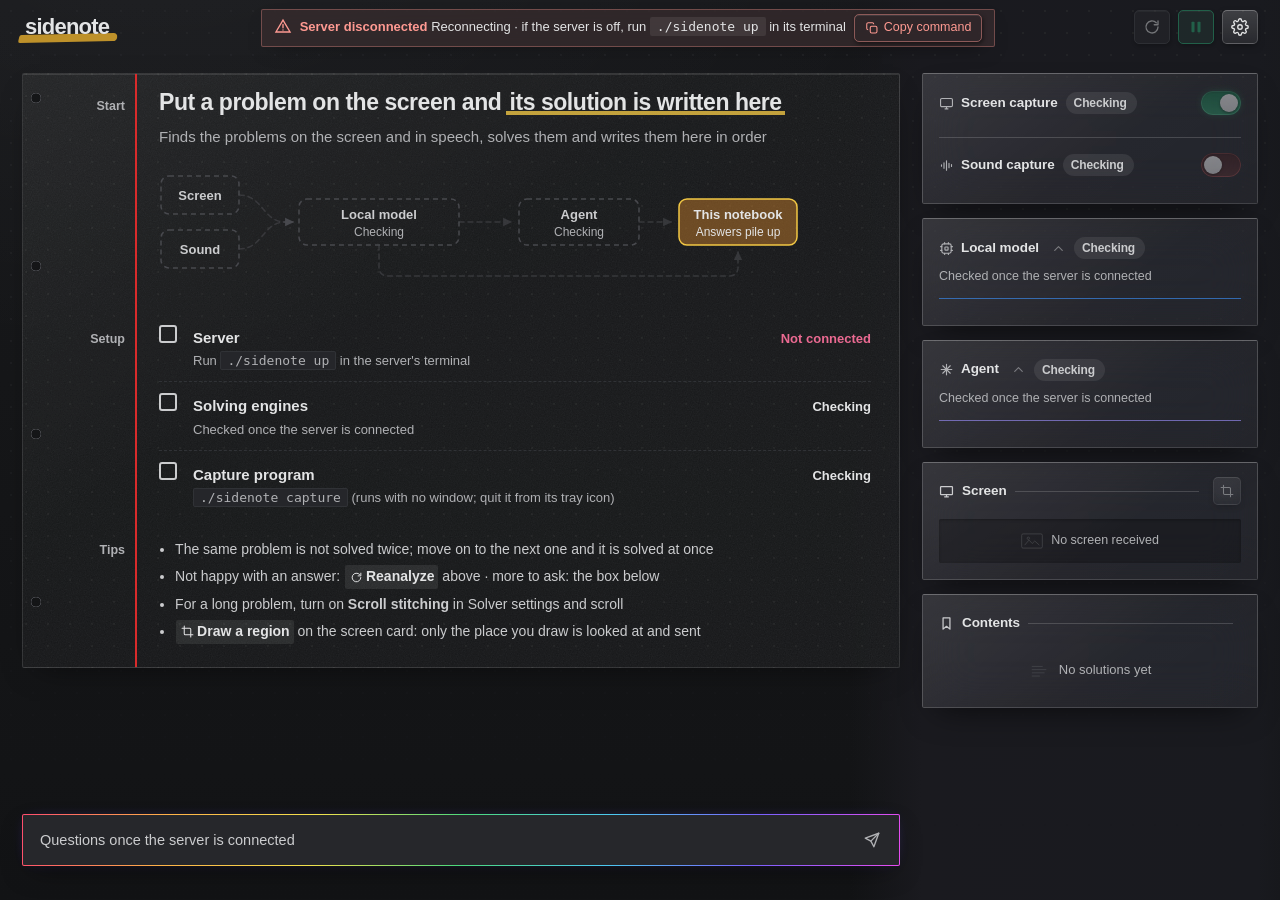
==== commit 2c468f22: "Chosen states in a faint blue, a shorter README, and fixes across the panel, the server, the capture" ====
--- a/panel/index.html
+++ b/panel/index.html
@@ -344,6 +344,13 @@
   .brand-ver { margin-left: 6px; padding: 3px 6px; font-family: var(--mono); font-size: 11.5px; line-height: 1;
     color: var(--ink-2); text-decoration: none; border: 1px solid var(--rule); white-space: nowrap; }
   .brand-ver:hover, .brand-ver:focus-visible { color: var(--ink); border-color: var(--ink-2); }
+  /* Practice on, beside the release, for as long as it keeps the next answers back (app.js, syncPracticeSeg): turned on,
+     nothing on the page changed and nothing said so until the next answer came held. The blue pen of a chosen state */
+  .practice-tag { margin-left: 6px; padding: 3px 7px; font-size: 11.5px; font-weight: 650; line-height: 1; white-space: nowrap;
+    color: var(--ink-2); border: 1px solid var(--rule); }
+  :root[data-skin="classic"] .practice-tag { color: var(--pen-blue); border-color: var(--pen-blue-line); background: var(--pen-blue-soft); }
+  /* On a phone it takes the release's place while it shows: with both, the bar's keys went down to a row of their own */
+  @media (max-width: 440px) { .brand-line:has(.practice-tag:not([hidden])) .brand-ver { display: none; } }
   /* The five signals are one reading, so they sit together in one well set into the bar, the way Slack sets its
      search box into its top bar. */
   .signals { display: flex; align-items: center; gap: 4px 16px; flex-wrap: wrap; font-size: 13px; color: var(--ink-2);
@@ -544,6 +551,11 @@
   /* An answer's star key: its outline filled with the highlighter once the answer is starred, a mark on the answer as the
      highlighter is. The outline keeps the key's ink, so the star reads on the light sheet, where the yellow alone does not */
   .tools .btn[data-star][aria-pressed="true"] svg { fill: var(--hl-yellow); }
+  /* Right and Wrong beside it (app.js, verdictKey): the one pressed stays pressed in, its mark in the colour of what it says, the
+     tick in that of what worked and the cross in that of what failed. Neither pressed, both are in the key's ink as the others are */
+  .tools .btn:is([data-right], [data-wrong])[aria-pressed="true"] { box-shadow: var(--sunken); }
+  .tools .btn[data-right][aria-pressed="true"] svg { stroke: var(--ok); }
+  .tools .btn[data-wrong][aria-pressed="true"] svg { stroke: var(--bad); }
   /* The delete key (app.js, deleteKey): last of an answer's keys and a little apart from Copy all beside it, in the colour of what
      breaks only under the pointer, where it says what a press does */
   .tools .btn[data-delete] { margin-left: 4px; }
@@ -789,6 +801,9 @@
   .md :not(pre) > code, .asked code { background: var(--code-bar);
     padding: .08em .36em; border-radius: 5px; font-size: .86em; color: var(--ink);
     overflow-wrap: break-word; }
+  /* In a table the cell is the code's own grey (--code), which the chip's grey was 7 levels off in the light theme: the
+     chip did not show, and its air read as spaces round it, "( sec=krb5p )". A shade of the ink there, as on a sheet */
+  .md td :not(pre) > code, .md th :not(pre) > code, .md :is(td, th) > code { background: color-mix(in srgb, var(--ink) 8%, var(--code)); }
 
   /* Run a code solution and show its real output, right under the block. */
   /* The run box is the foot of the block above it, not a second box under it: the block gives up
@@ -1245,7 +1260,7 @@
   @keyframes pane-in { from { opacity: 0; transform: translateX(6px); } }
   /* Sections down the left, one section at a time on the right: every setting is one click away
      instead of a scroll through two dozen. Under 720px they stack and the tabs become a row. */
-  #settings-body { display: grid; grid-template-columns: 148px minmax(0, 1fr); gap: 0 18px;
+  #settings-body, #maint-body { display: grid; grid-template-columns: 148px minmax(0, 1fr); gap: 0 18px;
     min-height: 0; margin-top: 10px; flex: 1 1 auto; }
   .set-nav { display: flex; flex-direction: column; gap: 2px; border-right: 1px solid var(--rule);
     padding: 3px 10px 3px 3px; overflow-y: auto; }   /* the padding keeps a focus ring from being cut */
@@ -1257,7 +1272,7 @@
   .set-pane { overflow-y: auto; overscroll-behavior: contain; padding-right: 8px; margin-right: -8px; }
   .set-pane > .set:first-of-type { padding-top: 0; }
   @media (max-width: 720px) {
-    #settings-body { grid-template-columns: minmax(0, 1fr); }
+    #settings-body, #maint-body { grid-template-columns: minmax(0, 1fr); }
     /* Two even rows of tabs (renderSettings sets --tab-cols to half the count, rounded up): left to wrap
        by itself, seven tabs at 420 px went six and one, with GPU alone on the second row. */
     .set-nav { display: grid; grid-template-columns: repeat(var(--tab-cols, 4), minmax(0, 1fr));
@@ -1346,6 +1361,35 @@
   .set textarea.words:focus-visible { outline: none; border-color: var(--pen); }   /* inside its own edge: the pane would cut a ring outside it */
   .set textarea.words:disabled { opacity: .45; box-shadow: none; }
   :root[data-skin="classic"] .set textarea.words { border-radius: 5px; }           /* the Classic corners of the dropdown beside it */
+  /* Pick from text, under Extra terms (app.js, termsHtml): its key under the row's help, and the area it opens across the
+     row, inside an edge of its own. The text box is the box of words above it, taller, and drawn out by hand; the terms
+     found are a list's ticks (.seg.checks), each as wide as its word, wrapping onto the next line at any width (the
+     narrow sheet's even columns are for a row of choices, not for words); a term held already is the disabled one, and
+     one with no room left is dimmed while it cannot be pressed */
+  .set .terms-key { grid-column: 1 / -1; display: flex; margin: 6px 0 2px; }
+  .set .terms-key .btn[aria-expanded="true"] { box-shadow: var(--sunken); }        /* pressed in while its area is open, as a dropdown's */
+  .set .terms-area { grid-column: 1 / -1; display: grid; gap: 10px; min-width: 0; margin: 4px 0 2px; padding: 10px;
+    border: 1px solid var(--rule); border-radius: 8px; }
+  .set textarea.terms-text { display: block; width: 100%; min-height: 96px; max-height: 40vh; padding: 6px 11px;
+    border-radius: 8px; border: 1px solid var(--rule); background: var(--sheet-2); color: var(--ink); box-shadow: var(--sunken);
+    font: inherit; font-size: 13px; line-height: 18px; resize: vertical; }
+  .set textarea.terms-text:focus-visible { outline: none; border-color: var(--pen); }   /* inside its own edge, as the box of words */
+  .set textarea.terms-text:disabled { opacity: .45; box-shadow: none; }
+  :root[data-skin="classic"] .set :is(.terms-area, textarea.terms-text) { border-radius: 5px; }
+  .set .terms-acts { display: flex; flex-wrap: wrap; align-items: center; gap: 6px 10px; }
+  .set .terms-said { font-size: 12.5px; line-height: 1.5; color: var(--graphite); word-break: keep-all; }
+  .set .terms-said.warn { color: var(--warn); }                                    /* past the size the server reads */
+  .set .terms-h { margin: 0 0 5px; font-size: 12px; font-weight: 650; color: var(--graphite); }
+  .set .terms-h .n { margin-left: 5px; font-weight: 500; }                          /* how many the group holds */
+  .set .seg.terms { display: flex; flex-wrap: wrap; justify-content: flex-start; gap: 4px; margin: 0; }
+  /* A row of its own inside the key, the tick, the word and its count side by side: a word too long for the line wraps beside
+     its tick, where as text the tick stood alone on the first line */
+  .set .seg.terms button { flex: none; display: flex; align-items: center; min-width: 0; max-width: 100%; height: auto;
+    min-height: 28px; padding: 3px 9px; white-space: normal; overflow-wrap: anywhere; text-align: left; line-height: 1.4; }
+  .set .seg.terms button::before { flex: none; }                                    /* the tick keeps its size beside a long word */
+  .set .seg.terms button .n { margin-left: 5px; font-size: 11.5px; font-weight: 500; color: var(--graphite); }   /* times in the text */
+  .set .seg.terms button[aria-disabled="true"] { opacity: .45; cursor: default; }
+  .set .terms-line { margin: 0; font-size: 12.5px; line-height: 1.5; color: var(--ink-2); word-break: keep-all; }
 
   /* confirm before sending: what would go to the agent, in the foot of the page */
   /* A row of the sheet like the others, not a bordered, tinted, raised card inside it (a card in a card, and its
@@ -1412,13 +1456,23 @@
     .turn .row { margin-left: 0; }
     .short .hl { font-size: 30px; }
   }
-  @media (max-width: 420px) {
-    /* On a phone the newest answer's four keys (Problem text, the star, Copy all, Delete) keep the head one line beside the kind and
-       the time: the date's trailing margin and 4 px of the gap go to them, and today's date itself, which every answer of the
-       day would repeat (app.js, entryWhen; an older day's stays, and its keys take a line of their own) */
+  @media (max-width: 540px) {
+    /* On a phone the newest answer's six keys (Problem text, Right, Wrong, the star, Copy all, Delete) keep the head one line beside
+       the kind and the time: the date's trailing margin and 4 px of the gap go to them, and today's date itself, which every
+       answer of the day would repeat (app.js, entryWhen; an older day's stays, and its keys take a line of their own) */
     .row.head:not(.err) { column-gap: 8px; }
     .row.head:not(.err) > .mg time { margin-right: 0; }
     .row.head .stamped .day.today { display: none; }
+    /* ...and so do the kind's own margin (the margin column's gap stays between it and the time) and 2 px each side of its word, the
+       time's calendar mark, and 4 px of each key and 3 px of each gap: 24 px keys, 3 px apart, Delete still 4 px further off. With
+       the 28 px keys Right and Wrong took the head to two lines, 47 px short in English (Algorithm, 04:42 AM) and 26 px in Korean at
+       390 px. Up to 540 px, where six keys of 28 px beside an older day's date first fit (530 px in English): when this stopped at
+       420 px, they took two lines from there to 516 px, and an older day's to 528, where four had kept one */
+    .row.head:not(.err) > .mg .kind { margin-right: 0; }
+    :root[data-skin="classic"] .row.head:not(.err) > .mg .kind { padding: 1px 6px; }
+    :root[data-skin="classic"] .row.head:not(.err) > .mg time.stamped::before { display: none; }
+    :root[data-skin="classic"] .entry > .row.head:not(.err) .tools { gap: 3px; }
+    :root[data-skin="classic"] .entry > .row.head:not(.err) .tools > .btn:has(svg) { width: 24px; height: 24px; }
   }
   /* Narrower than the bar's one row (754 px since the signals sit in their well; it is 780 here for a margin): the
      brand and the buttons keep the first row and the signals take a second one of their own. Left to wrap by itself
@@ -1562,11 +1616,12 @@
   /* ---- Classic is a notebook: its material, on its own greys, written in what a note is written in: red, blue, yellow and white pens. Paper with a little
      grain and its own dot grid, the page on a stack of pages with holes punched down its margin. The right column is glass over
      the desk, colourless. The frame of the panel (buttons, switches, cards) stays graphite and white: the pens' colours,
-     yellow and red and white, are for what is written on the page. The page itself stays solid: it is read. All under data-skin="classic". ---- */
-  :root[data-skin="classic"][data-theme="dark"] { --t-mcq: #ff4545; --t-short: #8ab4f8; --t-essay: #f4f2ea; --t-coding: #6fcf97; --t-algorithm: #8ab4f8; --t-math: #ff4545; --t-work: #6fcf97; --t-diagram: #8ab4f8; --t-other: #e3e4e5; --t-followup: #f4f2ea; --pen: #e3e4e5; --pen-hi: #ffffff; --pen-ink: #161719; --pen-soft: rgba(227, 228, 229, .14); --switch-on: #8e9095; --margin: #d92b2b; --hl: #8e9095; --tk-fn: #8ab4f8; --tk-kw: #ff6a5e; --tk-type: #6fcf97; --series-1: #8ab4f8; --in-1: #0b1a30; --series-2: #e02b2b; --in-2: #ffffff; --series-3: #2eb67d; --in-3: #06170f; --viz-a: #2eb67d; --viz-b: #8ab4f8; --viz-c: #e5484d; --viz-d: #6fcf97; --hl-yellow: rgba(242, 199, 68, .78); --hl-top: 84%; --hl-bot: 100%; --pen-red: #ff6a5e; }
-  :root[data-skin="classic"][data-theme="light"] { --t-mcq: #d4101c; --t-short: #1a56c4; --t-essay: #1d1c1d; --t-coding: #0a7a4e; --t-algorithm: #1a56c4; --t-math: #d4101c; --t-work: #0a7a4e; --t-diagram: #1a56c4; --t-other: #454245; --t-followup: #1d1c1d; --pen: #1d1c1d; --pen-hi: #000000; --pen-ink: #ffffff; --pen-soft: #ececec; --switch-on: #454245; --margin: #e8453f; --hl: #616061; --tk-fn: #1a56c4; --tk-kw: #d4101c; --tk-type: #0a7a4e; --series-1: #1a56c4; --in-1: #ffffff; --series-2: #d4101c; --in-2: #ffffff; --series-3: #007a5a; --in-3: #ffffff; --viz-a: #007a5a; --viz-b: #1a56c4; --viz-c: #d4101c; --viz-d: #0a7a4e; --pen-red: #d4101c; }
-  @media (prefers-color-scheme: dark) { :root[data-skin="classic"]:not([data-theme]) { --t-mcq: #ff4545; --t-short: #8ab4f8; --t-essay: #f4f2ea; --t-coding: #6fcf97; --t-algorithm: #8ab4f8; --t-math: #ff4545; --t-work: #6fcf97; --t-diagram: #8ab4f8; --t-other: #e3e4e5; --t-followup: #f4f2ea; --pen: #e3e4e5; --pen-hi: #ffffff; --pen-ink: #161719; --pen-soft: rgba(227, 228, 229, .14); --switch-on: #8e9095; --margin: #d92b2b; --hl: #8e9095; --tk-fn: #8ab4f8; --tk-kw: #ff6a5e; --tk-type: #6fcf97; --series-1: #8ab4f8; --in-1: #0b1a30; --series-2: #e02b2b; --in-2: #ffffff; --series-3: #2eb67d; --in-3: #06170f; --viz-a: #2eb67d; --viz-b: #8ab4f8; --viz-c: #e5484d; --viz-d: #6fcf97; --hl-yellow: rgba(242, 199, 68, .78); --hl-top: 84%; --hl-bot: 100%; --pen-red: #ff6a5e; } }
-  @media (prefers-color-scheme: light) { :root[data-skin="classic"]:not([data-theme]) { --t-mcq: #d4101c; --t-short: #1a56c4; --t-essay: #1d1c1d; --t-coding: #0a7a4e; --t-algorithm: #1a56c4; --t-math: #d4101c; --t-work: #0a7a4e; --t-diagram: #1a56c4; --t-other: #454245; --t-followup: #1d1c1d; --pen: #1d1c1d; --pen-hi: #000000; --pen-ink: #ffffff; --pen-soft: #ececec; --switch-on: #454245; --margin: #e8453f; --hl: #616061; --tk-fn: #1a56c4; --tk-kw: #d4101c; --tk-type: #0a7a4e; --series-1: #1a56c4; --in-1: #ffffff; --series-2: #d4101c; --in-2: #ffffff; --series-3: #007a5a; --in-3: #ffffff; --viz-a: #007a5a; --viz-b: #1a56c4; --viz-c: #d4101c; --viz-d: #0a7a4e; --pen-red: #d4101c; } }
+     yellow and red and white, are for what is written on the page, and the blue pen, faintly, for what is chosen in the
+     frame (a choice pressed, the tab or step open, the keyboard's ring) and for the cloud agent's name on an answer. The page itself stays solid: it is read. All under data-skin="classic". ---- */
+  :root[data-skin="classic"][data-theme="dark"] { --t-mcq: #ff4545; --t-short: #8ab4f8; --t-essay: #f4f2ea; --t-coding: #6fcf97; --t-algorithm: #8ab4f8; --t-math: #ff4545; --t-work: #6fcf97; --t-diagram: #8ab4f8; --t-other: #e3e4e5; --t-followup: #f4f2ea; --pen: #e3e4e5; --pen-hi: #ffffff; --pen-ink: #161719; --pen-soft: rgba(227, 228, 229, .14); --switch-on: #8e9095; --margin: #d92b2b; --hl: #8e9095; --tk-fn: #8ab4f8; --tk-kw: #ff6a5e; --tk-type: #6fcf97; --series-1: #8ab4f8; --in-1: #0b1a30; --series-2: #e02b2b; --in-2: #ffffff; --series-3: #2eb67d; --in-3: #06170f; --viz-a: #2eb67d; --viz-b: #8ab4f8; --viz-c: #e5484d; --viz-d: #6fcf97; --hl-yellow: rgba(242, 199, 68, .78); --hl-top: 84%; --hl-bot: 100%; --pen-red: #ff6a5e; --pen-blue: #8ab4f8; --pen-blue-soft: color-mix(in srgb, #8ab4f8 15%, var(--sheet)); --pen-blue-line: color-mix(in srgb, #8ab4f8 55%, transparent); }
+  :root[data-skin="classic"][data-theme="light"] { --t-mcq: #d4101c; --t-short: #1a56c4; --t-essay: #1d1c1d; --t-coding: #0a7a4e; --t-algorithm: #1a56c4; --t-math: #d4101c; --t-work: #0a7a4e; --t-diagram: #1a56c4; --t-other: #454245; --t-followup: #1d1c1d; --pen: #1d1c1d; --pen-hi: #000000; --pen-ink: #ffffff; --pen-soft: #ececec; --switch-on: #454245; --margin: #e8453f; --hl: #616061; --tk-fn: #1a56c4; --tk-kw: #d4101c; --tk-type: #0a7a4e; --series-1: #1a56c4; --in-1: #ffffff; --series-2: #d4101c; --in-2: #ffffff; --series-3: #007a5a; --in-3: #ffffff; --viz-a: #007a5a; --viz-b: #1a56c4; --viz-c: #d4101c; --viz-d: #0a7a4e; --pen-red: #d4101c; --pen-blue: #1a56c4; --pen-blue-soft: color-mix(in srgb, #1a56c4 8%, var(--sheet)); --pen-blue-line: color-mix(in srgb, #1a56c4 45%, transparent); }
+  @media (prefers-color-scheme: dark) { :root[data-skin="classic"]:not([data-theme]) { --t-mcq: #ff4545; --t-short: #8ab4f8; --t-essay: #f4f2ea; --t-coding: #6fcf97; --t-algorithm: #8ab4f8; --t-math: #ff4545; --t-work: #6fcf97; --t-diagram: #8ab4f8; --t-other: #e3e4e5; --t-followup: #f4f2ea; --pen: #e3e4e5; --pen-hi: #ffffff; --pen-ink: #161719; --pen-soft: rgba(227, 228, 229, .14); --switch-on: #8e9095; --margin: #d92b2b; --hl: #8e9095; --tk-fn: #8ab4f8; --tk-kw: #ff6a5e; --tk-type: #6fcf97; --series-1: #8ab4f8; --in-1: #0b1a30; --series-2: #e02b2b; --in-2: #ffffff; --series-3: #2eb67d; --in-3: #06170f; --viz-a: #2eb67d; --viz-b: #8ab4f8; --viz-c: #e5484d; --viz-d: #6fcf97; --hl-yellow: rgba(242, 199, 68, .78); --hl-top: 84%; --hl-bot: 100%; --pen-red: #ff6a5e; --pen-blue: #8ab4f8; --pen-blue-soft: color-mix(in srgb, #8ab4f8 15%, var(--sheet)); --pen-blue-line: color-mix(in srgb, #8ab4f8 55%, transparent); } }
+  @media (prefers-color-scheme: light) { :root[data-skin="classic"]:not([data-theme]) { --t-mcq: #d4101c; --t-short: #1a56c4; --t-essay: #1d1c1d; --t-coding: #0a7a4e; --t-algorithm: #1a56c4; --t-math: #d4101c; --t-work: #0a7a4e; --t-diagram: #1a56c4; --t-other: #454245; --t-followup: #1d1c1d; --pen: #1d1c1d; --pen-hi: #000000; --pen-ink: #ffffff; --pen-soft: #ececec; --switch-on: #454245; --margin: #e8453f; --hl: #616061; --tk-fn: #1a56c4; --tk-kw: #d4101c; --tk-type: #0a7a4e; --series-1: #1a56c4; --in-1: #ffffff; --series-2: #d4101c; --in-2: #ffffff; --series-3: #007a5a; --in-3: #ffffff; --viz-a: #007a5a; --viz-b: #1a56c4; --viz-c: #d4101c; --viz-d: #0a7a4e; --pen-red: #d4101c; --pen-blue: #1a56c4; --pen-blue-soft: color-mix(in srgb, #1a56c4 8%, var(--sheet)); --pen-blue-line: color-mix(in srgb, #1a56c4 45%, transparent); } }
   :root[data-skin="classic"][data-theme="dark"] { --lamp-glow: rgba(255, 255, 255, .03); --page-dot: rgba(255, 255, 255, .11); --tone-mix: 4%; --stack-1: #1a1b1e; --stack-2: #17181a; --pool-1: rgba(255, 255, 255, .05); --pool-2: rgba(255, 255, 255, .03); --pool-3: rgba(255, 255, 255, .04); }
   @media (prefers-color-scheme: dark) { :root[data-skin="classic"]:not([data-theme]) { --lamp-glow: rgba(255, 255, 255, .03); --page-dot: rgba(255, 255, 255, .11); --tone-mix: 4%; --stack-1: #1a1b1e; --stack-2: #17181a; --pool-1: rgba(255, 255, 255, .05); --pool-2: rgba(255, 255, 255, .03); --pool-3: rgba(255, 255, 255, .04); } }
   @media (prefers-color-scheme: light) { :root[data-skin="classic"]:not([data-theme]) { --lamp-glow: rgba(255, 255, 255, .4); --page-dot: rgba(29, 28, 29, .13); --tone-mix: 4%; --stack-1: #f6f6f6; --stack-2: #eeeeee; --pool-1: rgba(0, 0, 0, .05); --pool-2: rgba(0, 0, 0, .03); --pool-3: rgba(0, 0, 0, .04); } }
@@ -1745,8 +1800,10 @@
   :root[data-skin="classic"] .shot[data-of="now"] { outline: 2px solid var(--viz-a); outline-offset: -2px; }
   :root[data-skin="classic"] .shot[data-of="answer"] { outline: 1px solid var(--rule-2); outline-offset: -1px; }
   :root[data-skin="classic"] .shot[data-of="last"], :root[data-skin="classic"] .shot[data-of="none"] { outline: 1px dashed var(--rule-2); outline-offset: -1px; }
-  /* What takes something away looks it */
-  :root[data-skin="classic"] #gpu-release { color: #e8912d; border-color: color-mix(in srgb, #e8912d 60%, transparent); background: color-mix(in srgb, #e8912d 10%, transparent); }
+  /* What takes something away looks it under the pointer, and at rest only while the GPU's memory is nearly full (.full,
+     app.js drawGpu), when freeing it is worth a look: orange at all times beside the green of a model loaded, it read as a
+     warning about nothing */
+  :root[data-skin="classic"] #gpu-release.full { color: #e8912d; border-color: color-mix(in srgb, #e8912d 60%, transparent); background: color-mix(in srgb, #e8912d 10%, transparent); }
   :root[data-skin="classic"] #gpu-release:hover:not(:disabled) { color: #fff; background: #e8912d; border-color: #e8912d; }
   /* The opening: the shape of the page in placeholders, then what is there fades in; no flash of anything else */
   :root[data-skin="classic"] .boot > div { border-radius: 2px; background-color: var(--sheet); background-image:
@@ -1783,7 +1840,9 @@
   :root[data-skin="classic"] :is(.signal[data-state="off"], .pill[data-state="off"]) { color: var(--pen-red); }
   :root[data-skin="classic"] .signal[data-state="off"] .dot, :root[data-skin="classic"] .pill[data-state="off"]::before { content: ""; width: 8px; height: 8px; border-radius: 50%; flex: none; background: var(--pen-red); box-shadow: 0 0 5px color-mix(in srgb, var(--pen-red) 35%, transparent); }
   :root[data-skin="classic"] .src[data-state="off"] .src-name svg { color: var(--pen-red); }
-  :root[data-skin="classic"] .switch[aria-checked="false"] { background: color-mix(in srgb, var(--pen-red) 22%, var(--well)); box-shadow: inset 0 0 0 1.5px color-mix(in srgb, var(--pen-red) 70%, transparent); }
+  /* Red for off is the capture card's screen and sound switches' alone (the rail's own rules, below), so that one turned off
+     is not forgotten (note 95): a switch at rest, the agent's or a setting's (Join scrolled screens, Follow the changing
+     screen, off by default), is the plain grey well of .switch, since red there read as a fault in every settings sheet */
   :root[data-skin="classic"] .switch[aria-checked="true"] { background: #1f9460; }
   :root[data-skin="classic"] .switch[data-idle="true"][aria-checked="true"] { background: color-mix(in srgb, #2eb67d 45%, var(--rule-2)); }
   /* The readings are all in the right column, which is in view beside the answers; a fault comes up as a band. The bar holds the name and
@@ -1866,15 +1925,35 @@
   :root[data-skin="classic"] .menu .seg { padding: 0 0 10px; gap: 4px; background: none; }
   :root[data-skin="classic"] .menu .seg button { flex: 1; height: 30px; background: rgba(255, 255, 255, .05); border: 1px solid transparent; box-shadow: none; color: var(--ink-2); font-weight: 500; }
   :root[data-skin="classic"] .menu .seg button:hover { background: rgba(255, 255, 255, .1); color: var(--ink); }
-  :root[data-skin="classic"] .menu .seg button[aria-pressed="true"] { background: rgba(255, 255, 255, .1); border-color: transparent; color: var(--ink); font-weight: 650; box-shadow: var(--sunken); }
+  :root[data-skin="classic"] .menu .seg button[aria-pressed="true"] { background: color-mix(in srgb, var(--pen-blue) 18%, transparent); border-color: transparent; color: var(--pen-blue); font-weight: 650; box-shadow: var(--sunken); }
   :root[data-skin="classic"][data-theme="light"] .menu .seg button { background: rgba(0, 0, 0, .04); }
-  :root[data-skin="classic"][data-theme="light"] .menu .seg button[aria-pressed="true"] { background: rgba(0, 0, 0, .08); box-shadow: var(--sunken); }
+  :root[data-skin="classic"][data-theme="light"] .menu .seg button[aria-pressed="true"] { background: color-mix(in srgb, var(--pen-blue) 11%, transparent); box-shadow: var(--sunken); }
   /* In a sheet the chosen choice's edge is a rule, not the ink colour of the focus ring beside it */
-  :root[data-skin="classic"] .settings .seg button[aria-pressed="true"] { border-color: var(--rule-2); }
+  :root[data-skin="classic"] .settings .seg button[aria-pressed="true"] { border-color: var(--pen-blue-line); }
   /* On and off told apart at a glance in a sheet's rows (of nine types, the ones on read only by a bolder word on a
      darker well): those not chosen are muted words, the chosen full ink in a rim, and a ticked type carries its tick */
   :root[data-skin="classic"] .set .seg button:not([aria-pressed="true"]) { color: var(--graphite); font-weight: 500; }
-  :root[data-skin="classic"] .set .seg button[aria-pressed="true"] { color: var(--ink); border-color: color-mix(in srgb, var(--ink) 40%, transparent); }
+  :root[data-skin="classic"] .set .seg button[aria-pressed="true"] { color: var(--pen-blue); border-color: var(--pen-blue-line); background: var(--pen-blue-soft); }
+  /* a choice not taken answers the pointer with a breath of the same pen */
+  :root[data-skin="classic"] .set .seg button:not([aria-pressed="true"]):not(:disabled):hover { background: color-mix(in srgb, var(--pen-blue) 5%, var(--sheet-2)); }
+  /* the open tab of a sheet and the open step of the setup guide: the tint, the words in the pen, and a short stroke of
+     it down the tab's inner edge, kept with the pressed well */
+  :root[data-skin="classic"] :is(.set-tab, .setup-step)[aria-selected="true"] { background: var(--pen-blue-soft); color: var(--pen-blue);
+    box-shadow: inset 2.5px 0 0 var(--pen-blue), var(--sunken); }
+  /* the keyboard's ring, and a box of words that has the keyboard, in the same pen */
+  :root[data-skin="classic"] :focus-visible { outline-color: var(--pen-blue); }
+  :root[data-skin="classic"] :is(.set textarea.words, .set textarea.terms-text, .askbox input):focus-visible { border-color: var(--pen-blue); }
+  /* who answered, on an answer's foot: this PC's model in the green it has, the cloud agent in the blue pen, as the
+     diagrams of the user guide draw them */
+  :root[data-skin="classic"] .meta .by.cloud { color: var(--pen-blue); --lamp: var(--pen-blue); }
+  /* the way forward on a sheet, one key each: the setup guide's next step, Pick from text's Add, Maintenance's backup.
+     Outlined in the blue pen over its tint, the other keys staying graphite */
+  :root[data-skin="classic"] :is(#setup-next, [data-terms="add"], [data-maint="backup"]):not(:disabled) { color: var(--pen-blue);
+    border-color: var(--pen-blue-line); background: var(--pen-blue-soft); }
+  :root[data-skin="classic"] :is(#setup-next, [data-terms="add"], [data-maint="backup"]):hover:not(:disabled) {
+    background: color-mix(in srgb, var(--pen-blue) 16%, var(--sheet)); border-color: var(--pen-blue); color: var(--pen-blue); }
+  /* a key on a sheet under the pointer: its edge in the same pen, faintly */
+  :root[data-skin="classic"] .card.settings .btn:hover:not(:disabled) { border-color: var(--pen-blue-line); }
   .set .seg.checks button[aria-pressed="true"]::before { content: ""; display: inline-block; width: 11px; height: 11px; margin: 0 5px 0 -2px;
     vertical-align: -1px; background: currentColor;
     -webkit-mask: url("data:image/svg+xml,%3Csvg xmlns='http://www.w3.org/2000/svg' viewBox='0 0 24 24' fill='none' stroke='%23000' stroke-width='3' stroke-linecap='round' stroke-linejoin='round'%3E%3Cpath d='M4.5 12.5l5 5L19.5 7'/%3E%3C/svg%3E") center / contain no-repeat;
@@ -1906,6 +1985,10 @@
        figures are all one width), where 146 px ran its AM into "Solving" */
     :root[data-skin="classic"] .row.head .headline { justify-content: flex-end; padding-left: 146px; }
     :root[data-skin="classic"][lang="en"] .row.head .headline { padding-left: 162px; }
+    /* How a problem came (heard by voice, gathered by scrolling) takes the room the keys leave, at the right of it as before, and
+       its words wrap there when they do not fit, so the keys stay on the date's line: with Right and Wrong a spoken problem's keys
+       went to a line of their own under its words from 1002 to 1064 px in English */
+    :root[data-skin="classic"] .row.head:not(.err) .headline > span:not(.tools):not([data-elapsed]) { flex: 1 1 0; text-align: right; }
   }
   /* The contents' margin: a date and a time, one over the other */
   :root[data-skin="classic"] .h time { display: grid; font-size: 11px; line-height: 1.3; }
@@ -1985,6 +2068,8 @@
   :root[data-skin="classic"] :is(.tools, .answer, .runtools, .shot-tools, .hist-tools, .src-top, .codebar, .row.asks) .btn:not(:hover):not(:active):not([aria-expanded="true"]), :root[data-skin="classic"] .rail .combo-btn:not(:hover):not(:active), :root[data-skin="classic"] .codebar .copy:not(:hover):not(:active), :root[data-skin="classic"] .meta-more:not(:hover):not(:active),
   :root[data-skin="classic"] .actions :is(#reanalyze, #pause):not(:hover):not(:active) { background: var(--key-bg); border: 1px solid var(--rule-2); box-shadow: var(--key); }
   :root[data-skin="classic"] .alert:not(.confirm) .btn:not(:hover):not(:active) { box-shadow: var(--key); }
+  /* ...but Right or Wrong pressed stays pressed in, under the pointer too (app.js, verdictKey) */
+  :root[data-skin="classic"] .entry > .row.head .tools .btn:is([data-right], [data-wrong])[aria-pressed="true"] { box-shadow: var(--sunken); }
   /* The bar's buttons stand on one line, the same height */
   :root[data-skin="classic"] .actions { align-items: center; }
   :root[data-skin="classic"] .actions .btn { box-sizing: border-box; width: 36px; height: 34px; min-height: 34px; margin: 0; vertical-align: middle; flex: none; }
@@ -2061,11 +2146,18 @@
   :root[data-skin="classic"] .toast.show { transform: none; }
   :root[data-skin="classic"] .toast > .alert { height: var(--toast-h, 38px); padding-top: 0; padding-bottom: 0; flex-wrap: nowrap; }
   :root[data-skin="classic"] .toast > .alert .msg { white-space: nowrap; overflow: hidden; text-overflow: ellipsis; }
+  /* Under the bar (html.toast-below, placeToast: a fault's band leaving it no room in the bar, a phone with no room for its
+     words on one line), its top edge stands at --toast-y and its words take up to five lines, none cut where no pointer
+     can rest on it for the rest: at three, a fallback's notice on a phone still lost its cause */
+  html.toast-below[data-skin="classic"] .toast { translate: none; }
+  html.toast-below[data-skin="classic"] .toast > .alert { height: auto; min-height: var(--toast-h, 38px); padding-top: 8px; padding-bottom: 8px; }
+  html.toast-below[data-skin="classic"] .toast > .alert .msg { white-space: normal; display: -webkit-box; -webkit-box-orient: vertical; -webkit-line-clamp: 5; }
   /* What the notice stands over gives it the room while it shows and comes back after: the signals it covers, the bands
-     in the bar where it stands in their place. Faded out, not left under its glass, whose blur showed their edges */
+     in the bar where it stands in their place. Faded out, not left under its glass, whose blur showed their edges. A fault's
+     band is never given up: the notice stands beside the bands or under the bar instead (html.keep-bands, placeToast) */
   :root[data-skin="classic"] :is(.signals, .alerts) { transition: opacity .2s var(--ease); }
   html.toast-over-signals[data-skin="classic"]:has(#toast.show) .signals,
-  html.bands-in-bar[data-skin="classic"]:has(#toast.show) .alerts { opacity: 0; visibility: hidden; transition: opacity .2s var(--ease), visibility 0s .2s; }
+  html.bands-in-bar[data-skin="classic"]:not(.keep-bands):has(#toast.show) .alerts { opacity: 0; visibility: hidden; transition: opacity .2s var(--ease), visibility 0s .2s; }
   /* A notice that floats over the page is frosted glass, as the panel's other floating layers are: the sheet's colour
      well under half, over a blur that keeps its words clear and the page behind still showing, the glass's line and
      lit top edge, the lift's shadow. Its kind shows in its mark alone, so it reads at once without standing out; the
@@ -2074,6 +2166,9 @@
     border: 1px solid var(--glass-line) !important; backdrop-filter: blur(10px) saturate(170%); -webkit-backdrop-filter: blur(10px) saturate(170%);
     box-shadow: var(--edge), var(--lift) !important; }
   :root[data-skin="classic"] .toast > .alert:not(.confirm) .msg b { color: var(--ink) !important; }
+  /* Under the bar it lies over the page's cards (html.toast-below): the sheet's own colour, whole, so their edges do not run
+     under it, as they did under the glass (note 122) */
+  html.toast-below[data-skin="classic"] .toast > .alert:not(.confirm) { background: var(--sheet) !important; backdrop-filter: none; -webkit-backdrop-filter: none; }
   /* Loading onto the GPU: the button says so with a bar running along its foot, and a press stops it */
   :root[data-skin="classic"] #gpu-load.loading { position: relative; overflow: hidden; color: #ff9f43; border-color: color-mix(in srgb, #ff9f43 60%, transparent); }
   #gpu-load.loading::after { content: ""; position: absolute; left: 0; bottom: 0; width: 40%; height: 2px; background: currentColor; animation: load-run 1.1s ease-in-out infinite alternate; }
@@ -2134,7 +2229,7 @@
   :root[data-skin="classic"][data-theme="light"] { --state-on: #007a5a; --state-warn: #b35f00; }
   :root[data-skin="classic"][data-theme="light"] #gpu-load, :root[data-skin="classic"][data-theme="light"] #gpu-load:hover:not(:disabled) { color: var(--state-on); border-color: color-mix(in srgb, var(--state-on) 60%, transparent); }
   :root[data-skin="classic"][data-theme="light"] #gpu-load.loading, :root[data-skin="classic"][data-theme="light"] #gpu-load.loading:hover:not(:disabled) { color: var(--state-warn); border-color: color-mix(in srgb, var(--state-warn) 60%, transparent); }
-  :root[data-skin="classic"][data-theme="light"] #gpu-release { color: var(--state-warn); border-color: color-mix(in srgb, var(--state-warn) 60%, transparent); }
+  :root[data-skin="classic"][data-theme="light"] #gpu-release.full { color: var(--state-warn); border-color: color-mix(in srgb, var(--state-warn) 60%, transparent); }
   :root[data-skin="classic"][data-theme="light"] #gpu-release:hover:not(:disabled) { color: #fff; background: var(--state-warn); border-color: var(--state-warn); }
   :root[data-skin="classic"][data-theme="light"] .actions #pause:is(:hover, :not(:hover)):not(:active) { color: var(--state-on); border: 1.5px solid var(--state-on); background: color-mix(in srgb, var(--state-on) 12%, #fff); }
   :root[data-skin="classic"][data-theme="light"] .actions #pause.on:is(:hover, :not(:hover)):not(:active) { color: var(--state-warn); border: 1.5px solid var(--state-warn); background: color-mix(in srgb, var(--state-warn) 12%, #fff); }
@@ -2202,8 +2297,9 @@
   :root[data-skin="classic"][data-theme="light"] .rail .steps3 i:not(.on) { background: rgba(0, 0, 0, .08); box-shadow: none; }
   /* GPU Release: the words read at a glance */
   /* #ffb878: #ffb066 measured 4.47:1 on the dark card under its tint, short of 4.5 */
-  :root[data-skin="classic"] .rail #gpu-release:not(:hover):not(:active) { color: #ffb878; font-weight: 650; border-color: color-mix(in srgb, #ffb878 65%, transparent); background: linear-gradient(180deg, rgba(255, 159, 67, .24), rgba(255, 159, 67, .1)); }
-  :root[data-skin="classic"][data-theme="light"] .rail #gpu-release:not(:hover):not(:active) { color: var(--state-warn); border-color: color-mix(in srgb, var(--state-warn) 65%, transparent); background: linear-gradient(180deg, #fff, rgba(255, 159, 67, .12)); }
+  :root[data-skin="classic"] .rail #gpu-release { font-weight: 650; }   /* its weight, full or not: the same under the pointer (below) */
+  :root[data-skin="classic"] .rail #gpu-release.full:not(:hover):not(:active) { color: #ffb878; border-color: color-mix(in srgb, #ffb878 65%, transparent); background: linear-gradient(180deg, rgba(255, 159, 67, .24), rgba(255, 159, 67, .1)); }
+  :root[data-skin="classic"][data-theme="light"] .rail #gpu-release.full:not(:hover):not(:active) { color: var(--state-warn); border-color: color-mix(in srgb, var(--state-warn) 65%, transparent); background: linear-gradient(180deg, #fff, rgba(255, 159, 67, .12)); }
   /* The thread and the contents, the glass of the connection card: see-through over the page, with a sheen from the upper left and a lit top edge */
   :root[data-skin="classic"] .sheet { background-color: color-mix(in srgb, var(--page-sheet, var(--sheet)) 66%, transparent);
     background-image: linear-gradient(145deg, rgba(255, 255, 255, .06), rgba(255, 255, 255, .012) 40%), var(--grain), radial-gradient(var(--page-dot) 1px, transparent 1.3px);
@@ -2315,6 +2411,11 @@
      1 px out it read as a word of its own */
   .key-hint { display: inline-flex; align-items: center; gap: 3px; padding: 0 4px 0 5px; margin: 0 0 0 1px; font-weight: 650; white-space: nowrap; color: var(--ink); background: color-mix(in srgb, var(--ink) 9%, transparent); border-radius: 2px; }
   .key-hint svg { width: 13px; height: 13px; flex: none; }
+  /* One that is the key it names (Reanalyze, app.js REDO_KEY) presses like one: the chip's look, a button's manners */
+  button.key-hint { font: inherit; font-weight: 650; line-height: inherit; border: 0; cursor: pointer; vertical-align: baseline;
+    transition: background-color .15s var(--ease), color .15s var(--ease); }
+  button.key-hint:hover { background: color-mix(in srgb, var(--ink) 16%, transparent); }
+  button.key-hint:active { background: color-mix(in srgb, var(--ink) 22%, transparent); }
   /* The gear is a key of the same set as the two beside it */
   :root[data-skin="classic"] .actions #more:not(:active):not(:hover) { color: var(--ink); background: linear-gradient(180deg, rgba(255, 255, 255, .16), rgba(255, 255, 255, .07)); border: 1px solid rgba(255, 255, 255, .18); border-top-color: rgba(255, 255, 255, .34); box-shadow: 0 3px 8px -3px rgba(0, 0, 0, .55); }
   :root[data-skin="classic"][data-theme="light"] .actions #more:not(:active):not(:hover) { background: linear-gradient(180deg, #fff, rgba(255, 255, 255, .6)); border-color: rgba(0, 0, 0, .14); }
@@ -3032,6 +3133,21 @@
      there and scrolled alike, so the page never jumps as it scrolls; floating, they lay over the first answer, whose keys
      could not be pressed. Up to a third of the window, past which they scroll inside themselves rather than spill over. */
   html.bands-room:not(.bands-in-bar)[data-skin="classic"] .alerts:not(:empty) { overflow-y: auto; }
+  /* On a phone they go with the page, unless one is a fault: stuck under the bar, the capture program's band took 136 px of
+     an 844 px screen while the answers were read, for what is not done on a phone. The signals in the bar still show each
+     state, and a fault (the server gone) stays in sight under it (--alerts-h: bandsHeld, app.js) */
+  @media (max-width: 600px) {
+    html:not(.bands-in-bar)[data-skin="classic"] .alerts:not(:empty):not(:has(> .alert.bad)) { position: relative; top: auto; }
+  }
+  /* Four bands or more are drawn a little lower each, their keys too, so that five stand whole in the third of a 1366x768
+     window they have: at full height the fifth (a newer release) stood under the box's foot */
+  html:not(.bands-in-bar)[data-skin="classic"] .alerts:has(> .alert:nth-child(4)) .alert:not(.confirm) { padding-top: 6px; padding-bottom: 6px; }
+  html:not(.bands-in-bar)[data-skin="classic"] .alerts:has(> .alert:nth-child(4)) .alert .btn { height: 28px; }
+  /* Where they still do not (a smaller window, a band on two lines), the box's foot fades into the page while a band is
+     under it (more-below, app.js), as the contents' list does; drawn over its foot in the page's colour, where the list's
+     mask showed the thread passing under the box through the fade */
+  #alerts.more-below::after { content: ""; position: sticky; bottom: -10px; flex: none; height: 34px; margin-top: -42px;
+    background: linear-gradient(to bottom, transparent, var(--paper) 88%); pointer-events: none; }
 
   /* ---- Practice, the keyboard shortcuts and Export's menu: parts the panel has, put to these uses ---- */
   /* An answer Practice keeps back: its keys wear the follow-up row's look (.row.asks), how many hints it has stands on their middle */
@@ -3141,7 +3257,9 @@
   .ways .way { min-width: 0; }
   .ways .t { margin: 1px 0 6px; font-size: 13.5px; font-weight: 600; color: var(--ink); word-break: keep-all; }
   .ways .d { margin: 4px 0 0; font-size: 12.5px; line-height: 1.5; color: var(--graphite); word-break: keep-all; }
-  .ways .d a { color: var(--pen); }
+  /* a link on a line of its own (the release's zip, python.org) is a key to press: 24 px tall at least, as a finger needs; as
+     the words of its line it was 15 */
+  .ways .d a { display: inline-block; padding: 3px 0; min-height: 24px; box-sizing: border-box; color: var(--pen); }
   /* a command and its Copy key on one line: a long command breaks inside its chip, the key stays beside it */
   .way-cmd { display: flex; align-items: flex-start; gap: 8px; }
   .way-cmd + .way-cmd, .d + .way-cmd { margin-top: 6px; }
@@ -3152,6 +3270,48 @@
   .way-cmd > .btn { flex: none; }
   .setup-note.with-key { display: flex; flex-wrap: wrap; align-items: center; gap: 6px 10px; }
   .way-cmd var { font-style: italic; color: var(--graphite); }
+  /* Maintenance (app.js, renderMaint): a section's keys over it, a check's fix under what it found, the events a line each with
+     the failures in the bad colour (the one colour that means something here), the server's log as it is written, and the
+     local models with their marks beside the name */
+  .maint-tools { display: flex; flex-wrap: wrap; align-items: center; gap: 8px 10px; margin: 0 0 10px; }
+  .maint-tools .seg { padding: 0; }
+  .maint-tools .seg button { flex: none; padding: 0 12px; }
+  .maint-tools .when { font-size: 12px; color: var(--graphite); }
+  /* what the server could not give, in the warning colour as a setting's reason is: in a note's grey it read as "Reading" */
+  .cap.warn { color: var(--warn); }
+  .set .help.fix { color: var(--ink-2); }
+  .set .help.fix .btn { margin-left: 6px; vertical-align: baseline; }
+  .set .help.fix .way-cmd { display: flex; margin-top: 6px; }
+  .maint-events { list-style: none; margin: 0 0 14px; padding: 0; }
+  .maint-events li { display: grid; grid-template-columns: auto auto minmax(0, 1fr); gap: 2px 10px; align-items: baseline;
+    padding: 6px 0; border-bottom: 1px dashed var(--rule); font-size: 12.5px; }
+  .maint-events time { color: var(--graphite); white-space: nowrap; }
+  .maint-events .ev { font-family: var(--mono); font-weight: 600; color: var(--ink-2); white-space: nowrap; }
+  .maint-events .ev.err { color: var(--bad); }
+  .maint-events .kv { font-family: var(--mono); font-size: 11.5px; color: var(--graphite); overflow-wrap: anywhere; min-width: 0; }
+  pre.maint-log { margin: 0 0 6px; padding: 10px 12px; border-radius: 8px; background: var(--code-bar); box-shadow: var(--sunken);
+    font: 11.5px/1.5 var(--mono); white-space: pre-wrap; overflow-wrap: anywhere; color: var(--ink-2); }
+  .maint-model .lbl { font-size: 13px; overflow-wrap: anywhere; }
+  .maint-model .lbl .name { font-family: var(--mono); }      /* the model's name as Ollama writes it; its marks in the panel's own letters */
+  .maint-model .marks { display: inline-flex; flex-wrap: wrap; gap: 6px; margin-left: 8px; vertical-align: middle; }
+  .maint-check .pill, .maint-model .pill { font-size: 11.5px; }
+  /* the report: a period's number on the right of its row, the days in a table of figures lined up by their digits */
+  .maint-sum .ctl .num { font-size: 15px; font-weight: 650; font-variant-numeric: tabular-nums; color: var(--ink); }
+  table.maint-days { width: 100%; border-collapse: collapse; margin: 0 0 6px; font-size: 13px; font-variant-numeric: tabular-nums; }
+  table.maint-days th, table.maint-days td { padding: 6px 8px; text-align: right; white-space: nowrap; border-bottom: 1px dashed var(--rule); }
+  table.maint-days thead th { font-size: 12px; font-weight: 600; color: var(--graphite); border-bottom: 1px solid var(--rule); }
+  table.maint-days :is(th, td):first-child { text-align: left; padding-left: 0; }
+  table.maint-days :is(th, td):last-child { padding-right: 0; }
+  table.maint-days tbody th { font-weight: 500; color: var(--ink-2); }
+  @media (max-width: 560px) {
+    /* a phone's width: the cells closer, so English's longer days ("Fri, Nov 13") leave the five columns room */
+    table.maint-days th, table.maint-days td { padding-left: 4px; padding-right: 4px; }
+  }
+  @media (max-width: 400px) {
+    table.maint-days { font-size: 12px; }   /* 360 px: the five columns a little smaller, still inside the pane in English */
+    .maint-events li { grid-template-columns: auto minmax(0, 1fr); }
+    .maint-events .kv { grid-column: 1 / -1; }
+  }
   .ways-more { margin: 6px 0 4px; }
   .ways-more > summary { cursor: pointer; width: max-content; padding: 4px 0; font-size: 13px; font-weight: 600; color: var(--ink-2); }
   .ways-more > summary:hover { color: var(--ink); }
@@ -3171,6 +3331,9 @@
   #export-menu.up { transform-origin: bottom right; }
   /* The marks of the new entries, drawn as the menu's others are */
   :root[data-skin="classic"] .menu h3:has(+ #practice-seg) { --m: url("data:image/svg+xml,%3Csvg xmlns='http://www.w3.org/2000/svg' viewBox='0 0 24 24' fill='none' stroke='%23000' stroke-width='1.9' stroke-linecap='round' stroke-linejoin='round'%3E%3Cpath d='M4 20l1.2-4.4L15.6 5.2a2 2 0 0 1 2.8 0l.4.4a2 2 0 0 1 0 2.8L8.4 18.8z'/%3E%3Cpath d='M13.5 7.5l3 3'/%3E%3C/svg%3E"); }
+  /* Maintenance's mark: a wrench, drawn as the others are (a 24 px box, a 1.9 stroke, round ends): without one of its own
+     the item had the mark's square filled in */
+  :root[data-skin="classic"] #open-maint { --m: url("data:image/svg+xml,%3Csvg xmlns='http://www.w3.org/2000/svg' viewBox='0 0 24 24' fill='none' stroke='%23000' stroke-width='1.9' stroke-linecap='round' stroke-linejoin='round'%3E%3Cpath d='M15.5 3.6a5 5 0 0 0-5.7 6.6L3.9 16.1a2 2 0 0 0 2.9 2.9l5.9-5.9a5 5 0 0 0 6.6-5.7l-2.8 2.8-2.7-.6-.6-2.7z'/%3E%3C/svg%3E"); }
   :root[data-skin="classic"] #open-keys { --m: url("data:image/svg+xml,%3Csvg xmlns='http://www.w3.org/2000/svg' viewBox='0 0 24 24' fill='none' stroke='%23000' stroke-width='1.9' stroke-linecap='round' stroke-linejoin='round'%3E%3Crect x='2.5' y='6' width='19' height='12' rx='2'/%3E%3Cpath d='M6.5 10h.01M10 10h.01M13.5 10h.01M17.5 10h.01M8 14h8'/%3E%3C/svg%3E"); }
   :root[data-skin="classic"] #export-menu [data-export="md"] { --m: url("data:image/svg+xml,%3Csvg xmlns='http://www.w3.org/2000/svg' viewBox='0 0 24 24' fill='none' stroke='%23000' stroke-width='1.9' stroke-linecap='round' stroke-linejoin='round'%3E%3Cpath d='M6 3h8l4 4v14H6z'/%3E%3Cpath d='M14 3v4h4M9 12h6M9 16h4'/%3E%3C/svg%3E"); }
   :root[data-skin="classic"] #export-menu [data-export="anki"] { --m: url("data:image/svg+xml,%3Csvg xmlns='http://www.w3.org/2000/svg' viewBox='0 0 24 24' fill='none' stroke='%23000' stroke-width='1.9' stroke-linecap='round' stroke-linejoin='round'%3E%3Crect x='3' y='7.5' width='13' height='13' rx='2'/%3E%3Cpath d='M8 4h11a2 2 0 0 1 2 2v11'/%3E%3C/svg%3E"); }
@@ -3181,7 +3344,7 @@
   .alert .msg a { white-space: nowrap; }
   /* The settings sheet's rows one height whatever their control: a switch's row was 62 px, a key's 66 and a choice's 68, and
      the first title moved 3 px between two sections */
-  :root[data-skin="classic"] #settings-body .set .ctl { min-height: 30px; }
+  :root[data-skin="classic"] :is(#settings-body, #maint-body) .set .ctl { min-height: 30px; }
   /* Every card's title in the column on one line from the card's top: those with no key beside them (What is heard, the
      contents) sat 3.5 px higher than the others */
   :root[data-skin="classic"] .rail .card > h2 { min-height: 30px; }
@@ -3212,6 +3375,8 @@
     .switch[aria-checked="true"] { forced-color-adjust: none; background: Highlight; }
     .switch[aria-checked="true"]::after { background: HighlightText; }
     .seg button[aria-pressed="true"], .set-tab[aria-selected="true"], .setup-step[aria-selected="true"] { outline: 2px solid Highlight; outline-offset: -2px; }
+    /* Right or Wrong pressed: its shadow and its mark's colour are both taken away here */
+    .tools .btn:is([data-right], [data-wrong])[aria-pressed="true"] { outline: 2px solid Highlight; outline-offset: -2px; }
     .signal .dot { forced-color-adjust: none; }
     .md tr.v-right > td:first-child { outline: 2px solid Highlight; outline-offset: -2px; }
   }
@@ -3229,7 +3394,7 @@
   <div class="bar-in">
     <!-- the name, and this server's release beside it on its baseline, linking to its notes (app.js, renderVersion), once the
          server has said it -->
-    <span class="brand-line"><span class="brand" aria-label="Sidenote">sidenote</span><a class="brand-ver" id="brand-ver" target="_blank" rel="noopener noreferrer" hidden></a></span>
+    <span class="brand-line"><span class="brand" aria-label="Sidenote">sidenote</span><a class="brand-ver" id="brand-ver" target="_blank" rel="noopener noreferrer" hidden></a><span class="practice-tag" id="practice-tag" title="New answers show their question first, and their hints and the answer when asked" data-t data-t-title hidden>Practice</span></span>
     <div class="signals" role="group" aria-label="Connection status" data-t-aria>
       <span class="signal" id="sig-server" data-state="idle" data-t><span class="dot"></span>Server</span>
       <span class="signal" id="sig-local" data-state="idle" data-t><span class="dot"></span>Local model</span>
@@ -3271,6 +3436,7 @@
         <button class="item" id="open-capture" type="button" data-t>Capture connection</button>
         <button class="item" id="open-settings" type="button" data-t>Solver settings</button>
         <button class="item" id="open-setup" type="button" data-t>Setup guide</button>
+        <button class="item" id="open-maint" type="button" data-t>Maintenance</button>
         <button class="item" id="open-keys" type="button" data-t>Keyboard shortcuts</button>
         <button class="item" id="open-heard" type="button" data-t hidden>What was heard</button>
         <!-- the answers deleted, for their days (app.js, openDeleted): there while it holds some, with how many -->
@@ -3385,6 +3551,16 @@
     <footer class="set-foot"><button class="btn sm ghost" id="settings-reset" type="button" data-t>Reset to defaults</button></footer>
   </section>
 </div>
+<!-- Maintenance (app.js, openMaint; the server's /api/v1/check, /log, /models and /backup): the settings sheet's look, a section a
+     tab: how each part stands with what to do, the latest events and the server's log, the local models, and a backup -->
+<div class="overlay" id="maint-overlay" hidden>
+  <section class="card settings" id="maint" role="dialog" aria-modal="true" aria-labelledby="maint-title">
+    <header><h2 id="maint-title" data-t>Maintenance</h2>
+      <button class="btn icon" id="maint-close" type="button" aria-label="Close" title="Close" data-t-aria data-t-title><svg viewBox="0 0 24 24" fill="none" stroke="currentColor" stroke-width="2.2" stroke-linecap="round" aria-hidden="true"><path d="M6.5 6.5l11 11M17.5 6.5l-11 11"/></svg></button></header>
+    <p class="lede" data-t>How each part stands, what the days held, the log, the models and backups</p>
+    <div id="maint-body"></div>
+  </section>
+</div>
 <!-- The keyboard shortcuts (app.js, SHORTCUTS): the settings sheet's look, a row a key, each key in the command chip. The list takes the keyboard (tabindex): its only other key is Close, and arrows on that would not scroll it -->
 <div class="overlay" id="keys-overlay" hidden>
   <section class="card settings" id="keys" role="dialog" aria-modal="true" aria-labelledby="keys-title">
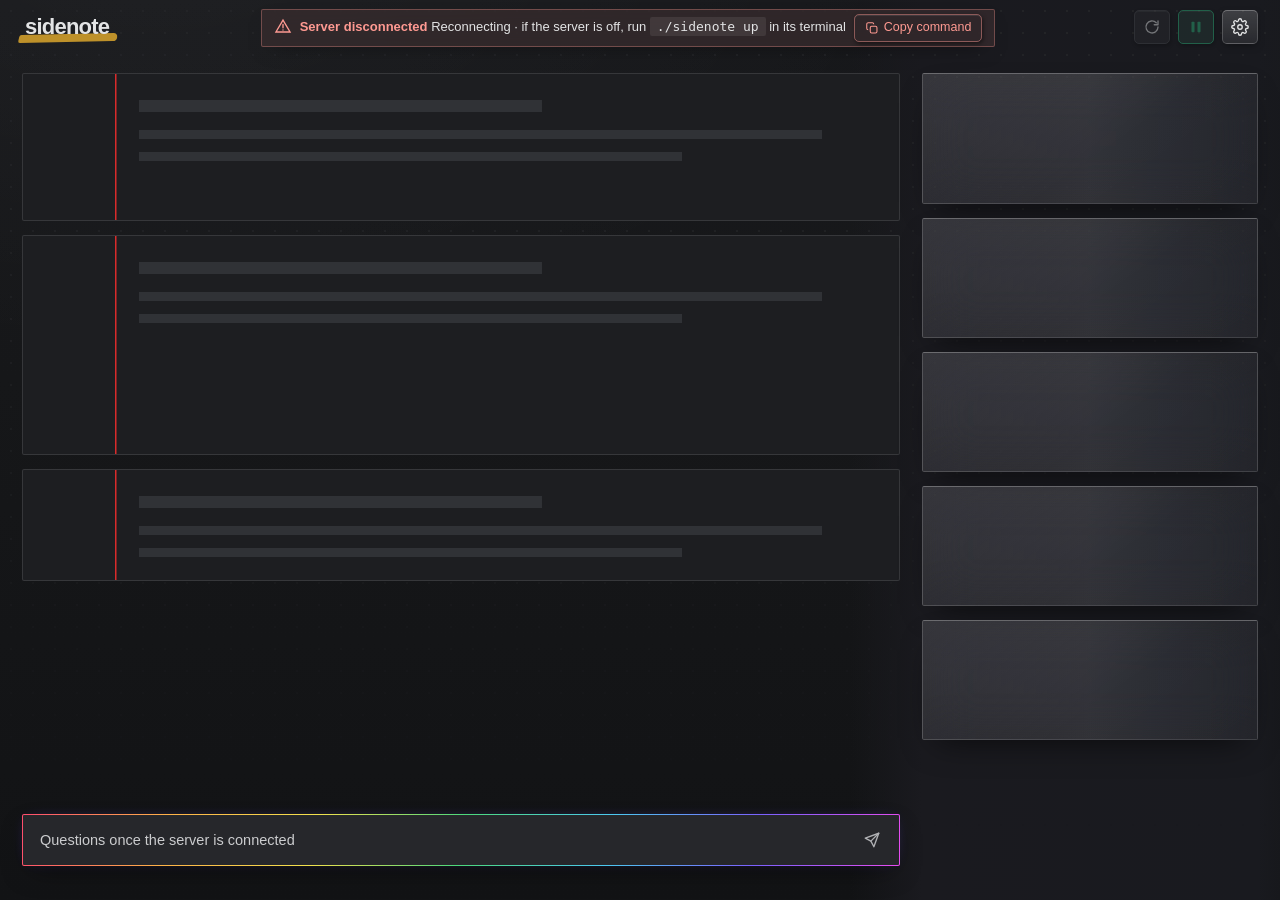
==== commit 92631baf: "Default code language for code answers that name none A setting in the Code section, Python by defau" ====
--- a/panel/index.html
+++ b/panel/index.html
@@ -1269,7 +1269,9 @@
     transition: background-color .15s var(--ease), color .15s var(--ease); }
   .set-tab:hover { background: var(--sheet-2); color: var(--ink-2); }
   .set-tab[aria-selected="true"] { background: var(--pen-soft); color: var(--pen); box-shadow: var(--sunken); }
-  .set-pane { overflow-y: auto; overscroll-behavior: contain; padding-right: 8px; margin-right: -8px; }
+  /* Room inside the scroller for a focus ring (2 px out, 2 px off): a control at its edge, as the first row's is at the top
+     and a narrow sheet's are at the left, lost that side of its ring. The margins put everything where it was */
+  .set-pane { overflow-y: auto; overscroll-behavior: contain; padding: 4px 8px 4px 4px; margin: -4px -8px -4px -4px; }
   .set-pane > .set:first-of-type { padding-top: 0; }
   @media (max-width: 720px) {
     #settings-body, #maint-body { grid-template-columns: minmax(0, 1fr); }
@@ -1342,7 +1344,7 @@
   html[data-motion="off"] .combo-list { animation: none; }
   .combo-list li { display: flex; align-items: center; gap: 8px; padding: 7px 10px 7px 8px; border-radius: 8px;
     font-size: 13px; line-height: 1.45; color: var(--ink); cursor: pointer; white-space: nowrap; }
-  .combo-list li:hover, .combo-list li.on { background: var(--pen-soft); color: var(--pen); }
+  .combo-list li.on { background: var(--pen-soft); color: var(--pen); }   /* the pointer's row is .on too (app.js), one row lit */
   .combo-list li[aria-selected="true"] { font-weight: 650; }
   .combo-tick { width: 14px; height: 14px; flex: none; color: var(--pen); opacity: 0; }
   .combo-list li[aria-selected="true"] .combo-tick { opacity: 1; }
@@ -1587,7 +1589,7 @@
   /* Every dropdown's list: a solid slip over the page, roomy rows, the row under the pointer lit in the pen, the chosen one ticked and bold */
   .combo-list { padding: 6px; border-radius: 12px; border-color: var(--rule-2); min-width: 150px; scrollbar-width: thin; }
   .combo-list li { min-height: 32px; padding: 6px 12px 6px 8px; border-radius: 9px; color: var(--ink-2); transition: background-color .12s var(--ease), color .12s var(--ease); }
-  .combo-list li:hover, .combo-list li.on { background: color-mix(in srgb, var(--pen) 18%, transparent); color: var(--ink); }
+  .combo-list li.on { background: color-mix(in srgb, var(--pen) 18%, transparent); color: var(--ink); }
   .combo-list li[aria-selected="true"] { color: var(--ink); font-weight: 650; }
   .combo-list li + li { margin-top: 1px; }
   /* Every lamp on the page is one lamp: the same size, the same glass bead lit from the upper left, the same soft halo; off is
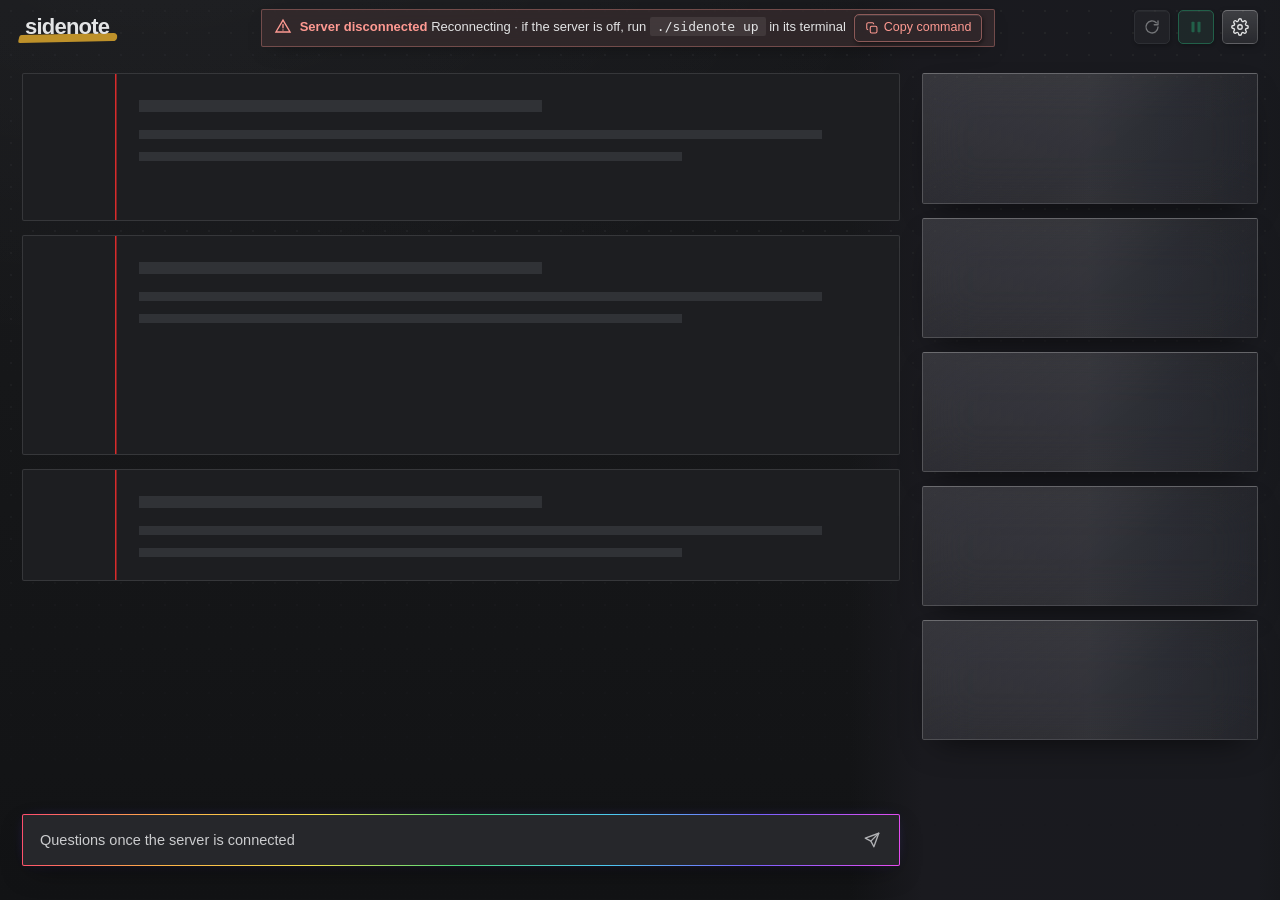
==== commit dd6e5113: "The panel's bands, contents list, first screen and sheets read as they are The Paused band says what" ====
--- a/panel/index.html
+++ b/panel/index.html
@@ -998,8 +998,6 @@
   .steps li[data-done="true"] .s { color: var(--ok); }
   .steps li[data-done="false"] .s { color: var(--warn); }
   .steps li[data-bad] .s { color: var(--bad); }   /* the server not reached: red, as the alert and the bar say it */
-  .tips { margin: 0; padding-left: 1.15em; color: var(--ink-2); font-size: 14px; }
-  .tips li { margin: .25em 0; }
 
   /* ---- rail ---- */
   .card { position: relative; background: var(--glass-card); border: 1px solid var(--glass-line);
@@ -1934,10 +1932,11 @@
   :root[data-skin="classic"] .settings .seg button[aria-pressed="true"] { border-color: var(--pen-blue-line); }
   /* On and off told apart at a glance in a sheet's rows (of nine types, the ones on read only by a bolder word on a
      darker well): those not chosen are muted words, the chosen full ink in a rim, and a ticked type carries its tick */
-  :root[data-skin="classic"] .set .seg button:not([aria-pressed="true"]) { color: var(--graphite); font-weight: 500; }
-  :root[data-skin="classic"] .set .seg button[aria-pressed="true"] { color: var(--pen-blue); border-color: var(--pen-blue-line); background: var(--pen-blue-soft); }
+  /* every sheet's: Maintenance's chips (7 days, failures only) had the rim of the chosen one and none of its fill */
+  :root[data-skin="classic"] .settings .seg button:not([aria-pressed="true"]) { color: var(--graphite); font-weight: 500; }
+  :root[data-skin="classic"] .settings .seg button[aria-pressed="true"] { color: var(--pen-blue); border-color: var(--pen-blue-line); background: var(--pen-blue-soft); }
   /* a choice not taken answers the pointer with a breath of the same pen */
-  :root[data-skin="classic"] .set .seg button:not([aria-pressed="true"]):not(:disabled):hover { background: color-mix(in srgb, var(--pen-blue) 5%, var(--sheet-2)); }
+  :root[data-skin="classic"] .settings .seg button:not([aria-pressed="true"]):not(:disabled):hover { background: color-mix(in srgb, var(--pen-blue) 5%, var(--sheet-2)); }
   /* the open tab of a sheet and the open step of the setup guide: the tint, the words in the pen, and a short stroke of
      it down the tab's inner edge, kept with the pressed well */
   :root[data-skin="classic"] :is(.set-tab, .setup-step)[aria-selected="true"] { background: var(--pen-blue-soft); color: var(--pen-blue);
@@ -2388,8 +2387,9 @@
   :root[data-skin="classic"] .agent-who .mail:last-child { grid-row: 1 / span 2; }
   /* The answer's key line: its label centred on it, and the shortest answers not twice the size of their neighbours (a 10-letter answer stood at 38 px, an 11-letter one at 23) */
   :root[data-skin="classic"] .short .hl { font-size: 28px; line-height: 1.3; }
-  :root[data-skin="classic"] .entry > .row[data-answer]:not(:has(.ans-list)) { align-items: center; }
-  :root[data-skin="classic"] .entry > .row[data-answer]:not(:has(.ans-list)) > .mg { padding-top: 0; }
+  /* a follow-up's answer line too: its label stood 2.7 px above the line it names */
+  :root[data-skin="classic"] :is(.entry, .turn) > .row[data-answer]:not(:has(.ans-list)) { align-items: center; }
+  :root[data-skin="classic"] :is(.entry, .turn) > .row[data-answer]:not(:has(.ans-list)) > .mg { padding-top: 0; }
   /* A key's word keeps its weight under the pointer, or the key changes width and its neighbours move */
   :root[data-skin="classic"] .rail :is(#gpu-load, #gpu-release):hover { font-weight: 650; }
   /* The switches answer the pointer */
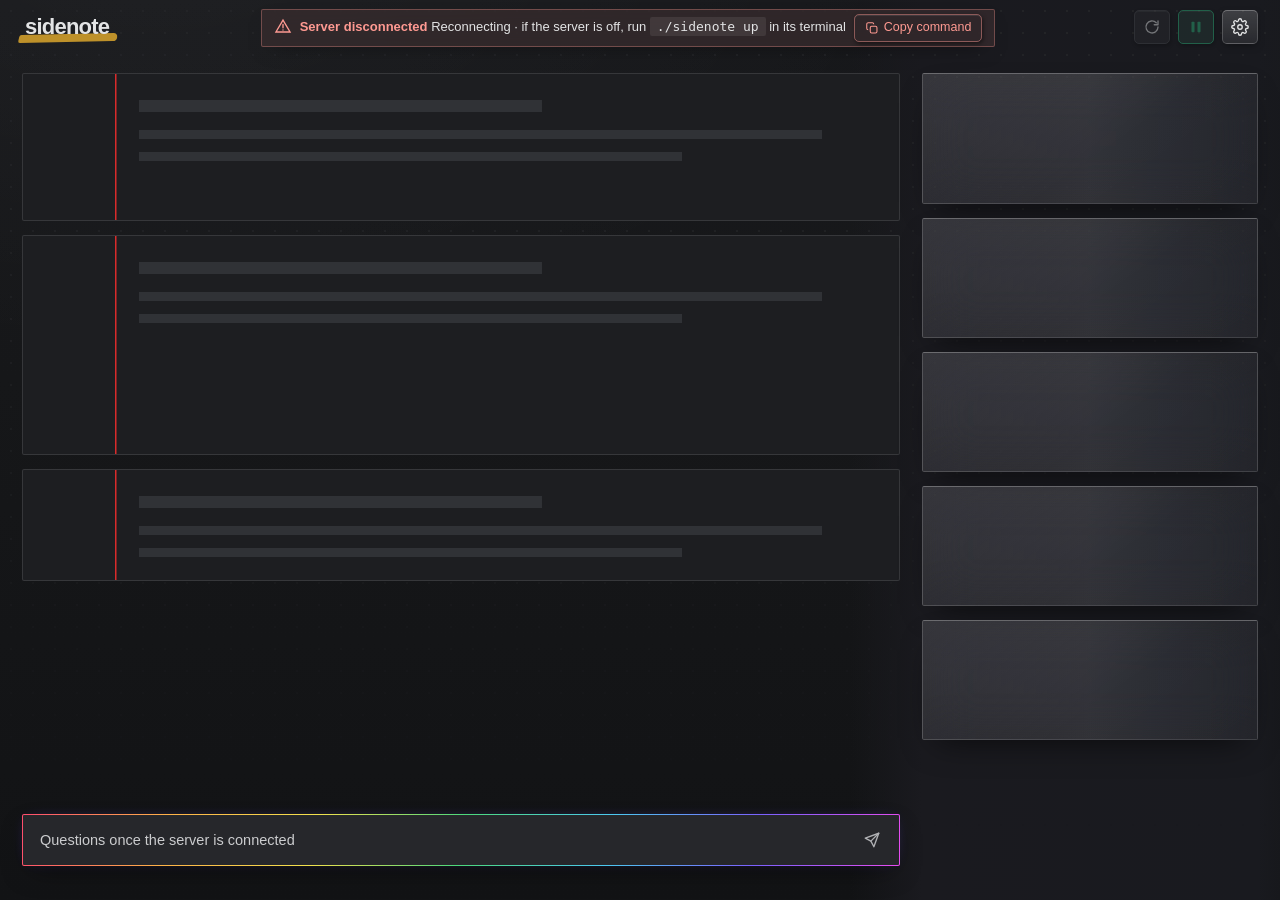
==== commit d584c329: "Say why there is no speech, count the contents against what is kept, and align failure cards - The S" ====
--- a/panel/index.html
+++ b/panel/index.html
@@ -972,7 +972,9 @@
   .composer .btn { height: 40px; }
   /* Grown to more lines, the send key stays at the foot of the question, by the last line written */
   .composer:has(> textarea) { align-items: flex-end; }
-  .jump { position: absolute; left: 50%; top: -30px; transform: translateX(-50%); height: 30px; padding: 0 12px 0 14px; border-radius: 15px;
+  /* In the question's own bar, before the box, rather than floating over the answers above it: there it stood across a
+     card's edge and over its keys (on a phone, over Details), whatever was scrolled under it */
+  .jump { flex: none; order: -1; height: 30px; padding: 0 12px 0 14px; border-radius: 15px;
     display: inline-flex; align-items: center; gap: 4px;
     border: 1px solid var(--pen); background: var(--pen); color: var(--pen-ink); font-weight: 650; font-size: 13px; cursor: pointer; box-shadow: var(--lift); }
   .jump svg { width: 13px; height: 13px; flex: none; }   /* the arrow, the size of a small button's mark */
@@ -1176,8 +1178,8 @@
     margin-left: 3px; vertical-align: -2px; background: var(--pen); animation: caret 1s steps(1) infinite; }
   @keyframes caret { 50% { opacity: 0; } }
   .hear-body .quiet { color: var(--graphite); }
-  /* Why a sentence on the card was not taken, right under it: the card's muted words, smaller */
-  .hear-body .why { display: block; font-size: 12px; line-height: 1.4; color: var(--graphite); }
+  /* Why a sentence on the card was not taken, at its end: the card's muted words, smaller, in italic as the panel's other notes */
+  .hear-body .why { margin-left: .45em; font-size: 12px; font-weight: 400; font-style: italic; color: var(--graphite); white-space: nowrap; }
   .hear-foot { display: flex; align-items: center; gap: 8px; margin: 9px 0 0; padding-top: 8px; border-top: 1px dashed var(--rule); }
   .hear-state { flex: 1; min-width: 0; margin: 0;
     font-size: 12px; color: var(--graphite); word-break: keep-all; }
@@ -1206,6 +1208,9 @@
     background: var(--sheet-2); box-shadow: var(--sunken); color: var(--ink); font-size: 12.5px; }
   .hist-tools input::-webkit-search-cancel-button { cursor: pointer; }
   .history .none-found { font-size: 12.5px; color: var(--graphite); margin: 8px 0 2px; }
+  /* the key to the answers kept before those on the page, where the list ends */
+  .history .hist-more { margin: 10px 0 2px; }
+  .history .hist-more[hidden] { display: none; }
   .h mark { background: var(--hl-row); color: inherit; border-radius: 2px; }
 
   /* max-content: from left 50% the width shrinks to the half of the window to its right, 180 px of 360. Over the
@@ -2658,6 +2663,10 @@
   :root[data-skin="classic"] .rail .usage-sub { align-items: baseline; }
   /* The picture's box takes the card's width as every other block does, with the picture in the middle of it: a narrow box stood on no edge at all */
   :root[data-skin="classic"] .rail .shot { width: 100%; margin-inline: 0; }
+  /* One column (1000 px and narrower): the card is the page's width, and the 16:9 box at that width held the 360 px picture
+     in a fifth of it (710x399 at 768). As wide as the picture with the well's 6 px round it, on the card's left edge as its
+     title and its words stand */
+  @media (max-width: 1000px) { :root[data-skin="classic"] .rail .shot { max-width: 372px; } }
   /* Words with no place to break still stay inside */
   :root[data-skin="classic"] .toast { overflow-wrap: anywhere; }
   /* ---- The column, third pass ---- */
@@ -2683,7 +2692,10 @@
   :root[data-skin="classic"] :is(.when, time.stamped) { align-items: baseline; }
   :root[data-skin="classic"] :is(.when, time.stamped)::before { align-self: center; }
   :root[data-skin="classic"] .entry > .row.head.err { align-items: first baseline; }
-  @media (min-width: 1001px) { :root[data-skin="classic"] .entry > .row.head.err .mg time { margin-top: 1.4px; } }
+  /* A failure's date stands where every answer's does, measured from the card's top (17.6 px from 821 px up; 20 px under it,
+     where an answer's date line is centred on its 30 px keys and a failure's head has none): 1.4 px lower and 3 px higher
+     before (review 11-24, P13) */
+  @media (max-width: 820px) { :root[data-skin="classic"] .entry > .row.head.err > .mg { padding-top: 3px; } }
   @media (min-width: 821px) and (max-width: 1000px) { :root[data-skin="classic"] .entry > .row .mg:has(.kind) { justify-content: flex-end; } }
   /* Up to 1000 px the type and the date stand on one line: the type at one width, so the dates of the answers stand in one column
      ("실무", "선다형" and "알고리즘" put them at 81, 92 and 104 px). Not on a phone's width, where the room it takes pushed the
@@ -3536,6 +3548,7 @@
         <button type="button" class="btn sm" id="hist-export" title="Download the answers in view as Markdown or for Anki" aria-haspopup="menu" aria-expanded="false" aria-controls="export-menu" data-t-title><svg viewBox="0 0 24 24" fill="none" stroke="currentColor" stroke-width="1.9" stroke-linecap="round" stroke-linejoin="round" aria-hidden="true"><path d="M12 4v11M7.5 11 12 15.5 16.5 11M5 20h14"/></svg><span class="lab-word" data-t>Export</span></button>
       </div>
       <ol id="history"></ol>
+      <button type="button" class="btn sm hist-more" id="hist-more" hidden></button>
       <p class="none-found" id="hist-nomatch" hidden></p>
       <p class="none" id="hist-none"><svg class="empty-mark" viewBox="0 0 48 34" fill="none"
         stroke="currentColor" stroke-width="1.6" stroke-linecap="round" aria-hidden="true"><path
